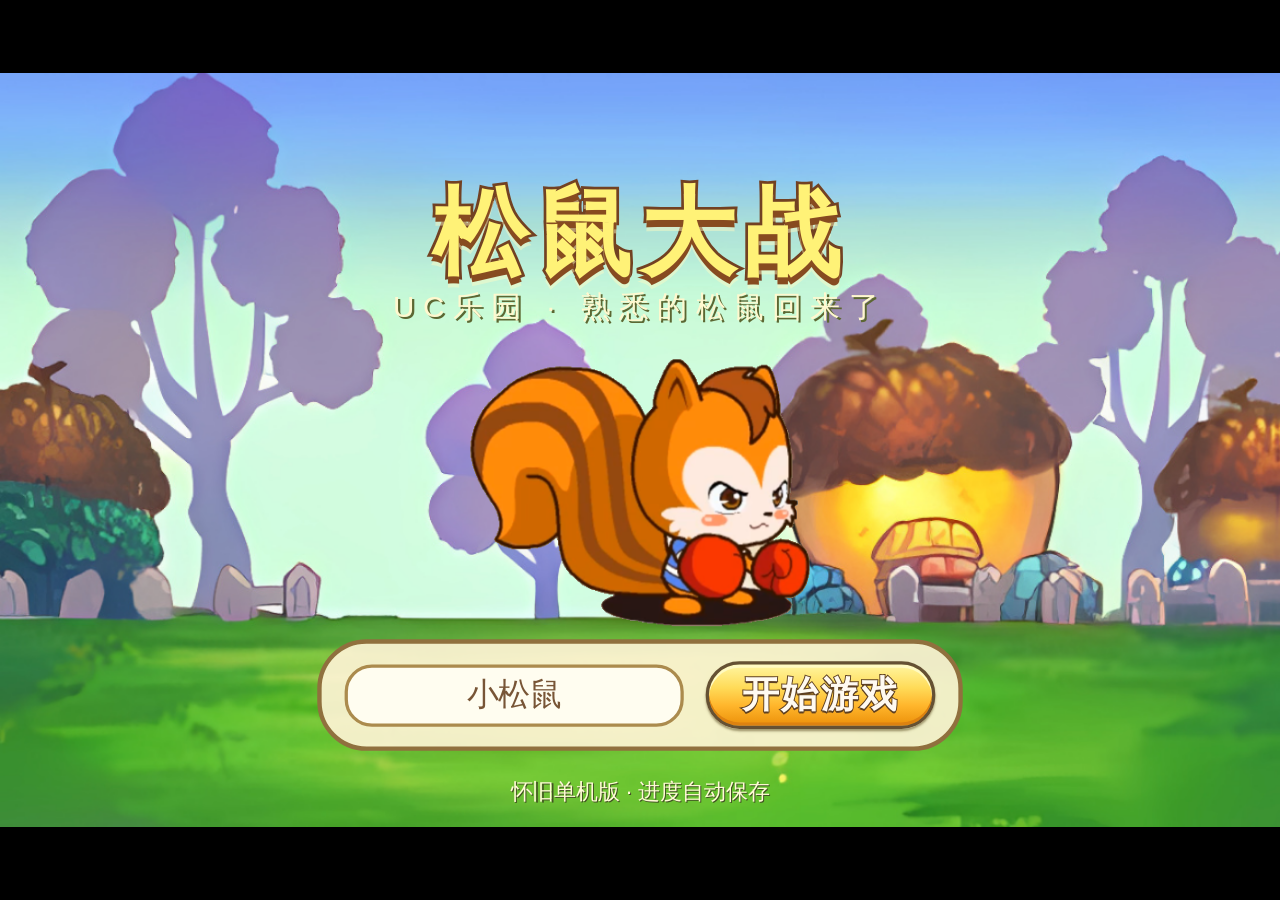
==== web/index.html @ 52090324 "Add web/PWA site under /web; link from install and rescue pages - static site built from game source" ====
<!DOCTYPE html>
<html lang="zh-CN">
<head>
<meta charset="UTF-8">
<meta name="viewport" content="width=device-width, initial-scale=1.0, maximum-scale=1.0, user-scalable=no, viewport-fit=cover">
<title>松鼠大战 · 怀旧单机复刻版</title>
<style>
/* iOS WKWebView（Tauri App / iPhone、iPad）：禁用双击缩放、长按菜单和点按灰块。
   只在支持 -webkit-touch-callout 的 WebKit 上生效，桌面浏览器/桌面壳不受影响。 */
@supports (-webkit-touch-callout: none) {
  html, body { -webkit-text-size-adjust: 100%; -webkit-tap-highlight-color: transparent; }
  body { -webkit-touch-callout: none; }
  /* 只给真正需要防双击缩放的控件加，不再压在 html/body 上：
     iOS 15 的 WKWebView 在 body 上声明 touch-action 时，部分版本会吞掉点击合成。 */
  button, input { touch-action: manipulation; }
}
</style>
<link rel="stylesheet" href="css/style.css">
<link rel="stylesheet" href="css/classic.css">
<link rel="stylesheet" href="css/classic-extras.css">
<link rel="stylesheet" href="css/classic-fusion.css">
<link rel="stylesheet" href="css/debug.css">
<link rel="stylesheet" href="css/battle-drops.css">
<link rel="stylesheet" href="css/classic-refine.css">
<link rel="stylesheet" href="css/tower.css">
<!-- 界面模式（现代/经典）：经典界面改为**用原版导出数据渲染**（images/ssfight/ui/），
     不再用 CSS 模仿，所以 css/ui-mode.css 已删除（见 docs/更新记录.md 第一百二十五批）。 -->
<script>
// 运行时错误收集（供自检模式 ?test=1 报告问题，不影响正常游戏）
window.__errs = [];
window.addEventListener('error', function (e) {
  window.__errs.push((e.message || '') + ' @ ' + (e.filename || '') + ':' + (e.lineno || 0));
});
window.addEventListener('unhandledrejection', function (e) {
  window.__errs.push('Promise: ' + (e.reason && (e.reason.stack || e.reason.message) || e.reason));
});
</script>
<link rel="manifest" href="manifest.webmanifest">
<link rel="apple-touch-icon" href="icons/apple-touch-icon.png">
<meta name="theme-color" content="#173b2a">
<meta name="apple-mobile-web-app-capable" content="yes">
<meta name="apple-mobile-web-app-status-bar-style" content="black-translucent">
<meta name="apple-mobile-web-app-title" content="松鼠大战">
<script>window.__SSDZ_WEB_MODE__=true;</script>
</head>
<body>
<div id="app">
  <canvas id="stage"></canvas>
  <div id="ui"></div>
  <div id="boot-note">初始化…</div>
</div>
<!-- 原版数据（武器/技能/道具字典 + 素材清单 + 动画帧表）：
     游戏数据的唯一来源，已直接提交进仓库，
     运行时只加载这一份，游戏中不引用 references/ 下的任何文件（那些只是参考资料） -->
<script src="js/gamedict.js"></script>
<!-- 复刻版代码 -->
<script src="js/engine.js"></script>
<script src="js/gamedata.js"></script>
<script src="js/tower-data.js"></script>
<script src="js/state.js"></script>
<!-- 桌面外壳（Tauri）里把存档通道换成 Rust 端文件读写；网页版这一句什么都不做 -->
<script src="js/tauri-bridge.js"></script>
<script src="js/sim.js"></script>
<script src="js/tower-hero.js"></script>
<script src="js/tower.js"></script>
<script src="js/battle.js"></script>
<script src="js/battle-drops.js"></script>
<!-- 经典界面 = **用原版 ssfight 导出数据渲染**（显示层移植版 + 素材库 images/ssfight/ui/）。
     素材库由 `node tools/gen-ssfight-ui.cjs` 从原版导出生成，运行时只读它、不碰 references/。 -->
<script src="js/ssfight/render.js"></script>
<!-- 村庄主界面（main 帧）的界面代码 = 原版 MainMovie.as showMain() 的等价 JS -->
<script src="js/ssfight/ui-main.js"></script>
<script src="js/ssfight/ui-feedback.js"></script>
<!-- 升级页（main 包 7795）= 原版 showLevelUp/showReward 的版式：1~29 帧大图，
     第 30 帧「升级奖励」四格。现代升级奖励由 State.gainExp 产生，这里只负责展示。 -->
<script src="js/ssfight/ui-levelup.js"></script>
<!-- 新手引导：原版「新手引导」=3625（25 帧，viewMission/guideMap 的 mcIndex）。
     本批先接前 7 帧：第一场战斗 / 自动战斗 / 升级奖励 / 新消息 / 升到 3 级 / 体力 / 体力药剂。 -->
<script src="js/ssfight/ui-guide.js"></script>
<!-- 村庄四个地点的场景页 = 原版 MainMovie.as showTemple/showMiracle/showSummons/showCampaign 的等价 JS
     （素材是运行时 attachMovie 的库元件，走 SfRender.mountSymbol），依赖 ui-main.js 的 toolkit。 -->
<script src="js/ssfight/ui-village.js"></script>
<!-- 状态页（zhuangtai 帧 / 根元件 7218）= 原版 MainMovie_frame50.as 的等价 JS
     （主角落绘 + Exp 条 + 今日胜率 + 战斗场次 + 力敏速命 + 更换装备/装备融合）。
     素材单独成包（tags-status.json），只有真进状态页才拉。 -->
<script src="js/ssfight/ui-status.js"></script>
<!-- 经典道具合成：原版 4886 f5 合成页 + 4402「合成中」过场/结果页（碎片/种子/宝石）。 -->
<script src="js/ssfight/ui-compose.js"></script>
<!-- 经典背包「道具使用」：原版 4886 f1「道具1」弹窗（使用 / 取消位置对调）。 -->
<script src="js/ssfight/ui-prop-use.js"></script>
<!-- 挑战页（tiaozhan 帧 / 根元件 7638）= 原版 MainMovie_frame60.as 的等价 JS
     （顶栏 4 个 tab：随机 / 我的好友 / 竞技场 / 关卡；关卡的门卡与"挑战1"(4756) 二三级页）。
     素材单独成包（tags-challenge.json），只有真进挑战页才拉。 -->
<script src="js/ssfight/ui-challenge.js"></script>
<!-- 消息页（message 帧 / 根元件 7819）= 原版 MainMovie_frame100.as 的等价 JS
     （顶栏 4 个 tab：消息 / 天梯赛 / 复仇 / 留言板；一页 2 条记录 + 左右翻页）。
     素材单独成包（tags-message.json），只有真进消息页才拉。 -->
<script src="js/ssfight/ui-message.js"></script>
<!-- 原版战果、竞技续战与天梯/关卡继续挑战容器。 -->
<script src="js/ssfight/ui-fight-result.js"></script>
<!-- 局内战斗 / 胜利失败 / 战果 / 开宝箱抽奖 = 原版 fight 帧（7772 + 7689 两个格斗者 + 松鼠 6532）。
     素材单独成包（tags-fight.json，8.4 MB），只有真的在经典模式里开打才拉。 -->
<script src="js/ssfight/ui-fight.js"></script>
<script src="js/ui.js"></script>
<script src="js/classic-ui.js"></script>
<script src="js/classic-extras.js"></script>
<script src="js/classic-fusion.js"></script>
<!-- 无尽塔剧情（文本 + 播片机 + 「什么时候该播」）：要在 tower-ui.js 之前 -->
<script src="js/tower-plot.js"></script>
<script src="js/tower-ui.js"></script>
<script src="js/debug.js"></script>
<script src="js/main.js"></script>
<!-- iOS 15 WKWebView 轻点不合成 click 时的兜底；正常设备不会重复触发。 -->
<script src="js/touch-fallback.js"></script>
<script src="js/pwa.js" defer></script>
</body>
</html>
---- web/css/style.css ----
/* 松鼠大战 · 怀旧版 UI 样式 —— 原版橙色系 */
* { margin: 0; padding: 0; box-sizing: border-box; user-select: none; }
html, body { width: 100%; height: 100%; height: 100dvh; background: #000; overflow: hidden; overscroll-behavior: none; font-family: "Microsoft YaHei", "PingFang SC", "Hiragino Sans GB", sans-serif; }
/* iOS 的 WKWebView / 安全区：页面铺满整块屏幕，未画到的区域一律黑底。
   旧版用 height:100% + 居中画布，底部安全区会露出原生窗口的白色，左右也会露白。 */
#app { position: fixed; inset: 0; width: 100%; height: 100%; height: 100dvh; background: #000; display: flex; align-items: center; justify-content: center; }
#stage { display: block; background: #000; }
#ui { position: absolute; pointer-events: none; }
#ui > * { pointer-events: auto; }
#boot-note { position: fixed; left: 8px; bottom: 6px; color: rgba(255,230,109,.65); font-size: 12px; z-index: 999; pointer-events: none; }
/* 浏览器拦下自动播放时提示点一下开音乐（点任意处都会补播，成功即收起） */
.audio-hint { display: none; position: fixed; left: 50%; bottom: 14px; transform: translateX(-50%); z-index: 1000;
  align-items: center; gap: 8px; padding: 7px 20px; border-radius: 22px; pointer-events: none;
  background: rgba(24,44,52,.82); border: 3px solid #ffe6a0; box-shadow: 0 3px 10px rgba(0,0,0,.45);
  color: #fff6cf; font-size: 15px; letter-spacing: 1px; animation: audio-hint-pulse 1.6s ease-in-out infinite; }
.audio-hint span { font-size: 19px; color: #ffd75c; }
body.audio-blocked .audio-hint { display: flex; }
@keyframes audio-hint-pulse { 50% { transform: translateX(-50%) scale(1.04); filter: brightness(1.12); } }
@media (prefers-reduced-motion: reduce) { .audio-hint { animation: none; } }

/* ---------- 标题画面 ---------- */
.title-screen { position: absolute; inset: 0; display: flex; flex-direction: column; align-items: center; justify-content: center; background: linear-gradient(180deg, rgba(12,32,10,.62), rgba(18,12,4,.78)); gap: 18px; }
.title-logo { font-size: 96px; font-weight: bold; color: #ffb32e; text-shadow: 0 5px 0 #8a4b1f, 0 8px 18px rgba(0,0,0,.6); letter-spacing: 12px; }
.title-sub { color: #ffe66d; font-size: 24px; letter-spacing: 6px; margin-bottom: 20px; }
#name-input { font-size: 24px; padding: 12px 20px; border-radius: 12px; border: 3px solid #8a4b1f; text-align: center; width: 340px; outline: none; }
.title-tip { position: absolute; bottom: 24px; color: rgba(255,255,255,.45); font-size: 14px; }

/* ---------- 通用按钮 ---------- */
.btn { font-size: 20px; padding: 10px 22px; border-radius: 12px; border: 3px solid #8a4b1f; background: linear-gradient(180deg, #f7d08a, #e8a33d); color: #5a3208; font-weight: bold; cursor: pointer; box-shadow: 0 3px 0 #6b3a12; }
.btn:hover { filter: brightness(1.08); }
.btn:active { transform: translateY(2px); box-shadow: none; }
.btn:disabled { filter: grayscale(.8); opacity: .55; cursor: not-allowed; }
.btn-primary { background: linear-gradient(180deg, #ffc85e, #f08c14); color: #4a2800; }
.btn-danger { background: linear-gradient(180deg, #ff8a75, #d63c2a); color: #fff; }
.btn-big { font-size: 32px; padding: 16px 60px; }
.btn-wide { display: block; width: 100%; margin-top: 12px; }
.btn-sel.on { outline: 3px solid #00c853; }
.btn-row { display: flex; gap: 16px; justify-content: center; margin-top: 16px; }

/* ---------- 顶部状态栏 ---------- */
.topbar { position: absolute; top: 0; left: 0; right: 0; height: 86px; display: flex; justify-content: space-between; align-items: center; padding: 8px 20px; background: linear-gradient(180deg, rgba(40,22,6,.92), rgba(40,22,6,.55)); }
.tb-left { display: flex; align-items: center; gap: 12px; }
.tb-avatar { width: 68px; height: 68px; border-radius: 50%; border: 3px solid #ffb32e; background: #fff8e7 url('../images/atlas/SQ_01.png') no-repeat; background-size: 340%; background-position: 62% 8%; }
.tb-name { font-size: 24px; color: #ffe66d; font-weight: bold; text-shadow: 0 2px 3px #000; }
.tb-level { color: #7cfc00; font-size: 20px; margin-left: 8px; }
.tb-reborn { color: #ff9ff3; font-size: 16px; margin-left: 8px; }
.tb-exp { position: relative; width: 260px; height: 20px; background: rgba(0,0,0,.6); border-radius: 10px; margin-top: 6px; overflow: hidden; }
.tb-exp-fill { height: 100%; background: linear-gradient(90deg, #7cb342, #aed581); }
.tb-exp span { position: absolute; inset: 0; text-align: center; font-size: 14px; color: #fff; line-height: 20px; text-shadow: 0 1px 2px #000; }
.tb-right { display: flex; gap: 22px; }
.tb-res { color: #fff; font-size: 20px; text-shadow: 0 2px 3px #000; }
.tb-res b { color: #ffe66d; }
.tb-cd { font-size: 14px; color: #aaa; }

/* ---------- 属性卡 ---------- */
.stat-card { position: absolute; left: 20px; top: 110px; background: rgba(40,22,6,.82); border: 3px solid #8a4b1f; border-radius: 14px; padding: 12px 18px; min-width: 200px; }
.sc-row { display: flex; justify-content: space-between; color: #ffe9c4; font-size: 20px; padding: 4px 0; }
.sc-row b { color: #ffb32e; }
.sc-sub { border-top: 1px dashed #8a4b1f; margin-top: 4px; padding-top: 8px; font-size: 16px; }

/* ---------- 底部菜单 ---------- */
.menu { position: absolute; bottom: 14px; left: 50%; transform: translateX(-50%); display: grid; grid-template-columns: repeat(6, 1fr); gap: 10px; }
.menu-btn { font-size: 21px; padding: 12px 8px; border-radius: 12px; border: 3px solid #8a4b1f; background: linear-gradient(180deg, rgba(247,208,138,.95), rgba(232,163,61,.95)); color: #5a3208; font-weight: bold; cursor: pointer; box-shadow: 0 3px 0 #6b3a12; white-space: nowrap; }
.menu-btn:hover { filter: brightness(1.1); transform: translateY(-2px); }

/* ---------- 面板 ---------- */
.panel-overlay { position: absolute; inset: 0; background: rgba(0,0,0,.55); display: flex; align-items: center; justify-content: center; z-index: 10; }
.panel { width: 880px; max-width: 92%; max-height: 88%; background: linear-gradient(180deg, #4a2f14, #33200c); border: 4px solid #8a4b1f; border-radius: 18px; display: flex; flex-direction: column; box-shadow: 0 10px 40px rgba(0,0,0,.7); }
.panel-head { display: flex; justify-content: space-between; align-items: center; padding: 12px 20px; border-bottom: 3px solid #8a4b1f; background: rgba(0,0,0,.25); border-radius: 14px 14px 0 0; }
.panel-title { font-size: 26px; font-weight: bold; color: #ffb32e; text-shadow: 0 2px 3px #000; }
.panel-close { font-size: 22px; width: 40px; height: 40px; border-radius: 50%; border: 2px solid #8a4b1f; background: #d63c2a; color: #fff; cursor: pointer; }
.panel-body { padding: 16px 20px; overflow-y: auto; color: #ffe9c4; }
.panel-desc { font-size: 17px; color: #d9c39a; margin-bottom: 12px; line-height: 1.6; }
.panel-desc b { color: #ffe66d; }
.confirm-text { font-size: 20px; text-align: center; padding: 12px; }

/* ---------- 列表行 ---------- */
.foe-list, .ws-list, .shop-list { display: flex; flex-direction: column; gap: 10px; }
.foe-row, .ws-row, .shop-row { display: flex; align-items: center; gap: 14px; background: rgba(0,0,0,.3); border: 2px solid #6b4519; border-radius: 12px; padding: 10px 14px; }
.foe-row.locked { opacity: .45; }
.foe-avatar { width: 60px; height: 60px; border-radius: 50%; background: #fff8e7; border: 3px solid #ffb32e; font-size: 34px; display: flex; align-items: center; justify-content: center; flex-shrink: 0; }
.sq-avatar { background-image: url('../images/atlas/SQ_01.png'); background-size: 340%; background-position: 62% 8%; }
.foe-info, .ws-info, .shop-info { flex: 1; font-size: 19px; }
.foe-info b, .ws-info b, .shop-info b { color: #ffe66d; font-size: 21px; }
.foe-stats { display: block; font-size: 15px; color: #bfa87f; margin-top: 3px; }
.ws-lv { color: #c9c58d; }
.ws-type { background: #8a4b1f; border-radius: 6px; padding: 1px 8px; font-size: 14px; margin-left: 6px; }
.ws-remark { font-size: 14px; color: #bfa87f; margin-top: 3px; }
/* 装备融合材料词条：每件装备一行标签，选中后在下方汇总可继承词条。 */
.gear-ext-line { display: flex; flex-wrap: wrap; align-items: center; gap: 6px; margin-top: 6px; }
.gear-ext-label { font-size: 13px; color: #d9a441; flex-shrink: 0; }
.gear-ext-tag { display: inline-block; padding: 1px 8px; border: 1px solid #a9792e; border-radius: 999px; background: rgba(255, 211, 105, .12); color: #ffe6a0; font-size: 13px; line-height: 20px; }
.gear-ext-none { font-size: 13px; color: #8f7a5c; }
.fusion-ext-summary { margin: 10px 0 8px; padding: 10px 14px; border: 2px dashed #8a5a24; border-radius: 14px; background: rgba(0, 0, 0, .22); }
.fusion-ext-head { font-size: 16px; color: #ffe6a0; margin-bottom: 6px; line-height: 1.6; }
.fusion-ext-head b { font-size: 17px; }
.fusion-ext-tags { display: flex; flex-wrap: wrap; gap: 6px; }
.fusion-ext-hint { margin-top: 6px; font-size: 13px; color: #bfa87f; line-height: 1.5; }
.shop-price { color: #ffe66d; font-size: 18px; min-width: 70px; text-align: right; }
.boss-tag { background: #d63c2a; color: #fff; font-size: 13px; border-radius: 5px; padding: 1px 7px; }
.icon { flex-shrink: 0; border-radius: 8px; background-color: rgba(255,255,255,.08); }
.q0 { color: #eee; } .q1 { color: #7cfc00; } .q2 { color: #40c4ff; } .q3 { color: #e040fb; }
.q4 { color: #ff9800; } .q5 { color: #c9c9d6; }
.gear-sec-title { font-size: 20px; color: #ffb32e; margin: 14px 0 8px; font-weight: bold; }

/* ---------- 关卡 ---------- */
.stage-grid { display: grid; grid-template-columns: repeat(3, 1fr); gap: 14px; }
.stage-col { background: rgba(0,0,0,.25); border-radius: 12px; padding: 10px; display: flex; flex-direction: column; gap: 8px; }
.stage-type { font-size: 20px; color: #ffe66d; font-weight: bold; text-align: center; }
.stage-rec { display: block; font-size: 13px; color: #bfa87f; font-weight: normal; }
.stage-btn { font-size: 19px; padding: 9px; border-radius: 10px; border: 2px solid #8a4b1f; background: linear-gradient(180deg, #f7d08a, #e8a33d); color: #6b3a12; font-weight: bold; cursor: pointer; letter-spacing: 2px; }
.stage-btn.passed { background: linear-gradient(180deg, #a5d66d, #689f38); color: #1b3a06; }

/* ---------- 结果 ---------- */
.result-box { text-align: center; }
.result-title { font-size: 52px; font-weight: bold; margin: 8px 0 14px; }
.result-title.win { color: #ffd700; text-shadow: 0 0 18px rgba(255,215,0,.6); }
.result-title.lose { color: #9e9e9e; }
.result-lines { font-size: 21px; line-height: 1.9; }
.levelup-line { font-size: 19px; color: #7cfc00; margin-top: 8px; }
.levelup-line b { font-size: 24px; }

/* ---------- 抽奖 ---------- */
.lottery-box { text-align: center; }
.lottery-result { font-size: 42px; color: #ffd700; min-height: 90px; display: flex; align-items: center; justify-content: center; font-weight: bold; }

/* ---------- 排行榜 ---------- */
.rank-board { margin-top: 14px; background: rgba(0,0,0,.3); border-radius: 12px; padding: 10px 16px; }
.rank-title { text-align: center; color: #ffb32e; font-size: 18px; margin-bottom: 6px; }
.rank-row { display: flex; justify-content: space-between; font-size: 18px; padding: 4px 8px; color: #d9c39a; }
.rank-row.me { color: #7cfc00; font-weight: bold; }

/* ---------- 帮助 ---------- */
.help-box p { font-size: 17px; line-height: 1.8; margin-bottom: 6px; }
.help-box b { color: #ffe66d; }

/* ---------- 提示 ---------- */
.toast { position: absolute; top: 100px; left: 50%; transform: translateX(-50%) translateY(-16px); background: rgba(20,10,4,.92); border: 2px solid #ffb32e; color: #ffe66d; font-size: 20px; padding: 12px 28px; border-radius: 12px; opacity: 0; transition: all .3s; z-index: 99; pointer-events: none; }
.toast.show { opacity: 1; transform: translateX(-50%) translateY(0); }
.battle-hint { position: absolute; bottom: 12px; right: 18px; color: rgba(255,255,255,.6); font-size: 15px; text-shadow: 0 1px 2px #000; }

/* 面板内滚动条 */
.panel-body::-webkit-scrollbar { width: 8px; }
.panel-body::-webkit-scrollbar-thumb { background: #8a4b1f; border-radius: 4px; }
---- web/css/classic.css ----
/* Classic UC layout: 1170 × 690 design space, scaled together with the stage.
   标题字体曾用本地下载的站酷快乐体（@font-face UCClassic），小字号下发虚，已弃用；
   现在统一回落到系统字体。 */
:root{--ink:#674624;--cream:#fff8de;--sand:#e9c38f;--edge:#926635;--green:#64b927}
html,body{background:#000;font-family:"Microsoft YaHei","PingFang SC","Hiragino Sans GB","SimHei",sans-serif}
#app{overflow:hidden;background:#000}
#ui{width:1170px;height:690px;flex-shrink:0;transform-origin:center center;font-size:26px!important}
#boot-note{display:none}
button,input,select{font:inherit}button{touch-action:manipulation}button:focus-visible{outline:4px solid #2d96e4;outline-offset:3px}
.classic-home,.classic-page{position:absolute;inset:0;color:var(--ink)}
.classic-home{pointer-events:none!important}.classic-home button{pointer-events:auto}
.cartoon{color:#fffdf0;font-weight:1000;letter-spacing:2px;-webkit-text-stroke:2px #684726;paint-order:stroke fill;text-shadow:0 3px #684726,2px 0 #684726,-2px 0 #684726}
.uc-button,.uc-tab{display:inline-flex;align-items:center;justify-content:center;position:relative;border:3px solid #655133;border-radius:44px;background:linear-gradient(#dbffa7 0%,#a6e35a 27%,#6fb632 58%,#4b9625 100%);box-shadow:inset 0 3px 0 #ffffcb,inset 0 -3px 0 #347618,0 2px 2px #40552680;color:#fffaf1;font-weight:1000;font-size:36px;line-height:1.1;letter-spacing:2px;-webkit-text-stroke:1.7px #5d3f21;paint-order:stroke fill;text-shadow:0 2px #5d3f21;cursor:pointer;padding:9px 30px;min-height:62px;white-space:nowrap;transition:filter .12s,transform .12s}
.uc-button:hover,.uc-tab:hover{filter:brightness(1.09)}.uc-button:active,.uc-tab:active{transform:translateY(2px)}
.uc-button.gold,.uc-tab{background:linear-gradient(#fff6a1,#ffdb58 38%,#ffb62c 67%,#ec9009);box-shadow:inset 0 3px 0 #fffac2,inset 0 -3px 0 #dd8210,0 2px 2px #62542890}
.uc-button.muted,.uc-button:disabled{background:linear-gradient(#fffef1,#ede9d4 45%,#c7c5b9);box-shadow:inset 0 3px white,inset 0 -2px #9c9b8a;cursor:default;filter:none;color:#fcfcf6}
.uc-button.small{font-size:28px;min-height:47px;padding:5px 22px;border-width:2px;-webkit-text-stroke:1.2px #5d3f21}
.uc-button.tiny{font-size:23px;min-height:37px;padding:3px 16px;border-width:2px;letter-spacing:0;-webkit-text-stroke:1px #5d3f21}
/* 翻页圆钮：箭头是 CSS 边框画的人字形（.chev），上下左右几何对称，天然居中——
   不再用 ‹ › 字体字形（其墨迹中心依字体/平台漂移，padding 补偿不可靠）。
   光学微调用相对定位 left（flex 居中的是未旋转的方盒，left 在屏幕坐标里平移）。 */
.uc-button.arrow{padding:0;width:52px;height:52px;min-height:0;box-sizing:border-box;border-radius:50%;display:inline-flex;align-items:center;justify-content:center}
.uc-button .chev{--chev-size:24px;--chev-w:7px;display:block;position:relative;
  width:var(--chev-size);height:var(--chev-size);box-sizing:border-box;border:0 solid currentColor}
/* left 按几何居中公式 (s−w)/(2√2) 取整：人字形墨迹范围是 [−s/√2, +w/√2]，
   平移这么多才能让包围盒真正居中（逐像素量过墨迹范围）。 */
.uc-button .chev-l{border-left-width:var(--chev-w);border-bottom-width:var(--chev-w);transform:rotate(45deg);left:var(--chev-l,6px)}
.uc-button .chev-r{border-top-width:var(--chev-w);border-right-width:var(--chev-w);transform:rotate(45deg);left:calc(0px - var(--chev-r,6px))}
/* 顶部状态栏：昵称与体力按参考图做成「深色内嵌槽」——外层金条 +
   内层深棕渐变 + 白色内描边，形成二重深色背景。 */
.home-status{position:absolute;top:12px;left:17px;right:17px;height:91px;border:4px solid #94713a;border-radius:49px;background:linear-gradient(#fff7b2,#ffdf75 47%,#f8b72d);box-shadow:inset 0 4px 0 #ffffcd,0 3px 1px #f8fff2;display:flex;align-items:center;padding:0 36px;gap:20px}
.home-name{width:300px;height:62px;display:flex;align-items:center;padding:0 26px;border-radius:33px;background:linear-gradient(#6f3f18,#5b2c0d 55%,#60290a);border:3px solid #9a6b34;box-shadow:inset 0 0 0 3px #fffdf3,inset 0 4px 7px #431d04;color:#fffdf0;font-size:37px;font-weight:700;white-space:nowrap;text-overflow:ellipsis;overflow:hidden;letter-spacing:2px;text-shadow:0 2px 3px #3a1c04}
/* 等级格子：数字与其它数字同高（32px），并保持居中于格子正中。 */
.home-level{border-radius:33px;background:#6d3d19;color:#fff0ca;min-width:84px;height:50px;padding:0 14px;display:flex;align-items:center;justify-content:center;box-shadow:inset 0 0 0 3px #fffdf3,inset 0 3px 5px #542c0c}
/* 体力槽：亮金色填充从左侧开始（0 在左），右边缘用整圆角 + 亮高光 + 暗投影做出半圆形的圆润收尾；未填充的剩余部分是深棕，数字用白字加描边以便两种底色都可读。 */
.energy-label{font-size:37px;margin-left:auto}.uc-meter{height:51px;border:4px solid #fffdf3;background:linear-gradient(#70441f,#5b2b0b);border-radius:40px;overflow:hidden;position:relative;box-shadow:inset 0 4px 8px #3a1a03,0 0 0 3px #9a6b34}.uc-meter>i{display:block;height:100%;border-radius:26px;background:linear-gradient(#fffdf0,#ffe293 38%,#f2c76a 70%,#d9a75e);box-shadow:inset 0 2px 0 #fffef4,inset 0 -3px 0 #bd8438,0 0 6px 2px #ffeaa8b0,2px 0 5px 1px #47210499}.uc-meter>span{position:absolute;inset:0;display:flex;align-items:center;justify-content:center;color:#fffdf2;text-shadow:0 0 3px #4a290d,0 0 3px #4a290d,2px 0 #4a290d,-2px 0 #4a290d,0 2px #4a290d,0 -2px #4a290d,0 4px 6px #2c1402}.home-energy{width:363px}
.home-subbar{position:absolute;top:109px;left:43px;right:49px;display:flex;align-items:center;gap:15px;height:55px}.home-exp-label{font-size:32px;color:white;font-weight:1000;letter-spacing:3px;-webkit-text-stroke:1px #37687b;paint-order:stroke fill;text-shadow:0 2px #346079}.exp-meter{height:40px;flex:1;max-width:400px;border:3px solid #457a99;border-radius:40px;background:#28618a;box-shadow:inset 0 2px 5px #255b6a;position:relative;overflow:hidden}.exp-meter>i{display:block;height:100%;background:linear-gradient(#c2ebf6,#75c5e6 50%,#66b1d4);border-radius:25px}.exp-meter>span{position:absolute;inset:0;display:flex;align-items:center;justify-content:center;color:#fff7c6}
/* 经验条右侧的金松果数量块（见下面的 .home-money） */

.home-money{margin-left:auto;display:flex;align-items:center;gap:14px;padding:0 16px 0 10px;height:58px;border:3px solid #8b6231;border-radius:31px;background:linear-gradient(#70441f,#5d2f0c 55%,#63300a);box-shadow:inset 0 0 0 3px #fffaf0,inset 0 4px 8px #3c1c03;color:#fff5cf;text-shadow:2px 2px #573626}.home-money img{width:56px;height:56px;object-fit:contain}
/* 主页限时药丸角标：经验条下方一排小图标，右下角数字是剩余战斗场次 */
.home-buffs{position:absolute;top:172px;left:43px;display:flex;gap:10px;z-index:3}
.home-buff{position:relative;width:58px;height:58px;border-radius:17px;background:#fff8e0d9;border:2px solid #b98d4f;box-shadow:0 1px 2px #4a2c0c55;display:flex;align-items:center;justify-content:center}
.home-buff img{width:48px;height:48px;object-fit:contain}
.home-buff i{position:absolute;right:-6px;bottom:-6px;min-width:26px;height:26px;border-radius:14px;background:#835230;color:#fff7d7;font:bold 19px/24px Georgia,serif;text-align:center;padding:0 5px;font-style:normal;border:2px solid #fff3c9}
/* 帮助页物品图鉴 */
.help-items-title{font-size:27px;color:#a67d25;margin:18px 8px 8px}
.help-items{display:grid;grid-template-columns:repeat(6,1fr);gap:10px;padding:0 8px}
.help-item{border:2px solid #d9bd88;border-radius:16px;background:#fffaf0;display:flex;flex-direction:column;align-items:center;gap:5px;padding:7px 3px;cursor:pointer;font-size:19px;color:#7d5d39}
.help-item:hover{border-color:#9bc75f;background:#f2fbdd}
.help-item .item-icon{width:64px;height:64px;border-radius:16px}
.guide-detail{display:flex;gap:20px;align-items:flex-start}
.guide-detail .item-icon{width:110px;height:110px;flex-shrink:0}
.guide-detail p{font-size:24px;margin:8px 0}
.guide-detail ul{font-size:22px;line-height:1.55;padding-left:26px;margin:4px 0;color:#7d5d39}
.q4{color:#e8842c}
.q5{color:#3b2f46;text-shadow:0 0 1px #d9c7a2}
.gem-pick{display:flex;gap:10px;flex-wrap:wrap;margin:8px 0}
.gem-pick .help-item{flex:1 1 30%}
/* 金松果数量：整个「图标 + 数字」共用同一个深棕胶囊背景（参考图样式） */
.home-money button{display:flex;align-items:center;border:0;background:transparent;color:inherit;font:inherit;cursor:pointer;padding:0}
/* `minmax(0,1fr)` 不能省：`1fr` 的最小值是 auto，按钮的 min-content（字号 + 内边距 + 皮肤边框）
 * 会把列撑过 fr 的分配值 → 整排溢出容器（经典模式的按钮皮肤左右各 56px，实测总宽 1230 > 容器 1126，
 * 最右那颗「系统」会顶出页面 82px）。比例 1.554 是按原版实测宽度定的：
 * 193.9 / 190.5 / 301.3 / 190.5 / 190.5（见 docs/经典模式-可行性.md §4.1 #3）。 */
/* 经典模式的村庄页：**整页由原版导出数据渲染**（SVG，见 js/ssfight/）。
   原版舞台是 320×196（比例 1.633）。`js/main.js` 的 fitCanvas 会在村庄页把 #ui 的
   高度也切成同一个比例（1170 × 196/320 = 716.625），所以 svg 的 height:100% 正好铺满容器，
   **容器内不再留边**；剩下装不下的部分只可能是窗口比例与原版舞台不同，那是没法靠缩放消掉的，
   由 #app 的底色承担。这里底色也跟着用经典绿，避免万一有 1px 取整差时漏出黑线。
   ⚠ `overflow` 必须是 `visible`：原版舞台只有 320 宽，而主界面右上角那三格药丸（c1/c2/c3）
   最右一格**贴着舞台右边界**（槽右沿 ≈ 302.4 舞台单位），药丸块 + 右下角那枚"剩余场次"小圆牌
   会再探出去一点 —— 原版靠 Flash"舞台外照样画"兜着，这里一 `hidden` 就把角标切掉半截。 */
.ssfight-home{position:absolute;inset:0;overflow:visible;background:#203a27;display:flex;align-items:center;justify-content:center}
.ssfight-home svg{display:block;height:100%;width:auto;max-width:100%}
/* 经典挑战页的**二级/三级页**（原版库元件「挑战1」= 4756）挂在**另一层** `<section>` 上：
   原版是 `loadMcs([["挑战1","tiaozhanSub",…]])` 往当前页里 attach 一颗库元件，
   复刻等价的写法是"再挂一棵同舞台坐标的 svg 叠在上面"。两层都用根舞台的 viewBox，
   缩放完全一致、坐标不用换算；上面这层盖住下面那层，正好就是弹窗的语义。 */
.ssfight-sub{z-index:3;background:transparent}
/* `minmax(0,1fr)` 不能省：`1fr` 的最小值是 auto，按钮的 min-content（字号 + 内边距 + 皮肤边框）
 * 会把列撑过 fr 的分配值 → 整排溢出容器（实测总宽 1230 > 容器 1126，最右那颗「系统」顶出页面 82px）。
 * 比例 1.554 是按原版实测宽度定的：193.9 / 190.5 / 301.3 / 190.5 / 190.5
 * （见 docs/经典模式-可行性.md §4.1 #3 结论）。 */
.home-menu{position:absolute;bottom:17px;left:22px;right:22px;display:grid;grid-template-columns:minmax(0,1fr) minmax(0,1fr) minmax(0,1.554fr) minmax(0,1fr) minmax(0,1fr);gap:16px}
.home-menu .uc-button{height:114px;font-size:40px;padding:8px 15px;border-width:4px}.home-side{position:absolute;left:24px;top:50%;transform:translateY(-50%);display:grid;gap:24px}.picture-button{border:0;background:transparent;cursor:pointer;display:flex;align-items:center;flex-direction:column;font-size:30px;padding:0;color:#fff;font-weight:bold;text-shadow:2px 2px #5a3b22,-1px -1px #5a3b22}.picture-button img{width:78px;height:76px;object-fit:contain}.village-door{position:absolute;right:42px;bottom:154px;background:linear-gradient(90deg,#452d24,#9b4930,#542823);border:7px solid #a29548;border-radius:55px 55px 8px 8px;width:84px;height:118px;box-shadow:inset 0 0 0 3px #402c20;cursor:pointer}.village-door:before{content:"";position:absolute;top:7px;bottom:9px;left:50%;border-left:3px solid #4a3024}.village-door span{position:absolute;bottom:-6px;left:-5px;white-space:nowrap;font-size:31px}.village-door:after{content:"";position:absolute;width:7px;height:7px;top:69px;left:28px;background:#eedc78;border-radius:50%}
.classic-page{background:linear-gradient(#bdb8ae 0 90px,transparent 90px);z-index:2;pointer-events:auto}
/* 经典模式的二级页（系统/背包/合成等）自己铺原版村庄底图：
 * 以前只靠 canvas 透出背景，而经典首页的 canvas 是冻结的，进系统/合成时会露出
 * 启动时的现代底图；首次启动 canvas 还没画过底图时甚至直接黑屏。
 * 只作用于 `data-ui-mode="classic"`，现代模式仍保持原来的透明二级页。 */
html[data-ui-mode="classic"] .classic-page,
.classic-page.classic-bg{
  background:linear-gradient(#bdb8ae 0 90px,transparent 90px),
    url("../images/ssfight/ui/bitmap/3182_0.hd.jpg") center/cover no-repeat,
    #203a27;
}.classic-tabs{position:absolute;top:10px;left:17px;right:17px;height:86px;display:flex;align-items:center;padding:5px 38px;gap:32px;border:4px solid #8d753c;border-radius:49px;background:linear-gradient(#fff9aa,#ffdf50 45%,#efa411);box-shadow:inset 0 3px #fffbd1,0 3px #f5ffff}
.uc-tab{flex:1;min-width:0;min-height:66px;font-size:44px;border-width:3px;padding:4px 26px;box-shadow:inset 0 3px #fffbc1}.uc-tab.active{background:linear-gradient(#cbed98,#82c948 40%,#4e9831);box-shadow:inset 0 3px #e4ffae,inset 0 -3px #327825}.classic-tabs.four{gap:16px;padding-left:21px;padding-right:21px}.classic-tabs.four .uc-tab{font-size:35px;padding:4px 15px}.tab-energy{white-space:nowrap;color:#fff5df;font-size:30px;font-weight:bold;text-shadow:2px 2px #674729;min-width:206px}
.classic-board{position:absolute;left:27px;right:27px;top:108px;bottom:103px;background:linear-gradient(#fffdf0,#f7edcf);border:5px solid #9b804c;border-radius:51px;box-shadow:inset 0 0 0 5px #fffceb,0 3px 0 #dbc997;padding:28px 36px;color:#765432;overflow:hidden}
.page-footer{position:absolute;bottom:12px;left:28px;right:28px;height:82px;display:flex;justify-content:center;align-items:center;gap:24px}.page-footer>.uc-button{min-width:340px;font-size:40px;height:81px}.page-counter{position:absolute;right:50px;bottom:24px;color:#fff7d7;font-size:27px;text-shadow:1px 2px #456c27}.footer-left{position:absolute;left:0}.footer-right{position:absolute;right:0}
.status-character{position:absolute;left:45px;top:15px;width:497px;height:341px}.status-right{position:absolute;left:555px;right:48px;top:17px}.status-exp{display:flex;align-items:center;gap:15px}.status-exp .exp-meter{flex:1;height:55px}.status-exp .exp-meter>span{font-size:34px;line-height:47px}.status-lines{padding:14px 0;display:grid;grid-template-columns:200px 1fr;gap:14px 8px;align-items:center;font-size:35px}.status-lines dt{font-weight:bold;color:#fff8dc;-webkit-text-stroke:1.5px #765333;paint-order:stroke fill;text-shadow:1px 2px #765333}.status-lines dd{margin:0;border-radius:30px;background:#7c4b2f;padding:0 20px;text-align:center;font-size:40px;color:#fff7e0;line-height:49px}.status-buttons{display:flex;gap:20px;margin-top:9px}.status-buttons .uc-button{flex:1;font-size:31px;padding:10px 18px}.stat-strip{position:absolute;left:33px;right:33px;bottom:20px;display:flex;gap:18px}.stat-pill{flex:1;background:#835230;border-radius:38px;color:#fff8d4;font:43px Georgia,serif;height:68px;display:flex;align-items:center;gap:14px;box-shadow:inset 0 2px #c08a4a;padding:3px 12px}.stat-pill b{border-radius:50%;font:bold 31px "Microsoft YaHei";display:flex;align-items:center;justify-content:center;background:#f6d994;color:#81562b;width:54px;height:54px;flex-shrink:0;border:2px solid #c49b64}.stat-pill:nth-child(2) b{background:#a9cae7;color:#486288}.stat-pill:nth-child(3) b{background:#b8d687;color:#486b34}.stat-pill:nth-child(4) b{background:#f1b6aa;color:#995342}
.catalog-grid{height:100%;display:grid;grid-template-columns:repeat(5,1fr);grid-template-rows:repeat(2,1fr);gap:12px 20px;padding:0 24px}.catalog-cell{border:0;background:transparent;display:flex;flex-direction:column;align-items:center;justify-content:flex-start;min-width:0;cursor:pointer;color:#735532;gap:5px}.item-icon{width:157px;height:157px;border-radius:28px;border:3px solid #7f7357;box-shadow:inset 0 0 0 5px white,0 1px 0 #c7b489;background:linear-gradient(135deg,#faf4cf,#e8c885);position:relative;display:flex;align-items:center;justify-content:center;overflow:hidden}.item-icon img{width:94%;height:94%;object-fit:contain}.catalog-cell.locked .item-icon{background:linear-gradient(135deg,#dad9ce,#92989b)}.catalog-cell.locked .item-icon img{opacity:.82}.catalog-cell.selected .item-icon{background:linear-gradient(#eefbbd,#92ca47);outline:3px solid #9bc75f}.item-caption{font-size:27px;line-height:34px;max-width:100%;overflow:hidden;white-space:nowrap;text-overflow:ellipsis}.catalog-cell.selected .item-caption{color:#598624;font-weight:bold}.item-count{position:absolute;bottom:2px;right:5px;color:#fff7d9;font-size:25px;font-weight:bold;text-shadow:1px 2px #563922,-1px -1px #563922}.page-arrow{position:absolute;right:7px;top:45%;z-index:2}.page-arrow.prev{left:6px;right:auto}.collection-note{font-size:23px;color:#998258;text-align:center}.small-label{font-size:24px;color:#9b7440}
.classic-modal-overlay{position:absolute;inset:0;z-index:30;background:#1b1b1b5b;display:flex;align-items:center;justify-content:center;pointer-events:auto}.classic-modal{position:relative;width:1020px;min-height:400px;max-height:625px;background:linear-gradient(#fffdf1,#f7ebc9);border:5px solid #9a7b47;border-radius:52px;box-shadow:inset 0 0 0 5px #fffce9,0 5px 3px #3c401b66;padding:55px 42px 30px;color:#775535}.classic-modal.small-modal{width:755px;min-height:360px}.modal-title{position:absolute;top:-7px;left:58px;border:5px solid #fdf4dd;background:#77502e;border-radius:43px;min-width:310px;padding:6px 35px;font-size:35px;color:white;text-align:center;line-height:40px}.modal-body{max-height:520px;overflow-y:auto;scrollbar-gutter:stable}.modal-body p{font-size:29px;line-height:1.55;margin:17px 8px}.modal-buttons{display:flex;justify-content:space-evenly;gap:28px;margin-top:24px}.modal-buttons .uc-button{min-width:200px}.modal-close{position:absolute;right:15px;top:14px;border:0;background:transparent;color:#9b7c53;font-size:30px;cursor:pointer;padding:4px 12px}
.item-detail{display:grid;grid-template-columns:1fr 380px;gap:30px}.detail-name{font-size:37px;color:#d28b27;padding-left:8px;margin-bottom:13px}.detail-summary{display:flex;gap:20px}.detail-summary .item-icon{flex-shrink:0;width:170px;height:170px}.detail-rows{flex:1;display:grid;align-content:start;gap:8px;font-size:29px}.detail-row{background:#ead1a3;border-radius:20px;padding:0 15px;line-height:45px}.detail-description{font-size:27px;line-height:1.5;margin-top:14px}.detail-upgrade{background:#ead0a0;border-radius:41px;padding:18px 22px;font-size:29px;line-height:1.55}.detail-upgrade h3{text-align:center;font-size:29px;margin-bottom:13px}.detail-upgrade div{display:flex;justify-content:space-between}.detail-upgrade b{color:#c89400;text-shadow:1px 1px #fff6ad}.detail-upgrade .upgrade-rate{display:block;margin-top:22px;font-size:35px;text-align:center}.locked-message{padding:45px 5px;color:#a19578;font-size:35px;text-align:center;font-weight:bold}.muted-text{color:#a38e69}
.challenge-list{width:58%;display:grid;gap:23px;padding-top:10px}.challenger{border:0;background:#eacc9d;border-radius:40px;padding:3px 14px;display:flex;align-items:center;gap:10px;font-size:36px;color:#7c5c3a;cursor:pointer;height:73px;text-align:left}.challenger.active{background:linear-gradient(#bedd79,#92bd3e);box-shadow:inset 0 0 0 3px #a0bf5c}.foe-level{background:#876346;color:#fff7db;border-radius:35px;min-width:63px;padding:1px 8px;text-align:center;font-size:38px}.foe-name{overflow:hidden;text-overflow:ellipsis;white-space:nowrap;flex:1}.challenger img{width:54px;height:54px;object-fit:contain}.challenge-preview{position:absolute;right:24px;top:8px;width:390px;height:403px}.challenge-preview canvas{width:390px;height:292px}.mini-stats{display:grid;grid-template-columns:1fr 1fr;gap:8px}.mini-stats .stat-pill{font-size:30px;height:47px}.mini-stats .stat-pill b{font-size:22px;width:37px;height:37px}.challenge-note{position:absolute;left:52px;bottom:32px;width:560px;display:flex;align-items:center;gap:30px;font-size:29px;line-height:1.4;color:#a37b45}.challenge-note .uc-button{flex-shrink:0}.preview-fight{position:absolute;right:70px;bottom:27px;display:flex;align-items:center;gap:14px}
/* ---------- 好友页（challenge/friends）：列表 + 推荐，内容可下滑 ---------- */
.friends-board{display:flex;flex-direction:column;padding:14px 22px 8px}
.friend-scroll{flex:1 1 auto;min-height:0;overflow-y:auto;overscroll-behavior:contain;padding:0 8px 4px 2px;
  scrollbar-width:thin;scrollbar-color:#c9af76 #f0e3bf}
.friend-scroll::-webkit-scrollbar{width:10px}
.friend-scroll::-webkit-scrollbar-thumb{background:#c9af76;border-radius:6px}
.friend-scroll::-webkit-scrollbar-track{background:#f0e3bf;border-radius:6px}
.friend-panel{background:#fdf6e2;border-radius:34px;box-shadow:inset 0 0 0 4px #fffdf3;padding:12px 20px;margin-bottom:14px}
.friend-head{display:flex;align-items:center;gap:14px;margin-bottom:8px}
.friend-head h3{margin:0;font-size:30px;font-weight:normal;color:#8c612e}
.friend-head .small-label{flex:1}
.friend-list{display:flex;flex-direction:column;gap:7px}
/* 名字列用 minmax(0,1fr) 才会被压缩，固定列收窄后名字有足够宽度，不会再被挡住 */
.friend-row{display:grid;grid-template-columns:88px minmax(0,1fr) 196px 118px 188px;align-items:center;gap:10px;
  padding:5px 14px;border-radius:22px;background:#f2e4c2;color:#7b5a2e;font-size:23px;min-height:56px}
.friend-row.recommend{background:#f7efd7}
.friend-level{background:#876346;color:#fff7db;border-radius:19px;padding:1px 10px;text-align:center;font-size:24px}
.friend-name{min-width:0;font-size:26px;overflow:hidden;text-overflow:ellipsis;white-space:nowrap}
/* 四维排成 2×2，窄一点也不会被截断 */
.friend-stats{display:grid;grid-template-columns:1fr 1fr;gap:0 10px;color:#9a7b4d;font-size:19px;font-variant-numeric:tabular-nums}
.friend-stats i{font-style:normal;white-space:nowrap;overflow:hidden;text-overflow:ellipsis}
.friend-since{color:#b09a72;font-size:19px;white-space:nowrap;overflow:hidden;text-overflow:ellipsis}
.friend-actions{display:flex;justify-content:flex-end;gap:8px}
.friend-actions .uc-button{font-size:22px;min-height:38px;padding:2px 14px}
.friend-note{margin:2px 0 0;text-align:center;font-size:21px;color:#a1855a}
.npc-select{display:flex;align-items:center;justify-content:center;gap:47px;padding-top:8px}.npc-card{width:224px;text-align:center}.npc-card img{width:200px;height:210px;object-fit:contain}.npc-card .uc-button{margin-top:4px}.npc-arrow{font-size:61px;color:#ed8d1d;text-shadow:2px 2px #ffdf53}.npc-description{margin-top:23px;background:#ead0a1;padding:15px 28px;border-radius:32px;font-size:29px;line-height:1.42}.difficulty-portrait{position:absolute;left:35px;top:45px;width:307px;height:300px;object-fit:contain}.difficulty-title{position:absolute;left:422px;top:23px;font-size:40px}.difficulty-grid{position:absolute;left:372px;right:37px;top:117px;display:grid;grid-template-columns:repeat(3,1fr);gap:21px 15px}.star-challenge{text-align:center}.star-challenge>div{font-size:31px;margin-bottom:10px;color:#e5a427;-webkit-text-stroke:1px #8f652d;paint-order:stroke fill;font-weight:bold}.star-challenge .uc-button{font-size:27px;min-width:167px;padding:6px 16px}.mission-guide{display:flex;align-items:center;gap:20px}.mission-guide img{width:210px;height:225px;object-fit:contain}.mission-guide>div{background:#edc88f;border-radius:32px;padding:18px;font-size:29px;line-height:1.55}.mission-description{font-size:27px!important}
/* 原版贴图按钮/标签：贴图自带中文，用占位宽高 + contain 避免变形。
   贴图多为白/浅色字，压在浅色面板上时靠描边阴影保证可读。 */
.spr-button{display:inline-flex;align-items:center;justify-content:center;border:0;background:transparent;padding:0;cursor:pointer;width:var(--sbw,170px);height:var(--sbh,62px)}
.spr-button>.spr-button-art{width:100%;height:100%;object-fit:contain;display:block;filter:drop-shadow(0 1px 1px #6b4a2499) drop-shadow(0 0 1px #6b4a24bb)}
.spr-button:hover{filter:brightness(1.08)}
.spr-button.active>.spr-button-art{filter:drop-shadow(0 0 7px #ffe98a) drop-shadow(0 1px 1px #6b4a24aa) brightness(1.05)}
.spr-label{display:inline-flex;align-items:center;justify-content:center;width:var(--sbw,170px);height:var(--sbh,62px)}
.spr-label>.spr-label-art{width:100%;height:100%;object-fit:contain;display:block}
/* 页面标识（原版贴图角标）：横向居中在棋盘上方，不压住格子 */
.board-corner-label{position:absolute;left:50%;top:92px;transform:translateX(-50%);z-index:4;pointer-events:none;opacity:.96}
.classic-page:has(.catalog-grid) .classic-board{top:146px}
.board-deco{position:absolute;inset:0;pointer-events:none;overflow:hidden;border-radius:44px;z-index:0}
/* 原版放射光效：铺在棋盘中偏上，作为花纹底衬 */
.board-deco>img{position:absolute;opacity:.09;mix-blend-mode:multiply;width:520px;height:520px;object-fit:contain}
.board-deco>img:nth-child(1){left:-90px;top:-110px}
.board-deco>img:nth-child(2){right:-110px;bottom:-130px;transform:rotate(24deg)}
.board-deco-spark{position:absolute;left:46%;top:8%;width:120px;height:120px;border-radius:50%;
  background:radial-gradient(circle,#fff8d08c,transparent 70%)}
.board-deco-spark.small{left:26%;top:58%;width:74px;height:74px}
.catalog-grid,.bag-layout,.gear-layout,.challenge-list,.message-list,.settings-grid{position:relative;z-index:1}
/* 道具页侧栏改用原版贴图后需要更大宽度 */
.bag-sidebar{border-right:3px solid #dfcca1;display:flex;flex-direction:column;gap:14px;padding-right:16px;justify-content:center;align-items:center}
.bag-layout{display:grid;grid-template-columns:196px 1fr;gap:20px;height:100%}.bag-grid{grid-template-columns:repeat(4,1fr);gap:8px;padding:0 6px}.bag-grid .item-icon{width:130px;height:130px}.bag-grid .item-caption{font-size:23px}.bag-grid .catalog-cell{justify-content:center}.bag-balance{position:absolute;top:25px;right:36px;font-size:28px}.shop-board{padding-top:66px}.gear-board{padding-top:58px}.gear-note{position:absolute;left:105px;top:13px;font-size:25px}.gear-layout{display:grid;grid-template-columns:39% 61%;height:100%}.gear-slots{display:grid;grid-template-columns:repeat(2,140px);grid-template-rows:repeat(2,148px);justify-content:center;align-content:center;gap:10px 20px}.gear-slots .item-icon{width:133px;height:133px}.gear-empty{font-size:26px;color:#ac926c}.gear-list{display:grid;grid-template-columns:repeat(3,1fr);grid-template-rows:repeat(2,1fr);gap:8px 12px}.gear-list .item-icon{width:125px;height:125px}.gear-list .item-caption{font-size:23px}.equipped-check{position:absolute;right:3px;top:-3px;color:#46b7d4;font-size:34px;font-weight:bold;text-shadow:1px 1px white}.empty-state{grid-column:1/-1;align-self:center;text-align:center;color:#9b835b;line-height:1.8;font-size:30px;padding:18px}.empty-state img{width:120px;height:120px;object-fit:contain}.gear-detail{display:flex;gap:30px}.gear-detail>div:last-child{background:#eacc9f;border-radius:35px;padding:15px 25px;flex:1;font-size:28px;line-height:1.7}.gear-detail .catalog-cell{width:228px}.q0{color:#8b704d}.q1{color:#719a33}.q2{color:#389ec0}.q3{color:#a966b9}
.message-list{display:flex;flex-direction:column;gap:20px}.message-card{position:relative;background:#e8c491;border-radius:34px;height:171px;padding:17px 26px 15px 121px;font-size:27px;line-height:1.45}.message-stamp{position:absolute;left:22px;top:22px;font-size:63px;font-weight:1000;color:#f78815;-webkit-text-stroke:2px #923520;paint-order:stroke fill;text-shadow:2px 3px #9c4028}.message-stamp.loss{color:#f34119}.message-card time{position:absolute;bottom:12px;left:22px;font-size:23px}.message-card button{position:absolute;bottom:13px;right:26px}
/* 复仇页一张卡上要放「再次挑战 + 查看录像」两个按钮：按钮组统一贴右下角，
   组内按钮改回静态定位，否则两个绝对定位的按钮会叠在一起。 */
.message-card .message-actions{position:absolute;bottom:13px;right:26px;display:flex;gap:10px}
.message-card .message-actions button{position:static;bottom:auto;right:auto}.social-note{font-size:24px;margin-top:14px;color:#9b835b}.settings-grid{display:grid;grid-template-columns:repeat(3,1fr);gap:27px 30px;padding:18px 30px}
/* 音量滑块：连续调节，拖到 0 等同静音。
   2026-10 用户口径两轮：① **滑条加粗**（原来只给了 input 16px 高、又没关掉原生外观，
   Chromium 会在渐变底上再画一条原生细轨道 —— 实际看到的就是那条细线）；
   ② 再修三处观感：滑块圆钮偏下、滑条下方阴影过大、左侧填充漏出轨道。 */
.setting-slider{display:flex;align-items:center;gap:16px;margin:6px 30px 0;padding:12px 22px;border-radius:26px;background:#ead0a1;border:3px solid #d9bd88}
.setting-slider .slider-label{font-size:26px;color:#7a5528;font-weight:bold;white-space:nowrap}
/* input 只负责尺寸与「关掉原生外观」，**不画任何东西**（否则填充会以未裁切的方角漏在圆角轨道外）。 */
.setting-slider input[type="range"]{flex:1;height:30px;padding:0;margin:0;border:0;
  appearance:none;-webkit-appearance:none;background:transparent;cursor:pointer}
/* 「金色已选 / 浅色未选」两段都画在**轨道**上：圆角一起裁切，左侧填充因此与轨道严格对齐、
   不会再从轨道上/下沿漏出来。
   【2026-10 用户口径·第二次修正】填充的 0 点不是轨道左端，而是**左端 + 半个圆钮**：
   滑条（圆钮）本身有体积，`--fillN`（0~1，由 js 写入）乘的是「轨道宽度 − 一个圆钮直径」，
   再把起点右移一个圆钮半径 —— 这样 0% 正好贴在圆钮左缘、100% 正好贴在圆钮右缘，与圆钮中心对齐。 */
.setting-slider{--thumb: 36px}
.setting-slider input[type="range"]::-webkit-slider-runnable-track{height:30px;border:0;border-radius:15px;
  background-color:#f3e3bd;
  background-image:linear-gradient(90deg,#8a5a22,#e0a12f),linear-gradient(90deg,#f3e3bd,#f8eed2);
  background-size:calc(var(--thumb) / 2 + (100% - var(--thumb)) * var(--fillN,1)) 100%,100% 100%;
  background-repeat:no-repeat;background-position:left center,left center;
  box-shadow:inset 0 0 0 3px #8a5a22,inset 0 2px 0 #fff3c4}
/* 圆钮：36px 直径、margin-top 手动居中到 30px 轨道（-3px），并且**不再带外阴影**。 */
.setting-slider input[type="range"]::-webkit-slider-thumb{-webkit-appearance:none;appearance:none;
  width:36px;height:36px;margin-top:-3px;border-radius:50%;border:3px solid #8a5a22;cursor:pointer;
  background:radial-gradient(circle at 36% 30%,#fffbe0,#ffd24a 52%,#e08c10);
  box-shadow:inset 0 2px 0 #fffef0}
.setting-slider input[type="range"]::-moz-range-track{height:30px;border:0;border-radius:15px;
  background-color:#f3e3bd;
  background-image:linear-gradient(90deg,#8a5a22,#e0a12f),linear-gradient(90deg,#f3e3bd,#f8eed2);
  background-size:calc(var(--thumb) / 2 + (100% - var(--thumb)) * var(--fillN,1)) 100%,100% 100%;
  background-repeat:no-repeat;background-position:left center,left center;
  box-shadow:inset 0 0 0 3px #8a5a22,inset 0 2px 0 #fff3c4}
.setting-slider input[type="range"]::-moz-range-progress{background:transparent}
.setting-slider input[type="range"]::-moz-range-thumb{width:30px;height:30px;border-radius:50%;border:3px solid #8a5a22;cursor:pointer;
  background:radial-gradient(circle at 36% 30%,#fffbe0,#ffd24a 52%,#e08c10)}
.setting-slider .slider-value{min-width:76px;text-align:right;font-size:25px;color:#8a6528;font-weight:bold}.settings-grid .uc-button{font-size:32px;min-height:87px}.system-caption{margin-top:23px;text-align:center;line-height:1.6;font-size:24px;color:#957343}
/* 道具详情里的「使用数量 / 合成次数」滑动条（第 7 项重做）：
   轨道做成又粗又短的卡通金条（固定 340px，不再拉满整行），滑块是大金圆钮，
   「卖出数量」四个字放大，整行垂直居中对齐。 */
/* 必须保留 flex-wrap：不然「可得 X 金松果…」那行会被硬挤在同一行，
   标签也被压成 0 宽（文字贴着滑条边缘）。标签与数值都设 0 0 auto，避免被压扁。 */
.setting-slider.use-slider{margin:10px 0 6px;padding:9px 16px;gap:14px;align-items:center;flex-wrap:wrap}
.setting-slider.use-slider .slider-label{font-size:27px;line-height:1;flex:0 0 auto;white-space:nowrap}
.setting-slider.use-slider .slider-value{flex:0 0 auto;min-width:70px;text-align:center;font-size:30px;line-height:1;
  color:#c87f0a;text-shadow:0 1px 0 #fff6ad}
/* 轨道细了（26px 含描边），滑块直径正好等于轨道内容高度，所以不会再凸出轨道、
   底边也和标签/数值齐平；--fill 由 js 写入，左侧已选是金色、右侧未选是浅色。 */
/* 滑条本身不画东西：金色/浅色两段轨道画在 runnable-track 上，
   描边用 inset box-shadow（不占布局），滑块直径比轨道大 6px 但正好放进 input 高度里。 */
.setting-slider.use-slider input[type="range"]{
  flex:0 0 320px;width:320px;height:30px;padding:0;margin:0;border:0;background:transparent;
  cursor:pointer;appearance:none;-webkit-appearance:none}
.setting-slider.use-slider input[type="range"]::-webkit-slider-runnable-track{
  height:24px;border:0;border-radius:12px;background-color:#f7e9c7;
  background-image:linear-gradient(180deg,#ffd76a,#e8a01c 58%,#c07d10),linear-gradient(180deg,#fdf3d8,#efdcb2);
  background-size:var(--fill,100%) 100%,100% 100%;background-repeat:no-repeat;
  box-shadow:inset 0 0 0 3px #8a5a22,inset 0 2px 0 #fff3c4,0 2px 0 #6b4a24}
.setting-slider.use-slider input[type="range"]::-webkit-slider-thumb{-webkit-appearance:none;appearance:none;
  width:30px;height:30px;margin-top:-3px;border-radius:50%;border:3px solid #8a5a22;cursor:pointer;
  background:radial-gradient(circle at 36% 30%,#fffbe0,#ffd24a 52%,#e08c10);
  box-shadow:0 2px 3px #6b4a2499,inset 0 2px 0 #fffef0}
.setting-slider.use-slider input[type="range"]::-moz-range-track{
  height:24px;border:0;border-radius:12px;background-color:#f7e9c7;
  background-image:linear-gradient(180deg,#ffd76a,#e8a01c 58%,#c07d10),linear-gradient(180deg,#fdf3d8,#efdcb2);
  background-size:var(--fill,100%) 100%,100% 100%;background-repeat:no-repeat;
  box-shadow:inset 0 0 0 3px #8a5a22}
.setting-slider.use-slider input[type="range"]::-moz-range-thumb{width:24px;height:24px;border-radius:50%;
  border:3px solid #8a5a22;background:radial-gradient(circle at 36% 30%,#fffbe0,#ffd24a 52%,#e08c10);cursor:pointer}
.setting-slider.use-slider .use-preview{flex:1 0 100%;font-size:22px;line-height:1.3;color:#957343;text-align:center}
.use-preview{margin:0 0 2px !important;text-align:center}
.use-preview.full{color:#c0392b}
.title-screen{background:transparent;justify-content:flex-end;padding-bottom:70px;gap:19px}.title-logo{position:absolute;top:88px;left:0;right:0;text-align:center;color:#fff277;font-size:88px;letter-spacing:7px;-webkit-text-stroke:5px #724122;paint-order:stroke fill;text-shadow:0 6px #874b20,0 10px #fffac477}.title-sub{position:absolute;top:196px;font-size:27px;letter-spacing:8px;color:#fff8cf;text-shadow:2px 2px #5c6732}.title-form{display:flex;gap:20px;align-items:center;background:#fff4d6e8;padding:16px 21px;border-radius:45px;border:4px solid #90703e}.title-screen #name-input{width:310px;background:#fffdf0;color:#785536;border:3px solid #ab8b4d;border-radius:25px;font-size:29px;padding:9px}.title-screen #start-btn{font-size:34px}.title-tip{bottom:19px;color:#fffbd6;font-size:20px;text-shadow:1px 1px #425223}.title-screen .classic-portrait{position:absolute;width:310px;height:290px;top:239px;left:430px;object-fit:contain;animation:idle-breathe 2s ease-in-out infinite}@keyframes idle-breathe{50%{transform:translateY(-5px) rotate(-1deg)}}
/* Existing secondary features retain their game logic in the classic visual shell. */
.panel-overlay{background:#1b1b1b5b;z-index:35}.panel{width:1020px;max-height:89%;border:5px solid #9b7b43;border-radius:43px;background:linear-gradient(#fffbed,#f4e6c1);box-shadow:inset 0 0 0 4px #fffde9,0 4px 8px #34402666}.panel-head{background:transparent;border-bottom:0;padding:20px 33px 5px}.panel-title{font-size:35px;color:#fff8e4;background:#7c522e;border-radius:28px;padding:4px 28px;text-shadow:1px 2px #553720}.panel-close{background:linear-gradient(#d5eaa4,#93bd4e);color:white;border-color:#7b7942;width:44px;height:44px}.panel-body{padding:16px 30px 27px;color:#735434;max-height:520px}.panel-desc{color:#8c6a41;font-size:23px}.panel-desc b,.help-box b{color:#a67d25}.btn{border:3px solid #7b6941;border-radius:33px;background:linear-gradient(#e4f9b3,#9bd350 50%,#5eaa2c);color:#fffbee;box-shadow:inset 0 2px #ffffd2,0 2px #597f35;font-size:25px;padding:8px 24px;text-shadow:1px 2px #695127;-webkit-text-stroke:1px #71532d;paint-order:stroke fill}.btn-primary{background:linear-gradient(#fff39c,#ffc744 50%,#eca01d)}.btn-danger{background:linear-gradient(#e1cdb0,#bba27e);color:#fff9e9}.foe-row,.ws-row,.shop-row{background:#ebd0a0;border-color:#dec08d;border-radius:25px;color:#7d5d39}.foe-info,.ws-info,.shop-info{font-size:23px}.foe-info b,.ws-info b,.shop-info b{font-size:25px;color:#9f7125}.foe-stats,.ws-remark{color:#8f734e;font-size:20px}.rank-board{background:#ead0a2;border-radius:24px}.rank-row{color:#7b5b3a;font-size:24px}.rank-row.me{color:#4f872b}.rank-title,.gear-sec-title{color:#98702f}.help-box p{font-size:23px}.toast{top:205px;border-radius:30px;border:3px solid #a38547;background:#fff5d8f5;color:#7b512a;font-size:29px;padding:15px 30px;box-shadow:0 4px 9px #38542633;z-index:100}.result-title.win{color:#e39c20;text-shadow:2px 3px #885923}.result-title.lose{color:#837a78}.result-lines{font-size:27px;color:#86623a}.levelup-line{color:#658927}.lottery-result{font-size:37px;color:#bd8b22}.confirm-text{font-size:28px}.panel-body::-webkit-scrollbar-thumb,.modal-body::-webkit-scrollbar-thumb{background:#c9af76}.panel-body::-webkit-scrollbar,.modal-body::-webkit-scrollbar{width:9px}.panel-body::-webkit-scrollbar-track{background:#f0e3bf}
@media(prefers-reduced-motion:reduce){*{animation:none!important;transition:none!important}}
.uc-button,.uc-tab,.cartoon,.title-logo,.home-exp-label,.energy-label,.picture-button span,.status-lines dt,.modal-title{font-family:"Microsoft YaHei","PingFang SC","Hiragino Sans GB",sans-serif}

/* ---------- 「活动」有未领取奖励时的提示动效 ---------- */
/* 关键是 position:relative：伪元素是 absolute 定位，原来按钮是 static，
   ::before 会认到 .home-side 上，光晕画到了整列按钮外面（那才是"没正确实现"的原因）。 */
.picture-button.attention{position:relative;transform-origin:50% 50%;will-change:transform;
  animation:attention-pulse 2.2s ease-in-out infinite}
.picture-button.attention::before{content:'';position:absolute;left:50%;top:44%;width:118%;height:118%;
  transform:translate(-50%,-50%);border-radius:50%;pointer-events:none;
  background:radial-gradient(circle,rgba(255,236,140,.85) 0%,rgba(255,226,110,.42) 45%,rgba(255,220,90,0) 72%);
  animation:attention-glow 2.2s ease-in-out infinite}
@keyframes attention-pulse{0%,100%{transform:scale(1)}50%{transform:scale(1.12)}}
@keyframes attention-glow{0%,100%{opacity:.30}50%{opacity:.85}}
@media (prefers-reduced-motion:reduce){
  .picture-button.attention,.picture-button.attention::before{animation:none}
  .picture-button.attention::before{opacity:.6}
}

/* ---------- 活动：两张领取卡（每日礼包 + 徒弟日供）+ 每日任务 ---------- */
/* 两张卡并排 + 每张只有「标题/按钮 + 一行说明」，整个弹窗不用滚动就能看全
 * （2026-10 用户口径：日供也在这里领，且这一屏不需要翻页）。 */
.daily-claim-row{display:grid;grid-template-columns:1fr 1fr;gap:12px;margin-bottom:12px}
.daily-card{display:flex;flex-direction:column;gap:5px;padding:9px 18px 11px;border-radius:24px;
  background:linear-gradient(#fff6cf,#ffe6a1);box-shadow:inset 0 0 0 4px #e8c46a}
.daily-card.tribute{background:linear-gradient(#eef8e0,#d8eeb9);box-shadow:inset 0 0 0 4px #a9cf7a}
.daily-card-head{display:flex;align-items:center;justify-content:space-between;gap:12px}
.daily-card h3{margin:0;font-size:27px;color:#a3701d}
.daily-card.tribute h3{color:#4f872b}
.daily-card p{margin:0;font-size:20px;color:#7b5a2e;line-height:1.3}
.daily-card.tribute p{color:#4a6b2c}
/* 日供结算面板：奖励卡走 reward-card，明细一条一行（这份是谁供的），整体压紧到小弹窗一屏内 */
.tribute-claim .reward-panel{min-width:0;width:100%;padding:22px 20px 10px}
.tribute-claim .reward-icon{width:78px;height:78px;border-radius:18px}
.tribute-claim .reward-text{font-size:21px}
.tribute-rows{margin-top:9px;display:grid;gap:4px}
.tribute-row{display:grid;grid-template-columns:minmax(120px,1fr) 64px auto;align-items:center;gap:8px;
  padding:3px 14px;border-radius:16px;background:#f3e6c4;color:#7b5a2e;font-size:19px}
.tribute-row .tribute-name{overflow:hidden;white-space:nowrap;text-overflow:ellipsis}
.tribute-row .tribute-level{color:#9b7b51}
.tribute-row .tribute-gain{text-align:right;color:#4f872b;font-weight:bold;font-variant-numeric:tabular-nums}
.tribute-foot{margin:4px 0 0;text-align:right;font-size:18px;color:#9b7b51}
.tribute-none{font-size:22px;color:#9b7b51}
.daily-quests h3{display:flex;align-items:baseline;gap:14px;margin:0 0 8px;font-size:26px;color:#a3701d}
.daily-quests .quest-date{font-size:18px;color:#9b7b51;font-weight:normal}
.quest-row{display:grid;grid-template-columns:minmax(130px,1fr) 148px 72px minmax(250px,1.6fr) 110px;align-items:center;gap:10px;
  padding:5px 14px;border-radius:18px;background:#f3e6c4;color:#7b5a2e;font-size:20px;margin-bottom:5px}
.quest-row.done{background:#fdf0c4;box-shadow:inset 0 0 0 3px #e6c46a}
.quest-row.claimed{background:#eee4cb;color:#a2906f}
.quest-row.claimed .quest-name{text-decoration:line-through}
.quest-name{overflow:hidden;white-space:nowrap;text-overflow:ellipsis}
.quest-bar{height:20px;border-radius:12px;background:#ddcba3;overflow:hidden;box-shadow:inset 0 1px 2px #b9a37780}
.quest-bar i{display:block;height:100%;border-radius:12px;background:linear-gradient(#b9e86a,#6fb632);transition:width .25s}
.quest-progress{text-align:right;font-variant-numeric:tabular-nums;color:#8b672f}
/* 奖励条：图标 + 名字 + ×数量，一眼能看出是什么 */
.quest-reward{display:flex;flex-wrap:wrap;align-items:center;gap:4px 7px}
.quest-chip{display:inline-flex;align-items:center;gap:3px;padding:0 7px 0 2px;border-radius:13px;
  background:#fffaf0;box-shadow:inset 0 0 0 2px #ffffffb0,0 1px 0 #dcc9a4;font-size:16px;color:#7b5a2e;white-space:nowrap}
.quest-chip.gold{background:#fff3cd;box-shadow:inset 0 0 0 2px #ffe6a1,0 1px 0 #e0c078}
.quest-chip.exp{background:#e8f2ff;box-shadow:inset 0 0 0 2px #cfe3ff,0 1px 0 #b9cbe0}
.quest-chip .chip-icon{display:inline-flex;align-items:center;justify-content:center;width:22px;height:22px}
.quest-chip .chip-icon img{width:100%;height:100%;object-fit:contain}
.quest-chip .chip-name{color:#7b5a2e}
.quest-chip b{color:#8a4b12;font-weight:normal}
.quest-row.claimed .quest-chip{opacity:.62}
.quest-state{text-align:center;color:#6f9c39}
.quest-state.muted{color:#a2906f}
/* 按钮描边沿用文件顶部的 1.7px / 1.2px / 1.0px 三档。
 * 这里以前又叠了一层 3px / 2px / 1.5px：桌面 Chrome 有 paint-order 还能保住字芯，
 * 安卓 WebView 对 HTML 文本的 paint-order 支持不一致，描边会直接盖住笔画，
 * 小字号按钮尤其明显（用户 2026-10 的安卓截图）。不要再把这几档加倍。
 *
 * 安卓 WebView 的计算值里 `paint-order: stroke fill` 会只剩 `stroke`，描边压住字芯；
 * 用八向 text-shadow 替代描边：阴影永远在字形外面，不会吃掉笔画。
 * `js/main.js` 在 UA 含 Android 时给 <html> 加 `is-android`。 */
html.is-android .uc-button,html.is-android .uc-tab{
  --uc-outline:1.5px;
  -webkit-text-stroke:0;
  text-shadow:
    var(--uc-outline) 0 0 #5d3f21,
    calc(var(--uc-outline) * -1) 0 0 #5d3f21,
    0 var(--uc-outline) 0 #5d3f21,
    0 calc(var(--uc-outline) * -1) 0 #5d3f21,
    var(--uc-outline) var(--uc-outline) 0 #5d3f21,
    calc(var(--uc-outline) * -1) var(--uc-outline) 0 #5d3f21,
    var(--uc-outline) calc(var(--uc-outline) * -1) 0 #5d3f21,
    calc(var(--uc-outline) * -1) calc(var(--uc-outline) * -1) 0 #5d3f21,
    0 2px 0 #5d3f21;
}
html.is-android .uc-button.small{--uc-outline:1.1px}
html.is-android .uc-button.tiny{--uc-outline:0.85px}
.classic-tabs .uc-tab{font-size:48px}.classic-tabs.four .uc-tab{font-size:39px}
.home-menu .uc-button{font-size:47px}.home-name{font-size:38px}
.mission-guide>img{object-fit:contain;flex-shrink:0}
/* 进二级页（道具/状态/挑战/…）时把**整屏的村庄主页**藏掉，把背景还给 canvas。
   ⚠ 认人靠"当前这一页**不是**库元件挂出来的整页"（`js/ssfight/render.js` 的
   `mountSymbol()` 会摘掉 `ssfight-home-page`、`ui-main.js` 的 `mount()` 会打上它），
   **不能**写成 `.classic-home`：挑战页 / 状态页 / 武器技能详情页也是 `SfRender` 挂在一个
   `.classic-home` 容器里的经典整页 —— 那样写会把它们一起藏掉，表现就是
   "竞技场打完一场回赛事页满屏墨绿、点哪都没反应"、
   "状态页点开详情再切回来整页闪一下空白"（用户 2026-10 报的两个 bug 都出自这条）。 */
#ui:has(.classic-page) .classic-home:not(.ssfight-view){display:none}
/* 好友 →「添加好友」页面：候选等级与师徒刷新一致，右下角由弹窗页脚提供「拜师」。 */
.sf-addfriend{width:100%;max-width:900px;margin:0 auto}
.sf-addfriend-dialog .modal-body .sf-addfriend-tip{color:#7a5528;font-size:21px;line-height:1.5;margin:2px 5px 16px}
.sf-addfriend-list{display:flex;flex-direction:column;gap:12px}
.sf-addfriend-row{display:grid;grid-template-columns:minmax(0,1fr) 145px;grid-template-areas:"identity add" "stats add";align-items:center;gap:8px 18px;
  padding:15px 20px;border:2px solid #dbc59c;border-radius:19px;background:#f7efd7;cursor:pointer}
.sf-addfriend-row.active{background:#fff5d4;border-color:#b59249;box-shadow:inset 4px 0 #ae8541}
.sf-addfriend-identity{grid-area:identity;display:flex;align-items:center;gap:14px;min-width:0}
.sf-addfriend-lv{flex-shrink:0;min-width:62px;font-weight:800;color:#8a5b1d;font-size:21px}
.sf-addfriend-name{font-size:25px;color:#442511;overflow:hidden;text-overflow:ellipsis;white-space:nowrap}
.sf-addfriend-row [data-add-friend]{grid-area:add;min-width:0;font-size:22px;padding:6px 12px}
.sf-addfriend-stats{grid-area:stats;display:grid;grid-template-columns:repeat(4,minmax(0,1fr));gap:10px;color:#7d5a2c;font-size:18px;font-style:normal}
.sf-addfriend-stats i{font-style:normal;white-space:nowrap}
.sf-addfriend-foot{display:flex;justify-content:flex-start;margin:14px 4px 0}
.sf-addfriend-dialog .modal-buttons{margin-top:18px}
/* 经典好友动作菜单右下角的「拜师」入口（原版只有收徒/加好友，没有主动拜师）。 */
.sf-master-btn{position:absolute;right:24px;bottom:16px;z-index:6;
  min-width:126px;font-size:23px;padding:3px 18px}
/* 经典战斗：护盾值（挑战塔「坚韧壁垒 / 石像鬼磐岩」）挂在血条下方。 */
.sf-shield-badge{position:absolute;z-index:8;display:none;
  padding:1px 7px;border:2px solid #7fc9ef;border-radius:11px;background:linear-gradient(#e9fbff,#85d3f4);
  color:#125a80;font:bold 15px/18px "Microsoft YaHei","PingFang SC",sans-serif;white-space:nowrap;
  box-shadow:0 2px 0 #3d8cb1,inset 0 1px #ffffffcc;pointer-events:none;text-shadow:0 1px #ffffff}
.item-icon:has(.reference-art){border:0;background:transparent;box-shadow:none;border-radius:0;overflow:visible}
.item-icon>.reference-art{width:100%;height:100%}
.village-door{background:none;border:0;box-shadow:none;width:110px;height:110px;right:40px;bottom:160px}
.village-door:before,.village-door:after{display:none}.village-door img{width:100%;height:100%;object-fit:contain}
.home-side [data-action="daily"] img{width:95px;height:100px}.home-side{gap:18px}
/* 两个图标并排在同一列里，盒子尺寸要一致才不显得一胖一瘦（chat 原来是 78×76 的基础值）。 */
.home-side [data-action="chat"] img{width:95px;height:100px}
/* 原版位图数字块（num_28：26×23/字）：canvas 按设计尺寸逐字绘制，再由 #ui 的
   --uiscale 统一缩放。宽度由 --w（renderNumbers 按字数与拉伸比算出）决定，
   canvas 绝对定位填满，避免 canvas 固有尺寸参与布局把格子撑宽。
   首页 HUD 的数字改用 num(v, true) 的 .plain 模式（系统字体），见本文件后面。
   结构：<span class="num" data-text="34" style="--n:2"><canvas></canvas></span> */
.num{position:relative;display:inline-block;height:23px;width:calc(var(--w,1.1304em));flex-shrink:0;--n:1}
.num canvas{position:absolute;left:0;top:0;width:100%;height:100%}
.num u{position:absolute;left:0;top:0;width:100%;height:100%;display:flex;align-items:center;justify-content:center;font-size:.8em;line-height:1;font-style:normal;text-decoration:none;color:inherit;white-space:nowrap}
.num:has(canvas[width]) u{display:none}
.home-level .num,.home-energy .num,.home-money .num{height:32px}
/* 药剂顶到自然上限之上时的提示描边 */
.uc-meter.home-energy.over{border-color:#ffe27a;box-shadow:inset 0 0 0 3px #fff3b0,0 0 0 3px #9a6b34,0 0 12px #ffd84a99}
.uc-meter.home-energy.over>i{background:linear-gradient(#fffbcf,#ffd54a 45%,#f0a71b)}
.home-exp-val .num{height:30px}
/* 首页 HUD 数字改用系统字体：位图数字原图只有 23px 高，在 30~32px 的胶囊里是放大显示，
   必然发虚。这里保留 .num 的排版占位，只是不再画 canvas。 */
.num.plain,
.home-level .num.plain,.home-energy .num.plain,.home-money .num.plain,.home-exp-val .num.plain{
  width:auto;height:auto;display:inline-flex;align-items:center;justify-content:center;flex-shrink:0}
.num.plain u{position:static;width:auto;height:auto;font-size:1em;font-weight:700;letter-spacing:1px;
  font-variant-numeric:tabular-nums;font-family:"Microsoft YaHei","PingFang SC","Hiragino Sans GB",sans-serif;color:inherit;text-shadow:inherit;white-space:nowrap}
.home-level .num.plain u{font-size:30px;color:#fff0ca}
.home-energy .num.plain u{font-size:30px;color:#fff7c6;text-shadow:1px 1px #2b5a70}
.home-money .num.plain u{font-size:31px;color:#fff5cf;text-shadow:2px 2px #57350f}
.home-exp-val .num.plain u{font-size:28px;color:#fff7c6;text-shadow:1px 1px #2b5a70}


/* 升级奖励面板（参考 references/new/13401b861367adab44aede056.webp）：
   顶部原版「升级奖励」贴图牌 + 一排属性卡片（图标 + 属性名增量）。 */
.reward-stack{margin-top:16px;display:grid;gap:14px;justify-items:center}
.reward-panel{position:relative;background:linear-gradient(#fffdf3,#f6e9c8);border:4px solid #b99a5f;
  border-radius:26px;padding:30px 24px 14px;box-shadow:inset 0 0 0 4px #fffdf0,0 3px 0 #d7c294;min-width:520px}
.reward-title{position:absolute;left:50%;top:-20px;transform:translateX(-50%)}
.reward-title img{width:196px;height:44px;object-fit:contain;display:block;filter:drop-shadow(0 2px 2px #00000055)}
.reward-row{display:flex;justify-content:center;align-items:flex-start;gap:16px;flex-wrap:wrap}
.reward-card{display:flex;flex-direction:column;align-items:center;gap:4px;width:112px}
.reward-icon{position:relative;width:96px;height:96px;border-radius:22px;background:linear-gradient(135deg,#fdf7dc,#e8c885);
  border:4px solid #8d6a3a;box-shadow:inset 0 0 0 4px #fffdf3;display:flex;align-items:center;justify-content:center;overflow:hidden}
.reward-icon-img{width:88%;height:88%;object-fit:contain}
/* 升级奖励卡片里的**所有**图都要收进 96px 的格子：图集切图（道具/药剂/药丸/属性书）是 330px
 * 的方图，只有属性卡带 .reward-icon-img，走 icon() 的礼物卡没有类 → 以前按原始像素铺开，
 * 被 .reward-icon 的 overflow:hidden 裁成「放大的碎片」（用户 2026-10 反馈「随机奖励贴图没有缩放」）。
 * 这里统一按 88% contain 缩放（.reward-icon 已是 flex 居中，参考卡 reference-art 也一起收进来）。 */
.reward-icon>img{width:88%;height:88%;object-fit:contain}
.reward-fallback{font-size:44px;font-weight:bold;color:#8d6a3a}
.reward-card.red .reward-icon{border-color:#c0392b;box-shadow:inset 0 0 0 4px #ffe6df,0 0 10px #c0392b66}
.reward-card.blue .reward-icon{border-color:#3b7ec0;box-shadow:inset 0 0 0 4px #e2eeff,0 0 10px #3b7ec066}
.reward-card.green .reward-icon{border-color:#5aa62e;box-shadow:inset 0 0 0 4px #e8f8d8,0 0 10px #5aa62e66}
.reward-card.pink .reward-icon{border-color:#d3739a;box-shadow:inset 0 0 0 4px #ffe8f0,0 0 10px #d3739a66}
.reward-card.skill .reward-icon{border-color:#5aa62e;box-shadow:inset 0 0 0 4px #e8f8d8,0 0 10px #5aa62e66}
.reward-card.gift .reward-icon{border-color:#c08a2a;box-shadow:inset 0 0 0 4px #fff4d6,0 0 10px #c08a2a55}
.reward-card.gift .reward-text{color:#8a5f22;font-size:19px}
.reward-text{font-size:23px;color:#7a5326;font-weight:bold;white-space:nowrap}
.reward-card.red .reward-text{color:#a33a2a}
.reward-card.blue .reward-text{color:#2f6ba6}
.reward-card.green .reward-text{color:#4a8a24}
.reward-card.pink .reward-text{color:#b05a7e}
.reward-level{margin-top:12px;text-align:center;font-size:22px;color:#957343}
/* 生命没有原版图标，用同风格的圆形字徽补位（颜色跟随卡片主题） */
.reward-badge{width:64px;height:64px;border-radius:50%;display:flex;align-items:center;justify-content:center;
  font-size:40px;font-weight:bold;color:#8a4a3a;background:radial-gradient(circle at 38% 32%,#ffe6df,#f0b3a4);
  border:3px solid #fffdf3;text-shadow:0 1px 0 #fff}
.reward-card.pink .reward-badge{color:#8a4a5a;background:radial-gradient(circle at 38% 32%,#ffe8f0,#eeb0c6)}

/* 天使种子：标出武器/技能是否已满 */
.small-label .ws-full{color:#c0392b}
.small-label .ws-ok{color:#4a8a24}

/* 「更换装备」里**刚融合出来的那一件**：金色呼吸描边。
   融合产物追加在背包末尾，而这一页每页 6 格、每次从第 1 页打开 —— 只回工作台不给去处，
   玩家就会以为「融合完装备没了」（见 docs/更新记录.md 本批）。焦点页与高亮由
   js/ssfight/ui-status.js 的 focusGear() / pendingGearFocus 负责，这里只管观感。 */
.sf-gear-new{animation:sf-gear-new-pulse 1.15s ease-in-out infinite}
@keyframes sf-gear-new-pulse{
  0%,100%{filter:drop-shadow(0 0 2px #ffe066)}
  50%{filter:drop-shadow(0 0 6px #ffc107) drop-shadow(0 0 11px #ff9800)}
}
@media (prefers-reduced-motion:reduce){.sf-gear-new{animation:none;filter:drop-shadow(0 0 5px #ffb300)}}
---- web/css/classic-extras.css ----
/* Four restored auxiliary screens, in the shared 1170 × 690 coordinate space. */
.extra-score{clear:both}
.extra-arena-cards .extra-arena-picture{width:180px;height:180px}
.arena-extra-board .extra-arena-cost{font-size:21px;line-height:1.4;padding:8px 20px;margin-top:12px}
.extra-board{padding:22px 30px}.extra-note{font-size:20px;line-height:1.45;color:#9b7b51;text-align:center;margin:10px 0 0}.extra-board h2,.extra-board h3{font-family:"Microsoft YaHei","PingFang SC","Hiragino Sans GB",sans-serif;font-weight:normal;color:#92632e;margin:0}.extra-board h2{font-size:36px}.extra-board h3{font-size:28px}
.extra-arena-cards{display:grid;grid-template-columns:repeat(3,1fr);gap:32px;text-align:center}.extra-arena-cards article{min-width:0}.extra-arena-picture{width:198px;height:206px;object-fit:contain}.extra-arena-cards h2{font-size:31px;margin-top:-4px}.extra-arena-cards p{font-size:20px;line-height:30px;margin:5px 0 10px;white-space:nowrap}.extra-arena-cards .uc-button{min-width:190px}.extra-arena-cost{font-size:23px;line-height:1.55;margin-top:17px;padding:11px 20px;border-radius:26px;text-align:center;background:#ead0a3;color:#896037}.extra-resume{position:absolute;left:160px;right:160px;bottom:9px;padding:8px;background:#fff5d4;border-radius:22px;font-size:21px;text-align:center}.extra-resume .uc-button{margin-left:20px}.extra-finalist{display:flex;align-items:center;justify-content:center;gap:35px}.extra-finalist>img{width:240px;height:235px;object-fit:contain}.extra-finalist h3{font-size:34px;color:#b98929}.extra-finalist p{line-height:1.6}.extra-result{text-align:center;font-size:28px}.extra-result>strong{display:block;font-size:64px;color:#ffc847;margin:8px}.extra-result p{margin:12px 0}.extra-result .extra-levelup{color:#6d983d;font-size:25px}
.extra-rank-layout{display:grid;grid-template-columns:335px 1fr;gap:34px;height:100%}.extra-rank-self{text-align:center;border-right:3px solid #dfc89a;padding-right:29px}.extra-rank-self .extra-arena-picture{width:122px;height:113px;float:left;margin-right:8px}.extra-rank-self h2{padding-top:29px;margin-bottom:35px;font-size:36px}.extra-score{font-size:25px;display:flex;align-items:center;justify-content:space-between;padding:3px 18px;margin:7px 0;border-radius:21px;background:#ebd0a0}.extra-score b{font:32px Georgia,serif;color:#af762b}.extra-rank-self>p{font-size:21px;margin:12px 0}.extra-rank-self>.uc-button{display:flex;width:100%;margin-top:11px}.extra-rank-list>h3{text-align:center;margin:1px 0 10px}.extra-rank-row{display:flex;align-items:center;gap:14px;height:40px;font-size:22px;border-bottom:1px solid #dfc9a1;padding:0 15px}.extra-rank-row>span{width:27px;font:25px Georgia,serif;color:#c69233}.extra-rank-row>b{font-weight:normal;flex:1;white-space:nowrap;overflow:hidden;text-overflow:ellipsis}.extra-rank-row>strong{font:25px Georgia,serif}.extra-rank-row.mine{background:#d2e6a3;border-radius:20px;color:#57752b;border-bottom:0}.extra-rank-list .extra-note{font-size:19px;margin-top:12px}
.extra-cup-shop{padding-top:62px;padding-bottom:54px}.extra-shop-balance{position:absolute;top:17px;left:0;right:0;text-align:center;font-size:25px;color:#a07328}.extra-shop-grid{display:grid;grid-template-columns:repeat(3,1fr);grid-template-rows:repeat(2,1fr);gap:14px 24px;height:100%}.extra-shop-item{display:grid;grid-template-columns:84px 1fr;align-content:center;column-gap:10px;row-gap:5px;border:2px solid #d6bb8c;background:#f2dcb5;border-radius:26px;padding:12px 10px;text-align:left;color:#88603c;cursor:pointer;min-width:0}.extra-shop-item img{grid-row:1/4;width:80px;height:92px;object-fit:contain}.extra-shop-item b{font-size:23px;white-space:nowrap;overflow:hidden;text-overflow:ellipsis}.extra-shop-item span{font-size:17px;white-space:nowrap}.extra-shop-item small{font-size:17px;color:#ad8a57;white-space:nowrap}.extra-pagination{position:absolute;left:0;right:0;bottom:10px;display:flex;gap:24px;align-items:center;justify-content:center;font-size:23px}
.lottery-extra-board{padding-top:63px;padding-bottom:102px}.extra-lottery-heading{position:absolute;top:11px;left:0;right:0;text-align:center;font-size:36px;color:#ffd854!important}.extra-lottery-prizes{display:grid;grid-template-columns:repeat(5,1fr);grid-template-rows:repeat(2,1fr);gap:14px 22px;height:100%;padding:0 15px}.extra-prize{position:relative;display:flex;flex-direction:column;align-items:center;justify-content:center;gap:3px;min-width:0;border:3px solid #c5a471;border-radius:28px;background:linear-gradient(#fff4cd,#efd5a4);box-shadow:inset 0 0 0 3px #fff9df;transition:background .06s,box-shadow .06s}.extra-prize img{width:94px;height:84px;object-fit:contain}.extra-prize>span{font-size:19px;white-space:nowrap;color:#8c663f}.extra-prize.lit{background:linear-gradient(#fff4a1,#ffd253);border-color:#de931f;box-shadow:0 0 0 4px #ffe978,0 0 22px #edbd39}.extra-lottery-footer{position:absolute;bottom:16px;left:57px;right:57px;display:flex;align-items:center;justify-content:space-between;gap:25px}.extra-lottery-footer>div{display:flex;align-items:center;gap:25px;font-size:22px}.extra-lottery-footer b{font-size:25px;color:#b4812b}.extra-lottery-footer span{font-size:19px;line-height:1.5;color:#a08459}.extra-lottery-footer strong{font-weight:normal;color:#9e6d2a}.extra-lottery-footer>.uc-button{font-size:32px;min-width:205px}/* 每日幸运抽奖（本轮）：右上角仓库抽奖卷角标 + 连抽 10 次按钮 + 十连汇总清单 */
.lottery-ticket-corner{position:absolute;top:14px;right:28px;display:flex;align-items:center;gap:6px;font-size:21px;color:#8c663f;
  background:linear-gradient(#fff9df,#f1d9a8);border:3px solid #c5a471;border-radius:24px;padding:2px 18px;box-shadow:inset 0 0 0 2px #fffdf2}
.lottery-ticket-corner b{font-size:26px;color:#b4812b}
.extra-lottery-footer>.lottery-buttons{display:flex;align-items:center;gap:18px}
.extra-lottery-footer>.lottery-buttons>.uc-button{font-size:32px;min-width:205px}
/* 十连结果：与抽奖页奖励格同款的 5×2 一屏铺开（不滚动） */
.extra-lottery-win.grid{text-align:center}
.lottery-result-grid{display:grid;grid-template-columns:repeat(5,1fr);gap:10px 12px}
.lottery-result-grid .extra-prize{min-height:112px;border-radius:20px;border-width:3px;padding:6px 4px;gap:2px}
.lottery-result-grid .extra-prize img{width:56px;height:52px}
.lottery-result-grid .extra-prize>span{font-size:16px;line-height:1.2;white-space:normal;text-align:center;color:#8c663f}
.extra-lottery-win{text-align:center}.extra-lottery-win img{width:165px;height:165px;object-fit:contain;display:block;margin:0 auto 8px}.extra-lottery-win>strong{font-size:34px;color:#c48e27}.extra-lottery-win p{color:#719238;font-size:25px}
.extra-master-layout{display:grid;grid-template-columns:270px 1fr;gap:27px;height:100%}.extra-master-portrait{width:260px;height:370px;object-fit:contain;align-self:center}.extra-master-main{padding-top:1px;padding-right:10px;min-width:0;overflow-y:auto}.extra-master-main h2{font-size:35px;margin-bottom:12px}.extra-master-candidates{display:grid;gap:9px}.extra-master-candidates>div,.extra-master-current{display:flex;gap:13px;align-items:center;background:#ebd0a4;padding:7px 14px;border-radius:23px;font-size:23px;height:52px}.extra-master-candidates>div>b,.extra-master-current>.master-head>b{flex:1;font-weight:normal;white-space:nowrap;overflow:hidden;text-overflow:ellipsis}.extra-master-candidates span,.extra-master-current span{font:24px Georgia,serif;color:#ac802e}.extra-master-current{height:61px}.extra-master-tip{font-size:21px;line-height:1.6;margin:15px 0;background:#f0dcba;border-radius:24px;padding:15px 20px;color:#a38359}.extra-apprentice-title{display:flex;align-items:center;justify-content:space-between;gap:15px;margin:16px 0 9px}.extra-apprentice-title h3{font-size:26px}.extra-apprentices{display:grid;gap:6px}.extra-apprentices>div{display:flex;align-items:center;gap:9px;background:#f0dfba;border-radius:21px;padding:4px 13px}.extra-apprentices img{width:51px;height:46px;object-fit:contain}.extra-apprentices span{flex:1;font-size:17px;line-height:1.2}.extra-apprentices b{font-weight:normal;font-size:20px}.extra-apprentices>p{font-size:22px;line-height:1.6;color:#aa8c62;margin:4px 0}.extra-master-main>.extra-note{font-size:18px;margin-top:11px}.extra-master-main .uc-button.tiny{font-size:21px;min-height:34px;padding:3px 15px}

/* ---------- 师徒系统 ---------- */
.extra-master-sep{border:0;border-top:3px dashed #dfcca1;margin:18px 0}
.candidate-row{display:flex;gap:14px;flex-wrap:wrap;margin:10px 0}
.candidate-card{flex:1 1 0;min-width:150px;background:#fffaf0;border:3px solid #d9bd88;border-radius:20px;
  padding:10px 12px;display:flex;flex-direction:column;gap:2px;cursor:pointer;transition:box-shadow .12s,transform .12s}
.candidate-card:hover{transform:translateY(-2px);box-shadow:0 3px 8px #00000022}
.candidate-card.active{border-color:#7fae3c;background:linear-gradient(#f2fbdd,#dcf0b6);box-shadow:inset 0 0 0 3px #fffdf2}
.candidate-card.small{padding:8px 10px}
.candidate-name{font-size:25px;color:#7a5326;white-space:nowrap;overflow:hidden;text-overflow:ellipsis}
.candidate-level{font-size:22px;color:#9b7440}
.candidate-hp{font-size:20px;color:#a88a5c}
.candidate-detail{margin:8px 0 4px;background:#fdf6e3;border:3px solid #e6d5ab;border-radius:20px;padding:10px 14px;min-height:64px;color:#8a6a41}
.profile-panel .mini-stats{margin:2px 0 6px}
.profile-meta{margin:0 0 6px;font-size:21px;color:#957343}
.profile-meta b{color:#4f872b}
.profile-meta b.done{color:#a08a63}
.profile-gear{display:grid;grid-template-columns:66px 1fr;gap:2px 10px;font-size:21px;color:#7d5d39}
.profile-gear-label{font-weight:bold;color:#fff8dc;-webkit-text-stroke:1.2px #765333;paint-order:stroke fill}
.profile-gear em{color:#a89778}
.master-head{display:flex;align-items:center;gap:14px;margin-bottom:8px}
.master-head b{font-size:31px;color:#7a5326}
.master-head span{font-size:24px;color:#fff8dc;background:#835230;border-radius:20px;padding:1px 14px}
.master-actions{display:flex;align-items:center;gap:14px;margin-top:10px;flex-wrap:wrap}
.apprentice-row{display:flex;gap:12px;flex-wrap:wrap;margin:8px 0}
.daily-done{font-size:22px;color:#a08a63;background:#f0e6cc;border-radius:18px;padding:3px 14px}
.empty-hint{margin:6px 0;font-size:23px;color:#9b835b}
.extra-apprentice-title{display:flex;align-items:center;gap:14px;flex-wrap:wrap}
.extra-apprentice-title h3{margin:0}

/* 师徒页：用页签把「我的师父」与「我的徒弟」分开，避免棋盘超高被裁切 */
.master-tabs{display:flex;gap:14px;margin:0 0 12px}
.master-tabs .uc-tab{flex:0 1 auto;min-width:200px;min-height:56px;font-size:32px;padding:4px 22px}
.master-panel{min-height:300px}
/* 「我的师父」卡片装的是属性网格+武器技能清单，不能沿用候选行的固定高度 flex 布局 */
.extra-master-main .extra-master-current{display:block;height:auto;padding:10px 14px}
.extra-master-main .extra-master-current .profile-panel{margin-top:6px}

/* 师徒页收紧一点，保证页签 + 候选列表 + 四维详情都能落在棋盘内 */
.master-extra-board{padding-top:14px!important;padding-bottom:10px!important}
.master-tabs{margin:0 0 8px}
.master-tabs .uc-tab{min-height:50px;font-size:29px;padding:3px 18px}
.extra-master-layout .extra-master-portrait{width:190px;height:300px;object-fit:contain}
.extra-master-main .candidate-row{margin:6px 0}
.extra-master-main .candidate-card{padding:8px 10px}
.extra-master-main .candidate-name{font-size:23px}
.extra-master-main .candidate-level{font-size:20px}
.extra-master-main .candidate-hp{font-size:18px}
.extra-master-main .candidate-detail{padding:8px 12px;min-height:56px}
.extra-master-main .mini-stats .stat-pill{height:52px;font-size:32px}
.extra-master-main .mini-stats .stat-pill b{width:44px;height:44px;font-size:26px}
.extra-master-main .profile-gear{font-size:19px}
.extra-master-main .extra-master-tip{font-size:20px;line-height:1.4;margin:4px 0}
.extra-master-main h2{font-size:30px;margin:0 0 4px}
.extra-master-main h2,.extra-master-main h3{font-size:27px}
.extra-master-main .extra-note{font-size:17px;margin-top:6px}

/* ---------- 排行榜（原版 STATE.TOPLIST） ---------- */
/* 头部与排序标签固定，只有名次列表滚动，页面支持下滑看完整榜单 */
.toplist-board{display:flex;flex-direction:column;padding:16px 34px 10px}
.toplist-head,.toplist-tabs,.toplist-locked-note,.toplist-board>.extra-note{flex:0 0 auto}
.toplist-board{padding:16px 34px 10px}
.toplist-head{display:flex;justify-content:space-between;align-items:center;font-size:23px;color:#8b672f;margin-bottom:6px}
.toplist-head b{color:#c0392b;font-size:29px}
.toplist-tabs{display:flex;gap:14px;margin:4px 0 8px}
.toplist-tabs .uc-tab{flex:1;min-height:52px;font-size:30px;padding:2px 0}
.toplist-rows{display:flex;flex-direction:column;gap:3px;flex:1 1 auto;min-height:0;overflow-y:auto;
  overscroll-behavior:contain;padding-right:8px;scrollbar-width:thin;scrollbar-color:#c9af76 #f0e3bf}
.toplist-rows::-webkit-scrollbar{width:10px}
.toplist-rows::-webkit-scrollbar-thumb{background:#c9af76;border-radius:6px}
.toplist-rows::-webkit-scrollbar-track{background:#f0e3bf;border-radius:6px}
.toplist-row{display:grid;grid-template-columns:64px 1fr 110px 150px 130px;align-items:center;font-size:24px;line-height:1.25;
  padding:3px 14px;border-radius:20px;background:#f3e6c4;color:#7b5a2e}
.toplist-row:nth-child(odd){background:#efe0ba}
.toplist-row.me{background:#ffe9a8;color:#8a4b12;font-weight:bold;box-shadow:inset 0 0 0 3px #e0b64a}
.toplist-rank{font-size:27px;text-align:center;color:#b8801d}
.toplist-name{overflow:hidden;white-space:nowrap;text-overflow:ellipsis}
.toplist-lv,.toplist-cup,.toplist-score{text-align:right;font-variant-numeric:tabular-nums}
.toplist-row.unranked{opacity:.72}
.toplist-me .toplist-locked{color:#b08a4e;font-size:22px}
.toplist-locked-note{margin:0 0 7px;padding:6px 16px;border-radius:18px;background:#fff2cc;
  box-shadow:inset 0 0 0 3px #ffd98a;font-size:20px;line-height:1.35;color:#8a4b12}

/* ---------- 超级松鼠（原版 VIP） ---------- */
.vip-board{padding:10px 34px 6px;font-size:19px;color:#7b5a2e;overflow-y:auto}
.vip-status{display:flex;align-items:center;gap:16px;padding:6px 18px;border-radius:24px;background:#f6e8c6}
.vip-status.on{background:linear-gradient(#fff6cf,#ffe6a1);box-shadow:inset 0 0 0 4px #e8c46a}
.vip-crown{font-size:46px;line-height:1;color:#e0a21b}
.vip-crown.muted{color:#c9b48a}
.vip-status h2{font-size:26px;margin:0 0 2px;color:#a3701d}
.vip-status p{margin:0;font-size:19px;line-height:1.3}
.vip-exp{color:#8b672f}
.vip-priv{margin-top:5px}
.vip-priv h3,.vip-table h3{font-size:21px;margin:4px 0 1px;color:#8b672f}
.vip-priv ol{margin:0;padding-left:30px;columns:2;column-gap:30px}
.vip-priv li{font-size:17px;line-height:1.3}
.vip-table table{width:100%;border-collapse:collapse;font-size:15px}
.vip-table th,.vip-table td{padding:0 8px;text-align:center}
.vip-table thead th{color:#997033}
.vip-table tbody tr:nth-child(odd){background:#f3e6c4}
.vip-table tbody tr.me{background:#ffe9a8;font-weight:bold}
.vip-table .small-label{font-size:15px;margin:1px 0 0}
.vip-plans{display:flex;gap:18px;justify-content:center;align-items:center;margin:6px 0 3px}
.vip-wallet{font-size:18px;color:#8b672f}
.vip-wallet b{color:#8a4b12}
.vip-plan{display:flex;flex-direction:column;align-items:center;gap:1px;min-width:168px;padding:5px 16px;cursor:pointer;
  border:4px solid #8a5f22;border-radius:24px;background:linear-gradient(#fff3ba,#ffd25f)}
.vip-plan b{font-size:25px;color:#8a4b12}
.vip-plan span{font-size:17px;color:#7b5a2e}
/* 首页昵称前的尊贵标识（原版特权 4） */
.home-name .vip-badge{color:#ffd84d;-webkit-text-stroke:2px #8a5f22;paint-order:stroke fill;margin-right:4px}
/* 四个竞技场卡片（经验/碎片/幻兽/天梯）：2×2，第 4 张不折到 3 列网格外 */
.extra-arena-cards.four{grid-template-columns:repeat(2,1fr);grid-template-rows:repeat(2,1fr)}

/* 经典金杯商店的兑换确认：原版页（7638 第 9 帧）点卡片后的小弹窗。
   商店版面本身完全用原版帧，这里只排一下"图标 + 名称/价格"这一块。 */
.classic-rank-buy{display:flex;gap:14px;align-items:flex-start}
.classic-rank-buy .item-icon{flex:0 0 84px;width:84px;height:84px;border-radius:14px}
.classic-rank-buy p{margin:4px 0}

/* 金杯商店（道具页同款版面）：售价 = 数字 + 金杯图 + 数字 + 金松果图。
   比普通商店的 `.item-caption` 再大一号，且不要「杯/果」或「/」文字。 */
.shop-board .bag-grid .catalog-cell .rank-caption{display:flex;align-items:center;justify-content:center;gap:10px;
  max-width:none;overflow:visible;font:32px/39px Georgia,"SimSun","Songti SC","STSong",serif;letter-spacing:0;white-space:nowrap}
.rank-price{display:inline-flex;align-items:center;justify-content:center;gap:10px;white-space:nowrap}
.rank-price-part{display:inline-flex;align-items:center;gap:3px;line-height:1}
.rank-price-part b{font-weight:normal;font-size:1em}
.rank-price-art,.rank-price-part img{width:1.15em;height:1.15em;object-fit:contain;flex:none;filter:drop-shadow(0 1px 0 rgba(90,59,34,.35))}
.rank-price-detail{display:inline-flex;vertical-align:-.18em;font-size:32px;color:#8a4b12}
.rank-wallet{margin-top:auto;font-size:20px;line-height:1.4;color:#9a6a2a}
/* 金杯商店返回键 = 原版 3911（随机挑战「查看」页同款），按舞台坐标覆盖在页面底部。 */
.rank-shop-back{position:absolute;z-index:3;pointer-events:none}
.rank-shop-back > svg{display:block;width:100%;height:100%;pointer-events:auto}
.rank-shop-page .rank-shop-board{padding-bottom:74px}
.rank-shop-fallback-footer{position:absolute;left:0;right:0;bottom:0}

/* 每日礼包：金松果 + 当天轮换道具，图标都用经典模式素材。 */
.daily-gift-preview{display:flex;align-items:center;flex-wrap:wrap;gap:4px 10px}
.daily-gift-preview .daily-reward{display:inline-flex;align-items:center;gap:3px;font-size:20px;color:#7b5a2e}
.daily-gift-preview .daily-reward img{width:24px;height:24px;object-fit:contain;vertical-align:middle}
.daily-gift-preview .daily-reward b{font-weight:normal}
---- web/css/classic-fusion.css ----
/* 装备融合：工作台（材料 → 预览 → 操作）+ 规则条 + 装备选择三段式。
   视觉上把原来扁平的方框换成「工作台」：暖色台面 + 内嵌白描边，材料槽带品质描边与
   悬停抬升，预览格金色高光，装备卡改成圆角小卡（品质缎带 + 状态带），
   顶栏用带编号的步骤条，底部状态条改成可读性更好的胶囊。 */
.classic-board.fusion-board{padding:12px 26px 8px;display:flex;flex-direction:column;gap:7px;
  background:radial-gradient(120% 90% at 50% -10%,#fffdf3,#f9edca 60%,#f3e2ba)}

/* ---------- 顶栏 ---------- */
.fusion-heading{display:flex;align-items:center;gap:16px;flex:0 0 auto;height:42px}
.fusion-heading h2{display:flex;align-items:center;height:38px;padding:0 22px;margin:0;border-radius:19px;
  font-family:"Microsoft YaHei","PingFang SC","Hiragino Sans GB",sans-serif;font-size:28px;font-weight:normal;color:#fff8e4;
  background:linear-gradient(#8a6134,#6f4522);box-shadow:inset 0 0 0 3px #fffdf3,0 2px 0 #d9c496;white-space:nowrap}
.fusion-steps{display:flex;align-items:center;gap:9px;margin:0;padding:0;list-style:none;font-size:19px;color:#a08a63;white-space:nowrap}
.fusion-steps li{display:flex;align-items:center;gap:6px;padding:3px 14px 3px 4px;border-radius:19px;background:#f2e6c8;
  box-shadow:inset 0 0 0 2px #e6d6ac}
.fusion-steps li b{display:flex;align-items:center;justify-content:center;width:22px;height:22px;border-radius:50%;
  background:#dccaa2;color:#fffaf0;font:normal 14px/1 "Microsoft YaHei","PingFang SC","Hiragino Sans GB",sans-serif}
.fusion-steps li.on{background:linear-gradient(#ffeeb0,#ffdc79);color:#7a4a11;box-shadow:inset 0 0 0 2px #e2b64a}
.fusion-steps li.on b{background:linear-gradient(#ffd867,#e79f16);color:#fffdf3}
.fusion-steps li+li{position:relative}
.fusion-steps li+li::before{content:'›';position:absolute;left:-8px;color:#cbb891;font-size:20px}
.fusion-wallet{margin-left:auto;display:flex;align-items:center;gap:8px;padding:3px 16px 3px 8px;border-radius:21px;
  background:#fffdf3;box-shadow:inset 0 0 0 3px #f0e2c0,0 2px 0 #e3d0a3;font-size:23px;color:#8c612e}
.fusion-wallet img{width:34px;height:34px;object-fit:contain}
.fusion-wallet b{color:#bb861d;font-weight:normal}

/* ---------- 工作台 ---------- */
.fusion-workbench{position:relative;display:flex;align-items:center;justify-content:center;gap:20px;flex:0 0 auto;
  padding:8px 20px;border-radius:32px;background:linear-gradient(#fdf6e0,#f2e1b8);
  box-shadow:inset 0 0 0 5px #fffdf3,inset 0 -14px 22px #e0c89440,0 3px 0 #ddc99b}
.fusion-materials{display:flex;align-items:center;gap:6px}
.fusion-material{width:118px;flex-shrink:0;border:0;padding:0;background:none;cursor:pointer;color:#795a38;
  display:flex;align-items:center;flex-direction:column;gap:4px;border-radius:24px}
.fusion-material:disabled{cursor:default;opacity:1}
.fusion-material.filled:hover .fusion-frame{transform:translateY(-3px)}

.fusion-frame{position:relative;display:flex;align-items:center;justify-content:center;width:96px;height:96px;flex-shrink:0;
  border:3px solid #a58a5f;border-radius:26px;box-shadow:inset 0 0 0 4px #fffaf0,0 3px 0 #d5c096;
  background:linear-gradient(150deg,#fdf6d8,#e9ca8b);overflow:hidden;transition:transform .16s,box-shadow .16s}
.fusion-frame>img{width:90%;height:90%;object-fit:contain;filter:drop-shadow(0 2px 2px #6b4a2440)}
.fusion-material.empty .fusion-frame{border-style:dashed;border-color:#c9ae7d;
  background:linear-gradient(#f0e3c2,#f8f0da);box-shadow:inset 0 0 0 4px #fffdf3,inset 0 5px 9px #b99a6a33}
.fusion-add{font:bold 52px/1 Georgia,serif;color:#d8bd8d;text-shadow:0 2px 0 #fffdf3}
.fusion-material.empty:hover .fusion-frame{border-color:#e0a12f;background:linear-gradient(#fff8dd,#f6e6bb)}
.fusion-material.empty:hover .fusion-add{color:#e0a12f}
.fusion-slot-number{position:absolute;left:5px;top:4px;min-width:20px;height:20px;border-radius:10px;display:flex;
  align-items:center;justify-content:center;background:#fff8e2c9;color:#a98a56;font-size:14px;
  box-shadow:inset 0 0 0 2px #ffffffb0}
.fusion-material.filled .fusion-slot-number{background:#6f4522c9;color:#fff6dc;box-shadow:none}
.fusion-material-name{font-size:19px;line-height:24px;white-space:nowrap;max-width:100%;overflow:hidden;text-overflow:ellipsis}
.fusion-plus{font:bold 32px Georgia,serif;color:#c1a373;transform:translateY(-10px)}
.fusion-remove{position:absolute;right:2px;top:2px;width:26px;height:26px;border-radius:50%;background:#8b5a2f;
  color:#fff6db;font:24px/24px Arial,sans-serif;box-shadow:inset 0 0 0 2px #fff4d8,0 1px 3px #00000047}

.fusion-arrow{font-size:44px;color:#eda92c;text-shadow:2px 2px 0 #8e6b32;transform:translateY(-8px)}

/* ---------- 词条（2026-10：融合界面直接看材料/卡片词条） ---------- */
.fusion-ext-line{display:flex;flex-wrap:wrap;justify-content:center;gap:2px;max-width:100%;margin-top:1px}
.fusion-ext-tag{display:inline-block;max-width:100%;padding:0 6px;border:1px solid #c7a15c;border-radius:999px;
  background:#fff8df;color:#8a6428;font-size:13px;line-height:18px;white-space:nowrap;overflow:hidden;text-overflow:ellipsis}
.fusion-ext-line.compact .fusion-ext-tag{font-size:12px;line-height:16px;padding:0 5px}
.fusion-ext-none{font-size:12px;line-height:16px;color:#ae966f}
.fusion-picked-exts{width:100%;margin-top:3px;padding-top:4px;border-top:1px dashed #dcc79d}
.fusion-picked-exts>b{display:block;font-size:15px;font-weight:normal;color:#8b672f;margin-bottom:3px;text-align:center}
.fusion-ext-tags{display:flex;flex-wrap:wrap;justify-content:center;gap:3px}

/* 预览：金色虚线格 + 旋转高光 + 「必得 1 件」 */
.fusion-preview{display:flex;flex-direction:column;align-items:center;gap:2px;flex-shrink:0;width:132px;font-size:22px;line-height:26px;color:#a9762f}
.fusion-preview .fusion-frame{width:76px;height:76px;border-style:dashed;border-color:#e0a12f;
  background:radial-gradient(ellipse at 40% 28%,#fffce6,#f4d888 70%,#e8bd55)}
.fusion-preview.missing{color:#b08341}
.fusion-preview.missing .fusion-frame{border-color:#c9ae7d;background:linear-gradient(#f0e3c2,#f8f0da)}
.fusion-question{position:relative;z-index:1;font:bold 50px/1 Georgia,serif;color:#fffbcc;-webkit-text-stroke:3px #c08f34;paint-order:stroke fill;text-shadow:0 3px 0 #b9853040}
.fusion-preview-label{font-size:21px}
.fusion-preview-hint{font-size:17px;color:#b39a6d}

.fusion-operation{display:flex;flex-direction:column;align-items:center;gap:5px;min-width:212px;
  padding:6px 14px;border-radius:24px;background:#fffdf399;box-shadow:inset 0 0 0 3px #f4e8ca}
.fusion-operation>.uc-button{font-size:29px;min-height:52px;padding:5px 26px;min-width:178px}
.fusion-cost{font-size:21px;color:#8b672f}
.fusion-cost b{color:#b5821e;font-weight:normal}
.fusion-guarantee{font-size:17px;color:#a18a61}

/* ---------- 规则条 ----------
 * 只放一句话：flex + nowrap + 省略号，永远撑不破、也永远不会把下面的装备列表挤掉。
 * 需要完整说明时点右边的「详细规则」弹窗（.fusion-help）。
 * 注意别在这里塞 <br>：flex 容器会把每段文字拆成独立的 flex item，直接变成一堆竖条。 */
.fusion-rules{flex:0 0 auto;display:flex;align-items:center;gap:9px;margin:0;padding:4px 12px 4px 5px;border-radius:22px;
  background:#f7edd6;box-shadow:inset 0 0 0 3px #fffdf3;font-size:18px;line-height:22px;color:#8f7247}
.fusion-rules b{flex-shrink:0;padding:1px 12px;border-radius:13px;
  background:linear-gradient(#ffeeb0,#ffdc79);color:#7a4a11;font-weight:normal}
.fusion-rules-text{flex:1 1 auto;min-width:0;overflow:hidden;text-overflow:ellipsis;white-space:nowrap}
.fusion-rules-text em{font-style:normal;color:#b5821e}
.fusion-rules>.uc-button{flex-shrink:0;font-size:17px;min-height:27px;padding:1px 13px}

/* 详细规则弹窗 */
.fusion-help{font-size:26px;line-height:1.6;color:#7b5a2e}
.fusion-help p{margin:0 0 12px}
.fusion-help p:last-child{margin-bottom:0}
.fusion-help b{display:inline-block;min-width:74px;color:#a9762f;font-weight:normal}
.fusion-help em{font-style:normal;color:#b8551f}

/* ---------- 装备选择 ----------
 * min-height 是硬底线：这块是 flex:1 1 auto，上方的规则条一旦变高它就
 * 会被压到 0、装备卡整片消失（2026-10 第二十九批修）。 */
.fusion-inventory-panel{flex:1 1 auto;min-height:150px;display:flex;flex-direction:column;
  border-radius:28px;background:#fdf8ea;box-shadow:inset 0 0 0 4px #fffdf3,inset 0 6px 12px #e0c89433;padding:7px 16px 6px}
.fusion-inventory-heading{display:flex;align-items:center;gap:14px;flex:0 0 auto;height:36px}
.fusion-inventory-heading h3{display:flex;align-items:center;gap:12px;font-size:24px;font-weight:normal;margin:0 auto 0 0;color:#8c612e}
.fusion-pips{display:inline-flex;gap:5px}
.fusion-pips i{width:14px;height:14px;border-radius:50%;background:#e2d2ae;box-shadow:inset 0 1px 2px #b09a6f80}
.fusion-pips i.on{background:linear-gradient(#b9e86a,#6fb632);box-shadow:0 0 0 2px #ffffffb0,0 0 7px #8dc94a99}
.fusion-count{font-size:19px;color:#a18151}
.fusion-inventory-heading>.uc-button{font-size:20px;min-height:32px;padding:2px 14px}
.fusion-pagination{display:flex;align-items:center;gap:10px;font-size:21px;justify-content:flex-end;min-width:150px}
.fusion-pagination .uc-button{min-height:31px;height:31px;width:34px;padding:0}
.fusion-pagination .uc-button .chev{--chev-size:11px;--chev-w:4px;--chev-l:2.5px;--chev-r:2.5px;filter:drop-shadow(0 1px 0 #6a4a2a)}
.fusion-pagination>span{min-width:56px;text-align:center;color:#8c612e}

.fusion-inventory{flex:1 1 auto;min-height:0;display:grid;grid-template-columns:repeat(6,1fr);gap:10px;align-content:start;
  padding:1px 2px;overflow-y:auto;overscroll-behavior:contain;scrollbar-width:thin}
.fusion-gear{position:relative;display:flex;flex-direction:column;align-items:center;gap:3px;min-width:0;padding:5px 4px 4px;
  border:0;border-radius:20px;background:linear-gradient(#fffdf5,#f7eed6);cursor:pointer;
  box-shadow:inset 0 0 0 3px #fffdf3,0 2px 0 #e2d2ac;transition:transform .14s,box-shadow .14s}
.fusion-gear .fusion-frame{width:74px;height:74px;border-radius:20px}
.fusion-gear:hover:not(:disabled){transform:translateY(-3px);box-shadow:inset 0 0 0 3px #fffdf3,0 5px 0 #dfcda2}
.fusion-gear-name{max-width:100%;font-size:19px;line-height:20px;white-space:nowrap;text-overflow:ellipsis;overflow:hidden;color:#7b5a2e}
.fusion-quality-tag{position:absolute;left:0;top:0;padding:1px 9px 1px 7px;border-radius:0 0 13px 0;font-size:15px;
  color:#fffdf3;background:#8b704d;text-shadow:0 1px 1px #00000033}
.fusion-quality-tag.q1{background:#7b9652}
.fusion-quality-tag.q2{background:#4f88a3}
.fusion-quality-tag.q3{background:#8d63a3}
.fusion-quality-tag.q4{background:#e8842c}
.fusion-quality-tag.q5{background:#3b2f46}
.fusion-card-state{position:absolute;bottom:0;left:0;right:0;padding:1px 0;background:#f2e7c9e6;font-size:16px;
  line-height:21px;color:#8d6b38;text-align:center}
.fusion-gear.selected{box-shadow:inset 0 0 0 3px #fffdf3,0 0 0 3px #8ec155,0 3px 0 #6fa034}
.fusion-gear.selected .fusion-frame{border-color:#6fa034;background:linear-gradient(#eaf6cd,#b6db7c)}
.fusion-gear.selected .fusion-card-state{background:#639334e8;color:#fffee4}
.fusion-gear:disabled{cursor:default;box-shadow:inset 0 0 0 3px #fffdf3,0 2px 0 #e6dcc6;opacity:.72}
.fusion-gear:disabled img{filter:grayscale(.7) opacity(.85)}
.fusion-gear:disabled .fusion-card-state{background:#e2dbcbeb;color:#7b6d55}
.fusion-empty{grid-column:1/-1;align-self:center;text-align:center;font-size:25px;line-height:1.6;color:#9b835b}
.fusion-empty span{font-size:21px}

/* ---------- 状态条 ---------- */
.fusion-status{flex:0 0 auto;display:flex;align-items:center;justify-content:center;gap:9px;margin:0 auto;
  padding:4px 22px;border-radius:20px;background:#f6ecd2;font-size:19px;line-height:24px;color:#9c7c4b;
  box-shadow:inset 0 0 0 3px #fffdf3}
.fusion-status i{display:flex;align-items:center;justify-content:center;width:22px;height:22px;border-radius:50%;
  background:#d8b877;color:#fffdf3;font:normal 15px/1 "Microsoft YaHei","PingFang SC","Hiragino Sans GB",sans-serif}
.fusion-status.ready{background:#eaf6d2;color:#5c8a2c}
.fusion-status.ready i{background:#7db23f}

/* ---------- 品质描边 ---------- */
.fusion-material.q1 .fusion-frame,.fusion-success-item.q1 .fusion-frame{border-color:#7b9652;box-shadow:inset 0 0 0 4px #fffaf0,0 3px 0 #b9c79a}
.fusion-material.q2 .fusion-frame,.fusion-success-item.q2 .fusion-frame{border-color:#5b91a8;box-shadow:inset 0 0 0 4px #fffaf0,0 3px 0 #9fbcc7}
.fusion-material.q3 .fusion-frame,.fusion-success-item.q3 .fusion-frame{border-color:#9771a8;box-shadow:inset 0 0 0 4px #fffaf0,0 3px 0 #bfa4c9}
.fusion-material.q4 .fusion-frame,.fusion-success-item.q4 .fusion-frame,.fusion-preview.q4 .fusion-frame{border-color:#e8842c;box-shadow:inset 0 0 0 4px #fffaf0,0 3px 0 #e8bd8a}
.fusion-material.q5 .fusion-frame,.fusion-success-item.q5 .fusion-frame,.fusion-preview.q5 .fusion-frame{border-color:#3b2f46;box-shadow:inset 0 0 0 4px #fffaf0,0 3px 0 #8d7f96}

/* ---------- 融合成功弹窗 ---------- */
.fusion-success{display:flex;align-items:center;gap:46px;padding:24px 42px 9px}
.fusion-success-item{display:flex;align-items:center;flex-direction:column;gap:16px;min-width:235px}
.fusion-success-item .fusion-frame{width:169px;height:169px;border-radius:30px;
  background:radial-gradient(ellipse at 40% 26%,#fffdf0,#f0d79a 75%,#e0bd72)}
.fusion-success-item strong{font-size:32px;font-weight:normal}
.fusion-success-details{flex:1;line-height:1.5}
.fusion-quality-change{font-size:35px}
.fusion-success-details p{font-size:27px;margin:13px 0}
.fusion-success-details .fusion-effects{font-size:25px;color:#947040}
.fusion-success-details .fusion-mutant{font-size:25px;color:#b8551f;font-weight:bold}
.modal-body .fusion-success-note{text-align:center;font-size:23px;color:#a08256;margin:8px 0 0}
---- web/css/debug.css ----
/* 调试面板（Ctrl+Shift+D）。面板本身不参与游戏逻辑，样式也单独放，
   不需要时删掉 js/debug.js、css/debug.css 和 index.html 里对应的两行即可。
   入口按钮**贴内屏**（1160×690 舞台，见 js/debug.js 的 layoutDebugUi）：left/top 由
   JS 按 `#ui` 的实际包围盒算出来写进 style，所以下面给的 right/top 只是没跑 JS 时的兜底。
   以前写死 `right:6px;top:6px` 是贴**外框**（浏览器窗口）的：窗口比例和舞台不一致时，
   按钮会掉在舞台外面的黑边里，甚至压到安卓的状态栏/挖孔上。 */
.debug-gear{position:fixed;right:6px;top:6px;z-index:9000;border:3px solid #654f2e;border-radius:22px;
  background:linear-gradient(#fff3a8,#ffc942 55%,#ec9a12);color:#5a3c1c;font:700 14px/1 "Microsoft YaHei","PingFang SC","Hiragino Sans GB",sans-serif;
  padding:7px 12px;cursor:pointer;box-shadow:inset 0 2px #fffbd0,0 2px 3px #0006}
.debug-gear:hover{filter:brightness(1.07)}
.debug-gear.open{background:linear-gradient(#cfe6ff,#7fb6e8 55%,#4a7fb5);color:#0f2438;border-color:#3c5f80}
.debug-panel{position:fixed;right:8px;top:48px;z-index:9001;width:396px;max-height:calc(100vh - 64px);
  display:none;flex-direction:column;border:4px solid #94713a;border-radius:24px;
  background:linear-gradient(#fffdf0,#f4e7c6);box-shadow:0 6px 18px #0007;color:#6b4b2a;
  font:14px/1.45 "Microsoft YaHei","PingFang SC","Hiragino Sans GB",sans-serif;overflow:hidden}
.debug-panel.open{display:flex}
.debug-panel.debug-off{filter:grayscale(.55);opacity:.85}
.debug-head{display:flex;align-items:center;gap:10px;padding:9px 12px;cursor:move;
  background:linear-gradient(#fff9aa,#ffd94f 55%,#efa411);border-bottom:3px solid #94713a;user-select:none}
.debug-head b{font-size:16px;color:#5c3d1b}
.debug-hint{margin-left:auto;font-size:11px;color:#7c5a2c;background:#fff6c9;border-radius:9px;padding:2px 7px}
.debug-x{border:0;background:transparent;color:#7b5228;font-size:22px;line-height:1;cursor:pointer;padding:0 4px}
.debug-body{padding:10px 12px 12px;overflow-y:auto}
/* 开关一行两个：开关多了也不会长到半屏高（用户要求「不占空间」）。
   二级描述文字已去掉，每个开关只占一行、一行一个名字；说明改挂 title 悬停提示。 */
.debug-list{list-style:none;margin:0 0 10px;padding:0;display:grid;grid-template-columns:1fr 1fr;gap:4px 6px}
.debug-row{display:grid;grid-template-columns:auto 1fr;gap:0 6px;align-items:center;min-width:0;
  background:#fdf6df;border:2px solid #e2d3ab;border-radius:12px;padding:4px 9px;cursor:pointer}
.debug-row:hover{background:#fffbe9}
.debug-row input[type="checkbox"]{width:16px;height:16px;margin:0;accent-color:#4e9831;cursor:pointer}
.debug-name{font-weight:700;color:#5c3d1b;font-size:13.5px;line-height:1.25;overflow:hidden;text-overflow:ellipsis;white-space:nowrap}
.debug-row:has(input:checked){background:#eaf7d2;border-color:#9dc466}
.debug-actions .uc-button{white-space:normal;line-height:1.2;height:auto;min-height:34px}
.debug-range{grid-template-columns:auto 1fr auto}
.debug-range input[type="range"]{width:100%;accent-color:#e0900f;grid-column:2}
.debug-range .debug-name{grid-column:1}
.debug-value{grid-column:3;font-size:12px;color:#8a6528;min-width:38px;text-align:right}
.debug-actions{display:grid;grid-template-columns:1fr 1fr;gap:6px}
.debug-actions .uc-button{font-size:14px;min-height:34px;padding:4px 8px;letter-spacing:0;border-width:2px}
/* 快速获取物品：一行「道具下拉 + 数量 + 获取」 */
.debug-grant{margin:0 0 10px;padding:9px 10px;border:2px solid #cbb98a;border-radius:14px;background:#fdf6e0}
.debug-grant-title{display:block;margin-bottom:6px;font-weight:700;color:#5c3d1b}
.debug-grant-row{display:grid;grid-template-columns:1fr 62px auto;gap:6px;align-items:center}
.debug-grant-row select,.debug-grant-row input[type="number"]{min-width:0;border:2px solid #cbb98a;border-radius:10px;
  background:#fffdf3;color:#6b4b2a;font:13px "Microsoft YaHei","PingFang SC","Hiragino Sans GB",sans-serif;padding:5px 6px}
.debug-grant-row input[type="number"]{text-align:center}
.debug-grant-row .uc-button{font-size:13px;min-height:30px;padding:3px 10px;letter-spacing:0;border-width:2px}
.debug-grant-note{margin:7px 0 0;font-size:11.5px;line-height:1.5;color:#987a4e}
/* 武技：获得 / 遗忘 */
.debug-ws .debug-grant-row{grid-template-columns:auto 1fr 54px auto}
/* 无尽塔快捷行（层数 ±1 / 手开商店）：标签 + 两个等宽按钮，按钮文字不换行 */
.debug-quick{grid-template-columns:auto 1fr 1fr}
.debug-quick .uc-button{white-space:nowrap}
.debug-ws-tag{font-size:12px;font-weight:700;color:#7a5528;white-space:nowrap}
.debug-ws-owned{display:flex;flex-wrap:wrap;gap:4px;margin-top:8px;max-height:132px;overflow-y:auto}
.debug-ws-chip{display:inline-flex;align-items:center;gap:3px;padding:2px 4px 2px 8px;border-radius:12px;
  background:#fffdf3;border:2px solid #dccba1;font-size:12px;color:#6b4b2a;white-space:nowrap}
.debug-ws-chip b{font-weight:700;color:#a2731f}
.debug-ws-chip button{border:0;background:transparent;color:#b3562c;font:700 14px/1 "Microsoft YaHei","PingFang SC","Hiragino Sans GB",sans-serif;
  cursor:pointer;padding:0 3px}
.debug-ws-chip button:hover{color:#e0431c}
.debug-danger{margin-top:10px;padding:9px 10px;border:2px solid #d8a08a;border-radius:14px;background:#fdf0e8}
.debug-weapon{display:flex;align-items:center;gap:8px;margin-bottom:8px;font-size:12.5px;color:#8a5a44}
.debug-weapon span{flex-shrink:0;font-weight:700}
.debug-weapon select{flex:1;min-width:0;border:2px solid #c08a72;border-radius:10px;background:#fffaf5;
  color:#6b4030;font:13px "Microsoft YaHei","PingFang SC","Hiragino Sans GB",sans-serif;padding:4px 6px;cursor:pointer}
.debug-reset-account{width:100%;border:3px solid #9a4a2c;border-radius:20px;
  background:linear-gradient(#ffb59a,#e2664a 55%,#c34025);color:#fff6ef;
  font:700 15px/1.2 "Microsoft YaHei","PingFang SC","Hiragino Sans GB",sans-serif;padding:8px 10px;cursor:pointer;
  box-shadow:inset 0 2px #ffd9cb,0 2px 3px #0004;text-shadow:0 1px #8c3418}
.debug-reset-account:hover{filter:brightness(1.06)}
.debug-reset-account[data-armed="1"]{background:linear-gradient(#ff8f6b,#d43c1c 55%,#a52c11);animation:debug-warn .7s steps(2,end) infinite}
@keyframes debug-warn{50%{filter:brightness(1.35)}}
.debug-danger span{display:block;margin-top:6px;font-size:11.5px;line-height:1.5;color:#a2604a}
.debug-foot{margin:10px 0 0;font-size:12px;color:#957343}
.debug-foot b{color:#a2731f}
.debug-link{border:0;background:transparent;color:#b3562c;font:inherit;text-decoration:underline;cursor:pointer;padding:0 2px}
.debug-msg{display:block;min-height:18px;margin-top:6px;font-size:12.5px;color:#3f7a24}
@media (max-width:560px){.debug-panel{width:calc(100vw - 20px);right:10px}}

/* 无尽塔增益：与武技区块同款布局 */
.debug-buff .debug-ws-tag { min-width: 40px; }
.debug-buff .debug-grant-row select { flex: 1; }
.debug-buff .debug-ws-owned { margin-top: 6px; }

/* ============================================================
 * 调试台 · 无尽塔增益总览
 * 三块：当前实际提升（聚合后的效果清单）/ 已获得过的全部增益（含一次生效、用尽、
 * 损毁、失去）/ 获取与消失流水。目的是把「看不见的增益」全部摊开在调试台上。
 * ============================================================ */
.debug-buff-report{margin:8px 0 0;padding:8px 9px;border:2px dashed #c3ad7c;border-radius:14px;background:#fffdf2}
.debug-report-head{display:flex;align-items:center;justify-content:space-between;gap:8px;
  font-weight:700;color:#5c3d1b;font-size:13px;margin-bottom:6px}
.debug-report-slots{font-weight:400;font-size:11.5px;color:#987a4e}
.debug-report-sec{margin:7px 0 0}
.debug-report-sec h5{margin:0 0 5px;font-size:11.5px;font-weight:700;color:#8a6a3a;letter-spacing:.5px}
.debug-report-row{display:flex;flex-wrap:wrap;align-items:center;gap:4px;margin:3px 0}
.debug-report-tag{flex:0 0 auto;font-size:11px;color:#77502e;background:#efe2c0;border-radius:9px;padding:1px 7px;margin-right:3px}
/* 效果清单：左边名字、右边数值 */
.debug-effect-list{display:grid;grid-template-columns:repeat(auto-fill,minmax(190px,1fr));gap:4px 8px}
.debug-effect{display:flex;align-items:baseline;justify-content:space-between;gap:6px;
  background:#f3f8e2;border:1px solid #cddc9d;border-radius:9px;padding:2px 8px;font-size:11.5px;color:#5e6b3a}
.debug-effect i{font-style:normal;color:#6d7a44}
.debug-effect b{font-weight:700;color:#4f872b}
/* 流水：一条一行，按事件类型配色 */
.debug-buff-log{list-style:none;margin:0;padding:0;max-height:168px;overflow-y:auto;font-size:11.5px}
.debug-buff-log li{display:flex;align-items:baseline;gap:6px;padding:2px 6px;border-radius:8px;color:#5f4a2c}
.debug-buff-log li:nth-child(odd){background:#f7f1de}
.debug-buff-log li i{font-style:normal;color:#a08a5f;flex:0 0 auto;min-width:52px}
.debug-buff-log li b{font-weight:700;flex:0 0 auto;min-width:48px}
.debug-buff-log li em{font-style:normal;color:#8d7752;margin-left:auto;text-align:right}
.debug-buff-log li.get b{color:#4f872b}
.debug-buff-log li.stack b{color:#3d7c9c}
.debug-buff-log li.instant b{color:#a2731f}
.debug-buff-log li.gone{opacity:.72}
.debug-buff-log li.gone b{color:#9a6a4a}
.debug-buff-log li.broken b{color:#b3562c}
/* 无尽塔：局内货币（试炼币 / 铸币）的「指定数量」行 —— 标签 + 数字框 + 获得 */
.debug-num-row{grid-template-columns:auto 1fr auto}
.debug-num-row .uc-button{white-space:nowrap}
---- web/css/battle-drops.css ----
/* Screenshot 214628: a cream reward square and outlined “请点击”, above combat. */
.battle-pickup{position:absolute;left:calc(50% - 85px);top:130px;width:170px;height:239px;padding:0;border:0;background:transparent;cursor:pointer;z-index:24;pointer-events:auto;display:flex;flex-direction:column;align-items:center}
.pickup-card{display:flex;align-items:center;justify-content:center;width:160px;height:165px;border:4px solid #6f4c2b;border-radius:30px;background:linear-gradient(135deg,#fffde4,#e6ce9d);box-shadow:inset 0 0 0 5px #fff6d4,0 3px 0 #fff3d5;overflow:hidden}
.pickup-card img{width:91%;height:91%;object-fit:contain}.pickup-prompt{font-family:"Microsoft YaHei","PingFang SC","Hiragino Sans GB",sans-serif;font-size:49px;line-height:65px;color:#fff;font-weight:bold;-webkit-text-stroke:4px #5b392b;paint-order:stroke fill;text-shadow:0 4px #5b392b;white-space:nowrap}
.battle-pickup.rank{left:calc(50% - 105px);top:118px;width:210px;height:270px}
.battle-pickup.rank .pickup-card{width:190px;height:190px;border-radius:28px}
.battle-pickup.rank .pickup-prompt{font-size:42px;line-height:58px}
.battle-pickup:hover .pickup-card{filter:brightness(1.1)}.battle-pickup-notice{position:absolute;left:20%;right:20%;top:185px;text-align:center;font-size:33px;line-height:54px;color:#fff6bf;text-shadow:0 2px 3px #40200c,-1px -1px #40200c;z-index:25;pointer-events:none}
.battle-loot-summary{padding:10px 18px;margin:12px 0 0;border-radius:20px;background:#efe1ba;font-size:22px;line-height:1.5;color:#8b672f;text-align:center}
/* 结算方发的那一包（经验/金松果）与战斗中拾取的那一包分开写：前者用更亮的金色底，
 * 让人一眼看出「弹窗里不只有飘出来的东西」。 */
.battle-loot-summary.reward{background:#f7d98d;color:#7b4c10;box-shadow:inset 0 0 0 2px #e5bd5c}
.battle-loot-summary.lost{background:#eee0d0;color:#8a6a55}
/* 战后弹窗最上面的胜负大字：沿用经典结果页的 `.result-title win/lose` 配色，
 * 只把字号与字距再放大一档；升级弹窗已经开着时也会被插到它的最上面。 */
.battle-outcome{font-size:64px;line-height:1.08;letter-spacing:7px;text-align:center;margin:2px 0 10px}
---- web/css/classic-refine.css ----
/* Classic pages keep the reference 920:560 ratio; combat keeps 1170:690. */
.classic-page{top:-11.087px;bottom:-11.087px}.classic-page~.classic-modal-overlay{top:-11.087px;bottom:-11.087px}
/* 弹窗不遮底下的界面：顶栏（top 5~104）与页脚（bottom 97）都完整留着，
 * 小弹窗（道具详情/商店/提示）改成在两者之间的空档里居中——正常内容高度 360~470，
 * 超过就只让 .modal-body 自己滚，所以不会出现「顶栏被切一半、页脚露出半个返回菜单」那种画面。 */
.classic-page~.classic-modal-overlay>.classic-modal.small-modal{max-height:466px}
.classic-page~.classic-modal-overlay>.classic-modal.small-modal>.modal-body{max-height:326px}
.classic-tabs{top:5px;left:11px;right:11px;height:99px;border:7px solid #192e32;border-radius:60px;padding:5px 90px;gap:67px;box-shadow:inset 0 5px #fffbc8,inset 0 -5px #e8a619;background:linear-gradient(#fff89b 4%,#ffea67 37%,#ffc321 72%,#f4af12)}
.classic-tabs .uc-tab{min-height:77px;border:5px solid #815b24;border-radius:48px;font-size:54px;padding:0 20px;line-height:1.1;background:linear-gradient(#fff9b9,#ffde55 45%,#f8ae10 67%,#fbd550);box-shadow:inset 0 3px #fff6aa,inset 0 -3px #ffde50}
.classic-tabs .uc-tab.active{background:linear-gradient(#d2f497,#9bdf50 54%,#82c13c);border-color:#416727;box-shadow:inset 0 3px #eaffb2,inset 0 -4px #6aa132}
.classic-board{top:108px;left:24px;right:24px;bottom:103px;border:6px solid #796538;border-radius:65px;background:linear-gradient(#fffef5,#f9edca);box-shadow:none}
.classic-page:has(.catalog-grid) .classic-board{top:108px}
.page-footer{height:97px;bottom:2px}.page-footer>.uc-button{height:96px;min-width:393px;border:5px solid #653e19;border-radius:49px;font-size:49px;box-shadow:inset 0 4px #fff7ae,inset 0 -5px #e69a13}
/* 页码：默认在页脚右侧的空白处。消息类页面页脚右侧有「好友」按钮，会把页码挤出去，
 * 所以那些页面用 counterPlace:'board' 放到底板右下的空白区（上移、避开按钮、不出屏）。 */
.page-counter{right:56px;bottom:70px;font-size:25px;color:#8b672f;padding:2px 16px;border-radius:16px;
  background:#f6ecd2d9;box-shadow:inset 0 0 0 2px #ffffff9c;text-shadow:none}
.page-counter.in-board{right:96px;bottom:158px;color:#8b672f;background:#f6ecd2e6}
/* 道具页的页码按原版渲染图对齐：原版是**纯白文字**（x 994、底 659），没有底框。
   实测原版白字范围 x 994..1044 / y 638..659，而 refin 默认那条是"棕色+浅灰胶囊"，
   所以这里只对带 .bag-grid 的页面（背包/商店/兑换）改回白字并挪到原版位置。 */
.classic-page:has(.bag-grid) .page-counter{left:994px;right:auto;bottom:57px;font-size:28px;
  color:#fff7d7;padding:0;background:none;box-shadow:none;text-shadow:1px 2px #456c27}
.collection-board{padding:16px 57px 14px 95px}
.collection-board .catalog-grid{padding:0;gap:10px 22px;grid-template-rows:1fr 1fr}
.collection-board .catalog-cell{gap:4px}
.collection-board .item-icon{width:173px;height:169px;flex-shrink:0;border:4px solid #74472e;box-shadow:inset 0 0 0 5px #fffdf6;border-radius:35px;background:repeating-conic-gradient(from 15deg at 50% 52%,#f7e9b6 0deg 18deg,#d9c087 18deg 38deg)}
.catalog-cell.locked .item-icon{background:repeating-conic-gradient(from 15deg,#d8d8d2 0deg 20deg,#a5a6a3 20deg 39deg);border-color:#767a78}
.catalog-cell.locked .item-icon img{opacity:1}
.collection-board .item-icon:has(.reference-art){border:0;box-shadow:none;background:none;border-radius:35px;overflow:hidden}
.item-icon>.reference-art{width:100%;height:100%;object-fit:fill}
.collection-board .item-caption{font-family:Georgia,"SimSun","Songti SC","STSong",serif;font-size:38px;line-height:46px;color:#860d08}
.collection-board .selected .item-caption{color:#648a28;font-family:"SimSun","Songti SC","STSong",serif;font-size:34px;font-weight:normal}
.catalog-cell.selected .item-icon{outline:4px solid #278000;outline-offset:0;box-shadow:inset 0 0 0 6px #ecffa7;background:repeating-conic-gradient(from 15deg,#d9f788 0deg 22deg,#a2ce3e 22deg 42deg)}
.empty-slot{cursor:default}.collection-board .empty-slot .item-icon,.classic-bag-board .empty-slot .item-icon{background:#e6d5a9;border:0;box-shadow:none;border-radius:30px;opacity:.7}
/* 翻页箭头保持居中偏侧的原有位置（原版字面坐标 (7,371)/(1094,371) 会把箭头压到
 * 底板边缘上，观感反而更差，故回退）。 */
.page-arrow{top:37%;right:9px}.page-arrow.prev{left:8px}.page-arrow .uc-button.arrow{width:68px;height:67px;min-height:0;min-width:0;padding:0;border:0;box-shadow:none;
  background:transparent url('../images/ui/icons/page-arrow-prev.png') center/contain no-repeat;color:transparent}
/* 翻页键换成 **ssflight 原版那颗绿圆箭头**（从原版道具页渲染图里按轮廓抠出来的透明 PNG，
   前/后各一张）。原来的圆是 CSS 画的、箭头是字符 ‹ › + `.chev` 拼的，这里整颗换掉。 */
.page-arrow:not(.prev) .uc-button.arrow,.page-arrow.bag-next .uc-button.arrow{
  background-image:url('../images/ui/icons/page-arrow-next.png')}
.page-arrow .uc-button.arrow > *{display:none}
.classic-tabs.bag-tabs{padding:5px 12px 5px 110px;gap:28px}
/* 三颗页签用**原版矢量精灵**（道具页 7180 的 tab/tab1/tab2 = 7150/7152/7156）：
   `classic-ui.js` 的 `installBagTabVectors()` 把 f1 金皮 / f2 绿皮的静态 SVG
   塞进按钮里的 `.bag-tab-art`（原版 f3 是另一档奶油，用户口径选中要绿，所以不用 f3）。
   矢量包到达前按钮走公共 `.uc-tab` 的金/绿药丸兜底（文字是 DOM 文本），
   不再使用 tab-*.png 位图。 */
.bag-tabs .uc-tab{flex:0 0 233px;font-size:51px;position:relative}
.bag-tabs .uc-tab.has-vector-tab{border:0;box-shadow:none;background:none;
  color:transparent;-webkit-text-stroke:0;text-shadow:none}
.bag-tab-art{position:absolute;inset:0;display:block;pointer-events:none}
.bag-tab-art>svg{display:block;width:100%;height:100%;overflow:visible}
/* 选中态已经是原版绿皮（f2），不再叠常驻提亮；悬停也用同一档绿皮 + 公共光晕。 */
.bag-tabs .uc-tab.has-vector-tab.sf-selected:not(.sf-hover){filter:none}
/* 经典（ssflight）主界面左上角的「礼包 / 活动」入口 —— 位置要**避开底栏五键**。
   历史口径变化（2026-10）：
     · 第一百四十三批：上下居中；
     · 第一百四十六批：与村庄门同一水平线（`top:72.2%`）—— 实测**礼包右下角会压到「道具」按钮**
       （礼包屏幕矩形 28,495 → 127×133，底边 628；「道具」顶边 615，重叠 13px）；
     · 本批：**往上挪到与底栏按钮留出空档**，底边 612（按钮顶边 615 − 3px 空隙）→
       `top: 66%`（页面高 717 × 0.66 = 473 是中心，礼包半高约 66，底边 ≈ 539+… 实测见下）。
   左沿 `left:26px` 与「道具」按钮的左沿（21px）对齐；尺寸 118×124 与村庄门（150×144）同一档。
   原版这块是运行时挂的库元件，复刻用 DOM 按钮盖在 SVG 上（见 ui-main.js 的 addGiftButton）。
   ⚠ 试过"以屏幕水平中线为轴镜像"（礼包中心落在 199），实测礼包会钻到 Exp 条上压住文字，不可行。 */
.ssfight-gift{position:absolute;left:26px;top:63.5%;transform:translateY(-50%);z-index:3;
  border:0;background:none;padding:0;cursor:pointer;line-height:0;pointer-events:auto;
  transition:transform .12s ease-out,filter .12s ease-out}
.ssfight-gift img{width:118px;height:124px;object-fit:contain;filter:drop-shadow(0 3px 0 rgba(90,59,34,.5))}
.ssfight-gift:hover{filter:brightness(1.06)}
.ssfight-gift:active{transform:translateY(-50%) scale(.96)}
/* 礼包/活动里有未处理奖励时的提示：与 classic-ui 的 `.picture-button.attention` 同节奏。
   图标本身在 `translateY(-50%)` 上，所以关键帧必须把这个位移一起写回去，否则会跳一下。 */
.ssfight-gift.attention{animation:gift-attention-pulse 2.2s ease-in-out infinite;will-change:transform}
.ssfight-gift.attention::before{content:'';position:absolute;left:50%;top:50%;width:126%;height:126%;
  transform:translate(-50%,-50%);border-radius:50%;pointer-events:none;z-index:0;
  background:radial-gradient(circle,rgba(255,236,140,.9) 0%,rgba(255,226,110,.45) 46%,rgba(255,220,90,0) 72%);
  animation:gift-attention-glow 2.2s ease-in-out infinite}
.ssfight-gift.attention img{position:relative;z-index:1}
@keyframes gift-attention-pulse{0%,100%{transform:translateY(-50%) scale(1)}50%{transform:translateY(-50%) scale(1.10)}}
@keyframes gift-attention-glow{0%,100%{opacity:.3}50%{opacity:.85}}
@media (prefers-reduced-motion:reduce){
  .ssfight-gift.attention{animation:none}
  .ssfight-gift.attention::before{animation:none;opacity:.6}
}

/* 村庄页 UI 的**鼠标悬停动效**（用户 2026-10 口径：悬停要有动效，不能只是"静默地换一帧"）。
   ⚠ 原版那几颗元件（地点胶囊 button6/8/9/10、回家 mainButton、四处立绘 mc1/mc3/mc4/mc5）
   的"常态/选中"两帧都是**静态图**，时间轴上没有可播的东西（导出数据实测），
   所以这一档动效是**复刻侧补的**：悬停微放大、按下回弹一下。
   动效挂在 ui-main.js `popWrap()` 包出来的 `<g class="uc-pop">` 壳上 ——
   不能直接给元件自己的 `<g>` 加 CSS transform：那会覆盖掉父级每帧重写的原版矩阵（会把按钮挪位）。
   `transform-box:fill-box` + `transform-origin:center` 让缩放以**元件自己的包围盒中心**为基准
   （不写的话 SVG 的 transform-origin 默认是用户坐标原点，缩放会把按钮甩到角落里）。 */
.uc-pop{transform-box:fill-box;transform-origin:center;transform:scale(1);
  transition:transform .13s cubic-bezier(.34,1.4,.64,1)}
/* 悬停：放大 + 提亮一圈。提亮是必须的 —— 用户 2026-10 报"祭坛图标没有选中反馈"：
 * 胶囊常态绿→选中金这一档在深色草地上不够"跳"，加一层暖色光晕就一眼能看见。
 * ⚠ `.sf-hover` 是**点击路由**（ui-main.js 的 routerOf）自己加上去的类：为了让"指针到底停在
 * 谁身上"由路由器判定（SVG 原生命中测试是"谁画得晚谁赢"，相邻按钮的热区互相抢），
 * 元件自己的指针事件被关掉了，`svg :hover` 于是永远不成立 —— 保留 `:hover` 是为了别处，
 * 这里的观感由 `.sf-hover` 承担，两条声明必须**逐字一致**。 */
.uc-pop:hover,.uc-pop.sf-hover{transform:scale(1.035);filter:drop-shadow(0 0 4px rgba(255,226,122,.9)) brightness(1.04)}
/* 选中时**播一遍**回弹（用户 2026-10 口径："选中后就展示一遍动画"）。
 * 原版那几颗元件（地点胶囊 / 回家 / 四处立绘）的"常态/选中"两帧都是静态图，
 * 时间轴上没有可播的帧，所以这一遍动效是复刻侧补的：先弹大一点再落回。 */
.uc-pop.picked{animation:uc-pop-pick .46s cubic-bezier(.34,1.5,.5,1)}
.uc-pop.pressed{animation:uc-pop-press .16s ease-out;transition:none}
@keyframes uc-pop-pick{0%{transform:scale(1)}35%{transform:scale(1.085)}64%{transform:scale(.985)}100%{transform:scale(1.035)}}
@keyframes uc-pop-press{0%{transform:scale(1.035)}45%{transform:scale(.962)}100%{transform:scale(1.035)}}
@media (prefers-reduced-motion: reduce){
  .uc-pop{transition:none}
  .uc-pop:hover,.uc-pop.sf-hover{transform:none}
  .uc-pop.picked{animation:none}
  .uc-pop.pressed{animation:none}
}

/* DOM 卡片与 SVG 壳共用同一套反馈，缩放不碰原版放置矩阵。 */
.uc-tab,.catalog-cell,.page-footer .uc-button,.page-arrow .uc-button{
  transition:transform .13s cubic-bezier(.34,1.4,.64,1),filter .13s}
.sf-feedback{--sf-hover-scale:1.035;--sf-current-scale:1;
  transform:scale(var(--sf-current-scale));transform-origin:center;
  transition:transform .14s cubic-bezier(.34,1.6,.5,1),filter .14s,opacity .14s}
.sf-cell .sf-feedback,.bag-grid .catalog-cell.sf-feedback{--sf-hover-scale:1.12}
.sf-feedback.sf-hover,.bag-tabs .uc-tab.sf-feedback.sf-hover{--sf-current-scale:var(--sf-hover-scale);
  transform:scale(var(--sf-current-scale));filter:drop-shadow(0 0 4px rgba(255,226,122,.9)) brightness(1.04)}
.bag-grid .catalog-cell.sf-feedback.sf-hover{filter:drop-shadow(0 0 6px rgba(255,226,122,.95)) brightness(1.08)}
.sf-feedback.sf-selected:not(.sf-hover){filter:brightness(1.04)}
/* 道具页三颗页签的选中态已经是原版绿皮，不再叠常驻提亮（否则绿色会偏白）。 */
.bag-tabs .uc-tab.sf-selected:not(.sf-hover){filter:none}
/* 道具选中只用原来的绿卡；与状态格一样，不额外常驻提亮。 */
.bag-grid .catalog-cell.sf-feedback.sf-selected:not(.sf-hover){filter:none}
/* 按下时给一圈暖色高光：与状态页那一档（`.uc-pop` 换上高亮帧 + 光晕）的分量看齐。
   ⚠ 只加 `filter`，不动 `transform` —— `pressed` 那一档的缩放由下面的**关键帧**驱动，
   在这里再写一条 `transform` 会跟 @keyframes 抢同一属性（动画期间关键帧赢、动画结束后这条赢，
   表现是"松手之后卡片保持在按下的小尺寸上不动"）。 */
.sf-feedback.pressed{animation:sf-feedback-press .16s ease-out;transition:none;
  filter:drop-shadow(0 0 7px rgba(255,226,122,.95)) brightness(1.1)}
.sf-feedback.picked{animation:sf-feedback-pick .46s cubic-bezier(.34,1.5,.5,1)}
.sf-feedback.sf-leaving{opacity:.88}
.sf-feedback:focus-visible{outline:3px solid #ffe27a;outline-offset:3px}
/* DOM 弹窗的确定键是程序化 focus：WebKit 会按全局 `button:focus-visible` 画一圈系统蓝框，
 * 在奶油色弹窗上很跳。统一换成与 `.sf-feedback` 同档的暖金焦点环，键盘仍能看见焦点。 */
.classic-modal .uc-button:focus-visible,
.classic-modal .modal-close:focus-visible{outline:3px solid #ffe27a;outline-offset:3px}
/* 按钮文案规范（docs/界面按钮文案规范.md）：动作标签最多 4 个汉字，状态值放到单独的
 * 小徽章里。弹窗按钮不再用 min-width:200px 硬撑：3 个长标签在 755px 弹窗里会互相压住，
 * 现在允许换行，并把最小宽度降下来，短标签优先保持一行。 */
.modal-buttons{flex-wrap:wrap}
.modal-buttons .uc-button{min-width:140px;max-width:100%;padding-left:24px;padding-right:24px}
.uc-button .btn-badge{display:inline-flex;align-items:center;justify-content:center;
  margin-left:8px;padding:0 8px;min-width:22px;height:26px;border-radius:13px;
  background:#5b3a1d;color:#fff6cf;font-size:17px;line-height:1;letter-spacing:0;
  -webkit-text-stroke:0;text-shadow:none;vertical-align:middle}
.settings-grid.system-grid .uc-button .btn-badge{height:24px;font-size:16px}
@media (max-width:900px){.modal-buttons .uc-button{min-width:120px;font-size:30px;padding-left:16px;padding-right:16px}}
.uc-tab:not(.sf-feedback):hover,.catalog-cell:not(.sf-feedback):hover{transform:scale(1.035);filter:drop-shadow(0 0 4px rgba(255,226,122,.9)) brightness(1.04)}
@keyframes sf-feedback-press{0%,100%{transform:scale(var(--sf-current-scale))}45%{transform:scale(.962)}}
@keyframes sf-feedback-pick{0%{transform:scale(1)}35%{transform:scale(1.13)}64%{transform:scale(.985)}100%{transform:scale(var(--sf-current-scale))}}
@media (prefers-reduced-motion: reduce){
  .uc-tab,.catalog-cell,.page-footer .uc-button,.page-arrow .uc-button,.sf-feedback{transition:none}
  .uc-tab:hover,.catalog-cell:hover,.sf-feedback.sf-hover,.bag-tabs .uc-tab.sf-feedback.sf-hover{transform:none}
  .sf-feedback.pressed,.sf-feedback.picked{animation:none}
}

/* 村庄「地点场景页」（祭坛 / 神迹 / 幻兽牧场 / 征战）底部那条**复刻侧说明**。
   不是原版内容，用 DOM 盖在 SVG 上（与上面的礼包按钮同一个理由：不动原版显示列表、
   也不跟 SVG 的坐标缩放打架）。
   ⚠ 两个要点（都是实测踩出来的）：
     · `pointer-events:none` —— 这条说明压在新页面的按钮上，挡住点击的话就成了"原版按钮坏了"；
     · 它**只停一会儿就自己收起**（JS 的 NOTE_MS，6.5 秒），所以常驻遮挡不存在。
       点那些"还没接功能"的按钮时会再把它叫出来并加 `.flash` 闪一下（配一句 toast）。
   ⚠ 这几页是**固定 1170 设计宽**再整体缩放的，所以字号写设计像素即可，跟 `#ui` 的 `--uiscale` 一起缩。
   ⚠ 居中**必须**用 `left:0;right:0;margin:0 auto;width:fit-content`，**不能**用老写法
     `left:50%;transform:translateX(-50%)` —— 绝对定位元素在 `left` 给定、`right:auto` 时，
     shrink-to-fit 的可用宽度只有"容器宽 − left"（也就是**半个容器**），文案稍长就被压成两行
     （实测 45 字那条被压在 533 设计像素里换行）。改成左右都锚 0 之后 max-width 才真正生效。 */

.ssfight-pet-art{position:absolute;z-index:2;pointer-events:none;overflow:hidden;display:flex;align-items:center;justify-content:center}
.ssfight-pet-art svg{width:100%!important;height:100%!important;max-width:100%;max-height:100%}
.ssfight-pet-art .loading{color:#8b5a1c;font:700 20px 'Microsoft YaHei',sans-serif}
.ssfight-pet-level{position:absolute;right:4px;bottom:3px;padding:1px 6px;border-radius:999px;background:#3a2208d9;color:#ffe9a8;font:700 12px/1.4 'Microsoft YaHei',sans-serif;text-shadow:0 1px 0 #000;z-index:3}
.ssfight-pet-detail-head{display:flex;gap:12px;align-items:center}
.ssfight-pet-portrait{flex:0 0 132px;width:132px;height:132px;border:3px solid #8b5a1c;border-radius:16px;background:linear-gradient(#fff8db,#f4d58b);overflow:hidden;display:flex;align-items:center;justify-content:center}
.ssfight-pet-portrait svg{width:100%!important;height:100%!important}
.ssfight-pet-portrait .loading{color:#8b5a1c;font:700 20px 'Microsoft YaHei',sans-serif}
.ssfight-pet-panel{position:absolute;z-index:7;left:50%;bottom:86px;transform:translateX(-50%);max-width:82%;max-height:34%;overflow:auto;padding:10px 16px;border:2px solid #8b5a1c;border-radius:14px;background:#fff7dcf2;color:#5b3510;font:14px/1.55 'Microsoft YaHei',sans-serif;box-shadow:0 3px 12px #0004;text-align:left}
.ssfight-pet-panel b{color:#9a4b12}
.ssfight-pet-panel button,.ssfight-pet-actions button{margin:3px 4px 0 0;padding:4px 12px;border:2px solid #8b5a1c;border-radius:999px;background:linear-gradient(#fff4c8,#f3c85f);color:#6b3e0d;font:700 13px 'Microsoft YaHei',sans-serif;cursor:pointer}
.ssfight-pet-panel button:hover,.ssfight-pet-actions button:hover{filter:brightness(1.06)}
.ssfight-pet-actions{margin-left:12px}
.ssfight-pet-list{display:grid;grid-template-columns:repeat(auto-fit,minmax(210px,1fr));gap:2px 12px;margin:4px 0 8px}
.ssfight-pet-list label{white-space:nowrap;overflow:hidden;text-overflow:ellipsis}
.rank-claim{display:flex;flex-direction:column;gap:10px}
.rank-claim-line{display:grid;grid-template-columns:auto 1fr auto 1fr;gap:6px 10px;align-items:baseline;background:#f7e7c2;border:2px solid #d9bd88;border-radius:16px;padding:10px 14px;color:#7a4a18;font-size:20px}
.rank-claim-line b{font-size:24px;color:#9a1a06}
.rank-claim-reward{display:flex;align-items:center;gap:12px;background:#fff8e3;border:3px solid #d9bd88;border-radius:18px;padding:12px 16px;color:#7a4a18;font-size:22px}
.rank-claim-reward .reward-icon img{width:42px;height:42px;display:block}
.rank-claim-reward b{font-size:28px;color:#9a1a06}
.rank-claim-reward span:last-child{margin-left:auto;font-size:18px;color:#8a6a3a}
.rank-claim-note{margin:0;font-size:20px;color:#9a1a06}
/* 经典村庄「征战」进的挑战塔 / 无尽塔：整页**纯色**底（用户口径）。
   ⚠ 必须带上 `html[data-ui-mode="classic"]` 前缀，否则会被 classic.css 里
   `html[data-ui-mode="classic"] .classic-page` 的村庄底图（classic-bg）盖掉 —— 之前那版
   渐变一直没生效就是这个原因。无尽塔的 `--tower-bg` 由 tower-ui 按层写入，挑战塔是固定绿。 */
html[data-ui-mode="classic"] .classic-page.classic-tower,
.classic-page.classic-tower{background:var(--tower-bg,#4c7c50);transition:background-color .8s ease}
.classic-page.classic-tower .classic-board{top:92px;bottom:18px;border-radius:38px;padding:18px 26px;box-shadow:inset 0 0 0 4px #fff8d8,0 4px 0 #142b1a;background:linear-gradient(#fff8e3,#eedcb4)}
.classic-page.classic-tower:has(.page-footer) .classic-board{bottom:103px}
/* 勇者准备页没有底栏（返回键已挪到右上角）：板面铺到底，避免现代模式下动作行压住四维。 */
.classic-page.hero-setup-page .classic-board{bottom:18px}
.classic-tower-bar{position:absolute;top:10px;left:20px;right:20px;height:66px;display:flex;align-items:center;gap:18px;z-index:5}
.classic-tower-bar .uc-button{height:58px;min-width:190px;font-size:27px;padding:4px 24px}
.classic-tower .tower-page{height:100%;gap:18px}
.classic-tower .foe-portrait img{width:100%;height:100%;max-height:100%;object-fit:contain}
.classic-tower .foe-portrait{height:92px;overflow:hidden;border-radius:14px}
/* 挑战塔的「本层对手预告」在经典外壳里是**横向一排**（用户口径 2026-10-19）：
   4~5 张卡片一字排开，每张 = 立绘在上、名字/类型/精英标在下 —— 卡片本体直接沿用
   tower.css 的默认 `.tower-plan`（那套本来就是横向卡），下面这组 !important 只描述
   **纵向列表**（无尽塔的对手列 `.vertical`），所以用 `:not(.horizontal)` 把挑战塔那一份排除出去
   （`.horizontal` 由 tower-ui 的 planHtml 挂上）。
   ⚠ 进塔页的「BOSS 一览」`.boss-grid` 是**六列网格**，不是纵向列表；这里必须一起排除，
   否则它的 `flex-direction:column !important` 会把每张 boss 卡压成一行一个（2026-10 用户截图）。 */
.classic-tower .tower-plan:not(.horizontal):not(.boss-grid){display:flex!important;flex-direction:column!important;gap:8px;width:100%;align-items:stretch}
.classic-tower .tower-plan:not(.horizontal):not(.boss-grid) li{display:grid!important;grid-template-columns:92px minmax(0,1fr)!important;grid-template-rows:auto auto auto!important;column-gap:8px;row-gap:2px;align-items:center;align-content:center;justify-content:flex-start;text-align:left;padding:4px 8px}
.classic-tower .tower-plan .foe-portrait{grid-column:1!important;grid-row:1 / span 3!important;width:92px!important;height:80px!important;align-self:center;margin:0}
.classic-tower .tower-plan .foe-portrait:has(.sf-classic-foe){background:rgba(255,248,230,.9)!important;border:2px solid #e2c68f!important;border-radius:12px!important;box-shadow:none!important;overflow:visible!important}
/* 征战动物 boss 的小立绘（6833）走同一张卡：奶油底 + 米色描边，和松鼠 boss 的 7232 卡一致。 */
.classic-tower .tower-plan .foe-portrait:has(.sf-classic-campaign){background:rgba(255,248,230,.9)!important;border:2px solid #e2c68f!important;border-radius:12px!important;box-shadow:none!important;overflow:visible!important}
.classic-tower .tower-plan:not(.horizontal):not(.boss-grid) li > b{grid-column:2!important;grid-row:1!important;justify-self:start!important;max-width:100%;min-width:0;white-space:normal!important;overflow-wrap:anywhere;text-align:left;line-height:1.15;font-size:19px}
.classic-tower .tower-plan:not(.horizontal):not(.boss-grid) li > .tower-plan-type{grid-column:2!important;grid-row:2!important;justify-self:start!important;max-width:100%;box-sizing:border-box;white-space:normal!important;overflow-wrap:anywhere;text-align:left;line-height:1.2;font-size:16px}
.classic-tower .tower-plan:not(.horizontal):not(.boss-grid) li > .elite-tag{grid-column:2!important;grid-row:3!important;justify-self:start!important;max-width:100%;box-sizing:border-box;white-space:normal!important;overflow-wrap:anywhere}

/* 60/70/80/90 层的最后一战是四雄，整列有 5 张对手卡；经典外壳的卡片比现代高一档，
 * 第 5 张会落到右下角「继续战斗」按钮底下（头像与按钮互相盖住）。5 张时单独收紧：
 * 立绘 92×80 → 80×68、内边距与行距收一档，其余层不受影响。 */
.classic-tower .endless-foes.foes-many .tower-plan:not(.horizontal):not(.boss-grid) li{grid-template-columns:80px minmax(0,1fr)!important;padding:2px 8px!important;row-gap:1px!important}
.classic-tower .endless-foes.foes-many .tower-plan .foe-portrait{width:80px!important;height:68px!important}
.classic-tower .endless-foes.foes-many .tower-plan:not(.horizontal):not(.boss-grid) li > b{font-size:18px}
.classic-tower .endless-foes.foes-many .tower-plan:not(.horizontal):not(.boss-grid) li > .tower-plan-type{font-size:14px}
.classic-tower .endless-foes.foes-many .tower-plan:not(.horizontal):not(.boss-grid) li > .elite-tag{font-size:12px}
.classic-tower .tower-plan li > .tower-plan-no{display:none!important}
.sf-classic-foe{display:block;width:100%;height:100%;overflow:hidden}
.sf-classic-foe svg{width:100%!important;height:100%!important;display:block}
.sf-classic-campaign{display:block;width:100%;height:100%;overflow:hidden}
.sf-classic-campaign svg{width:100%!important;height:100%!important;display:block}
.ssfight-building-level{position:absolute;z-index:6;pointer-events:none;padding:4px 12px;border:2px solid #8b5a1c;border-radius:999px;background:linear-gradient(#fff4c8,#f3c85f);color:#6b3e0d;font:700 16px/1.2 'Microsoft YaHei',sans-serif;text-shadow:0 1px 0 #fff8d8;box-shadow:0 2px 0 #8b5a1c;white-space:nowrap}
.ssfight-note{position:absolute;left:0;right:0;bottom:4px;margin:0 auto;width:fit-content;z-index:4;
  max-width:min(1120px,96%);box-sizing:border-box;padding:5px 16px;border-radius:20px;
  background:#2a1a0fbf;border:2px solid #c9a25a;color:#ffeec2;text-align:center;
  font:18px/1.3 "Microsoft YaHei","PingFang SC","Hiragino Sans GB",sans-serif;
  pointer-events:none;transition:background .18s,border-color .18s,color .18s}
.ssfight-note.flash{background:#7a4a12f2;border-color:#ffe27a;color:#fff8dc}
.sf-fight-result{position:absolute;inset:0;z-index:20;background:rgba(22,22,22,.2);pointer-events:auto}
.sf-fight-result>svg{display:block;width:100%;height:100%}
@media (prefers-reduced-motion: reduce){ .ssfight-note{transition:none} }

/* 局内战斗的三侠 / 木人模型（7689 第 2/3/4/5 帧里的原版矢量稿）：
   呼吸只动这层内壳；出招 / 受击 / 倒地由 JS 写在外层 `<g>` 的 transform 上，互不覆盖。 */
.sf-npc-bob{transform-box:fill-box;transform-origin:center bottom;
  animation:sf-npc-breathe 2.2s ease-in-out infinite}
@keyframes sf-npc-breathe{
  0%,100%{transform:translateY(0) scale(1)}
  50%{transform:translateY(-1.4px) scale(1.012)}
}
@media (prefers-reduced-motion: reduce){ .sf-npc-bob{animation:none} }

/* 生效中的药丸 → 主界面右上角三个状态格（原版 showStates）。
   位置**留在原版槽位上**（c1/c2/c3 的屏幕矩形，由 JS 按 ma 中点算出来，块中心对齐槽中心），
   长相则**整条照抄现代版主界面那颗药丸**（用户 2026-10 口径："全面参考现代版 ui 的药丸表现代码，
   仅需要调整药丸位置即可"）—— 即 `css/classic.css` 的 `.home-buff`：
     · 块     `.home-buff`  width/height 58px、border-radius 17px、背景 `#fff8e0d9`、
              `border:2px solid #b98d4f`、`box-shadow:0 1px 2px #4a2c0c55`、居中放图标；
     · 图标   `.home-buff img`  48px（= 块边长 × 0.83），object-fit:contain；
     · 角标   `.home-buff i`    `right:-6px / bottom:-6px`、`min-width:26px`、`height:26px`、
              `border-radius:14px`、背景 `#835230`、`#fff7d7` 字、`border:2px solid #fff3c9`。
   这里三样都按**比例**写（`--u` = 块边长/58）：块边长随窗口与槽位尺寸缩放，但配方与
   `.home-buff` 逐条一致 —— 换窗口尺寸时观感不变。
   ⚠ 原版那三个槽（3414 帧 1 的金渐变描边）已由 JS 藏掉：原版 `showStates` 把槽 `gotoAndStop(2)`
   之后槽本来就是空的，以前那层"金渐变底板"反而是露在图标外面的多余一层。 */
.ssfight-states{position:absolute;inset:0;z-index:2;pointer-events:none}
/* ---------- 状态页的武器 / 技能栏（`js/ssfight/ui-status.js`）----------
   原版页元件 7218 的第 2、3 帧就是这两个栏：底板 / 顶栏三个 tab / "返回菜单" / 页码 / 翻页箭头
   全部来自原版素材，格子里那 10 个图标**也是原版素材** ——
   原版是运行时 `attachMovie(武器/技能名, "mc", 100)` 挂的库元件（"库元件名 = 武器/技能名"），
   生成器按名字把它们从整片导出里抠进 `tags-wsicon.json`（34 颗），运行时挂进原版格位。
   格位（导出数据实测）：左上角 (34.1,38.65)、格 41.25 舞台单位、列距 53.3 / 行距 62.7。
   这里只加**悬停反馈**（用户 2026-10 口径："鼠标悬停在特定武器或技能上面时，
   进行一个打光与果冻缩放效果，同时显示该武器的名称"）：
   · 打完光是格子的暖色光圈 + `.uc-pop` 那套亮度提升；果冻缩放复用 `.uc-pop`
     （`popWrap()` 包出来的壳，见 ui-main.js），这里只把幅度调得比村庄按钮明显一点。 */
.sf-cell .uc-pop{transition:transform .14s cubic-bezier(.34,1.6,.5,1),filter .14s}
.sf-cell .uc-pop:hover,.sf-cell .uc-pop.sf-hover{transform:scale(1.12);
  filter:drop-shadow(0 0 6px rgba(255,226,122,.95)) brightness(1.08)}
.sf-cell.lit > g:not(.uc-pop),.sf-cell.lit > defs{filter:drop-shadow(0 0 3px rgba(255,214,96,.85))}
/* 没获得的那一档：**原版自己的另一颗库元件**（名字 + "1"），自带灰底卡片 + 灰名字，
   不再用灰阶滤镜压 —— 见 `js/ssfight/ui-status.js` 的 `paintCell` 与
   `tools/gen-ssfight-ui.cjs` 的 `iconRoots()`。素材里没有 `locked` 这一档的旧档
   （老的 `weapon-skill-icons.json`）会回落到同一颗图标，这时仍给一层灰阶兜底。 */
.sf-cell .uc-pop > g.locked,
.sf-cell > g.locked{filter:grayscale(1) brightness(.98) contrast(.86) opacity(.82)}
.sf-catalog{position:absolute;display:grid;grid-template-columns:repeat(5,1fr);
  grid-template-rows:repeat(2,1fr);align-items:start;justify-items:center;z-index:2}
/* ---------- 武器 / 技能详情页（整页 DOM 画，见 ui-status.js 的 DETAIL 注释）----------
   落点是照着原版截图（`references/screen`）逐块量的舞台坐标，换算见 `detailMapper`。
   底板 = 一块奶油面板 + 顶部一枚棕色「武器详情」标签，和原版那一页同款排布。 */
.sf-detail{position:absolute;inset:0;z-index:3;pointer-events:none;--u:3.6px;
  font-family:"SimHei","Microsoft YaHei",sans-serif}
.sf-detail>*{pointer-events:auto}
.sf-d-panel{position:absolute;box-sizing:border-box;pointer-events:none;
  border-radius:calc(var(--u) * 7);border:calc(var(--u) * .8) solid #a8763a;
  background:linear-gradient(#fffaea,#f6e6c4 62%,#f0dcb2);
  box-shadow:inset 0 0 0 calc(var(--u) * .8) #fffdf3,0 calc(var(--u) * .9) calc(var(--u) * 2) rgba(80,50,20,.28)}
.sf-d-tab{position:absolute;box-sizing:border-box;display:flex;align-items:center;justify-content:center;
  border-radius:calc(var(--u) * 4);border:calc(var(--u) * .8) solid #5c2f10;color:#ffe9b8;
  background:linear-gradient(#a8622a,#7c3f14);font-weight:bold;letter-spacing:calc(var(--u) * .5);
  font-size:calc(var(--u) * 8);text-shadow:0 calc(var(--u) * .3) 0 #3d1c05}
.sf-d-name{position:absolute;display:flex;align-items:center;justify-content:flex-start;overflow:hidden;
  font-size:calc(var(--u) * 8.5);font-weight:bold;color:#c2140a;letter-spacing:calc(var(--u) * .4);
  white-space:nowrap;text-shadow:0 calc(var(--u) * .3) 0 rgba(255,255,255,.6)}
.sf-d-name.locked{color:#8a7458}
.sf-d-icon{position:absolute;overflow:hidden}
.sf-d-icon svg{display:block;width:100%;height:100%}
.sf-d-icon.locked svg{filter:grayscale(1) brightness(1.12) contrast(.86) opacity(.82)}
.sf-d-stats{position:absolute;display:flex;flex-direction:column;justify-content:space-between}
.sf-d-stat{display:flex;align-items:center;gap:calc(var(--u) * 2);padding:calc(var(--u) * .7) calc(var(--u) * 2.4);
  border-radius:calc(var(--u) * 7);background:linear-gradient(#f3ddb4,#e6c894);
  box-shadow:inset 0 0 0 calc(var(--u) * .5) #fff6dd}
.sf-d-stat b{font-size:calc(var(--u) * 7);color:#8a5a18;font-weight:normal}
.sf-d-stat i{font-size:calc(var(--u) * 7.5);color:#5b3010;font-style:normal;font-weight:bold}
.sf-d-desc{position:absolute;overflow:hidden;
  font-size:calc(var(--u) * 7);line-height:1.35;color:#6b4526;white-space:pre-line}
.sf-d-req,.sf-d-locked{position:absolute;box-sizing:border-box;
  padding:calc(var(--u) * 2) calc(var(--u) * 2.6);border-radius:calc(var(--u) * 5);
  background:linear-gradient(#f6e3bd,#eed6a6);border:calc(var(--u) * .6) solid #d3a86a}
.sf-d-req{display:flex;flex-direction:column;justify-content:space-between}
.sf-d-locked{display:flex;align-items:center;justify-content:center;text-align:center;
  font-size:calc(var(--u) * 10);font-weight:bold;color:#b9a27a;letter-spacing:calc(var(--u) * .8);
  text-shadow:0 calc(var(--u) * .4) 0 #fff6dd,0 0 calc(var(--u) * 1.6) #fff}
.sf-d-req-head{display:flex;justify-content:flex-end;gap:calc(var(--u) * 4.5);
  font-size:calc(var(--u) * 7);font-weight:bold;color:#d9770c;
  text-shadow:0 1px 0 #fff4d6,-1px 0 0 #fff4d6,0 -1px 0 #fff4d6,1px 0 0 #fff4d6}
.sf-d-req-row{display:flex;align-items:center;gap:calc(var(--u) * 1.6);font-size:calc(var(--u) * 7)}
.sf-d-req-row b{flex:1;color:#6b3212;font-weight:normal}
.sf-d-req-row i{font-style:normal;min-width:calc(var(--u) * 11);text-align:center;color:#8a5a18}
.sf-d-req-row i.have{color:#c8860a;font-weight:bold;border-radius:calc(var(--u) * 4);background:#fff3cf;
  box-shadow:inset 0 0 0 calc(var(--u) * .5) #e8c47a}
.sf-d-req-rate{display:flex;align-items:center;gap:calc(var(--u) * 1.8);justify-content:center}
.sf-d-req-rate b{font-size:calc(var(--u) * 7.5);color:#e07a10;
  text-shadow:0 1px 0 #fff2c8,-1px 0 0 #fff2c8,0 -1px 0 #fff2c8,1px 0 0 #fff2c8}
.sf-d-req-rate i{font-size:calc(var(--u) * 8);color:#5a3210;font-style:normal;font-weight:bold}
.sf-d-ok,.sf-d-back{position:absolute;box-sizing:border-box;cursor:pointer;
  display:flex;align-items:center;justify-content:center;
  border-radius:calc(var(--u) * 8);border:calc(var(--u) * .8) solid #a8763a;color:#7a4318;
  font-size:calc(var(--u) * 7.5);font-weight:bold;
  background:linear-gradient(#fff7e0,#f0d59a);
  box-shadow:inset 0 calc(var(--u) * -.6) 0 #c9a468,0 1px 2px #6b452644;
  transition:transform .12s cubic-bezier(.34,1.6,.5,1),filter .12s}
.sf-d-ok{background:linear-gradient(#eafbc4,#a8d23e);border-color:#4e8a12;color:#2f5c06}
.sf-d-ok.off{filter:saturate(.35) brightness(.94);cursor:default}
.sf-d-ok:hover,.sf-d-back:hover{transform:scale(1.06);filter:brightness(1.06) drop-shadow(0 0 5px rgba(255,226,122,.9))}
/* ---------- 「查看装备」（对手那一页，`ui-status.js` 的 openFriendGearsOverlay）----------
   原版是库元件「状态1」第 7 帧（那一颗查不到 spriteId、没提取），这里用同一套 `.sf-detail`
   面板画一层：标题（名字 + Lv）、四维 + 战斗力、四行"身上穿的"、一颗返回键。
   ⚠ 四维与四件装备都要**自己排版**：`sf-d-stat` / `sf-fd-list li` 的宽度规则是给
   详情页那种"横排 + 换行"的布局写的，直接套在绝对定位的框里会互相叠字。 */
.sf-fg-head{display:flex;align-items:baseline;gap:calc(var(--u) * 5);justify-content:center;
  font-family:"SimHei","Microsoft YaHei",sans-serif}
.sf-fg-head b{font-size:calc(var(--u) * 9);color:#9a1a06}
.sf-fg-head span{font-size:calc(var(--u) * 7);color:#a8763a}
.sf-fg-stats{display:flex;align-items:center;gap:calc(var(--u) * 4);justify-content:center;flex-wrap:nowrap}
.sf-fg-stats .sf-d-stat{flex:0 1 auto}
.sf-fg-label{display:flex;align-items:center;font:calc(var(--u) * 7)/1 "SimHei","Microsoft YaHei",sans-serif;color:#8a5a18}
.sf-fg-list{display:flex;flex-direction:column;justify-content:space-between;margin:0;padding:0;list-style:none}
.sf-fg-list li{display:flex;align-items:center;gap:calc(var(--u) * 4);box-sizing:border-box;
  height:calc(var(--u) * 13);padding:0 calc(var(--u) * 5);border-radius:calc(var(--u) * 7);background:#f6e6c4;
  font-family:"SimHei","Microsoft YaHei",sans-serif}
.sf-fg-list li.none{color:#a99274;background:#f3e7cd}
.sf-fg-list li b{flex:1;font-size:calc(var(--u) * 7.5);font-weight:normal;color:#6b3f12;
  overflow:hidden;white-space:nowrap;text-overflow:ellipsis}
.sf-fg-list li i{font-size:calc(var(--u) * 6.5);font-style:normal;color:#c8860a;white-space:nowrap}
.sf-fg-list .sf-fd-icon{width:calc(var(--u) * 11);height:calc(var(--u) * 11)}

/* ---------- 挑战页：对手的二级界面（动作菜单 / 查看）----------
   外观照原版库元件「挑战1」第 1 帧那一页（首键绿色高亮、其余米色圆角条 + 棕描边），
   见 `js/ssfight/ui-challenge.js` 的 openFriendMenu 注释。整页 DOM，位置居中。 */
.sf-fmenu,.sf-fdetail{position:absolute;left:50%;top:52%;transform:translate(-50%,-50%);
  width:76%;max-width:640px;box-sizing:border-box;padding:14px 16px 16px;z-index:6;
  border:4px solid #a8763a;border-radius:24px;background:linear-gradient(#fffdf2,#f7e8c8);
  box-shadow:inset 0 0 0 4px #fffdf3,0 4px 12px rgba(60,36,10,.35);
  font-family:"SimHei","Microsoft YaHei",sans-serif;color:#7a4a18}
.sf-fmenu-head{display:flex;align-items:baseline;gap:10px;justify-content:center;margin-bottom:10px}
.sf-fmenu-head b{font-size:24px;color:#9a1a06}
.sf-fmenu-head span{font-size:19px;color:#a8763a}
.sf-fmenu-note{margin:0 0 6px;text-align:center;font-size:17px;color:#8a6a3a}
.sf-fmenu-btn{display:block;width:100%;box-sizing:border-box;margin:8px 0 0;padding:10px 12px;cursor:pointer;
  border:3px solid #b98d4f;border-radius:19px;font:700 21px/1.2 "SimHei","Microsoft YaHei",sans-serif;
  color:#7a4318;background:linear-gradient(#fff7e0,#f0d59a);
  box-shadow:inset 0 -3px 0 #c9a468;transition:transform .12s,filter .12s}
.sf-fmenu-btn.main{border-color:#4e8a12;color:#2f5c06;background:linear-gradient(#eafbc4,#a8d23e)}
.sf-fmenu-btn:hover{transform:scale(1.03);filter:brightness(1.06) drop-shadow(0 0 6px rgba(255,226,122,.9))}
.sf-fmenu-btn:active{transform:scale(.98)}
.sf-fdetail{top:50%;width:82%;max-width:700px;max-height:92%;overflow:auto}
.sf-fd-head{display:flex;align-items:baseline;gap:10px;justify-content:center;margin-bottom:8px}
.sf-fd-head b{font-size:24px;color:#9a1a06}
.sf-fd-head span{font-size:19px;color:#a8763a}
.sf-fd-stats{display:flex;gap:8px;justify-content:center;margin-bottom:8px}
.sf-fd-stat{display:flex;align-items:center;gap:6px;padding:2px 10px;border-radius:14px;background:#f0dcb4}
.sf-fd-stat b{font-size:16px;color:#8a5a18;font-weight:normal}
.sf-fd-stat i{font-size:18px;color:#5b3010;font-style:normal;font-weight:bold}
.sf-fd-stat.p i{color:#a4431a}.sf-fd-stat.a i{color:#1e6fa8}
.sf-fd-stat.s i{color:#2f7a2a}.sf-fd-stat.h i{color:#a01f1f}
.sf-fdetail h4{margin:8px 0 4px;font-size:17px;color:#8a5a18}
.sf-fd-list{display:flex;flex-wrap:wrap;gap:6px 10px;margin:0;padding:0;list-style:none}
.sf-fd-list li{display:flex;align-items:center;gap:6px;width:31%;box-sizing:border-box;
  padding:2px 6px;border-radius:14px;background:#f6e6c4}
.sf-fd-list li.none{width:100%;color:#a99274}
.sf-fd-icon{width:30px;height:30px;flex:0 0 auto;display:flex;align-items:center;justify-content:center;overflow:hidden}
.sf-fd-icon svg{display:block;width:100%;height:100%}
.sf-fd-icon img{width:100%;height:100%;object-fit:contain}
.sf-fd-list b{font-size:15px;font-weight:normal;color:#6b3f12;flex:1;overflow:hidden;white-space:nowrap;text-overflow:ellipsis}
.sf-fd-list i{font-size:14px;font-style:normal;color:#c8860a}

/* ---------- 原版动作菜单上的"行热区" ----------
   菜单长相 100% 来自原版素材（库元件「挑战1」第 1 帧里的 `subframe`，29 帧画稿，
   每帧一整张菜单 + 那行绿色高亮）。原版是键盘上下选，这里换成鼠标：
   每行铺一块**透明**按钮，悬停就把 `subframe` 拨到"那行被选中"的帧，
   于是绿高亮跟着鼠标走。按钮本身不画任何东西（`background:none;border:0`）。 */
.sf-mrow{position:absolute;z-index:5;margin:0;padding:0;background:none;border:0;
  cursor:pointer;appearance:none;outline:none}
/* 赛事页（竞技场报名后）的**贴底细提示条**：原版那一页（7638 f5）本身没有任何可点的按钮，
   四个席位与「决」字都是烤图，只有 `statu` 一个状态字段 —— 所以这里只补一条矮条，
   把"下一场打谁 / 什么时候开打"说清楚，**不再盖住席位**（用户 2026-10 口径：
   竞技场一切看齐 ssfight，别拿复刻自研的整块面板压在原版帧上）。
   ⚠ 它自己一个宿主（`.ssfight-arenahint`），**不进 `menuHost()`**：那一层是常驻的，
   赛事页一走没人收，战斗画面上会一直挂着（还压住战果弹窗与「跳过」键）。 */
.ssfight-arenahint{position:absolute;inset:0;z-index:6;pointer-events:none;background:transparent}
.sf-arena{position:absolute;left:50%;top:52%;transform:translate(-50%,-50%);
  width:66%;max-width:560px;box-sizing:border-box;padding:12px 14px 14px;z-index:6;
  border:4px solid #a8763a;border-radius:24px;background:linear-gradient(#fffdf2,#f7e8c8);
  box-shadow:inset 0 0 0 4px #fffdf3,0 4px 12px rgba(60,36,10,.35);
  font-family:"SimHei","Microsoft YaHei",sans-serif;color:#7a4a18}
.sf-arena-hint{left:50%;bottom:22.5%;transform:translateX(-50%);
  width:auto;max-width:92%;padding:5px 12px;display:flex;align-items:center;gap:12px;
  border-width:3px;border-radius:18px;pointer-events:auto}
.sf-arena-hint b{font-size:20px;color:#9a1a06}
.sf-arena-hint span{font-size:16px;color:#8a6a3a}
.sf-arena-hint .sf-mbtn{width:auto;margin:0;padding:5px 16px;font-size:18px}
.sf-arena-head{display:flex;align-items:baseline;gap:10px;justify-content:center;margin-bottom:8px}
.sf-arena-head b{font-size:22px;color:#9a1a06}
.sf-arena-head span{font-size:16px;color:#a8763a}
.sf-arena-list{display:flex;flex-wrap:wrap;gap:6px;margin:0 0 8px;padding:0;list-style:none}
.sf-arena-list li{display:flex;align-items:center;gap:6px;width:48%;box-sizing:border-box;
  padding:4px 8px;border-radius:14px;background:#f6e6c4}
.sf-arena-list li.me{background:#dff0c0;box-shadow:inset 0 0 0 2px #9cc45a}
.sf-arena-list li b{font-size:16px;font-weight:normal;color:#6b3f12;flex:1;overflow:hidden;
  white-space:nowrap;text-overflow:ellipsis}
.sf-arena-list li i{font-size:14px;font-style:normal;color:#c8860a}
.sf-mbtn{display:block;width:100%;box-sizing:border-box;margin:8px 0 0;padding:9px 12px;cursor:pointer;
  border:3px solid #b98d4f;border-radius:19px;font:700 20px/1.2 "SimHei","Microsoft YaHei",sans-serif;
  color:#7a4318;background:linear-gradient(#fff7e0,#f0d59a);
  box-shadow:inset 0 -3px 0 #c9a468;transition:transform .12s,filter .12s}
.sf-mbtn.main{border-color:#4e8a12;color:#2f5c06;background:linear-gradient(#eafbc4,#a8d23e)}
.sf-mbtn:hover{transform:scale(1.03);filter:brightness(1.06) drop-shadow(0 0 6px rgba(255,226,122,.9))}
.sf-mbtn:active{transform:scale(.98)}

.ssfight-state{position:absolute;display:block;box-sizing:border-box;
  background:#fff8e0d9;border:calc(var(--u,1px) * 2) solid #b98d4f;border-radius:calc(var(--u,1px) * 17);
  box-shadow:calc(var(--u,1px) * 0) calc(var(--u,1px) * 1) calc(var(--u,1px) * 2) #4a2c0c55}
.ssfight-state img{position:absolute;left:50%;top:50%;width:var(--icon,40px);height:var(--icon,40px);
  transform:translate(-50%,-50%);object-fit:contain;
  filter:drop-shadow(0 1px 0 rgba(90,59,34,.42))}
/* 剩余场次：现代版那枚"奶油底 + 金棕描边"的小圆牌（`.home-buff i` 的画法），压在块右下角。 */
.ssfight-state b{position:absolute;right:calc(var(--u,1px) * -6);bottom:calc(var(--u,1px) * -6);
  min-width:calc(var(--u,1px) * 26);height:calc(var(--u,1px) * 26);box-sizing:border-box;
  border-radius:calc(var(--u,1px) * 14);background:#835230;color:#fff7d7;font-weight:bold;
  font-family:Georgia,serif;font-size:calc(var(--u,1px) * 19);line-height:calc(var(--u,1px) * 22);
  text-align:center;padding:0 calc(var(--u,1px) * 5);font-style:normal;
  border:calc(var(--u,1px) * 2) solid #fff3c9}
/* ⚠ 这里**不要**给 `.ssfight-state` 加"出现时弹一下"的 animation：
 * 那种 keyframes 首帧带 `transform:scale(.72)`，而动画处在第一帧时**元素真的按 0.72 渲染** ——
 * 实测它卡在首帧（`getComputedStyle` 一直是 `matrix(.72,…)`），槽从 79.6px 缩成 61px、
 * 图标也跟着小一圈。去掉之后尺寸才与 `--icon` 对得上。 */

/* 金松果胶囊（道具页顶栏右端）：尺寸与位置按原版道具页渲染图**逐像素量过** ——
   原版胶囊 x 935..1135 / y 45..105，图标 58×72 跨在左边缘上（左沿 −8、上沿 −5），
   数字紧贴图标右侧起步（距胶囊左沿 50）而不是居中；数字是白字+深棕描边。
   ── 2026-10 用户口径：**棕色框整体缩小 15%，下边缘与右边缘不动**（于是整体偏下一点），
      金松果与数字跟着往右下挪一点。做法：
      · 尺寸 229×63 → 194.7×53.55（×0.85）。229 是原先 `flex:1` 分到的宽度
        （= 页签行内容宽 1134 − 110左内距 − 3×233页签 − 3×28间距 − 12右内距），
        经典页版式是**固定 1170 宽**再整体缩放，所以这里写死是稳的。
      · 右边缘不动 → `margin-left:auto` 把它顶到行右端（`flex:1` 换掉，否则宽度收不回来）。
      · 下边缘不动 → `align-self:flex-end` + `margin-bottom:6px`
        （行内容高 75、旧胶囊 63 居中时下沿距内容底正好 6）。
      · 图标仍按"贴着胶囊左沿 −8 / 在胶囊内垂直居中"放：`left:-8` 不变（跟着胶囊右移），
        `top` 由 −5 改成 −9.2 = (53.55−72)/2；数字靠 `padding-left:56` + 垂直居中自动跟随。
   ── 第一百四十八批（用户口径）：**右上那颗金松果图标放大一档、并整体左移**。
      尺寸 58×72 → 81.2×100.8（×1.4）；左沿 −8 → −15.2（左移 7.2px）。
      放大后图标右沿落到 66（原来 50）：数字是**左对齐**的，所以左边距也要一起加宽，
      否则那颗橡果的实心部分会压到数字上 —— `padding-left` 56 → 64 正好吃掉这段（数字只挪 8px）。
   ── 本批（第一百四十九批，用户口径）：**稍微缩小一点点、并上移一点点**。
      尺寸 ×0.94：81.2×100.8 → 76.3×94.75；右下角不再动，而是往上抬 ——
      若只按"保持垂直居中"缩，`top` 会从 −23.6 变成 −20.6（**看着反而往下走**），
      所以再往上多抬 6px → `top:-26.6`，净效果是整颗橡果上移 6px、同时小一圈。
      缩了之后右沿 = −15.2 + 76.3 = 61.1（原来 66），左边距跟着收 5px：
      `padding-left` 64 → 59（数字只挪 5px，与图标右沿仍留同样的缝）。 */
.bag-coins{position:relative;flex:0 0 auto;margin-left:auto;margin-bottom:6px;align-self:flex-end;
  width:194.7px;height:53.55px;border-radius:45px;background:#6c3b16;color:#fffdf0;font:38px Georgia,serif;
  display:flex;align-items:center;justify-content:flex-start;padding-left:59px}
.bag-coins img{position:absolute;width:76.3px;height:94.75px;object-fit:contain;left:-15.2px;top:-26.6px}
.bag-coins b{font-weight:normal;margin-left:0;-webkit-text-stroke:2.4px #57300f;paint-order:stroke fill;text-shadow:0 2px 0 #57300f}
/* 道具页仓库/商店格子：尺寸、间距、底色全部按**原版道具页渲染图逐像素量过** ——
   原版格子 154×146、列距 205（缝 ~50）、行距 230（缝 ~84）、第一列起于 x=117；
   底色是纵向渐变 #f2f2d1 → #fdba26（不是以前那个风车状 conic 渐变）。 */
.classic-bag-board{padding:15px 28px 19px 76px}
.bag-layout{display:grid;grid-template-columns:601px 1fr;gap:44px;height:100%;position:relative}
.bag-grid{padding:0;grid-template-columns:repeat(3,1fr);grid-template-rows:repeat(2,1fr);gap:8px 22px}
.bag-grid .catalog-cell{justify-content:flex-start;gap:5px}
.bag-grid .item-icon{width:174px;height:167px;border:4px solid #774b32;border-radius:34px;box-shadow:inset 0 0 0 5px #fffdf4;background:repeating-conic-gradient(from 15deg at 50% 52%,#f7e9b6 0deg 18deg,#d9c087 18deg 38deg)}
.bag-grid .selected .item-icon{background:repeating-conic-gradient(from 15deg,#d8f982 0deg 22deg,#a8d23e 22deg 42deg);border-color:#287d00}
/* 鼠标扫过即选中：悬停光也走绿色，不再用全局的黄色 sf-hover 光。 */
.bag-grid .catalog-cell.sf-feedback.sf-hover{filter:drop-shadow(0 0 6px rgba(82,150,35,.95)) brightness(1.04)}
.bag-grid .item-caption{font:36px/44px Georgia,"SimSun","Songti SC","STSong",serif;color:#8e1006}
.bag-grid .selected .item-caption{color:#4f7c1d;font-weight:bold}
.bag-grid .item-icon:has(.reference-art){border:0;box-shadow:none;background:none;overflow:hidden}
.bag-grid .selected .item-icon:has(.reference-art){outline:0}
/* ⚠ 商店格子**不再单独缩一档**：以前商店每格多一行「今日 x/y」的库存小字，
   于是 `.classic-page[data-screen="shop"]` 把图标缩到 157×147、价格缩到 28px 来塞下三行，
   结果商店与背包 / 兑换的格子大小、行距都对不齐（用户 2026-10 报的
   "去掉今日 x/y 的显示，且通过这个改动让商店界面的图标排布与背包、兑换界面看齐"）。
   库存信息本来就写在右侧详情的 `.bag-item-meta` 里（每日限购 N 件、今日剩余 M 件），
   格子上不再重复，三页于是共用同一套格子尺寸。 */
/* 「金松果贴图 + 数字」的价格（用户 2026-10 第一百五十批口径：商店里不要再用「30 金松果」这种文字）。
   用在两处：商店格子的 `.item-caption`（价格）与右侧详情的「售价 / 可回收」。
   橡果按 1em 高缩放、与数字**基线对齐**（`align-items:center` 在行高 44 的胶囊里会偏高）；
   数字用 Georgia 与背包其它数字同一套字形，颜色跟随所在容器（格子红 / 详情棕）。 */
.gold-price{display:inline-flex;align-items:center;gap:4px;vertical-align:-.12em;line-height:1}
.gold-price-art{height:1.05em;width:auto;object-fit:contain;flex-shrink:0;filter:drop-shadow(0 1px 0 rgba(90,59,34,.35))}
.gold-price b{font-weight:normal;font-family:Georgia,"SimSun","Songti SC","STSong",serif;font-size:1em;line-height:1}
.bag-detail{position:relative;border-radius:58px;background:linear-gradient(#eed4a5,#e2bf82);padding:11px 21px 16px;color:#6a3b15;display:flex;flex-direction:column;min-width:0;overflow:hidden}
.bag-detail h3{margin:0 -2px 0;padding:7px 5px 12px;border-radius:40px;background:#cfa469;font:38px/43px "SimSun","Songti SC","STSong",serif;color:#fff9e9;text-align:center;flex-shrink:0}
.bag-description{font-family:"SimSun","Songti SC","Microsoft YaHei",serif;font-size:39px;line-height:1.1;flex:1;margin:3px 0 7px;overflow:auto;white-space:pre-line}
.bag-item-meta{font-size:22px;line-height:1.4;margin-bottom:7px;color:#80541d}
.bag-actions{display:flex;gap:14px;justify-content:center;align-items:center;flex-shrink:0}
.bag-actions .uc-button{align-self:auto}
.bag-detail .uc-button{align-self:center;font-size:29px;min-height:46px;height:48px;padding:2px 25px;flex-shrink:0}
.classic-bag-board .page-arrow.bag-next{left:648px;right:auto}
.attribute-allocation{display:flex;justify-content:center;gap:32px;margin:24px 0}.attribute-allocation label{display:flex;flex-direction:column;gap:10px;color:#795329}.attribute-allocation input{width:130px;padding:10px;border:3px solid #c19b59;border-radius:14px;background:#fff8db;color:#73441a;text-align:center;font:32px Georgia,serif;user-select:text}.allocation-remaining{text-align:center;color:#836120}
.status-buttons{justify-content:flex-start}.status-buttons .uc-button{flex:none;width:279px;height:100px;font-size:38px}.status-buttons [data-action="merge"]{display:none}
/* 状态页下角的「装备出售 / 装备融合」入口（第 1、2 项）：同一套金色胶囊样式，
   整体从屏幕边缘抬起来（bottom 14 → 34），锤子图像再放大一档并往上顶一点。 */
.status-sell-link,.status-fusion-link{position:absolute;bottom:34px;display:flex;align-items:center;justify-content:center;gap:10px;height:58px;white-space:nowrap;
  width:214px;padding:0 12px;border:4px solid #7b5220;border-radius:32px;cursor:pointer;
  background:linear-gradient(#fff6c6,#ffd75c 46%,#f0a81b);
  box-shadow:inset 0 0 0 4px #fffdf3,0 3px 0 #b9832a,0 7px 14px #6b4a2433;
  font:700 26px/1 "Microsoft YaHei","PingFang SC","Hiragino Sans GB",sans-serif;color:#6b3f12;letter-spacing:2px;text-shadow:0 1px 0 #fff7d0;
  transition:transform .14s,filter .14s}
.status-fusion-link{right:24px}
.status-sell-link{left:24px}
.status-sell-link:hover,.status-fusion-link:hover{transform:translateY(-2px);filter:brightness(1.05)}
.status-sell-link:active,.status-fusion-link:active{transform:translateY(1px)}
/* 锤子标志继续放大，并整体往上顶一点（第 11 项 + 第 2 项） */
.status-fusion-icon,.status-sell-icon{position:relative;display:flex;align-items:center;justify-content:center;
  flex-shrink:0;border-radius:16px;background:linear-gradient(#8c5a2a,#6b3d16);color:#ffe27a;
  line-height:1;top:-3px;
  box-shadow:inset 0 0 0 3px #fff4cd,0 1px 2px #7a4a1480}
/* 两个图标底座统一 46px（融合原来 54px 明显比出售大一号）；
   字形保持放大后的 48px，所以锤子在缩小后的方框里依旧填得很满。 */
.status-fusion-icon{width:46px;height:46px;font-size:48px}
.status-sell-icon{width:46px;height:46px;font-size:30px}
.status-fusion-icon::before,.status-sell-icon::before{content:'';position:absolute;inset:0;border-radius:16px;
  background:radial-gradient(circle at 50% 42%,#ffffff38,transparent 62%);pointer-events:none}
.status-fusion-icon .status-fusion-glyph,.status-sell-icon .status-sell-glyph{font-style:normal;line-height:1;display:block}
/* 两个字形在各自方框里的垂直位置分开调：⚒ 交叠锤子偏下 4px，$ 偏下 1px */
.status-fusion-icon .status-fusion-glyph{transform:translateY(-4px)}
.status-sell-icon .status-sell-glyph{transform:translateY(-1px)}
.status-fusion-text,.status-sell-text{position:relative;z-index:1}

/* 商店页下角入口：默认 .uc-button 是 36px 字、91px 高，这里压到和上面胶囊同一档
   （第 2 项：向「装备融合」看齐） */
/* 第 3 项：商店页两颗入口与状态页的胶囊完全同一位置与宽度。
   页脚直接放按钮（没有 .footer-left 包一层），所以按「第一个 / 最后一个」定位：
   页脚里依次是 [每日抽奖, 返回菜单, 金杯商店]。 */
.classic-page[data-screen="shop"] .page-footer>.entry-pill:first-child{position:absolute;left:24px;bottom:34px}
.classic-page[data-screen="shop"] .page-footer>.entry-pill:last-child{position:absolute;right:24px;bottom:34px}
/* 注意要压掉 .page-footer>.uc-button 的 min-width:393px，否则 width 不起作用 */
.uc-button.entry-pill{height:58px;width:214px;min-width:0;min-height:0;padding:0 12px;white-space:nowrap;border:4px solid #7b5220;border-radius:32px;
  font:700 26px/1 "Microsoft YaHei","PingFang SC","Hiragino Sans GB",sans-serif;color:#6b3f12;
  letter-spacing:2px;-webkit-text-stroke:0;text-shadow:0 1px 0 #fff7d0;
  background:linear-gradient(#fff6c6,#ffd75c 46%,#f0a81b);
  box-shadow:inset 0 0 0 4px #fffdf3,0 3px 0 #b9832a,0 7px 14px #6b4a2433}
.uc-button.entry-pill:hover{filter:brightness(1.05)}
.classic-page[data-screen="status"] .status-character{left:-27px;top:15px}
.status-right{left:510px;right:29px;top:4px}
.status-exp{position:relative;height:87px;gap:36px;z-index:0}.status-exp:before{content:"";position:absolute;inset:-8px -27px -1px -105px;background:linear-gradient(90deg,transparent,#bada73 27%,#aad069);z-index:-1}
.status-exp .home-exp-label{font-family:"Microsoft YaHei","PingFang SC","Hiragino Sans GB",sans-serif;font-size:49px;font-style:normal;font-weight:bold;-webkit-text-stroke:7px #17445b;paint-order:stroke fill;text-shadow:none}
.status-exp .exp-meter{max-width:none;height:69px;border:0;box-shadow:none;background:#154865;border-radius:42px}.status-exp .exp-meter>i{background:#57a9c3}.status-exp .exp-meter>span{font:44px/68px "Microsoft YaHei","PingFang SC","Hiragino Sans GB",sans-serif;color:#fff}
.status-lines{padding:11px 66px 3px 61px;grid-template-columns:208px 1fr;gap:11px 6px;font-size:41px}.status-lines dt{-webkit-text-stroke:5px #603c1d;paint-order:stroke fill}.status-lines dd{font-size:58px;line-height:55px;letter-spacing:3px}
.status-buttons{margin:7px 0 0 47px}.status-buttons .uc-button{height:102px;font-size:44px}
.classic-page[data-screen="status"]>.classic-board>.stat-strip{left:14px;right:14px;bottom:12px;height:108px;background:#e2bb80;border-radius:60px;align-items:center;padding:17px 16px;gap:18px}
.classic-page[data-screen="status"]>.classic-board>.stat-strip .stat-pill{height:66px;gap:12px;padding:0 9px 0 0;font:70px/1 Georgia,serif;-webkit-text-stroke:3px #5a2e19;paint-order:stroke fill;box-shadow:none}
.classic-page[data-screen="status"]>.classic-board>.stat-strip .stat-pill:nth-child(2){background:#273e57}.classic-page[data-screen="status"]>.classic-board>.stat-strip .stat-pill:nth-child(3){background:#314921}.classic-page[data-screen="status"]>.classic-board>.stat-strip .stat-pill:nth-child(4){background:#682e1d}
.classic-page[data-screen="status"]>.classic-board>.stat-strip .stat-pill b{width:68px;height:68px;font-size:39px;border:4px solid #6b441f;-webkit-text-stroke:0}
.extra-arena-cards .extra-arena-picture{width:158px;height:158px}.extra-arena-cards p{white-space:normal;min-height:57px;line-height:26px;font-size:21px;margin:5px 0 8px}.arena-extra-board .extra-arena-cost{margin-top:10px}
.reference-button-label{position:absolute;width:1px;height:1px;overflow:hidden;clip-path:inset(50%);white-space:nowrap}
.classic-button-art{display:block;position:absolute;inset:0;width:100%;height:100%;object-fit:fill;pointer-events:none}
.uc-button:has(>.classic-button-art),.classic-tabs .uc-tab:has(>.classic-button-art){border:0;box-shadow:none;background:transparent;padding:0}
.classic-tabs .uc-tab:has(>.classic-button-art){height:83px;min-height:83px}
.page-footer>.uc-button:has(>.classic-button-art){height:103px;min-width:397px;width:397px}
.status-buttons .uc-button:has(>.classic-button-art){height:116px;width:280px}
.gear-overlay{background:#1b1b1ba6}
/* 装备详情那一行按钮：橙装带宝石时会有「卸下宝石（5金）/ 星标 / 出售 / 返回」4~5 个，
 * 200px 最小宽 + 28px 间距会超出弹窗宽度 → 允许换行（否则最右边的键会被挤出可视区）。 */
.gear-detail-overlay .modal-buttons{flex-wrap:wrap;gap:16px 22px}.gear-modal{width:1000px;height:598px;max-height:630px;padding:40px 25px 100px;border-radius:62px}.gear-modal .modal-body{height:100%;padding:0;overflow:hidden}.gear-modal .modal-title{font-size:48px}.gear-modal .modal-buttons{position:absolute;bottom:17px;left:0;right:0}.gear-modal .modal-close{display:none}
.gear-modal .gear-note{position:static;text-align:center;font-size:27px;margin-bottom:6px;color:#6d321d}.gear-modal .gear-layout{height:365px;grid-template-columns:38% 62%;gap:5px}/* 左侧四格按经典「状态1」第 3 帧的身体轮廓排：头在上、身体在左、手在中间、脚在下；
   不再是现代版 2×2 方阵（用户 2026-10 口径：排布要类似经典模式）。 */
.gear-modal .gear-slots{position:relative;display:block;height:365px;padding:0}.gear-modal .gear-slots .catalog-cell{position:absolute;width:122px;height:120px;min-height:0;justify-content:center;gap:2px}.gear-modal .gear-slots .catalog-cell:nth-child(1){left:calc(50% - 61px);top:0}.gear-modal .gear-slots .catalog-cell:nth-child(2){left:calc(72% - 61px);top:122px}.gear-modal .gear-slots .catalog-cell:nth-child(3){left:calc(28% - 61px);top:122px}.gear-modal .gear-slots .catalog-cell:nth-child(4){left:calc(50% - 61px);top:245px}.gear-modal .gear-slots .item-icon{width:133px;height:119px;background:#ede0bd;border-radius:29px;border:3px solid #a88256;box-shadow:inset 0 0 0 3px #fff7dc}
.gear-modal .gear-list{gap:3px 17px;grid-template-columns:repeat(3,1fr);grid-template-rows:repeat(2,1fr)}.gear-modal .gear-list .item-icon{width:147px;height:138px;border-radius:30px}.gear-modal .gear-list .item-caption{font:27px/32px "SimSun","Songti SC","STSong",serif}.gear-modal .gear-capacity{position:absolute;bottom:80px;right:37px;font-size:25px;color:#7b542d}.gear-modal .page-arrow{top:43%;right:2px}.gear-modal .page-arrow.prev{left:350px}
/* 「我的装备」左侧 = **落绘 + 四个部位格**（原版 `MainMovie_frame50.as:989 showWears()`：
 * `[mc_head, mc_hand, mc_body, mc_foot]` 四个部位精灵 + 穿在身上的装备；空格子里写部位名）。
 * 原来这里只有四个空灰格，玩家看不到自己穿成什么样，也看不出哪一格是哪个部位。 */
.gear-modal .gear-slots .item-icon{width:96px;height:90px;flex:0 0 auto}
/* 空格子不许把图标框挤扁：图标固定高度，文字占剩余高度；以前 `.gear-empty{height:100%}`
   会把同一 flex 列里的 `.item-icon` 从 90px 压到 60 多像素（用户 2026-10 报的“框缩起来”）。 */
.gear-modal .gear-slots .gear-empty{display:flex;align-items:center;justify-content:center;width:100%;flex:1;min-height:0;font:26px/1 "SimSun","Songti SC","STSong",serif;color:#a58a5f}
.gear-modal .gear-slots .gear-slot-name{font:25px/29px "SimSun","Songti SC","STSong",serif;max-width:100%;overflow:hidden;text-overflow:ellipsis;white-space:nowrap}

/* 装备详情弹窗的按钮排。
 * **2026-10 用户口径：按钮保持游戏里那套固定尺寸（不拉伸、不压字号），一行里放几颗
 * 只靠间距自适应** —— 基础规则本来就是 `.modal-buttons{display:flex;justify-content:space-evenly}`，
 * 所以这里既不写 flex:1（那会把按钮拉成等宽、满填充一行），也不改字号 / 内边距。
 * · 4 颗（普通装备、带星标的橙装：取消星标·返回·卸下·卸下宝石）自然宽 ≈ 828px + 间距，
 *   弹窗内宽 926px 放得下 → 明确 nowrap，永不换行（多出来的空当由 space-evenly 分配）。
 * · 5 颗（**不带星标**的橙装会多一颗「星标」）固定尺寸一排要 ≈ 1014px > 926px，物理上放不下
 *   → 退回换行；配下面的正文限高，换行后按钮依然完整落在画布（1170×690）里，
 *   不会再出现「第二行被顶出画布、宝石键看不见」。 */
.classic-modal:has(.gear-detail) .modal-buttons:not(:has(>.uc-button:nth-child(5))),
.gear-detail-overlay .modal-buttons:not(:has(>.uc-button:nth-child(5))){flex-wrap:nowrap}

/* 装备详情弹窗的正文限高（2026-10 用户反馈：橙装的「镶嵌 / 取下宝石」不见了）。
 * 原因：橙装的详情比普通装备多一颗宝石键，再加上「星标」，按钮排会从一行变两行；
 * 而 `.classic-modal` 有 max-height:625px，超出的内容会被顶到画布（1170×690）下沿之外
 * —— 宝石那颗正好在第二行，于是「功能消失」。
 * 用 headless Chrome 在 1170×690 下量过：修复前第一行 top=637、第二行 top=716 bottom=780（都在画布外）。
 * 所以：正文自己滚动，按钮排永远留在可视区；排两行时正文再压一档。 */
.classic-modal:has(.gear-detail)>.modal-body,
.gear-detail-overlay>.classic-modal>.modal-body{max-height:420px;overflow-y:auto}
.classic-modal:has(.gear-detail):has(.modal-buttons>.uc-button:nth-child(5))>.modal-body,
.gear-detail-overlay>.classic-modal:has(.modal-buttons>.uc-button:nth-child(5))>.modal-body{max-height:330px}

/* 「切换界面模式」确认框：取消 / 切换两颗键放大，并从卡片下沿抬起来。
 * 原来 small-modal 的 max-height(466) 比内容矮，按钮被顶到卡片下边框上（看着又小又靠下），
 * 用户 2026-10 口径："取消和切换键按钮太小了太靠下，调大往上移动一点"。
 * 这里给卡片留出内容高度（560 > 55+360+16+86+4+32），body 不再挤压按钮；
 * 用 overlay 自己的 class 限定，别的确认框不受影响。 */
.classic-modal-overlay.mode-switch-dialog>.classic-modal.small-modal{max-height:560px;padding-bottom:32px}
.classic-modal-overlay.mode-switch-dialog>.classic-modal.small-modal>.modal-body{max-height:360px}
.classic-modal-overlay.mode-switch-dialog>.classic-modal.small-modal>.modal-buttons{margin-top:16px;margin-bottom:4px}
.classic-modal-overlay.mode-switch-dialog>.classic-modal.small-modal>.modal-buttons .uc-button{
  min-width:210px;min-height:86px;padding:12px 44px;font-size:44px}

/* 村庄「征战」弹窗：挑战塔 / 无尽塔是这一屏唯一的两个去路，按钮比普通弹窗大一号
 *（用户口径 2026-10）。overlay 上的 `campaign-dialog` 由 classic-ui.js 的 villageWar() 加。 */
.classic-modal-overlay.campaign-dialog>.classic-modal.small-modal,
.classic-page~.classic-modal-overlay.campaign-dialog>.classic-modal.small-modal{width:820px;max-height:600px}
.classic-modal-overlay.campaign-dialog>.classic-modal.small-modal>.modal-body,
.classic-page~.classic-modal-overlay.campaign-dialog>.classic-modal.small-modal>.modal-body{max-height:400px}
.classic-modal-overlay.campaign-dialog .modal-buttons{gap:40px;margin-top:30px}
.classic-modal-overlay.campaign-dialog .modal-buttons .uc-button{min-width:300px;min-height:84px;padding:12px 38px;font-size:40px}

/* 自由属性点：升级时必选的分配弹窗（无关闭叉）；点数不在其它地方常驻显示 */
.classic-modal-overlay.point-dialog>.classic-modal.small-modal{max-height:600px;width:800px}
.classic-modal-overlay.point-dialog>.classic-modal.small-modal>.modal-body{max-height:470px;overflow-y:auto}
.free-point-box{display:flex;flex-direction:column;gap:8px}
.free-point-box .free-point-tip{margin:0;font-size:19px;line-height:1.4;color:#7a5326;text-align:left}
.free-point-rows{display:flex;flex-direction:column;gap:6px}
.free-point-row{display:grid;grid-template-columns:88px 70px 64px 1fr;align-items:center;gap:10px;
  padding:6px 12px;border:3px solid #d8bb85;border-radius:16px;background:#fffaea}
.free-point-row .uc-button{justify-self:end;min-width:210px}
.free-point-row .fp-name{font-size:23px;color:#7a5326;font-weight:bold}
.free-point-row .fp-value{font-size:26px;color:#5a3a18;text-align:right}
.free-point-row .fp-share{font-size:19px;color:#957343;text-align:right}
.free-point-row.forced{border-color:#c0392b;background:#fff2ee;box-shadow:0 0 0 2px #c0392b33}
.free-point-box .free-point-note{margin:0;font-size:18px;color:#836120;text-align:center;line-height:1.35}
.free-point-box .allocation-remaining{margin:0;font-size:22px}
.reward-card.point .reward-icon{border-color:#7a5bbf;box-shadow:inset 0 0 0 4px #efe8ff,0 0 10px #7a5bbf55}
.reward-card.point .reward-text{display:flex;flex-direction:column;align-items:center;font-size:18px;color:#5b3f96;line-height:1.2}
.reward-card.point .reward-badge{color:#4a3579;background:radial-gradient(circle at 38% 32%,#efe8ff,#c3b0ee)}
.point-tag{font-size:13px;color:#8a4a3a;background:#ffe6df;border-radius:8px;padding:0 5px;font-weight:normal}
.reward-card.skill .reward-badge.ws-badge{color:#2f5f26;background:radial-gradient(circle at 38% 32%,#eaf7dd,#b6dd97)}

/* 升级「三选一」：武器/技能候选（无关闭叉，必须选一个） */
.classic-modal-overlay.ws-choice-dialog>.classic-modal.small-modal{max-height:620px;width:980px}
.classic-modal-overlay.ws-choice-dialog>.classic-modal.small-modal>.modal-body{max-height:490px;overflow-y:auto}
.ws-choice-box{display:flex;flex-direction:column;gap:10px}
.ws-choice-row{display:flex;gap:16px;justify-content:center;align-items:stretch;flex-wrap:wrap}
.ws-choice{display:flex;flex-direction:column;align-items:center;gap:6px;width:284px;padding:14px 12px 12px;cursor:pointer;
  border:4px solid #b98a4c;border-radius:24px;background:linear-gradient(#fffdf1,#f5e6c2);color:#6a3b15;text-align:center;
  box-shadow:inset 0 0 0 4px #fffdf3,0 3px 0 #c8a870;transition:transform .12s,box-shadow .12s}
.ws-choice:hover{transform:translateY(-3px);box-shadow:inset 0 0 0 4px #fffdf3,0 6px 0 #c8a870,0 0 16px #d9a94f88}
.ws-choice .item-icon{width:104px;height:104px;display:flex;align-items:center;justify-content:center}
.ws-choice .item-icon img{width:96%;height:96%;object-fit:contain}
.ws-choice-name{font-size:27px;line-height:1.2;color:#7a4a18}
.ws-choice-kind{font-size:18px;color:#9b7b51}
.ws-choice-desc{font-size:17px;line-height:1.35;color:#836120;max-height:76px;overflow:hidden}
@media (prefers-reduced-motion: reduce){.ws-choice{transition:none}.ws-choice:hover{transform:none}}

/* 系统页内容比底板高：实测底板 489px、内容 672px，而 .classic-board 是 overflow:hidden，
   下半截（音乐音量 / 存档位置 / 说明）会被直接裁掉。这里让系统页可以向下滚动。
   scrollbar-gutter:stable 与之前修 Windows/macOS 滚动条差异的做法保持一致。 */
.classic-page[data-screen="system"]>.classic-board{overflow-y:auto;overscroll-behavior:contain;
  scrollbar-gutter:stable;scrollbar-width:thin;scrollbar-color:#c9af76 #f0e3bf}
.classic-page[data-screen="system"]>.classic-board::-webkit-scrollbar{width:12px}
.classic-page[data-screen="system"]>.classic-board::-webkit-scrollbar-track{background:#f0e3bf;border-radius:8px}
.classic-page[data-screen="system"]>.classic-board::-webkit-scrollbar-thumb{background:#c9af76;border-radius:8px;border:2px solid #f0e3bf}

/* 系统页的「云盘存档」一块（Windows / macOS 共用同一个存档文件） */
.sync-panel{margin:14px auto 0;max-width:1000px;padding:12px 18px;border-radius:26px;background:#f6e7c4;border:3px solid #cbae78;color:#6a3b15}
.sync-head{font-size:23px;line-height:1.5}
.sync-head .small-label{font-size:18px;color:#8a6a3c;margin-left:8px}
.sync-head code{background:#fff6dd;border-radius:8px;padding:0 6px;font-size:18px}
.sync-on{color:#3f7a24}.sync-off{color:#9a7a4a}.sync-warn{color:#c0392b}
.sync-actions{display:flex;gap:14px;margin-top:10px;flex-wrap:wrap}
/* 屏蔽标准那一行（`.gitignore` 读到了几条 / out/ 是否真被挡住）。
   见 `js/classic-ui.js` 的 `syncPanel()`：数据来自同步服务 `/local/status` 的 `ignore`。 */
.sync-ignore{margin-top:10px;font-size:17px;line-height:1.6;color:#7a5a2e;background:#fff6dd;
  border:2px solid #e2cfa4;border-radius:14px;padding:7px 12px}
.sync-ignore.warn{color:#9a3b1e;border-color:#e0b6a2;background:#fdeee6}
.sync-ignore code{background:#f6e7c4;border-radius:6px;padding:0 5px;font-size:16px}
/* 跨设备同步的实时进度：阶段 + 进度条 + 最近几行日志 */
.sync-progress{margin-top:10px;font-size:18px}
.sync-progress .sp-head{font-size:20px;line-height:1.5}
.sync-progress .sp-bar{height:12px;border-radius:8px;background:#e6d3ab;overflow:hidden;margin:8px 0 4px}
.sync-progress .sp-bar i{display:block;height:100%;background:#8bbf4a;transition:width .25s}
.sync-progress .sp-log{margin:8px 0 0;max-height:170px;overflow:auto;background:#fff6dd;border:2px solid #e2cfa4;border-radius:14px;padding:8px 12px;font-size:16px;line-height:1.5;white-space:pre-wrap;word-break:break-all;color:#6a4a24}
.sync-progress .sp-hint{margin-top:8px;font-size:17px;line-height:1.6;color:#8a6a3c}
.sync-progress .sp-actions{margin-top:10px;display:flex;gap:12px}

/* ---------- 同步二级确认弹窗（送/取存档、推/拉文件之前先看预览） ----------
   内容由 js/classic-ui.js 的 syncAsk() 生成；预览数据来自同步服务的
   /local/save/preview（两边等级 / 经验 / 金松果）与 /local/files/preview（文件清单 / 改动量）。 */
.sync-ask{font-size:19px;color:#775535}
.sync-ask .sync-ask-wait{font-size:24px;line-height:1.5;text-align:center;margin:26px 0 8px;color:#8a6a3c}
.sync-ask .small-label{display:block;text-align:center;font-size:18px;color:#9b7c53}
.sync-ask .ask-cards{display:flex;gap:16px;margin-top:4px}
.sync-ask .ask-card{flex:1 1 0;min-width:0;border:3px solid #d8c295;border-radius:22px;background:#fff8e2;padding:10px 16px}
.sync-ask .ask-card.keep{border-color:#a6c96a;box-shadow:inset 0 0 0 3px #fffdf1}
.sync-ask .ask-card.lose{border-color:#dfa07f;box-shadow:inset 0 0 0 3px #fffdf1}
.sync-ask .ask-card-head{font-size:18px;line-height:1.4;color:#8a6a3c}
.sync-ask .ask-card-name{font-size:23px;line-height:1.35;color:#6a3b15;word-break:break-all}
.sync-ask .ask-card-name b{font-size:26px;color:#b05f1d}
.sync-ask .ask-card-line{font-size:18px;line-height:1.6;color:#775535;word-break:break-all}
.sync-ask .ask-card-line.small{font-size:16px;color:#9b7c53}
.sync-ask .ask-gold{width:22px;height:22px;vertical-align:-4px;margin-right:2px}
.sync-ask .ask-lead{font-size:21px;line-height:1.5;margin:0 0 10px}
.sync-ask .ask-count{font-size:21px;line-height:1.5;margin:0 0 8px}
.sync-ask .ask-count b{font-size:24px;color:#b05f1d}
.sync-ask .ask-verdict{font-size:19px;line-height:1.55;margin:12px 0 0;padding:7px 12px;border-radius:14px;background:#fff6dd;border:2px solid #e2cfa4}
.sync-ask .ask-verdict.warn{color:#9a3b1e;background:#fdeee6;border-color:#e0b6a2}
.sync-ask .ask-verdict.ok{color:#3f7a24;background:#eef7e2;border-color:#bcd79b}
.sync-ask code{background:#f6e7c4;border-radius:6px;padding:0 5px;font-size:17px}
.sync-ask .ask-files{list-style:none;margin:0;padding:0;max-height:232px;overflow:auto;border:2px solid #e2cfa4;border-radius:14px;background:#fff8e2}
.sync-ask .ask-files li{display:flex;justify-content:space-between;align-items:baseline;gap:14px;padding:4px 12px;font-size:17px;line-height:1.5;border-bottom:1px dashed #eadfc2}
.sync-ask .ask-files li:last-child{border-bottom:0}
.sync-ask .ask-files .ask-fpath{color:#6a4a24;word-break:break-all}
.sync-ask .ask-files li b{flex:0 0 auto;color:#8a6a3c;font-size:16px;white-space:nowrap}
.sync-ask .ask-files li.ask-more{justify-content:flex-start;color:#9b7c53;font-size:16px}
.sync-ask .ask-foot{margin-top:10px;font-size:17px;line-height:1.6;color:#8a6a3c}

/* ---------- 系统页：分辨率 / 全面屏（画面设置） ----------
   存档 / 昵称 / 跳过 + 画面 / 状态栏 / 调试，共 8 颗，排成两排 4 个；
   原来的 setting-group / setting-choice 一并去掉。 */
.settings-grid.system-grid{grid-template-columns:repeat(4,1fr)}
.settings-grid.system-grid .uc-button{font-size:28px}
/* 界面模式单独成卡：两套界面是两套独立存档，属于会改变整个游戏观感与进度的大动作，
   不跟导出/分辨率这些工具键挤在 4×2 网格里。卡片用米金底板，右侧留一颗大号金键。 */
.settings-mode-card{position:relative;z-index:1;display:flex;align-items:center;gap:24px;
  margin:0 30px 20px;padding:16px 22px 16px 26px;border:4px solid #a97b35;border-radius:28px;
  background:linear-gradient(135deg,#fffbe6,#f2ddb0);box-shadow:inset 0 0 0 3px #fffdf1,0 4px 0 #b78a3e33}
.settings-mode-copy{display:flex;flex-direction:column;gap:3px;flex:1 1 auto;min-width:0}
.settings-mode-kicker{font-size:20px;letter-spacing:3px;color:#8b672f;font-weight:bold}
.settings-mode-name{font-size:34px;line-height:1.15;color:#6d431d}
.settings-mode-note{font-size:19px;line-height:1.35;color:#8f734e}
.settings-mode-btn{flex:0 0 auto;min-width:250px;min-height:70px;font-size:28px;gap:4px}
.settings-mode-arrow{font-size:36px;line-height:1;margin-left:8px}
/* 刷新玩家次数用完后：保持灰色、压暗并给出禁用光标；到 10 分钟窗口结束会自动重绘恢复。 */
.classic-page .uc-button.is-exhausted{opacity:.7;filter:grayscale(.45);cursor:not-allowed}
/* 刷新玩家（未达上限）：悬停变绿、按下有颜色/位移动反馈；鼠标点完不画系统黑焦点框。 */
.challenge-note .uc-button.refresh-btn{-webkit-tap-highlight-color:transparent;touch-action:manipulation}
.challenge-note .uc-button.refresh-btn:focus,
.challenge-note .uc-button.refresh-btn:focus-visible{outline:none}
.challenge-note .uc-button.refresh-btn:not(.is-exhausted):hover{
  background:linear-gradient(#d2f497,#9bdf50 54%,#82c13c);
  border-color:#416727;
  box-shadow:inset 0 3px #eaffb2,inset 0 -3px #6aa132,0 2px 2px #40552680;
  filter:brightness(1.04)}
.challenge-note .uc-button.refresh-btn:not(.is-exhausted):active{
  background:linear-gradient(#bde887,#8bcd45 54%,#6dab31)!important;
  filter:brightness(.98)}
/* 随机挑战底部操作区：刷新 / 加好友 / 查看 / 挑战他统一加大，底部一整条排开，
   手机上不再挤成右下角一颗小按钮。 */
.challenge-note.challenge-footer{left:36px;right:36px;bottom:16px;width:auto;justify-content:space-between;
  align-items:flex-end;gap:16px}
.challenge-refresh{flex:0 0 auto;display:flex;flex-direction:column;align-items:flex-start;gap:4px}
.challenge-hint{flex:0 0 auto;text-align:left;font-size:20px;line-height:1.35;color:#a37b45;white-space:nowrap}
.challenge-actions{display:flex;align-items:center;justify-content:flex-end;gap:12px;flex:0 1 auto;flex-wrap:wrap;margin-left:auto;align-self:flex-end}
.challenge-footer .uc-button{min-height:70px;padding:7px 22px;font-size:34px;flex:0 0 auto}
.challenge-refresh .uc-button{font-size:32px}
.challenge-preview .mini-stats{position:relative;top:-12px}
@media (max-width:900px){
  .challenge-list{width:54%;gap:8px;padding-top:4px}
  .challenger{height:66px;font-size:32px;padding:2px 10px}
  .foe-level{min-width:52px;font-size:34px}
  .challenge-preview{width:330px;height:340px;right:14px}
  .challenge-preview canvas{width:330px;height:246px}
  .challenge-preview .mini-stats{top:-10px}
  .challenge-preview .mini-stats .stat-pill{font-size:25px;height:42px}
  .challenge-preview .mini-stats .stat-pill b{font-size:19px;width:32px;height:32px}
  .challenge-note.challenge-footer{left:12px;right:12px;bottom:12px;gap:8px}
  .challenge-refresh{gap:2px}
  .challenge-hint{display:block;font-size:22px;line-height:1.25;white-space:normal}
  .challenge-actions{gap:7px;flex-wrap:nowrap}
  .challenge-footer .uc-button{min-height:90px;padding:8px 14px;font-size:38px}
  .challenge-refresh .uc-button{font-size:34px}
}

/* ---------- 现代随机挑战「查看」面板 ----------
   原来的 ws-row 是给武器/技能列表用的紧凑行，塞进详情弹窗后像一堆后台表格。
   这里单独做一层米色卡片：顶部对手信息 + 四维，下面武器/技能两列、装备两列，
   等级统一用低饱和的橄榄金，不再用 style.css 里那颗 #7cfc00 的荧光绿。 */
.classic-page~.classic-modal-overlay.foe-detail-overlay>.classic-modal.foe-detail-modal{width:960px;min-height:0;max-height:668px}
.classic-page~.classic-modal-overlay.foe-detail-overlay>.classic-modal.foe-detail-modal>.modal-body{max-height:512px;padding:2px 8px 0}
.foe-detail-overlay .classic-modal.foe-detail-modal{width:960px;min-height:0;max-height:668px}
.foe-detail-overlay .foe-detail-modal>.modal-body{max-height:512px;padding:2px 8px 0}
.foe-detail{font-family:"Microsoft YaHei","PingFang SC","Hiragino Sans GB",sans-serif;color:#6f512f}
.fd-hero{display:flex;align-items:center;justify-content:space-between;gap:20px;padding:14px 18px;
  border:2px solid #d6bc8a;border-radius:22px;background:linear-gradient(135deg,#f8efd8,#ecdcb8);
  box-shadow:inset 0 0 0 3px #fffaf0}
.fd-kicker{display:block;font-size:16px;letter-spacing:3px;color:#9a7c4c;font-weight:bold}
.fd-name{margin:3px 0 0;font-size:36px;line-height:1.1;color:#6f4b24}
.fd-level{flex:0 0 auto;padding:7px 16px;border-radius:18px;background:#7b6a4e;color:#fff8e8;
  font-size:24px;font-weight:bold;box-shadow:inset 0 0 0 2px #9b896a;text-shadow:0 1px #5f4e35}
.fd-stats{display:grid;grid-template-columns:repeat(4,1fr);gap:8px;margin:12px 0 16px}
.fd-stat{display:flex;align-items:baseline;gap:8px;padding:7px 12px;border:2px solid #e2d1ad;
  border-radius:16px;background:#fbf4e2}
.fd-stat span{font-size:17px;color:#9a7c4c}
.fd-stat b{margin-left:auto;font-size:24px;color:#6d4a26}
.fd-cols{display:grid;grid-template-columns:1fr 1fr;gap:16px}
.fd-section{padding:13px 14px 12px;border:2px solid #ddc79c;border-radius:18px;background:#fdf7e8}
.fd-section h4{display:flex;align-items:center;justify-content:space-between;gap:10px;margin:0 0 9px;
  font-size:22px;color:#805a2b}
.fd-section h4 span{display:inline-flex;align-items:center;gap:8px}
.fd-section h4 span:before{content:"";width:7px;height:22px;border-radius:5px;background:#b9975b}
.fd-section h4 i{min-width:30px;padding:1px 8px;border-radius:12px;background:#efe2c5;color:#90734d;
  font-size:16px;font-style:normal;font-weight:normal;text-align:center}
.fd-list{display:flex;flex-direction:column;gap:7px}
.fd-item{display:flex;align-items:center;justify-content:space-between;gap:12px;padding:9px 11px;
  border:1px solid #e4d3b0;border-radius:14px;background:#fffaf0}
.fd-item-main{display:flex;align-items:center;gap:8px;min-width:0}
.fd-item-main b{min-width:0;overflow:hidden;text-overflow:ellipsis;white-space:nowrap;font-size:22px;color:#704b26}
.fd-tag{flex:0 0 auto;padding:1px 8px;border:1px solid #e0cda9;border-radius:10px;background:#f3e7ce;
  color:#8c6e4e;font-size:14px;line-height:1.5}
.fd-lv{flex:0 0 auto;padding:2px 9px;border:1px solid #d8cba7;border-radius:11px;background:#f4efdd;
  color:#7f7a4b;font-size:17px;font-weight:bold;line-height:1.45}
.fd-empty{min-height:38px;display:flex;align-items:center;justify-content:center;border:1px dashed #ddcbaa;
  border-radius:14px;color:#a38e69;font-size:18px;background:#fffdf6}
.fd-gear-section{margin-top:16px}
.fd-gear-list{display:grid;grid-template-columns:1fr 1fr;gap:9px}
.fd-gear{padding:10px 12px;border:1px solid #e4d3b0;border-radius:14px;background:#fffaf0}
.fd-gear-head{display:flex;align-items:center;gap:8px;flex-wrap:wrap}
.fd-gear-head b{font-size:21px;color:#704b26}
.fd-attr{margin-left:auto;color:#8a6528;font-size:17px;font-weight:bold}
.fd-quality{flex:0 0 auto;padding:0 7px;border-radius:9px;background:#efe4cb;color:#8a7554;
  font-size:14px;line-height:1.6}
.fd-quality.q1{background:#e6eddc;color:#60744c}
.fd-quality.q2{background:#e1eaf0;color:#547184}
.fd-quality.q3{background:#ebe4f0;color:#71628a}
.fd-quality.q4{background:#f1e3cf;color:#9a6a3f}
.fd-quality.q5{background:#e8e4de;color:#615b52}
.fd-chips{display:flex;flex-wrap:wrap;gap:5px;margin-top:7px}
.fd-chip{padding:1px 8px;border:1px solid #e5d5b6;border-radius:10px;background:#f7efdc;
  color:#7d6544;font-size:15px;line-height:1.6}
.fd-gem{border-color:#d5ddc4;background:#eef2e6;color:#667351}
.fd-pets{display:flex;align-items:center;gap:10px;margin-top:12px;padding:9px 12px;
  border:1px solid #e0cda9;border-radius:14px;background:#fbf4e2}
.fd-pets-label{flex:0 0 auto;font-size:18px;color:#8b6b42;font-weight:bold}
.fd-pets .fd-chips{margin-top:0}

/* ---------- 系统分组（系统 / 帮助 / 超级松鼠）的选中与点击口径 ----------
   · 页签：未选中金皮、选中绿皮（沿用原版 status/weapons/skills 那三颗的配色）；
     系统这三个字比原版两字 tab 长，字号收小一档，帮助 / 超级松鼠页共用同一个 data-group，自动同步。
   · 系统页里的按钮：普通动作与未开启项一律金色，只有真正“选中/开启”的才转绿
     （如「全面屏：开」和正在响的音乐）。点击反馈由 SfUiFeedback 提供：
     悬停果冻缩放 + 暖光、按下回弹、点击 pick 回弹。 */
.classic-tabs[data-group="system"] .uc-tab{font-size:48px}
.sf-system-ui .uc-button:not(.gold):not(.muted):not(.on):not(:disabled){
  background:linear-gradient(#fff6a1,#ffdb58 38%,#ffb62c 67%,#ec9009);
  box-shadow:inset 0 3px 0 #fffac2,inset 0 -3px 0 #dd8210,0 2px 2px #62542890}
.sf-system-ui .uc-button.on{
  background:linear-gradient(#d2f497,#9bdf50 54%,#82c13c);border-color:#416727;
  box-shadow:inset 0 3px #eaffb2,inset 0 -4px #6aa132}
/* 帮助页的图鉴格也按“未选中黄色”走；悬停仍是原来的绿框绿底。 */
.sf-system-ui .help-item{background:linear-gradient(#fff9df,#ffecae);border-color:#d9bd88}
.sf-system-ui .help-item:hover{background:linear-gradient(#f2fbdd,#dcf0b6);border-color:#9bc75f}

/* 音乐音量：去掉独立的「音乐：开/关」后，把音量条和「游戏设置」标题放在同一行，
   样式做成和设置按钮同一颗金/绿胶囊；下面仍是 4 列 × 2 行的八颗设置键。
   点胶囊（滑条以外）开关音乐；拖滑条仍连续调节。正在响 = 选中态 = 绿色。 */
.settings-head{display:flex;align-items:center;gap:18px;margin:0 30px 10px;min-height:56px}
.settings-head>.classic-section-title{margin:0}
.setting-slider.music-setting{display:flex;align-items:center;gap:14px;flex:1 1 auto;
  min-height:56px;margin:0;padding:5px 16px 5px 8px;border:3px solid #655133;border-radius:44px;
  background:linear-gradient(#fff6a1,#ffdb58 38%,#ffb62c 67%,#ec9009);
  box-shadow:inset 0 3px 0 #fffac2,inset 0 -3px 0 #dd8210,0 2px 2px #62542890;
  color:#fffaf1;cursor:pointer;transition:background .16s,box-shadow .16s,filter .12s}
.setting-slider.music-setting:hover{filter:brightness(1.04)}
.setting-slider.music-setting.on{border-color:#416727;
  background:linear-gradient(#d2f497,#9bdf50 54%,#82c13c);
  box-shadow:inset 0 3px #eaffb2,inset 0 -4px #6aa132,0 2px 2px #40552680}
.music-setting .music-toggle{display:inline-flex;align-items:center;gap:12px;flex:0 0 auto;
  border:0;background:transparent;color:inherit;font:inherit;font-weight:1000;cursor:pointer;
  padding:4px 12px;border-radius:30px;white-space:nowrap;line-height:1.1;
  -webkit-text-stroke:1.4px #6a4a2a;paint-order:stroke fill;text-shadow:0 2px #6a4a2a}
.music-setting.on .music-toggle{-webkit-text-stroke-color:#31551e;text-shadow:0 2px #31551e}
.music-setting .slider-label{font-size:26px;line-height:1.1;color:inherit}
.music-setting .slider-value{font-size:27px;line-height:1.1;min-width:92px;text-align:center;color:inherit}
.music-setting .music-hint{flex:0 0 auto;font-size:18px;opacity:.92;white-space:nowrap;
  -webkit-text-stroke:1px #6a4a2a;paint-order:stroke fill;text-shadow:0 1px #6a4a2a}
.music-setting.on .music-hint{-webkit-text-stroke-color:#31551e;text-shadow:0 1px #31551e}


/* ---------- 帮助页（系统分组，原先是弹窗） ---------- */
.classic-page[data-screen="help"]>.classic-board{overflow-y:auto;overscroll-behavior:contain;
  scrollbar-gutter:stable;scrollbar-width:thin;scrollbar-color:#c9af76 #f0e3bf}
.classic-page[data-screen="help"]>.classic-board::-webkit-scrollbar{width:12px}
.classic-page[data-screen="help"]>.classic-board::-webkit-scrollbar-thumb{background:#c9af76;border-radius:8px;border:2px solid #f0e3bf}
.help-board .help-box{padding:6px 22px 18px;columns:2;column-gap:34px}
.help-board .help-box p{font-size:22px;line-height:1.62;margin:0 0 9px;break-inside:avoid}
.help-board .help-items-title{column-span:all}
.help-board .help-items{column-span:all;grid-template-columns:repeat(8,1fr)}
.help-board .small-label{column-span:all;display:block;margin-top:10px;font-size:19px;color:#8a6a3c}

/* 升级失败保护（第 5 项）：失败后成功率每次 +5%，在成功率旁边标出来 */
.detail-upgrade .upgrade-pity { font-size: 22px; font-style: normal; color: #8a6a3a; }

/* 翻页箭头：‹ › 字形已废弃（Arial/Georgia 的墨迹中心天生偏下，且随平台字体回退漂移），
   现用 .chev 边框人字形（见 classic.css），几何对称、天然居中。 */

/* 状态页的力/敏/速/命数字（第 3 项）：Georgia 数字的字面重心偏低，
   单独把数字上移 6px，圆形字徽不动。 */
.classic-page[data-screen="status"]>.classic-board>.stat-strip .stat-value{display:block;position:relative;top:-6px}

/* 查看别人的状态页是**盖在挑战页上**的一层：底页保持挂载（返回不刷新敌人），
   只在视觉上藏起来。`.ssfight-sub`（武器/装备详情层）不能藏，否则查看装备页会一起消失；
   它和本层同为 z-index:3、后挂载者在上面。 */
#ui:has(>section.sf-friend-view)>section.classic-home:not(.sf-friend-view):not(.ssfight-sub){visibility:hidden}
.sf-friend-view{z-index:3;background:url('../images/ssfight/ui/bitmap/3182_0.hd.jpg') center/cover no-repeat,#203a27}
.sf-friend-back-label{pointer-events:none}

/* ---------- 装备出售页（第 1 项） ---------- */
.gear-sell-board{overflow:hidden}
.gear-sell-head{display:flex;flex-wrap:wrap;align-items:center;gap:12px 26px;margin:2px 4px 12px;font-size:23px;color:#7a5528}
.gear-sell-head b{color:#c87f0a}
.gear-sell-legend{margin-left:auto;font-size:20px;color:#957343}
.gear-sell-grid{display:grid;grid-template-columns:repeat(2,1fr);grid-template-rows:repeat(3,1fr);gap:10px 16px;padding:0 4px}
.gear-sell-card{display:flex;align-items:center;gap:14px;text-align:left;cursor:pointer;border:3px solid #d9bd88;border-radius:24px;
  background:linear-gradient(#fffdf3,#f7ebc9);padding:6px 14px 6px 8px;font-family:inherit;box-shadow:0 3px 0 #d9bd88}
.gear-sell-card:hover{filter:brightness(1.04)}
.gear-sell-card:active{transform:translateY(2px)}
.gear-sell-card .item-icon{width:66px;height:66px;border-radius:16px;box-shadow:inset 0 0 0 3px #fff,0 1px 0 #c7b489}
.gear-sell-info{display:flex;flex-direction:column;gap:2px;min-width:0}
.gear-sell-info b{font-size:25px;line-height:1.15;white-space:nowrap;overflow:hidden;text-overflow:ellipsis}
.gear-sell-price{font-size:23px;color:#c87f0a;font-weight:bold}
.gear-sell-meta{font-size:19px;color:#957343}
.gear-sell-board .empty-state{margin-top:40px}

/* 第 1 项：装备出售页是 3 行卡片，翻页箭头按 37%（图鉴的 2 行口径）会显得太靠上，
   这里单独压到卡片区的垂直中心。 */
.gear-sell-board .page-arrow{top:52%}

/* 真·武器 / 真·技能（终局线）：真形态的图标加一圈金色描边，和普通形态区分开 */
.catalog-cell.true-form .item-icon{outline:4px solid #e8b13a;box-shadow:inset 0 0 0 5px #fff8dc,0 0 10px #e8b13a99}
.catalog-cell.true-form .item-caption{color:#c8860a;font-weight:bold}
.detail-upgrade .upgrade-true-tip{display:block;margin-top:8px;font-size:21px;color:#b8801a}

/* ============================================================
 * 存档列表弹窗（系统 → 从存档列表导入）
 *
 * 旧版把每份存档做成一个按钮横排 12 个，按钮上还印着「【32级 Charles】2026/10/2 15:20:09」，
 * 在 small-modal（宽 755px）里必然溢出屏幕。现在改成一列紧凑可滚动的行：
 * 等级徽章（定宽）+ 名字（超出省略）+ 时间/大小（次要信息）+ 载入按钮（定宽）。
 * ============================================================ */
.classic-modal-overlay.save-list-dialog>.classic-modal.small-modal{width:820px;max-height:600px;padding-bottom:18px}
.classic-modal-overlay.save-list-dialog>.classic-modal.small-modal>.modal-body{max-height:432px;padding:0 6px}
.classic-modal-overlay.save-list-dialog>.classic-modal.small-modal>.modal-buttons{margin-top:14px}
.save-list{display:flex;flex-direction:column;gap:7px;padding:2px 4px 6px}
.save-row{display:grid;grid-template-columns:74px minmax(0,1fr) minmax(120px,240px) 92px;align-items:center;gap:10px;
  background:#fffdf3;border:3px solid #d9c391;border-radius:20px;padding:7px 12px;min-height:52px}
.save-row.current{border-color:#c2a25e;box-shadow:inset 0 0 0 2px #fff3c4}
.save-level{display:inline-flex;align-items:baseline;justify-content:center;gap:2px;background:#8a6a3c;color:#fff8e4;
  border-radius:14px;padding:3px 6px;font-size:23px;font-weight:700;line-height:1.1;font-family:"Microsoft YaHei","PingFang SC",sans-serif}
.save-level i{font-size:14px;font-style:normal;opacity:.9}
.save-name{color:#77502e;font-size:24px;white-space:nowrap;overflow:hidden;text-overflow:ellipsis}
.save-name em{font-style:normal;font-size:15px;color:#7f9a3c;background:#eef6d4;border:2px solid #cddc9d;
  border-radius:10px;padding:0 6px;margin-left:8px;vertical-align:2px}
.save-sub{color:#9a8156;font-size:17px;white-space:nowrap;overflow:hidden;text-overflow:ellipsis;text-align:right}
.save-row .uc-button{min-width:0;width:92px;font-size:19px;padding:4px 0;justify-self:end}
.save-list-tip{color:#9a8156;font-size:18px;margin:10px 8px 0;line-height:1.45}
.save-list::-webkit-scrollbar{width:9px}
.save-list::-webkit-scrollbar-thumb{background:#c9af76;border-radius:6px}
/* ============================================================
 * 隐藏成就：飘提示 + 结算汇总
 *
 * 「未达成不显示，达成时飘一条提示并记分」—— 提示是非阻塞的，
 * 3 秒左右自己淡出，不打断战斗与选牌流程。
 * ============================================================ */
.achieve-toast{
  position:fixed;left:50%;top:14vh;transform:translateX(-50%);
  z-index:9000;pointer-events:none;
  display:flex;flex-direction:column;align-items:center;gap:2px;
  padding:10px 20px;border-radius:14px;
  background:linear-gradient(180deg,#4a3a17,#2e2410);
  border:2px solid #e0b64a;box-shadow:0 8px 24px rgba(0,0,0,.45),inset 0 1px 0 rgba(255,235,180,.35);
  color:#ffe9b0;text-align:center;
  animation:achieve-in .28s ease-out;
}
.achieve-toast b{font-size:17px;letter-spacing:1px;color:#ffd76a}
.achieve-toast i{font-style:normal;font-size:12px;color:#d9c188}
.achieve-toast.out{opacity:0;transition:opacity .8s ease}
@keyframes achieve-in{
  from{opacity:0;transform:translateX(-50%) translateY(-14px) scale(.92)}
  to{opacity:1;transform:translateX(-50%) translateY(0) scale(1)}
}
/* 结算/失败弹窗里的本局成就汇总 */
.achieve-summary{margin-top:10px;padding:8px 10px;border:2px dashed #c2a45c;border-radius:12px;
  background:#fdf6e0;text-align:left}
.achieve-summary b{display:block;margin-bottom:6px;color:#7a5a17;font-size:13px}
.achieve-summary span{display:inline-flex;align-items:baseline;gap:4px;margin:2px 6px 2px 0;
  padding:2px 8px;border-radius:10px;background:#fff3cd;border:1px solid #e0c98a;
  font-size:12px;color:#6d5426}
.achieve-summary span i{font-style:normal;font-weight:700;color:#a2731f}

/* ============================================================
 * 主页 EXP 标签改用原版贴图（images/ui/sprites/draw-15.png，即「Exp」字样）
 *
 * 原来是用 CSS 描边拼出来的文字「EXP」。原版贴图在本仓库里就有，
 * 换上之后字重/描边/配色与原版一致，也不会因系统字体差异跑版。
 * 比例 125:81 ≈ 1.543；这里按 34px 高缩放 → 宽约 52px。
 * ============================================================ */
.home-exp-label{ display:inline-flex; align-items:center; min-width:62px; }
.home-exp-label .home-exp-art{
  display:block;
  width:62px;               /* 由 CSS 统一控制尺寸，避免不同 DPR 下抖动（比例保持 125:81） */
  height:40px;
  object-fit:contain;
  flex:none;
}

.gear-sell-card .item-icon{position:relative}

/* 20 起每 10 层：放弃一个永久增益 */
.sac-board .sac-lead{font-size:22px;line-height:1.6;margin-bottom:10px}
.sac-grid{display:grid;grid-template-columns:repeat(2,1fr);gap:10px}
.sac-card{display:flex;flex-direction:column;gap:4px;text-align:left;padding:10px 12px;cursor:pointer;
  background:#f3dcb2;border:2px solid #b9945f;border-radius:14px}
.sac-card:hover{border-color:#c0392b;background:#f7e3c0}
.sac-card b{font-size:23px}
.sac-card .sac-desc{font-size:17px;line-height:1.5;color:#6b563a}
.sac-card .sac-stack{font-style:normal;color:#a966b9}

/* 过程提示（碎烙印失效等） */
.run-toast{position:fixed;left:50%;bottom:120px;transform:translateX(-50%);z-index:9000;
  background:rgba(40,26,14,.92);color:#ffd9a0;border:2px solid #b9945f;border-radius:12px;
  padding:10px 20px;font-size:22px;pointer-events:none;opacity:1;transition:opacity .6s}
.run-toast.out{opacity:0}
/* 【U18c】「停留得久一些」的那一条（第一次失去烙印）：字号与内边距放大一档，
 * 并从下方缓缓升起 —— 一看就知道这条比别的提示更重。JS 侧停留时间也更长（runToast 的 hold）。 */
.run-toast.hold{font-size:26px;padding:14px 28px;border-color:#e0b46a;
  box-shadow:0 0 0 3px rgba(224,180,106,.25),0 10px 26px rgba(0,0,0,.35);
  animation:runToastRise .5s ease-out both}
@keyframes runToastRise{from{opacity:0;transform:translateX(-50%) translateY(14px)}
  to{opacity:1;transform:translateX(-50%) translateY(0)}}

/* 永久增益面板：附魔（虚空铭文·不占位）段与未附魔段之间的分界 */
.buff-sep{display:inline-block;width:2px;height:26px;margin:0 6px;vertical-align:middle;
  background:linear-gradient(to bottom,transparent,#8a6a3c,transparent);border-radius:2px}

/* ============================================================
   自愿支持作者（系统页顶部入口 + 30 级一次性提示）
   完全免费、无内购：这里只做「打开浏览器」与文案展示。
   ============================================================ */
.support-panel{position:relative;z-index:1;display:flex;align-items:center;gap:14px;margin:0 30px 12px;
  padding:12px 16px;border:3px solid #d9a441;border-radius:16px;
  background:linear-gradient(#fff8dc,#ffeab0);box-shadow:0 3px 0 #c98f2a}
.support-panel-text{display:flex;flex-direction:column;gap:4px;min-width:0}
.support-head{display:flex;align-items:center;gap:12px;width:100%}
.support-head>.classic-section-title{margin:0}
.support-version{flex:0 0 auto;margin-left:auto;padding:1px 10px;border:2px solid #c9a34a;border-radius:12px;
  background:#fff4cd;color:#8a6528;font-size:17px;line-height:1.55;white-space:nowrap}
.support-panel-text b{color:#7a4a12;font-size:26px}
.support-panel-text span{color:#8a6428;font-size:18px;line-height:1.35}
.support-panel .support-btn{margin-left:auto;flex:0 0 auto}
.support-box{display:flex;flex-direction:column;gap:10px;font-size:22px;line-height:1.55;color:#5c4326}
.support-box p{margin:0}
.support-lead{font-size:26px;color:#8a5a12;font-weight:700}
.support-url{word-break:break-all;color:#3f6ea6}
.support-input{width:100%;box-sizing:border-box;font:20px/1.4 inherit;padding:8px 10px;
  border:2px solid #cbb98a;border-radius:10px;background:#fffdf5;color:#5c4326}

/* ---------- 套装收益（数值表见 js/gamedata.js【GD6】） ----------
 * 装备页上那条常驻摘要（`.gear-set-line`）已按用户口径**删掉**（2026-10），
 * 现在只在**装备详情**里说明：套装名 + 已穿件数 + 两档阈值（生效的标绿 ✓）。
 * 家族按装备名去掉部位后缀算，所以「忍者护额/拳套/服/鞋」都算同一套；同名跨品质也拼得起来。 */
.gear-detail .set-name{color:#a966b9}
.set-bonus{display:flex;flex-direction:column;gap:2px;margin-top:4px}
.set-bonus .set-tier{font-size:24px;color:#8f734e}
.set-bonus .set-tier.on{color:#4f872b}
/* ============================================================
   「更换装备」页的版式修正（2026-10）
   症状：最后一行格子的**装备名被裁掉下半截**。
   根因：顶部说明行一旦折成两行，就把下面的网格整体往下推 ~42px，
        而 .modal-body 是 overflow:hidden，超出部分直接被裁。
   修法：① 说明行只占一行（nowrap + 省略号，文字再长也不会折）；
        ② 去掉它上面那 17px 的段间距、下边距收到 8px。
   期望值：弹窗内容高 458px = 说明行 42+8 + 网格 365 = 415px，底部还剩 43px 富余。
   ============================================================ */
/* 2026-10 用户反馈：说明行被弹窗标题「我的装备」压住 13px（实测：标题 47~101、
 *   说明行 88~124）。这里给说明行加 24px 上边距，把它连同下面的网格一起往下挪 ——
 *   实测挪完标题 47~101、说明行 109~145（空隙 8px），网格仍装得下（内容 433px < 可用 458px）。
 *   底部那两行（容量 / 套装收益）与「返回」键是绝对定位在底边的，本来就在网格下方，
 *   不受这次下移影响、也不会被压住。 */
.gear-modal .gear-note{position:static;text-align:center;font-size:27px;
  margin:24px 8px 8px;color:#6d321d;white-space:nowrap;overflow:hidden;text-overflow:ellipsis}

/* 竞技场选择：只放英雄帖 / 勇气徽章两张道具图，点图标直接进场。
 * 原版素材没有独立的「经验竞技场 / 碎片竞技场」文字元件（只有祭坛说明里连写），
 * 所以按用户口径不加文字标签；弹窗壳仍走经典 `.classic-modal`。 */
.classic-modal-overlay.arena-pick-dialog > .classic-modal.small-modal{width:610px;min-height:300px;padding:48px 30px 20px}
.classic-modal-overlay.arena-pick-dialog > .classic-modal.small-modal > .modal-title{min-width:220px;font-size:30px;padding:5px 30px;line-height:36px}
.arena-pick{display:flex;justify-content:center;align-items:center;gap:64px;padding:10px 0 6px}
.arena-pick-btn{border:0;background:transparent;padding:0;cursor:pointer;line-height:0}
.arena-pick-btn .item-icon{width:122px;height:122px;border-radius:28px;transition:transform .12s ease,box-shadow .12s ease}
.arena-pick-btn:hover .item-icon{transform:translateY(-3px) scale(1.04);box-shadow:inset 0 0 0 5px white,0 4px 3px #3c401b55}
.arena-pick-btn:active .item-icon{transform:scale(.97)}
.arena-pick-btn .item-count{z-index:2;font-size:22px;bottom:0;right:4px;padding:0 5px;border-radius:10px;background:#4b2d1999;line-height:26px}
/* 取消键用背包道具详情的原版 4419（米色常态 / 第 2 帧绿色悬停），不再画灰色文字键。
   用户口径：悬停抬起变亮，按下有回弹触感。 */
.arena-pick-dialog .modal-buttons{justify-content:center;margin-top:14px;min-height:88px}
.arena-original-back{width:200px;height:72px;display:flex;align-items:center;justify-content:center;
  transform-origin:center;transition:transform .12s cubic-bezier(.34,1.4,.64,1),filter .12s;
  will-change:transform;touch-action:manipulation}
.arena-original-back:hover{transform:translateY(-2px) scale(1.025);filter:brightness(1.05) drop-shadow(0 2px 2px #6b4a2433)}
.arena-original-back.pressed{transform:translateY(1px) scale(.97);filter:brightness(.98)}
.arena-original-back>svg{display:block;width:100%;height:100%;overflow:visible}

/* 天梯「战斗准备中」：原版 3464（双方名字 / 排名 / 积分 + VS），按 320×196 舞台居中。 */
.sf-rank-prep{position:absolute;inset:0;z-index:19;display:flex;align-items:center;justify-content:center;background:rgba(22,22,22,.2);pointer-events:auto}
.sf-rank-prep>svg{display:block;width:100%;height:100%}

/* 系统页分区标题：保留原版「游戏帮助 / 体力」那种棕色圆牌 + 米色描边。
 * 顶部页签保持原来的经典渐变样式；本次只保留分区标题这一层美化。 */
.classic-section-title{display:inline-flex;align-self:flex-start;align-items:center;justify-content:center;width:max-content;
  min-height:44px;margin:2px 0 8px;padding:2px 28px 4px;border:4px solid #f4e3ba;border-radius:28px;
  background:linear-gradient(#7b4d2c,#5d351c);box-shadow:inset 0 0 0 3px #8f6239,0 2px 0 #3b2110;
  color:#fff8e3;font-size:27px;font-weight:bold;line-height:1.1;letter-spacing:1px;
  text-shadow:0 2px #3f2412;-webkit-text-stroke:1.2px #4a2a14;paint-order:stroke fill;white-space:nowrap}
.sync-panel>.classic-section-title{margin-left:0}
.support-panel-text>.classic-section-title{margin:0 0 3px;align-self:flex-start}
/* ===== 升级页（ssfight 7795 第 30 帧）=====
 * 原版升级是**整页**：先停 1~29 帧的「NN 级达成」大图，第 30 帧换成
 * 「升级奖励」面板 + 四格 +「确定」。这里直接挂原版页；下面只管把它盖到
 * 战果 / 弹窗之上，并给四格里的现代图集图标留出层叠。 */
.sf-levelup-view{position:absolute;inset:0;z-index:60;outline:none;pointer-events:auto;
  background:url('../images/ssfight/ui/bitmap/3182_0.hd.jpg') center/cover no-repeat,#203a27}
.sf-levelup-view>svg{display:block;width:100%;height:100%}
.sf-levelup-view .sf-levelup-page{font-family:"SimHei","Microsoft YaHei",sans-serif;fill:#7a5528;font-size:10px;font-weight:700;text-anchor:end;pointer-events:none}
.sf-levelup-view .sf-levelup-cardart{pointer-events:none}
/* ===== 新手引导（ssfight 3625）=====
 * 原版是整页提示层：暗色说明条 + 黄色手指 + 半透明目标示意。它只负责“讲”，
 * 不接管点击，所以整层 pointer-events:none；z-index 压在页面之上、战果/弹窗之下。 */
#ui>.sf-guide-view{position:absolute;inset:0;z-index:15;pointer-events:none;overflow:hidden}
/* ⚠ 只给父层写 pointer-events:none 在 iOS 15 的 WKWebView 上不够可靠：它不一定把
 *   none 继承进 SVG 子树。引导的黄色手指与金环正好压在「开始挑战」上，真机上就变成
 *   “体力条（DOM）有反应、开始挑战（SVG）点不动”。引导层与同类“只负责展示、必须
 *   让点击穿透”的层统一加 `.sf-clickthrough`，把**整棵子树**显式关掉 —— 不依赖继承，
 *   也不改布局。 */
#ui>.sf-guide-view,
#ui>.sf-guide-view *,
.sf-clickthrough,
.sf-clickthrough *{pointer-events:none!important}
.sf-guide-view>svg{display:block;width:100%;height:100%}
/* guide 层与首页 SVG 用**同一套尺寸规则**：首页是 height:100% + width:auto + 居中，
 * 引导如果强行 width:100%;height:100%，在窗口比例不是 320:196 时两棵树会各自
 * letterbox 到不同位置，整张说明框/手指就会偏。stage 让两者算出来的框一致。 */
#ui>.sf-guide-view.stage{display:flex;align-items:center;justify-content:center}
#ui>.sf-guide-view.stage>svg{width:auto;max-width:100%;height:100%}
/* 引导要指弹窗（f8/f9「使用」「确定」，弹窗 z-index 30）或升级页（f13「确定」，60）
 * 里的真按钮：这两步把整层抬到它们上面，不然金环与手指会被压暗层盖住。 */
#ui>.sf-guide-view.above{z-index:65}
/* ===== 经典道具合成（ssfight 4886 f5 + 4402）=====
 * 合成页/结果页都是原版库元件，盖在背包之上；只负责压暗底页并让按钮收点击，
 * 版式、文字、图标位全部来自 4886 / 4402，不在 CSS 里重画。 */
#ui>section.sf-compose-view{position:absolute;inset:0;z-index:40;pointer-events:auto!important;
  background:rgba(22,22,22,.55);overflow:hidden}
.sf-compose-view>svg{display:block;width:100%;height:100%}
.sf-compose-view .sf-compose-icon{pointer-events:none}
/* 背包 / 商店 / 兑换：选中格的绿色底已经在 .item-icon 上，但道具图会盖住大部分底色；
 * 这里再叠一层很轻的绿色，让整张卡一眼可辨（不改变图标本身的形状/颜色层次）。
 * ⚠ 图层顺序：道具图 img 必须在遮罩**上面**（z-index:1），否则绿色会盖住道具本身的颜色。
 *   遮罩留在 z-index:0，只在道具图的透明处透出，起"底光"作用。 */
.bag-grid .catalog-cell.selected .item-icon>img{position:relative;z-index:1}
.bag-grid .catalog-cell.selected .item-icon::after{content:'';position:absolute;inset:0;border-radius:inherit;
  z-index:0;background:rgba(125,190,45,.26);box-shadow:inset 0 0 0 7px rgba(205,255,131,.36);pointer-events:none}

/* ===== 经典背包「道具使用」：ssfight 4886 f1 =====
 * 原版「道具1」弹窗；版式/文字/按钮全部来自素材，CSS 只负责盖住背包并让整层收点击。
 * 使用/取消的左右位置由 ui-prop-use.js 在挂载后交换，不在 CSS 里重排。 */
#ui>section.sf-prop-use-view{position:absolute;inset:0;z-index:40;pointer-events:auto!important;overflow:hidden;
  /* 与 `.classic-page` 用同一条纵向延伸：背包页按 920:560 补到 712，
   * 弹窗层不能只铺 690，否则打开/关闭时底图会被拉伸、看起来在漂移。 */
  top:-11.087px;bottom:-11.087px}
#ui>section.sf-compose-view{top:-11.087px;bottom:-11.087px}
.sf-prop-use-view>svg{display:block;width:100%;height:100%}
.sf-prop-use-view .sf-prop-use-icon{pointer-events:none}

/* ===== 经典主界面体力条悬停提示 =====
 * 透明热区盖在体力条（energyMc + 当前/上限数字）上；提示用 DOM 气泡画在条下方。
 * 位置由 ui-main.js 按设计像素写死，外层 --uiscale 不会二次放大。 */
.ssfight-energy-hover{position:absolute;z-index:8;pointer-events:auto;cursor:help}
.ssfight-energy-tip{display:none;position:absolute;left:50%;top:calc(100% + 6px);transform:translateX(-50%);
  white-space:nowrap;padding:4px 12px;border:2px solid #8b5a1c;border-radius:999px;
  background:#fff7dcf2;color:#5b3510;font:700 13px/1.35 'Microsoft YaHei',sans-serif;
  box-shadow:0 2px 8px #0004;pointer-events:none;z-index:9}
.ssfight-energy-hover:hover .ssfight-energy-tip{display:block}
---- web/css/tower.css ----
/* ============================================================
 * tower.css — 无尽挑战塔界面样式（经典 UI 壳内）
 *
 * 视觉语言对齐游戏本体的经典界面：
 *   · 奶油底 #fffdf0 / #f7edcf，棕色粗描边 #9b804c，内高光 #fffceb（同 .classic-board）
 *   · 卡片沿用 .candidate-card / .ws-choice 的 #fffaf0 + #d9bd88 3px 描边 + 大圆角
 *   · 字号跟原版正文（27~29px）一个量级：正文 20~22px、卡片标题 28~30px、页标题 34px
 *   以前塔这里用的是 12~18px 的小字和另一套配色，所以放在经典界面里显得「不是一家人」。
 * ============================================================ */

/* ---------- 关卡页：下滑可见的塔入口 ---------- */
.stages-scroll-board { overflow-y: auto; max-height: 100%; }

.tower-entries { display: flex; gap: 26px; justify-content: center; flex-wrap: wrap; margin: 22px 0 8px; }
.tower-entry {
  position: relative; display: flex; flex-direction: column; align-items: center; gap: 6px;
  min-width: 392px; padding: 18px 30px 16px; cursor: pointer; font-family: inherit;
  border: 5px solid #9b804c; border-radius: 34px;
  background: linear-gradient(#fffdf0, #f6e9c6);
  box-shadow: inset 0 0 0 4px #fffceb, 0 4px 0 #cbb17e;
  color: #765432; transition: transform .1s ease, filter .1s ease;
}
.tower-entry:hover { transform: translateY(-3px); filter: brightness(1.03); }
.tower-entry:active { transform: translateY(1px); }
.tower-entry b { font-size: 32px; line-height: 1.15; color: #7a4a18; }
.tower-entry span { font-size: 22px; line-height: 1.35; color: #836120; }
.tower-entry .tower-entry-meta { font-size: 20px; color: #a06428; font-weight: bold; }
.tower-entry.endless {
  border-color: #5a6fa8; background: linear-gradient(#f2f6ff, #d9e3f8);
  box-shadow: inset 0 0 0 4px #fbfdff, 0 4px 0 #93a5cf;
}
.tower-entry.endless b { color: #2f3f73; }
.tower-entry.endless span { color: #46578c; }
.tower-entry.endless .tower-entry-meta { color: #3f5aa8; }
.tower-entry.locked { opacity: .72; cursor: default; filter: grayscale(.45); }
.tower-entry.locked:hover { transform: none; filter: grayscale(.45); }

/* ---------- 爬塔页骨架 ---------- */
.tower-board { overflow: hidden; }
.tower-page { display: flex; gap: 24px; height: 100%; min-height: 0; padding: 4px 2px; }
/* 第 1 项：进层页要一屏看完（x10 层 5 个对手 + 开始挑战），
   所以纵向留白和字号都收紧了一档，页眉三行压到两行。 */
.tower-main { flex: 1; min-width: 0; overflow-y: auto; padding-right: 8px; }
.tower-head { display: flex; align-items: baseline; justify-content: space-between; gap: 12px; flex-wrap: wrap; }
.tower-title { margin: 0; font-size: 28px; line-height: 1.15; color: #7a4a18; }
.tower-stats { font-size: 19px; line-height: 1.3; color: #6a4a24; margin: 0; }
.tower-stats.small { font-size: 18px; opacity: .9; }
.tower-rule {
  font-size: 18px; line-height: 1.3; color: #7a5a34; margin: 4px 0;
  background: rgba(255, 246, 224, .8); border: 2px solid #e0cb9c;
  border-radius: 16px; padding: 5px 14px;
}
.tower-actions { display: flex; align-items: center; flex-wrap: wrap; gap: 14px; margin: 8px 0 2px; }
/* 第 1 项：入口页的「开始挑战」固定到卡片右下角（绝对定位，不挤预告区） */
.tower-page { position: relative; }
/* 第 6 项：塔页右上角的货币条（主塔=挑战书+金松果，无尽=试炼币+抽奖卷+金松果） */
.tower-currency { display: flex; align-items: center; justify-content: flex-end; gap: 18px; margin: 0 0 2px; }
.tower-currency .currency-item { display: flex; align-items: center; gap: 5px; font-size: 19px; color: #7a4a18; }
.tower-currency img { width: 30px; height: 30px; object-fit: contain; }
/* 第 3 项：无尽塔的货币条只留文字 */
.tower-currency.text-only .currency-item { background: rgba(196, 158, 92, .16); border-radius: 12px; padding: 1px 12px; }
.tower-currency b { font-size: 22px; color: #a8641c; }
/* 上一场战斗赚到的试炼币：贴在「试炼币」数字右边的小增量（+8 这种）。 */
.tower-currency .currency-delta { font-size: 15px; font-weight: 700; color: #2f8f3d; letter-spacing: .2px; }
.endless-title-row .tower-currency .currency-delta { font-size: 13px; }
.tower-page.has-footer .tower-main { padding-bottom: 46px; }
/* 第 1 项：数量提示在按钮左边，按钮贴到卡片最右；
   不再画那层半透明底（用户要去掉），按钮也缩小一档、再往下压一点，
   保证第 10 层 5 个对手时按钮不会压到卡片。 */
.tower-footer {
  position: absolute; right: 8px; bottom: 4px; margin: 0; gap: 14px;
  padding: 0; background: none;
}
.tower-footer .uc-button { font-size: 30px; min-height: 52px; padding: 5px 26px; }
.tower-rule-hint { font-size: 17px; color: #8a3a30; background: rgba(255, 240, 236, .9); border-color: #e0a99c; }
.tower-book-count { font-size: 19px; color: #8a6a3a; }
.gold-text { color: #c87f0a; }

/* ---------- 左侧塔身（爬塔可视化） ---------- */
.tower-visual {
  /* 本轮第 6 项：塔身永远不超出它的容器（高度由父级决定），内容整体纵向居中。 */
  position: relative; flex: 0 0 168px; display: flex; flex-direction: column; align-items: center;
  justify-content: center; min-height: 0; overflow: hidden;
  padding: 14px 11px 13px; border-radius: 24px;
  background: linear-gradient(180deg, #3c5273 0%, #26364f 58%, #151f2e 100%);
  box-shadow: inset 0 0 26px rgba(0, 0, 0, .55), inset 0 3px 0 rgba(255, 255, 255, .10), 0 5px 0 #0e1725;
}
/* 塔顶金冠 */
.tower-visual::before {
  content: ''; width: 84px; height: 17px; margin-bottom: 9px; border-radius: 9px 9px 3px 3px;
  background: linear-gradient(180deg, #e6c46a, #a5822f);
  box-shadow: inset 0 2px 0 #f6e0a4, 0 2px 0 #6d5316;
}
.tower-floors { flex: 0 1 auto; min-height: 0; width: 100%; display: flex; flex-direction: column; justify-content: center; gap: 7px; overflow: hidden; }
.tower-floor {
  /* 楼层保持可读高度（不要为了塞进去压成几像素）；层数由 tower-ui 控制为 5 层。 */
  position: relative; flex: 0 0 34px; height: 34px; border-radius: 9px;
  display: flex; align-items: center; justify-content: center;
  background: linear-gradient(180deg, #4d6484, #394a63); border: 2px solid #5f7699;
  box-shadow: inset 0 2px 0 rgba(255, 255, 255, .10), inset 0 -2px 0 rgba(0, 0, 0, .28);
}
/* 砖缝质感 */
.tower-floor::after {
  content: ''; position: absolute; inset: 4px 5px; border-radius: 5px; pointer-events: none;
  background: repeating-linear-gradient(90deg, rgba(255, 255, 255, .07) 0 3px, transparent 3px 27px);
}
.tower-floor-no { position: relative; z-index: 1; font-size: 18px; font-weight: bold; color: #a9bcd6; letter-spacing: 1px; }
.tower-floor.todo { opacity: .82; }
/* 已通关 */
.tower-floor.done { background: linear-gradient(180deg, #3f7a52, #2c5a3c); border-color: #6aa97e; }
.tower-floor.done .tower-floor-no { color: #bdf0cd; }
/* 5 的倍数层：金色标记 */
.tower-floor.fifth-floor { border-color: #d8b95e; }
.tower-floor.fifth-floor .tower-floor-no { color: #ffe9a8; }
.tower-floor.fifth-floor::before {
  content: ''; position: absolute; right: 6px; top: 50%; width: 8px; height: 8px; margin-top: -4px;
  border-radius: 50%; background: #ffd966; box-shadow: 0 0 9px #ffd966;
}
/* 10 的倍数层：精英层（红） */
.tower-floor.elite-floor { background: linear-gradient(180deg, #6d3f42, #4a272c); border-color: #e08573; }
.tower-floor.elite-floor .tower-floor-no { color: #ffc9b8; }
.tower-floor.elite-floor::before {
  content: ''; position: absolute; right: 6px; top: 50%; width: 8px; height: 8px; margin-top: -4px;
  border-radius: 50%; background: #ff9b7a; box-shadow: 0 0 10px #ff7a55;
}
/* 当前层 */
.tower-floor.now {
  background: linear-gradient(180deg, #ffe89a, #efab2f); border-color: #fff3c4;
  box-shadow: 0 0 20px rgba(255, 206, 84, .85), inset 0 2px 0 #fff6cf;
}
.tower-floor.now .tower-floor-no { color: #5d3410; text-shadow: 0 1px 0 #fff2c8; padding: 0 12px 0 14px; }
.tower-floor.now::after { opacity: .35; }
/* 当前层指示：纯 CSS 金色箭头（原来用 🐿 emoji，各平台字体差异大、还会被楼层裁切，
 * 渲染出来是一团糊的橙块，和旁边的贴图美术对不上）。 */
.tower-marker {
  position: absolute; left: 7px; top: 50%; width: 0; height: 0; z-index: 2; margin-top: -6px;
  border-left: 11px solid #ffd966; border-top: 6px solid transparent; border-bottom: 6px solid transparent;
  filter: drop-shadow(0 0 6px rgba(255, 217, 102, .95));
  animation: tower-bob 1.7s ease-in-out infinite;
}
@keyframes tower-bob { 0%, 100% { transform: translateX(0); } 50% { transform: translateX(-3px); } }
@media (prefers-reduced-motion: reduce) { .tower-marker { animation: none; } }
.tower-visual-caption { margin-top: 12px; font-size: 19px; line-height: 1.5; color: #cfdcf0; text-align: center; }

/* ---------- 血量继承条 ---------- */
.tower-carry { display: flex; align-items: center; gap: 12px; margin: 12px 0; font-size: 21px; color: #6a4a24; }
.tower-carry-bar { flex: 0 0 260px; height: 20px; border-radius: 10px; background: #e8d3ae; overflow: hidden; border: 3px solid #b8935a; }
.tower-carry-bar i { display: block; height: 100%; background: linear-gradient(90deg, #8fd06a, #56a83a); }

/* ---------- 本层对手预告 ----------
   第 1 项：一行一个对手（名字 + 类型），机制文本进悬停气泡，
   这样 4~5 行预告 + 「开始挑战」一屏放得下，不用下翻。 */
.tower-plan-title { margin: 6px 0 4px; font-size: 21px; color: #7a4a18; }
/* 第 1 项：对手从左到右一字排开，每格 = 小人像 + 名字 + 类型（机制走悬停气泡） */
.tower-plan { margin: 0; padding: 0; list-style: none; display: flex; align-items: stretch; gap: 8px; }
.tower-plan li {
  display: flex; flex-direction: column; align-items: center; justify-content: flex-start; gap: 3px;
  position: relative; flex: 1 1 0; min-width: 0; text-align: center;
  background: rgba(255, 250, 240, .95); border: 3px solid #d9bd88; border-radius: 18px;
  padding: 6px 6px 8px; font-size: 19px; color: #765432;
  box-sizing: border-box; cursor: default;
}
.tower-plan li b { font-size: 21px; line-height: 1.15; color: #7a4a18; }
/* 第 1 项：头像框压矮一点，5 个对手时按钮才压不到卡片（高度省下来给 footer） */
.foe-portrait { display: flex; align-items: center; justify-content: center; width: 100%; height: 76px; }
.foe-portrait img, .foe-portrait canvas { max-width: 100%; max-height: 76px; object-fit: contain; }
.tower-plan li .tower-plan-no { position: absolute; left: 6px; top: 6px; flex: none; }
.tower-plan li.elite { border-color: #e08573; background: rgba(255, 236, 230, .95); }
/* 「巡逻」魔王（镜）那一场：用户口径 2026-10 第七十八批 ——
 * 去掉「替换第 N 场」黄标，改用**淡红色背景**标识它的特殊性（比上面精英台阶那层更实一档 + 红描边）。 */
.tower-plan li.patrol { border-color: #d9615c; background: #ffdcd6; }
.tower-plan li.patrol:hover { border-color: #c0392b; background: #ffd2cb; }
.tower-plan li:focus { outline: none; box-shadow: 0 0 0 3px rgba(139, 82, 184, .35); }
.tower-plan-no {
  flex: 0 0 26px; width: 26px; height: 26px; border-radius: 50%;
  background: linear-gradient(#c58a3c, #96601f); color: #fff8e4; font-size: 16px; font-weight: bold;
  display: inline-flex; align-items: center; justify-content: center;
  box-shadow: inset 0 2px 0 rgba(255, 255, 255, .35);
}
.tower-plan-type {
  font-size: 17px; color: #8a6a3a; background: rgba(196, 158, 92, .18);
  border: 2px solid rgba(196, 158, 92, .45); border-radius: 10px; padding: 0 8px;
}
/* 卡片整体可悬停：加一圈高亮提示「这里有机制可看」 */
.tower-plan li:hover { border-color: #c9a468; background: #fffdf4; }
.elite-tag { font-style: normal; font-size: 17px; color: #fff; background: #c05151; border-radius: 10px; padding: 2px 10px; }
/* 「替换第 N 场」黄标（第六十三批）已在第七十八批按用户口径删掉 —— 魔王那一场改用自己的淡红底
 *（见上面 `.tower-plan li.patrol`），不再用「它替换了谁」来说明自己。 */
/* 悬停气泡：挂在 body 上的 fixed 层（js/tower-ui.js 定位），不会被滚动容器裁掉 */
.tower-tip-float {
  position: fixed; z-index: 9999; display: none; max-width: 620px;
  max-height: calc(100vh - 96px); overflow: auto;
  background: rgba(38, 24, 12, .96); color: #ffeccd; border: 2px solid #c9a468;
  border-radius: 14px; padding: 12px 16px; font-size: 20px; line-height: 1.45;
  white-space: pre-line; box-shadow: 0 8px 24px rgba(0, 0, 0, .45); pointer-events: none;
}

/* ---------- 本层削弱（第 5 项） ---------- */
.tower-debuffs { margin: 10px 0 4px; }
.tower-debuffs h4 { margin: 0 0 6px; font-size: 22px; color: #8a2b22; }
.debuff-cards { display: flex; flex-wrap: wrap; gap: 8px; }
.debuff-card {
  display: flex; align-items: center; gap: 8px;
  background: rgba(255, 240, 236, .96); border: 3px solid var(--hero-color, #a8453a);
  border-radius: 16px; padding: 5px 12px; font-size: 19px; color: #6d332c;
}
.debuff-from {
  font-size: 17px; color: #fff; background: var(--hero-color, #a8453a);
  border-radius: 9px; padding: 2px 8px; font-style: normal;
}
.debuff-face { width: 40px; height: 40px; object-fit: contain; flex: none; margin: -4px 0; }
.debuff-name { font-size: 20px; color: #7e2a20; }
.debuff-text { color: #8a3a30; }

/* ---------- 本局构筑标签 ---------- */
.tower-buffs { margin: 14px 0; }
.tower-buffs h4 { margin: 0 0 8px; font-size: 24px; color: #7a4a18; }
.buff-tags { display: flex; flex-wrap: wrap; gap: 9px; }
.buff-tag {
  display: inline-flex; align-items: center; gap: 7px; font-size: 19px;
  border-radius: 16px; padding: 5px 13px; border: 3px solid; background: #fffaf0;
}
.buff-tag i { font-style: normal; font-size: 16px; opacity: .8; }
.buff-tag em { font-style: normal; font-weight: bold; }
.buff-tag.r0 { border-color: #9a8a6a; color: #6a5a3a; }
.buff-tag.r1 { border-color: #7fa6d8; color: #2f5a9e; background: #f4f9ff; }
.buff-tag.r2 { border-color: #e0b25a; color: #a05f0a; background: #fff8e6; }

/* ---------- 场间选 buff：海克斯式卡片（第 4 项） ----------
 * 卡片自己就是框，外面的 modal 做成完全透明（不套二级框），只留暗底。 */
.classic-modal-overlay.choice-dialog.hex{background:rgba(12,22,30,.72)}
.classic-modal-overlay.choice-dialog.hex > .classic-modal{
  width:auto; min-height:0; max-height:none; padding:0; border:0; border-radius:0;
  background:transparent; box-shadow:none}
.classic-modal-overlay.choice-dialog.hex > .classic-modal > .modal-title,
.classic-modal-overlay.choice-dialog.hex > .classic-modal > .modal-close,
.classic-modal-overlay.choice-dialog.hex > .classic-modal > .modal-buttons{display:none}
.classic-modal-overlay.choice-dialog.hex > .classic-modal > .modal-body{max-height:none; overflow:visible}

.hex-pick-head{text-align:center;margin-bottom:22px}
.hex-title{margin:0;font-size:44px;color:#ffe9a8;letter-spacing:6px;text-shadow:0 3px 0 #6b4a18,0 0 22px #ffca4a80}
.hex-sub{margin:8px 0 0;font-size:23px;color:#d9e6f2}
/* 第 6 项：选 buff 之前先把下一场的 boss 摊开 */
.hex-next{display:flex;flex-wrap:wrap;justify-content:center;align-items:center;gap:10px;margin:14px auto 0;
  max-width:1000px;padding:10px 18px;border-radius:18px;border:3px solid #b07ad0;
  background:rgba(58,32,84,.82);text-align:left}
.hex-next-label{font-size:19px;color:#fff;background:#8b52b8;border-radius:10px;padding:2px 12px}
.hex-next-name{font-size:27px;color:#f2e2ff}
.hex-next-type{font-size:19px;color:#d9c2f0;border:2px solid #b07ad0;border-radius:10px;padding:1px 10px}
.hex-next-mech{flex-basis:100%;font-size:22px;color:#f7ecff}
.hex-next-pattern{flex-basis:100%;font-size:20px;color:#c6aee0}
.hex-debuffs{display:flex;flex-wrap:wrap;justify-content:center;align-items:center;gap:10px;margin-top:14px}
.hex-debuff-label{font-size:21px;color:#ffb4a4}
.hex-debuff{display:inline-flex;align-items:center;gap:8px;padding:5px 15px;border-radius:16px;
  border:2px solid var(--hero-color,#ff9c86);background:rgba(40,20,16,.82);color:#ffe6df;font-size:21px}
.hex-debuff i{font-style:normal;font-size:18px;color:#fff;background:var(--hero-color,#a8453a);
  border-radius:8px;padding:1px 8px}

/* 需求（本轮）：4/5/6 选 1 时卡片会挤在一排。
 *   · 容器给一个不超过画布（1170）的宽度上限，卡片允许收缩 ——
 *     原来的 6×268 + 5×22 = 1718 会直接溢出屏幕；
 *   · n4 / n5 / n6 逐级减小卡片间距；
 *   · 同步缩窄卡片**左右内边距**：介绍文字到卡片边缘的距离变小，
 *     同样宽的卡片里能横向覆盖更多字。 */
.hex-cards{display:flex;justify-content:center;align-items:stretch;gap:22px;max-width:1120px;margin:0 auto}
.hex-cards .hex-card{flex:0 1 268px;min-width:0}
.hex-cards.n4{gap:16px}
.hex-cards.n5{gap:10px}
.hex-cards.n6{gap:6px}
.hex-cards.n4 .hex-card{padding-left:15px;padding-right:15px}
.hex-cards.n5 .hex-card{padding-left:10px;padding-right:10px}
.hex-cards.n6 .hex-card{padding-left:6px;padding-right:6px}
/* 5/6 选 1 时纵向也要收一点：卡片变窄之后介绍文字换行更多，
 * 最长的那几条描述会把标题顶出画布（实测 6 选 1 + 最长描述 = 694px > 画布 690px）。
 * 只动描述字号/行高与卡片上下内边距、以及标题区的下边距，不动配色与字号层级。 */
.hex-cards.n5 .hex-desc{font-size:21px;line-height:1.35}
.hex-cards.n6 .hex-desc{font-size:19px;line-height:1.32}
.hex-cards.n5 .hex-card,.hex-cards.n6 .hex-card{padding-top:28px;padding-bottom:18px}
.choice-dialog.hex-n5 .hex-pick-head,.choice-dialog.hex-n6 .hex-pick-head{margin-bottom:12px}
.choice-dialog.hex-n6 .hex-emblem{font-size:38px}
.choice-dialog.hex-n6 .hex-name{font-size:27px}
.hex-card{position:relative;display:flex;flex-direction:column;align-items:center;gap:8px;
  width:268px;padding:34px 20px 24px;border-radius:26px;cursor:pointer;font-family:inherit;
  border:4px solid #6f5a33;background:linear-gradient(180deg,#2d3a4c,#1b2430);
  box-shadow:0 10px 26px rgba(0,0,0,.5),inset 0 0 0 3px rgba(255,255,255,.10);
  transition:transform .14s,filter .14s,box-shadow .14s;color:#e8eef5}
.hex-card:hover{transform:translateY(-7px);filter:brightness(1.08);box-shadow:0 16px 34px rgba(0,0,0,.55),inset 0 0 0 3px rgba(255,255,255,.18)}
.hex-card:active{transform:translateY(-2px)}
.hex-card .hex-ribbon{position:absolute;top:-14px;left:50%;transform:translateX(-50%);
  padding:3px 18px;border-radius:14px;font-size:20px;font-weight:bold;letter-spacing:2px;
  border:3px solid #2b2113;color:#241a0a;background:#cbb88c}
.hex-card .hex-emblem{font-size:46px;line-height:1;color:#cbb88c;text-shadow:0 2px 0 #000a}
.hex-card .hex-name{font-size:31px;line-height:1.15;text-align:center}
.hex-card .hex-scope{font-size:20px;color:#a9bccc;letter-spacing:1px}
.hex-card .hex-desc{font-size:23px;line-height:1.4;text-align:center;color:#dbe6f0}
/* 稀有度配色：普通=灰蓝，稀有=蓝，史诗=金 */
.hex-card.r0{border-color:#8fa3b5;background:linear-gradient(180deg,#33414f,#1c242e)}
.hex-card.r0 .hex-ribbon,.hex-card.r0 .hex-emblem{background:#b8c6d4;color:#22303c}
.hex-card.r1{border-color:#5fb6ff;background:linear-gradient(180deg,#26456b,#16283f);
  box-shadow:0 10px 26px rgba(0,0,0,.5),inset 0 0 0 3px rgba(120,200,255,.22),0 0 22px #3f9bff44}
.hex-card.r1 .hex-ribbon,.hex-card.r1 .hex-emblem{background:#9fd8ff;color:#0d2b46;text-shadow:none}
.hex-card.r2{border-color:#ffcc4d;background:linear-gradient(180deg,#5b4318,#33240c);
  box-shadow:0 10px 26px rgba(0,0,0,.5),inset 0 0 0 3px rgba(255,220,120,.28),0 0 26px #ffbe2a66}
.hex-card.r2 .hex-ribbon,.hex-card.r2 .hex-emblem{background:#ffe08a;color:#4a3208;text-shadow:none}
/* 传奇档卡面（2026-10 用户口径：**传奇 buff 的配色就要是传奇**）。
 * 原来只写了 `.hex-card.r3 .hex-emblem`（徽记），卡面本身没有 r3 规则 → 掉回最普通的
 * `.hex-card` 底（暗蓝灰 + 棕框），跟普通档几乎一个样。现在与背包里的 `.buff-tag.r3`
 * （金描边 + 金渐变）同一套色彩，再加一圈金色辉光。 */
.hex-card.r3{border-color:#d9a12a;background:linear-gradient(180deg,#5a3d08,#201400);
  box-shadow:0 12px 30px rgba(0,0,0,.58),inset 0 0 0 3px rgba(255,215,106,.34),0 0 30px #d9a12a66}
.hex-card.r3 .hex-ribbon{background:linear-gradient(#fff6c8,#e8ae1c);color:#3a2606;text-shadow:none}
.hex-card.r3 .hex-name{color:#ffe9a8}
.hex-card.r3 .hex-desc{color:#f2e4c2}
.hex-card.r3 .hex-scope{color:#d8c39a}
.hex-card.heal{border-color:#7fd06a;background:linear-gradient(180deg,#2b4a2a,#172c17);
  box-shadow:0 10px 26px rgba(0,0,0,.5),inset 0 0 0 3px rgba(150,240,130,.22)}
.hex-card.heal .hex-ribbon,.hex-card.heal .hex-emblem{background:#bdf3a8;color:#1e3d16;text-shadow:none}
/* 传奇档徽记（用户口径 2026-10 第七十九批）：普通/稀有/史诗都是「色块 + 字形」（● / ◆ / ★），
 * 传奇档原来只能落到 ● —— 和普通档撞脸，而且是一个光秃秃的黄圆。现在给它一个专属标志：
 * **金色方框里嵌一颗钻石**。方框 = 这个 span 自己的边框；钻石 = ::before 里旋转 45° 的方块。
 * 尺寸写死 px（与上面的 46px、以及 n6 的 38px 对齐）：em 会跟着本元素的 font-size 跑，不能用。 */
.hex-card.r3 .hex-emblem{
  position:relative;display:flex;align-items:center;justify-content:center;box-sizing:border-box;
  width:46px;height:46px;border:3px solid #ffd76a;border-radius:7px;
  background:linear-gradient(180deg,#6a4708,#2b1a00);
  /* 藏掉 ● / ◆ 字形：**必须把 font-size 归零**，否则那个透明的字形在 flex 行里照样占宽度，
   * 会把下面的钻石挤成 0 宽（实测 ::before 的 computed width = 0px，框里空空如也）。 */
  font-size:0;color:transparent;text-shadow:none;
  box-shadow:0 0 9px #d9a12a88,inset 0 0 7px #ffd76a44;
}
.hex-card.r3 .hex-emblem::before{
  content:'';position:absolute;inset:0;margin:auto;width:19px;height:19px;transform:rotate(45deg);
  background:linear-gradient(135deg,#fff6cf,#e8ae1c 55%,#a9740a);
  box-shadow:0 0 6px #ffe9a8aa;
}
/* 6 选 1 时卡片整体收窄（上面 .hex-n6 把字号压到 38px），方框与钻石跟着收一档。 */
.choice-dialog.hex-n6 .hex-card.r3 .hex-emblem{width:38px;height:38px;border-width:2px;border-radius:6px}
.choice-dialog.hex-n6 .hex-card.r3 .hex-emblem::before{width:15px;height:15px}

/* ---------- 无尽：试炼商店 ---------- */
.tower-shop { padding: 2px; }
.shop-coins { float: right; font-size: 26px; color: #c87f0a; }
.shop-shelf { display: grid; grid-template-columns: repeat(5, 1fr); gap: 12px; margin: 12px 0; }
.shop-slot {
  display: flex; flex-direction: column; gap: 7px; min-height: 176px; padding: 12px 14px;
  background: #fffaf0; border: 3px solid #cdb88c; border-radius: 22px; font-size: 19px; color: #765432;
}
.shop-slot.r1 { border-color: #7fa6d8; background: #f6faff; }
.shop-slot.r2 { border-color: #e0b25a; background: #fffaea; }
/* 【2026-10 第七十七批】传奇档（r3）以前**没有自己的样式**，摆在货架上和普通档长得一样。
 * 现在与背包栏里的传奇增益（`.buff-tag.r3`）**同色**：金色描边 + 金色渐变填充 + 内圈高光，
 * 再给一点外发光，让它在五格里一眼就能认出来。 */
.shop-slot.r3 {
  border-color: #d9a12a; background: linear-gradient(#fff6c8, #ffe08a);
  box-shadow: 0 0 0 2px #f6d98a inset, 0 0 12px #e8b93a55;
}
.shop-slot.r3 b { color: #7a4a18; }
.shop-slot.r3 i { color: #8a6a1a; }
.shop-slot.r3 em { color: #9a7a2a; }
.shop-slot b { font-size: 23px; line-height: 1.2; color: #7a4a18; }
.shop-slot i { font-style: normal; font-size: 17px; color: #9b7b51; }
.shop-slot span { flex: 1; line-height: 1.45; }
.shop-slot em { font-style: normal; color: #999; text-align: center; font-size: 19px; }
.shop-slot.sold { opacity: .6; }
.shop-extra { display: grid; grid-template-columns: 1fr 1fr; gap: 12px; margin-bottom: 14px; }
.shop-slot.heal { border-color: #8abf6a; background: #f6fce9; }
.shop-slot.reroll { border-color: #a08ac0; background: #f8f5ff; }
.shop-sell { display: flex; flex-direction: column; gap: 8px; max-height: 170px; overflow-y: auto; }
.shop-sell-row { display: flex; align-items: center; gap: 12px; }
/* 虚空铭文附魔过（不占位）的那几条：排在最后，给个淡提示免得玩家以为排序坏了。 */
.shop-sell-row.slot-free { opacity: 0.86; }
.shop-sell-row .slot-free-hint {
  padding: 1px 8px; border-radius: 999px; font-size: 17px; font-style: normal;
  color: #5a4a8a; background: #efeaff; border: 1px solid #cfc2f0;
}
/* 水晶铭文附魔（C60，效果 ×1.5）的行内标记：与上面那条同构，用红系配色区分。 */
.shop-sell-row .crystal-hint {
  padding: 1px 8px; border-radius: 999px; font-size: 17px; font-style: normal;
  color: #8e2c22; background: #ffe9e4; border: 1px solid #f0c2b8;
}
.tower-shop h4 { margin: 12px 0 8px; font-size: 24px; color: #7a4a18; }

/* ---------- 无尽：铸币商店（战后 5% 随机小店） ---------- */
.tower-shop.mint { border-left: 6px solid #c9a227; padding-left: 10px; }
.tower-shop.mint .shop-coins { color: #9a6b00; }
/* 铸币商店标题上的试炼币余额（门庭若市 C59 现在进店也发试炼币，所以要能看见）。 */
.tower-shop.mint .mint-coins { float: right; margin-right: 18px; font-size: 22px; color: #8a6a3a; }
.mint-lead { margin: 6px 0 10px; font-size: 20px; line-height: 1.5; color: #765432; }
.mint-flash {
  margin: 0 0 10px; padding: 6px 12px; border-radius: 12px; font-size: 19px;
  color: #7a4a18; background: #fdf3d8; border: 2px dashed #d9bd88;
}
.shop-slot.ops { border-color: #c9a227; background: #fffdf2; }
.shop-slot.ops i { color: #9a6b00; }
.shop-slot.price { border-color: #c9a227; background: #fdf8e6; }
.mint-locked { color: #a98a5c; font-size: 18px; }

/* ---------- 讨价还价（E14）：对折的货架格与待兑现提示 ---------- */
.shop-slot.half { border-color: #4b9e6a; box-shadow: 0 0 0 3px #d6f2df inset; background: #f4fdf7; }
.shop-slot .half-hint { color: #1f6b42; font-weight: 700; font-size: 18px; text-align: center; }
.buff-pending { margin: 4px 0 2px; }
.pending-chip {
  display: inline-flex; align-items: center; gap: 8px; padding: 3px 12px; border-radius: 12px;
  font-size: 18px; color: #1f6b42; background: #eafaf0; border: 2px solid #8fd3a9; cursor: help;
}
.pending-chip i { font-style: normal; font-size: 16px; color: #4b8a66; }

/* ---------- 结算点 ---------- */
.checkpoint-box { display: flex; flex-direction: column; gap: 14px; }
.checkpoint-option {
  border: 3px solid #d9bd88; border-radius: 24px; padding: 14px 20px;
  background: rgba(255, 250, 240, .95);
}
.checkpoint-option b { display: block; font-size: 28px; color: #7a4a18; margin-bottom: 5px; }
.checkpoint-option span { font-size: 21px; line-height: 1.5; color: #765432; }

/* 塔身说明里的第二行小提示 */
.tower-caption-hint { display: block; margin-top: 3px; font-size: 17px; color: #9fb3d0; }

/* 第 1 项：无尽主界面的增益面板（永久 5 格 + 限次开关）与「页面上的休整点选择」 */
.endless-buffs h4 { display: flex; align-items: center; gap: 10px; }
.buff-slot-count { font-size: 17px; color: #8a6a3a; background: rgba(196, 158, 92, .18); border-radius: 10px; padding: 0 8px; }
.buff-empty { font-size: 18px; color: #a98a5c; }
.replace-hint { font-size: 16px; color: #a8453a; font-weight: normal; }
.buff-tag.replacing { outline: 3px solid #d9503f; outline-offset: 1px; }
.limit-tag { display: inline-flex; align-items: center; gap: 6px; font: inherit; cursor: pointer;
  border: 2px solid #c4a05c; border-radius: 14px; padding: 1px 10px; background: #fff6dd; color: #7a4a18; }
.limit-tag i { font-style: normal; font-size: 15px; color: #6f8a3a; }
.limit-tag em { font-style: normal; font-size: 15px; color: #8a6a3a; }
.limit-tag.off { filter: grayscale(.7); opacity: .65; }
.limit-tag.off i { color: #9a6a5a; }
.choice-onpage { background: rgba(255, 250, 235, .92); border: 3px solid #e2c68f; border-radius: 18px; padding: 6px 10px 10px; }
.choice-onpage .hex-row { display: flex; gap: 10px; }

/* 无尽主界面的紧凑对手条：主界面还要放增益面板与休整卡片，头像压低一档 */
.tower-plan.compact .foe-portrait { height: 48px; }
.tower-plan.compact .foe-portrait img, .tower-plan.compact .foe-portrait canvas { max-height: 48px; }
.tower-plan.compact li { padding: 4px 4px 6px; font-size: 17px; }
.tower-plan.compact li b { font-size: 18px; }
.tower-plan.compact .tower-plan-type { font-size: 15px; }

/* 第 1 项：无尽主界面右上角的三个属性药丸槽位 */
/* 第 3 项：当前遭遇的机制（名字 + 具体效果） */
.mech-bar { display: flex; align-items: center; flex-wrap: wrap; gap: 8px; }
.mech-bar b { font-size: 18px; color: #7a4a18; }
.mech-chip { display: inline-flex; align-items: baseline; gap: 6px; background: #ffe9e2; border: 2px solid #e0a99c;
  border-radius: 14px; padding: 1px 10px; font-size: 17px; color: #8a3a30; }
.mech-chip i { font-style: normal; font-size: 15px; color: #a4645a; }
.mech-none { font-size: 17px; color: #6f8a3a; }
.mech-note { font-size: 15px; color: #a98a5c; }

/* 第 2 项：无尽主界面 —— 左列信息 + 右侧竖排对手，尽量一屏看完 */
/* 用 grid 固定两列，避免任何一边内容过宽时把另一边挤过去/压在一起 */
.endless-run { display: grid; grid-template-columns: minmax(0, 1fr) 210px; gap: 10px; align-items: start; }
.endless-left { min-width: 0; }
.endless-foes { min-width: 0; }
.endless-title-row { display: flex; align-items: center; justify-content: space-between; gap: 12px; }
.endless-title-row .tower-currency { position: static; }
.endless-score { margin: 0 0 4px; font-size: 18px; color: #8a6a3a; }
.endless-left .tower-buffs { margin: 2px 0; }
.endless-left .tower-buffs h4 { font-size: 17px; margin: 2px 0; }
.endless-left .buff-tags { gap: 5px; }
.endless-left .buff-tag, .endless-left .limit-tag { font-size: 17px; padding: 0 8px; }
.endless-left .tower-carry { margin: 4px 0; }
.endless-left .tower-actions { margin: 4px 0 0; gap: 10px; }
.endless-left .choice-onpage .hex-row { gap: 8px; }
.endless-left .choice-onpage .hex-card { transform: scale(.92); transform-origin: left center; }
.tower-plan.vertical { flex-direction: column; gap: 5px; }
.tower-plan.vertical li { flex-direction: row; align-items: center; gap: 6px; padding: 3px 8px; font-size: 18px; }
.tower-plan.vertical li b { font-size: 19px; }
.tower-plan.vertical .foe-portrait { width: 46px; height: 46px; }
.tower-plan.vertical .foe-portrait img, .tower-plan.vertical .foe-portrait canvas { max-height: 46px; }
.tower-plan.vertical .tower-plan-no { position: static; flex: none; }
.tower-plan.vertical .tower-plan-type { font-size: 15px; padding: 0 6px; }

/* 一屏放下：再压一档（药丸槽、对手行、行距） */
.endless-left .endless-score { margin: 0; font-size: 17px; }
.tower-plan.vertical li { padding: 2px 6px; }
.tower-plan.vertical li b { white-space: nowrap; }
.tower-plan.vertical .tower-plan-type { white-space: nowrap; }
.endless-left .tower-carry { margin: 2px 0; }
.endless-left .buff-tag, .endless-left .limit-tag { font-size: 16px; padding: 0 6px; }
.endless-left .tower-buffs h4 { margin: 1px 0; }
.endless-foes .tower-plan-title { margin: 4px 0 2px; }

/* 标题与货币都不换行，省下一行高度给底部按钮 */
.endless-title-row .tower-title { font-size: 30px; white-space: nowrap; }
.endless-title-row .tower-currency { gap: 8px; }
.endless-title-row .tower-currency .currency-item { font-size: 16px; gap: 3px; }
.endless-title-row .tower-currency b { font-size: 19px; }
.endless-title-row .tower-currency .currency-item { white-space: nowrap; }

/* 按钮挪到右列（对手表下面）：左列不再被按钮挤高，一屏就能看完 */
.endless-foes { display: flex; flex-direction: column; }
.endless-foes .tower-actions { flex-direction: column; align-items: stretch; gap: 6px; margin-top: 8px; }
.endless-foes .tower-actions .uc-button { min-height: 40px; font-size: 21px; padding: 3px 10px; }

/* 第 2 项再调整：药丸槽横排放在「本层对手」上面；血量挪到左上、去掉「继承」两字；
   货币紧跟标题（不再被右列遮住）；继续战斗/放弃本局单独一行，不与其它 ui 对齐。 */
.endless-title-row { justify-content: flex-start; gap: 14px; }
.endless-title-row .tower-currency { position: static; }
.endless-hp { margin: 0 0 4px; }
.endless-hp span { font-size: 16px; }
.endless-hp b { font-size: 17px; }
.endless-hp .tower-carry-bar { width: 150px; height: 14px; }
.endless-actions { margin: 6px 0 0; justify-content: flex-start; }
.endless-actions .uc-button { min-height: 46px; font-size: 24px; padding: 4px 18px; }
.endless-left .endless-score { margin: 0 0 2px; }

/* 再压一档，保证一屏 */
.tower-plan.vertical li { padding: 1px 6px; }
.tower-plan.vertical .foe-portrait { width: 40px; height: 40px; }
.tower-plan.vertical .foe-portrait img, .tower-plan.vertical .foe-portrait canvas { max-height: 40px; }
.endless-actions { margin-top: 4px; }
.endless-actions .uc-button { min-height: 42px; font-size: 22px; padding: 3px 16px; }
.endless-left .mech-bar { margin: 2px 0; }

/* 第 3 轮 UI 微调：顶栏一行排完（标题→货币→分数框→右边缘三角药丸槽）；
   血量上提贴标题并放大；继续战斗右下、放弃本局更小且偏左下。 */
.endless-title-row { display: flex; align-items: center; gap: 12px; justify-content: flex-start; }
.endless-title-row .tower-currency { position: static; margin-left: 2px; }
.endless-score-box { display: inline-flex; align-items: baseline; gap: 6px; font-family: Georgia, 'Times New Roman', serif;
  border: 2px solid #c9a468; border-radius: 12px; background: #fff8e6; padding: 0 10px; color: #7a4a18; }
.endless-score-box i { font-style: normal; font-size: 15px; color: #a98a5c; font-family: inherit; }
.endless-score-box b { font-size: 24px; color: #a8641c; }
/* 【2026-10 用户口径】「敌人成长 ×N」那个倍率框（.endless-scale-box）已从界面上去掉
 * （局内主界面与无尽开局页都不放），样式一并删除，别再挂回去。 */
/* 商店「每页几件」的分档说明（1-20 层 5 件 / 21-40 层 4 件 / 41-100 层 3 件，每 100 层重来一轮） */
.shop-tier { margin: 2px 0 6px; font-size: 17px; color: #7a5a2e; cursor: help; }
.shop-tier b { font-size: 20px; color: #a8641c; }
/* 「放弃本局」弹窗里的结算清单：本层应得 + 铸币折现 = 到手（【T9b】previewSettleTickets） */
ul.settle-calc { list-style: none; margin: 6px 0 2px; padding: 0; font-size: 19px; }
ul.settle-calc li { display: flex; align-items: baseline; justify-content: space-between; gap: 16px;
  padding: 3px 2px; border-bottom: 1px dashed #d9c9a6; }
ul.settle-calc li span { color: #7a5a2e; }
ul.settle-calc li b { font-family: Georgia, 'Times New Roman', serif; color: #a8641c; white-space: nowrap; }
ul.settle-calc li.total { border-bottom: 0; border-top: 2px solid #c9a468; margin-top: 2px; padding-top: 5px; }
ul.settle-calc li.total span { color: #5c3a12; font-weight: bold; }
ul.settle-calc li.total b { font-size: 22px; }
/* 三个药丸槽：等腰三角（上 1 下 2），整体贴右上角 */
/* 血量：贴标题、放大 */
.endless-hp { margin: -2px 0 4px; }
.endless-hp span { font-size: 19px; color: #7a4a18; }
.endless-hp b { font-size: 22px; }
.endless-hp .tower-carry-bar { width: 210px; height: 20px; }
/* 动作：继续战斗固定右下角；放弃本局更小、在它左边偏下 */
.endless-actions { position: relative; display: flex; align-items: flex-end; justify-content: flex-end; gap: 12px; margin: 6px 6px 0 0; }
.endless-actions .uc-button[data-action="fight"] { min-height: 52px; font-size: 27px; padding: 4px 22px; }
.endless-actions .uc-button[data-action="abandon"] { position: relative; top: 8px; margin-right: 4px; }

/* 药丸槽：绝对定位贴右上角（不参与左列宽度计算，避免把标题行挤爆） */
.endless-foes { margin-right: 66px; }
.endless-title-row { overflow: hidden; }
.endless-title-row { white-space: nowrap; }

/* 药丸槽放回右列顶部（三角、贴右边缘），不与对手行重叠 */
.endless-foes { display: flex; flex-direction: column; align-items: flex-end; margin-right: 20px; }
.endless-foes .tower-plan, .endless-foes .tower-plan-title { align-self: stretch; }

/* 第四轮微调：按钮更靠下；药丸槽略缩小并更贴右上；对手行放大到能看清立绘；
   顶栏给分数字留位置；增益面板松一点、字大一点。 */
.endless-actions { margin: 16px 6px 0 0; }
.endless-foes { margin-right: 6px; }
.tower-plan.vertical .foe-portrait { width: 56px; height: 56px; }
.tower-plan.vertical .foe-portrait img, .tower-plan.vertical .foe-portrait canvas { max-height: 56px; }
.tower-plan.vertical li { padding: 3px 8px; }
.tower-plan.vertical li b { font-size: 20px; }
.endless-title-row { overflow: visible; gap: 10px; }
.endless-title-row .tower-title { font-size: 27px; overflow: hidden; text-overflow: ellipsis; }
.endless-title-row .endless-score-box { flex: none; }
.endless-run { grid-template-columns: minmax(0, 1fr) 200px; }
.endless-left .tower-buffs { margin: 6px 0; }
.endless-left .tower-buffs h4 { font-size: 19px; margin: 4px 0; }
.endless-left .buff-tags { gap: 8px; }
.endless-left .buff-tag, .endless-left .limit-tag { font-size: 19px; padding: 1px 10px; }
.endless-left .buff-empty { font-size: 18px; }
.endless-left .mech-bar b, .endless-left .mech-chip { font-size: 17px; }

/* 休整点的选卡在本页里整体缩一档，避免把按钮顶下去 */
.choice-onpage { zoom: .82; }

/* 第五轮：把内容区整体放大（左侧塔身收窄、页间距收紧），右上留更多空间 */
.tower-page { gap: 14px; padding: 2px 0; }
.tower-visual { flex: 0 0 128px; }
.tower-main { padding-right: 2px; }
.endless-run { grid-template-columns: minmax(0, 1fr) 236px; gap: 8px; }
/* 力/敏/速继续往右上；对手行放大（去掉「本层对手」标题后空间更足） */
.endless-foes { margin-right: 0; align-items: flex-end; }
.tower-plan.vertical .foe-portrait { width: 64px; height: 64px; }
.tower-plan.vertical .foe-portrait img, .tower-plan.vertical .foe-portrait canvas { max-height: 64px; }
.tower-plan.vertical li { padding: 2px 8px; }
/* 试炼币/抽奖卷往右放：标题靠左、货币与分数靠右 */
.endless-title-row { justify-content: space-between; }
.endless-title-row .endless-score-box { margin-left: 0; }

.endless-topright { display: inline-flex; align-items: center; gap: 10px; margin-left: auto; }
.endless-topright .tower-currency { position: static; }

/* 第五轮收口：立绘 56px（仍清楚）+ 药丸槽 40px，保证一屏 */
.tower-plan.vertical .foe-portrait { width: 56px; height: 56px; }
.tower-plan.vertical .foe-portrait img, .tower-plan.vertical .foe-portrait canvas { max-height: 56px; }
.tower-plan.vertical li { padding: 0 8px; }
.tower-plan.vertical { gap: 3px; }

/* 第六轮：纵向显示区域放大（塔页专用，不动其它页）+ 药丸槽移到左下角 */
.classic-board.tower-board { top: 100px; padding: 6px 32px 4px; }
.endless-actions { display: flex; align-items: flex-end; justify-content: space-between; gap: 12px; margin: 10px 6px 0 0; }
.endless-action-btns { display: flex; align-items: flex-end; gap: 12px; }

/* 第七轮：塔身去掉底部那层「底座」阴影、整体上提；对手列往中间并放大；
   货币贴右上边缘并下移；按钮固定在右下角不随滚动。 */
.tower-visual { box-shadow: inset 0 0 26px rgba(0, 0, 0, .55), inset 0 3px 0 rgba(255, 255, 255, .10); margin-top: -2px; }
.tower-page { align-items: flex-start; }
.endless-run { grid-template-columns: minmax(0, 1fr) 268px; }
.endless-foes { margin-right: 34px; }
.tower-plan.vertical li { padding: 3px 10px; gap: 8px; }
.tower-plan.vertical .foe-portrait { width: 72px; height: 72px; }
.tower-plan.vertical .foe-portrait img, .tower-plan.vertical .foe-portrait canvas { max-height: 72px; }
.tower-plan.vertical li b { font-size: 22px; }
.tower-plan.vertical .tower-plan-no { width: 28px; height: 28px; font-size: 17px; }
/* 货币+分数：贴页面右上边缘、下移一点 */
.endless-topright { position: absolute; top: 14px; right: 12px; display: inline-flex; align-items: center; gap: 12px; }
.endless-title-row .endless-topright { position: static; }

/* 底部按钮固定右下角，不随滚动 */
.endless-actions { position: absolute; right: 16px; bottom: 10px; margin: 0; display: flex; align-items: flex-end; justify-content: space-between; width: auto; gap: 18px; }
.tower-page.has-footer .tower-main { padding-bottom: 66px; }
.endless-actions .uc-button[data-action="fight"] { min-height: 58px; font-size: 30px; padding: 5px 26px; }
.endless-actions .uc-button[data-action="abandon"] { min-height: 40px; font-size: 21px; }

/* 收口：货币贴右上且不压对手（对手列整体下移）；左列底部药丸槽；对手立绘给足尺寸 */
.endless-foes { margin-top: 62px; margin-right: 30px; }
.tower-plan.vertical .foe-portrait { width: 88px; height: 66px; overflow: visible; }
.tower-plan.vertical .foe-portrait img, .tower-plan.vertical .foe-portrait canvas { width: 100%; height: 100%; max-height: 66px; object-fit: contain; }

/* 对手立绘：再放大一档，并加浅色底衬让立绘卡在奶油底上更清楚 */
.tower-plan.vertical .foe-portrait { width: 108px; height: 82px; background: rgba(255, 248, 230, .9);
  border: 2px solid #e2c68f; border-radius: 12px; }
.tower-plan.vertical .foe-portrait img, .tower-plan.vertical .foe-portrait canvas { max-height: 78px; height: 78px; width: auto; max-width: 104px; }
.tower-plan.vertical li { padding: 4px 10px; }

/* 第八轮微调 */
/* 1) 力敏速：缩小、水平并排，放在试炼币左边 */
/* 2) 塔身图像往下一点（原来看起来偏上没居中） */
.tower-visual { margin-top: 10px; }
/* 3) 血量：左端空两格（不与「无尽模式」对齐），纵向间距略放大 */
.endless-hp { margin: 6px 0 8px 44px; }
.endless-hp .tower-carry-bar { width: 190px; height: 18px; }
/* 4) 对手：立绘略缩，类型标签挪到名字下面（格子内竖排，不横向溢出） */
.tower-plan.vertical li { display: grid; grid-template-columns: auto auto 1fr; grid-template-rows: auto auto;
  gap: 0 8px; align-items: center; padding: 3px 10px; }
.tower-plan.vertical li > .tower-plan-no { grid-column: 1; grid-row: 1 / span 2; }
.tower-plan.vertical li > .foe-portrait { grid-column: 2; grid-row: 1 / span 2; width: 90px; height: 70px; }
.tower-plan.vertical li > .foe-portrait img, .tower-plan.vertical li > .foe-portrait canvas { max-height: 66px; height: 66px; max-width: 86px; }
.tower-plan.vertical li > b { grid-column: 3; grid-row: 1; justify-self: start; }
.tower-plan.vertical li > .tower-plan-type { grid-column: 3; grid-row: 2; justify-self: start; }
.tower-plan.vertical li > .elite-tag { grid-column: 3; grid-row: 3; justify-self: start; }

/* 第九轮：立绘框回方形、名字缩小、介绍框右移留白、去掉序号列 */
.tower-plan.vertical li { display: grid; grid-template-columns: auto 1fr; grid-template-rows: auto auto auto;
  gap: 0 10px; align-items: center; padding: 3px 10px; }
.tower-plan.vertical li > .tower-plan-no { display: none; }
.tower-plan.vertical li > .foe-portrait { grid-column: 1; grid-row: 1 / span 3; width: 74px; height: 74px; }
.tower-plan.vertical li > .foe-portrait img, .tower-plan.vertical li > .foe-portrait canvas { max-height: 66px; height: 66px; max-width: 66px; }
.tower-plan.vertical li > b { grid-column: 2; grid-row: 1; font-size: 19px; }
.tower-plan.vertical li > .tower-plan-type { grid-column: 2; grid-row: 2; }
.tower-plan.vertical li > .elite-tag { grid-column: 2; grid-row: 3; }
.endless-foes { margin-left: 16px; }

/* 第十轮：药丸槽无文字（图标居中）、塔身楼层间距拉大、对手名字/类型上下左右居中且间距加大 */
.tower-floors { gap: 12px; }
.tower-plan.vertical li { align-content: center; row-gap: 6px; justify-items: center; }
.tower-plan.vertical li > b { justify-self: center; text-align: center; }
.tower-plan.vertical li > .tower-plan-type { justify-self: center; }
.tower-plan.vertical li > .elite-tag { justify-self: center; }

/* 第十一轮：标题下移并与血量拉开间距；塔身整体纵向居中 */
.endless-title-row { margin-top: 12px; }
.endless-hp { margin-top: 12px; }
.tower-page { align-items: center; }
.tower-visual { margin-top: 0; }

/* 第十二轮：标题上移到「边界与血量」中间（血量位置不变），对手列上提贴着分数下面 */
.endless-title-row { margin-top: 0; }
.endless-hp { margin-top: 24px; }
.endless-foes { margin-top: 42px; }

/* 第十三轮：血量与标题之间真正拉开（之前被 `.endless-left .tower-carry{margin:2px 0}` 顶掉了），
   标题因此单独留在顶部、血量在其下方留出呼吸空间 */
.endless-left .tower-carry.endless-hp { margin: 22px 0 8px 44px; }

/* 第十四轮：整块内容再上移（塔页专用板子上边距与内边距收紧），对手列再上提 */
.classic-board.tower-board { top: 92px; padding-top: 2px; }
.endless-foes { margin-top: 32px; }

/* 主列拉满高度、内容从顶部开始（塔身仍然由 .tower-page 的 center 保持纵向居中） */
.tower-main { align-self: stretch; }

/* 顶栏再上提、对手列让出顶栏高度，二者不重叠 */
.endless-topright { top: 0; }
.endless-foes { margin-top: 46px; }

/* 第十五轮：这一排整体往下一点（标题、顶栏、对手列各下移约 10px） */
.endless-title-row { margin-top: 10px; }
.endless-topright { top: 10px; }
.endless-foes { margin-top: 58px; }

/* 第十六轮：按钮放大、血量左移、增益面板字与行距加大 */
.endless-actions .uc-button[data-action="fight"] { min-height: 64px; font-size: 33px; padding: 6px 30px; }
.endless-actions .uc-button[data-action="abandon"] { min-height: 46px; font-size: 23px; }
.endless-left .tower-carry.endless-hp { margin: 22px 0 8px 26px; }
.endless-left .tower-buffs { margin: 12px 0; }
.endless-left .tower-buffs h4 { font-size: 22px; margin: 8px 0 6px; }
.endless-left .buff-tags { gap: 12px; }
.endless-left .buff-tag, .endless-left .limit-tag { font-size: 21px; padding: 2px 12px; }
.endless-left .buff-empty { font-size: 20px; }
.endless-left .limit-tag em { font-size: 17px; }
.endless-left .limit-tag i { font-size: 17px; }

/* 四选一卡片：字体整体缩小一档（本页里空间紧） */
.choice-onpage .hex-name { font-size: 22px; }
.choice-onpage .hex-desc { font-size: 15px; }
.choice-onpage .hex-scope { font-size: 14px; }
.choice-onpage .hex-ribbon { font-size: 15px; }
.choice-onpage h4 { font-size: 19px; }

/* 第 2 项：试炼商店支持下滑（内容多时可滚动） */
.tower-shop { max-height: 100%; overflow-y: auto; padding-right: 6px; }
.tower-shop::-webkit-scrollbar { width: 10px; }
.tower-shop::-webkit-scrollbar-thumb { background: #c9a468; border-radius: 6px; }

/* 已战胜的对手：整体压暗、立绘去饱和，加一个绿色的「已战胜」标记 */
.tower-plan.vertical li.beaten { background: rgba(238, 240, 224, .72); border-color: #b9c9a0; }
.tower-plan.vertical li.beaten .foe-portrait { filter: grayscale(.85) brightness(.96); }
.tower-plan.vertical li.beaten > b { color: #7d8a63; }
.beaten-tag { grid-column: 2; grid-row: 3; justify-self: center; font-style: normal; font-size: 16px;
  color: #4f7a2a; background: #e6f3d6; border: 2px solid #a9c98a; border-radius: 10px; padding: 0 8px; }

/* 第 3 项：右侧标签再缩一号，5 个对手也放得下 */
.tower-plan.vertical .tower-plan-type { font-size: 14px; padding: 0 6px; }
.beaten-tag { font-size: 13px; padding: 0 6px; border-width: 1px; }
.tower-plan.vertical .elite-tag { font-size: 13px; }
.tower-plan.vertical li { row-gap: 3px; padding: 2px 8px; }
.tower-plan.vertical .foe-portrait { width: 66px; height: 66px; }
.tower-plan.vertical li > .foe-portrait img, .tower-plan.vertical li > .foe-portrait canvas { max-height: 60px; height: 60px; max-width: 60px; }
/* 商店离开键（继续挑战）放大 */
.page-footer > .uc-button[data-action="leave"] { min-height: 78px; font-size: 40px; min-width: 320px; }

/* 传奇（r3）配色 + 机制行里的削弱胶囊 */
.buff-tag.r3, .limit-tag.r3, .hex-card.r3 { border-color: #d9a12a; }
.buff-tag.r3 { background: linear-gradient(#fff6c8, #ffe08a); }
.hex-card.r3 .hex-ribbon { background: linear-gradient(#ffd76a, #e0a316); color: #5a3c00; }
.mech-chip.debuff-chip { background: #ffe9e2; border-color: #e0a99c; color: #8a3a30; }
/* 挑战塔开打前的「三侠大招会留下」胶囊：带一张小头像，和进行中的削弱卡对得上 */
.mech-chip .mech-chip-face { width: 26px; height: 26px; border-radius: 50%; object-fit: cover;
  box-shadow: 0 0 0 2px #fff8e4; align-self: center; }

/* 第 1 项：进塔页的增益集锦 + BOSS 一览 */
.catalog-row { display: flex; align-items: flex-start; gap: 8px; margin: 4px 0; }
.catalog-rarity { flex: none; width: 52px; text-align: center; font-size: 16px; border-radius: 10px; padding: 1px 0;
  color: #fff8e4; background: #a98a5c; }
.catalog-rarity.r1 { background: #3f7fb5; } .catalog-rarity.r2 { background: #8a5ac2; } .catalog-rarity.r3 { background: #d9a12a; }
.boss-catalog .boss-grid { display: grid; grid-template-columns: repeat(4, 1fr); gap: 6px; }
.boss-grid li { flex-direction: row; gap: 6px; padding: 3px 6px; }
.boss-grid .foe-portrait { width: 56px; height: 56px; }
.boss-grid .foe-portrait img, .boss-grid .foe-portrait canvas { max-height: 52px; height: 52px; max-width: 52px; }
.boss-grid li b { font-size: 18px; }
.boss-grid .boss-layers { font-size: 14px; color: #8a6a3a; }
.buff-catalog, .boss-catalog { margin: 6px 0; }

/* 体力药等提示浮在最上层（原来会被战斗/弹窗盖住） */
.uc-toast, .toast { z-index: 95; }
/* BOSS 一览：一排 3 个，名字不换行，立绘放大 */
.boss-catalog .boss-grid { grid-template-columns: repeat(3, 1fr); gap: 8px; }
.boss-grid li { padding: 4px 8px; gap: 8px; }
.boss-grid .foe-portrait { width: 68px; height: 68px; }
.boss-grid .foe-portrait img, .boss-grid .foe-portrait canvas { max-height: 64px; height: 64px; max-width: 64px; }
.boss-grid li b { font-size: 19px; white-space: nowrap; }

/* 进塔页底部给「开始冲塔」按钮留出空间（增益集锦最后一行不再被压住） */
.tower-page.has-footer .tower-main { padding-bottom: 92px; }

/* BOSS 一览：不占头像位，紧凑文字卡（一排 6 个；名字独占一行，第二行类型 + 装备稀有度） */
.boss-catalog .boss-grid { grid-template-columns: repeat(6, minmax(0, 1fr)); gap: 4px; }
.boss-grid li { display: grid; grid-template-columns: minmax(0, 1fr); grid-template-rows: auto auto;
  gap: 0; padding: 2px 6px; align-items: center; min-width: 0; }
.boss-grid li b { grid-column: 1; grid-row: 1; min-width: 0; font-size: 16px; white-space: nowrap;
  overflow: hidden; text-overflow: ellipsis; }
.boss-grid .tower-plan-type { grid-column: 1; grid-row: 2; justify-self: start; max-width: 56%; font-size: 12px;
  white-space: nowrap; overflow: hidden; text-overflow: ellipsis; }
.boss-grid .boss-rarity { grid-column: 1; grid-row: 2; justify-self: end; font-size: 12px; line-height: 1.35;
  padding: 0 6px; border-radius: 7px; color: #fff8e4; background: #8b704d; }
.boss-grid .boss-rarity.r1 { background: #719a33; }
.boss-grid .boss-rarity.r2 { background: #389ec0; }
.boss-grid .boss-rarity.r3 { background: #a966b9; }
.boss-grid .boss-rarity.r4 { background: #e8842c; }
.boss-grid .boss-rarity.hidden { background: #5f5142; letter-spacing: 1px; }
.boss-grid li.king { border-color: #c0392b; background: #fff0e8; }
.boss-grid li.king b { color: #8a2f2f; }
.boss-grid .foe-portrait { display: none; }

/* BOSS 一览里的分组简介（三侠 → 首领 → 四雄 → 魔王）。
 * 所有分组共用首领池的 6 列紧凑卡尺寸，不再给三侠/四雄/魔王单独加宽；
 * 三侠 / 四雄卡面不放机制文字，具体机制统一走悬停说明。 */
.boss-group { margin: 2px 0 8px; }
.boss-group-title { display: block; margin: 6px 0 4px; font-size: 17px; color: #7a4a18; }
.boss-group-title i { font-style: normal; font-size: 14px; color: #8a6a3a; margin-left: 8px; }
.boss-grid li.hero { border-color: #9dbb77; background: rgba(246, 251, 238, .95); }
.boss-grid li.campaign { border-color: #d79a63; background: rgba(255, 246, 236, .95); }
/* 竞技场报名页的自动喝药说明 */
.extra-arena-hint { margin-top: 6px; padding: 4px 10px; border-radius: 12px; background: #eef7e2; border: 2px solid #b7d096; color: #3f6a1f; font-size: 17px; }
.extra-arena-hint.warn { background: #fdeee8; border-color: #e0a99c; color: #8a3a30; }

/* 三选一强化按钮：名字一行、等级一行，按钮自适应宽度 */
.uc-button.pick-buff-btn { white-space: pre-line; line-height: 1.25; text-align: center; min-width: 200px; padding: 6px 16px; }
/* 「已经被虚空铭文附魔过」的那张：标出来（再选一次没有额外收益），配色与可选的区分开。 */
.uc-button.pick-buff-btn.pick-done { border-color: #7c6bb0; background: #f2eeff; color: #4a3d78; }

/* ---------- 本轮第 3 / 4 / 7 项新增的小件 ---------- */
/* 选牌弹窗里的「本段机制」一行（和 .hex-next 同一套紫色系） */
.hex-seg-mechs{display:flex;flex-wrap:wrap;align-items:center;justify-content:center;gap:10px;margin:10px auto 0;
  max-width:1000px;padding:8px 16px;border-radius:16px;border:3px dashed #b07ad0;background:rgba(58,32,84,.62)}
/* 「敌人生命上限 −N%」这种全局减益胶囊：比普通减益更醒目 */
.mech-chip.enemy-down{background:#ffdede;border-color:#d98a8a;color:#8a2f2f;font-weight:700}
/* 成长类增益的真实进度（面板上单独一行，避免看起来只有「×1」） */
.buff-progress-list{display:flex;flex-wrap:wrap;gap:8px;margin:8px 0 2px}
.buff-progress-item{display:inline-flex;align-items:baseline;gap:8px;background:#fff4d9;border:2px solid #e0be86;
  border-radius:12px;padding:2px 10px;font-size:16px;color:#6b4a1c}
.buff-progress-item b{color:#8a5a18}

/* 本轮第 1 项：被「虚空铭文」附魔的永久增益 —— 不占槽，用青色描边区分 */
.buff-tag.slot-free{border-color:#3f9d9d;box-shadow:0 0 0 2px #bdf0ee inset}
.buff-tag.slot-free i{color:#1c6f6f}
/* 【2026-10 第七十三批】铭文附魔的三种外框（用户口径）：
 *   虚空铭文（不占位）→ 青色；水晶铭文（效果 ×1.5）→ 红色；两条同时 → 一半红一半蓝。
 * ⚠ 【第七十四批修订】双色外框**不能**用「单个 ::before + z-index:-1 画在元素背后」那套写法：
 *   父级一旦 `position:relative;z-index:0`，它自己就建了层叠上下文，
 *   负 z-index 的伪元素是在**父级背景之上**绘制的（CSS 2.1 附录 E 的绘制顺序：
 *   ① 层叠上下文的背景 → ② 负 z-index 子层 → ③ 内容），
 *   于是整块标签被渐变**铺满**、文字浮在渐变上，根本不是一圈描边。
 *   改成两个伪元素各画半圈：::before 左半红、::after 右半青，用 clip-path 各裁一半。
 *   伪元素比标签大 3px（inset:-3px）正好盖住原来 3px 边框那一圈，圆角也照旧；
 *   内圈那圈水晶色的高光（inset box-shadow）留在标签自己身上，与「只有水晶」那条一致。 */
.buff-tag.ench-crystal{border-color:#c0392b;box-shadow:0 0 0 2px #ffdad3 inset}
.buff-tag.ench-crystal i{color:#8e2c22}
.buff-tag.ench-both{position:relative;border-color:transparent;box-shadow:0 0 0 2px #ffdad3 inset}
.buff-tag.ench-both::before,
.buff-tag.ench-both::after{content:'';position:absolute;inset:-3px;border-radius:16px;
  border:3px solid;pointer-events:none}
.buff-tag.ench-both::before{border-color:#c0392b;clip-path:inset(0 50% 0 0)}
.buff-tag.ench-both::after{border-color:#3f9d9d;clip-path:inset(0 0 0 50%)}
.buff-tag.ench-both i{color:#7a4a2a}

/* 本轮第 1 项：永久增益替换弹窗的按钮 —— 名字换行、限宽，避免 5 个选项顶出屏幕 */
/* 本轮第 2 项：商店里已经拥有的可叠加增益 —— 高光边框 + 提示 */
.shop-slot.owned-stack { border-color: #3f9d9d; box-shadow: 0 0 0 3px #bdf0ee inset, 0 0 10px #3f9d9d66; }
.shop-slot .stack-hint { color: #1c6f6f; font-weight: 700; }

/* 第 5 项：塔身显示更多层数 —— 行更矮、间距更小、塔身略加宽 */
.tower-floor { height: 26px; flex: 0 0 26px; border-radius: 7px; }
.tower-floor-no { font-size: 15px; }
.tower-floors { gap: 6px; }
.tower-visual { flex: 0 0 150px; }
.tower-visual-caption { margin-top: 8px; font-size: 17px; }

/* 环境词缀胶囊：负面偏红、正向偏绿，与段位机制胶囊区分 */
.mech-chip.env-chip { border-radius: 10px; padding: 1px 8px; font-size: 16px; }
.mech-chip.env-chip i { font-style: normal; opacity: .75; margin-left: 4px; font-size: 14px; }
.mech-chip.env-chip.env-bad { background: #fdeee8; border-color: #dfa595; color: #8a3a30; }
.mech-chip.env-chip.env-good { background: #eef7e2; border-color: #b7d096; color: #3f6a1f; }

/* ============================================================
 * 塔身楼层：显示更多层（挑战塔 / 无尽塔共用）
 *
 * 原来是固定「上下各 4 层、行高 34px、间距 9px」，实际一屏只露得出 6 层左右，
 * 无尽塔看起来层数太少。现在改成：
 *   · tower-ui.js 给上下各 8 / 6 层（15 层窗口）；
 *   · 行高与间距都改成自适应（flex 收缩 + clamp），层多就自动压扁一点，永远铺满塔身；
 *   · 上下边缘加淡出，表示塔还在往上/往下延伸，不会看着像被截断。
 * ============================================================ */
/* 塔身总高收到 470px（原 500px），层数收到 13 层、间距收到 3px，
 * 于是每层反而更高：实算 (470 − 金冠26 − 内边距27 − 间距 12×3) / 13 ≈ 29px/层。
 * 演进：15 层(约22px) → 14 层(约27px) → 13 层(约29px)。 */
.tower-floors { gap: 3px; justify-content: flex-end; }
.tower-floor {
  flex: 1 1 29px; min-height: 20px; max-height: 38px; height: auto;
  border-radius: 9px; border-width: 2px;
}
.tower-floor-no { font-size: clamp(14px, 1.6vh, 19px); letter-spacing: 0; padding: 0; }   /* 层高更高，层号也跟着放大一档 */
.tower-floor.now .tower-floor-no { padding: 0 10px 0 12px; }
.tower-floor::after { inset: 3px 4px; border-radius: 4px; }
.tower-floor.fifth-floor::before,
.tower-floor.elite-floor::before { right: 4px; width: 6px; height: 6px; margin-top: -3px; }
.tower-marker { left: 4px; border-left-width: 9px; border-top-width: 5px; border-bottom-width: 5px; margin-top: -5px; }
/* 塔身略加宽一点，两三位数的层号也不挤。
 * 关键是**给确定高度**：以前只写 flex: 0 0 150px，高度完全靠父级 flex 拉伸，
 * 而挑战塔与无尽塔的主列内容高度不同，量出来的塔身高度就不一样（无尽塔明显偏矮）。
 * 这里统一钉成同一个高度，两个塔页的塔身就完全一致了。 */
.tower-visual { flex: 0 0 150px; height: 470px; min-height: 0; }
/* 上下边缘淡出（需要时给不支持 mask 的老浏览器留个降级：不加也照样能看） */
@supports ((mask-image: linear-gradient(#000, transparent)) or (-webkit-mask-image: linear-gradient(#000, transparent))) {
  .tower-floors {
    -webkit-mask-image: linear-gradient(180deg, transparent 0, #000 16px, #000 calc(100% - 16px), transparent 100%);
    mask-image: linear-gradient(180deg, transparent 0, #000 16px, #000 calc(100% - 16px), transparent 100%);
  }
}

/* ============================================================
 * 环境词缀（无尽塔唯一的常驻负面机制）
 *
 * 段位机制（荆棘反伤/自愈回复/吸血/护盾/吞噬成长）已并入环境，所以这里只有一套胶囊：
 *   · .env-mech 是「原机制」那几条，加一圈描边和系统原来的机制胶囊区分开；
 *   · 每条都带 data-tip，悬停/聚焦显示完整效果 + 本局实际数值 + 数值区间 + 剩余场数。
 * ============================================================ */
.env-bar { display: flex; flex-wrap: wrap; align-items: center; gap: 5px 8px; }
.env-bar > b { flex: 0 0 auto; }
.env-chip { cursor: help; }
.env-chip.env-mech { border-style: dashed; border-width: 2px; }
.env-chip.env-mech::after {
  content: '机制'; margin-left: 5px; font-size: 12px; opacity: .8;
  border-left: 1px solid currentColor; padding-left: 5px;
}
.env-chip.env-bad.env-mech { border-color: #d08a6a; }
.env-chip.env-good.env-mech { border-color: #7fae62; }

/* ============================================================
 * 永久增益「满了要换掉一个」的列表（js/tower-ui.js → offerPermanentReplace）
 *
 * 旧做法：每个已有增益是一个 .modal-buttons 里的横排按钮 → 8 个就顶出屏幕。
 * 新做法：竖排、可滚动的整行按钮，点整行即选中；底部只留「取消」。
 * ============================================================ */
.replace-pick-list {
  display: flex;
  flex-direction: column;
  gap: 8px;
  margin: 10px 2px 6px;
  max-height: 260px;          /* 一屏内可读；超出的滚动，绝不溢出弹窗 */
  overflow-y: auto;
  scrollbar-gutter: stable;
  padding-right: 4px;
}
.replace-pick {
  display: grid;
  grid-template-columns: auto 1fr;      /* 左=名称/稀有度，右=效果说明 */
  grid-template-areas: "name meta" "desc desc";
  align-items: baseline;
  column-gap: 10px;
  row-gap: 2px;
  width: 100%;
  text-align: left;
  font: inherit;
  cursor: pointer;
  padding: 8px 14px;
  border-radius: 14px;
  border: 2px solid #d8bd85;
  background: linear-gradient(#fffdf3, #f7ecd0);
  box-shadow: inset 0 1px 0 #fff;
  transition: transform .08s ease, box-shadow .12s ease, border-color .12s ease;
}
.replace-pick:hover {
  border-color: #a8453a;                 /* 悬停就用「要拿掉」的红色警示 */
  box-shadow: 0 4px 12px rgba(120, 60, 30, .22), inset 0 1px 0 #fff;
  transform: translateY(-1px);
}
.replace-pick:active { transform: translateY(0); }
.replace-pick .rp-name { grid-area: name; font-size: 22px; font-weight: 700; color: #7a4a18; }
.replace-pick .rp-meta { grid-area: meta; font-size: 15px; color: #9a7b53; justify-self: end; }
.replace-pick .rp-free { color: #2f6f8f; font-weight: 700; }
/* 水晶铭文（C60）那一枚：与 rp-free 同款，红系 —— 替换/收缴列表上也要看得出这条被 ×1.5 过。 */
.replace-pick .rp-crys { color: #a8352a; font-weight: 700; }
.replace-pick .rp-desc { grid-area: desc; font-size: 16px; color: #8a6a3a; line-height: 1.35; }
/* 稀有度用左侧色条区分，不再靠按钮底色堆叠 */
.replace-pick.r0 { border-left: 7px solid #b9a06a; }
.replace-pick.r1 { border-left: 7px solid #6f9ec4; }
.replace-pick.r2 { border-left: 7px solid #a77bd0; }
.replace-pick.r3 { border-left: 7px solid #e0a72e; }

/* 里程碑奖励弹窗里的道具图：图集切图是 330px 的方图，这里没有容器尺寸约束，
 * 会以原始像素插在文字前面（用户 2026-10 反馈的「随机奖励贴图没缩放」同一类问题）。
 * 和 .reward-icon / .chip-icon 一个口径：给死尺寸 + contain。 */
.milestone-reward img{width:64px;height:64px;object-fit:contain;vertical-align:-18px;margin-right:8px}

/* ============================================================
 * 【U18】剧情展示模式（2026-10 用户口径）
 * 整屏只留**标题 + 文字 + 右下角「继续」**（塔身照旧在左侧）：
 *   · 文字**没有文本框**，直接浮在版面上，居中显示（区域＝塔身右侧到屏幕右侧）；
 *   · 楷体、逐行逐字打出来，字号比初版小一号，行距收紧，长剧情尽量一屏放下、不翻页；
 *   · 行内支持 **加粗** / *斜体* / {抖}抖动{/抖}（.tower-story-shake）；
 *   · 不做「第 m/n 行」进度（用户口径：要沉浸感）。
 * ============================================================ */
.tower-story { display: flex; flex-direction: column; height: 100%; min-height: 0; gap: 4px; }
.tower-story-text { flex: 1; min-height: 0; overflow-y: auto; display: flex; flex-direction: column;
  justify-content: flex-start; align-items: center; gap: 6px; padding: 4px 16px; text-align: center; }
/* 文字装得下时仍然**垂直居中**（上下 auto 外边距自己分配空当），
 * 装不下时 auto 外边距收成 0 —— 内容从第一行开始排，整页都能滚到
 *（`justify-content:center` + 溢出会让**开头**那几行滚不上去，这是 flex 的老坑）。
 * 配合 JS 的 storyScrollToCursor：长剧情页最后一行打出来时会自动往下带。 */
.tower-story-text > .tower-story-line:first-child { margin-top: auto; }
.tower-story-text > .tower-story-line:last-child { margin-bottom: auto; }
.tower-story-line { margin: 0; max-width: 100%; font-family: KaiTi, STKaiti, 'Kaiti SC', 'Kaiti TC', 楷体, 'BiauKai', 'Songti SC', serif;
  font-size: 27px; line-height: 1.6; color: #40352a; letter-spacing: .05em;
  text-shadow: 0 1px 0 #fffdf6, 0 0 12px #fffaf0; }
.tower-story-line.done { color: #6c5f4c; }
.tower-story-line b { font-weight: 700; color: #5c3a12; }
.tower-story-line i { font-style: italic; color: #4f4232; }
/* {红}…{/红}：染成朱红 —— 写在 .tower-story-line 之后、并且连里面的 b/i 一起点，
 * 否则 <b> 自己的褐色（.tower-story-line b）会把继承下来的红盖掉。 */
.tower-story-line .tower-story-red,
.tower-story-line .tower-story-red b,
.tower-story-line .tower-story-red i,
.tower-story-line.done .tower-story-red { color: #c0281c; }
/* {蓝}…{/蓝}（也认 {blue}）：染成暗青蓝 —— 与红色同一套写法（连里面的 b/i 一起点）。 */
.tower-story-line .tower-story-blue,
.tower-story-line .tower-story-blue b,
.tower-story-line .tower-story-blue i,
.tower-story-line.done .tower-story-blue { color: #1c5c90; }
.tower-story-shake { display: inline-block; animation: towerStoryShake .16s infinite steps(2, end); }
@keyframes towerStoryShake {
  0% { transform: translate(0, 0); } 25% { transform: translate(-1.6px, 1px); }
  50% { transform: translate(1.6px, -1px); } 75% { transform: translate(-1px, -1.6px); }
  100% { transform: translate(1px, 1.6px); }
}
.tower-story-caret { display: inline-block; width: 3px; height: 26px; margin-left: 4px;
  background: #8a6a3a; vertical-align: -4px; animation: towerStoryCaret .9s steps(1, end) infinite; }
@keyframes towerStoryCaret { 0%, 49% { opacity: 1; } 50%, 100% { opacity: 0; } }
/* 原来这里还有 `.tower-story-foot`（右下角那颗「继续」的容器）——
 * 2026-10 用户口径把「继续」按钮去掉了（点屏幕任意位置推进），样式一并删。 */

/* ============================================================
 * 【U18】剧情 → 主界面的过渡（2026-10 用户口径：不要硬切）
 * 剧情文字快速淡出（150ms，JS 里等这段时间再重画主界面），主界面淡入（190ms）。
 * ============================================================ */
.tower-story-leaving { animation: towerStoryOut .15s ease-in forwards; }
@keyframes towerStoryOut { to { opacity: 0; transform: translateY(-8px); } }
/* ⚠️ 动画只给**中间那一列**（文字 + 其它 UI）：塔身（.tower-visual）不参与，
 * 否则整页一起淡入时左侧塔 UI 会闪一下（2026-10 用户反馈）。 */
.tower-page.tower-fade-in .tower-main { animation: towerPageIn .19s ease-out both; }
@keyframes towerPageIn { from { opacity: 0; transform: translateY(8px); } to { opacity: 1; transform: none; } }

/* 【U18b】「剧情模式 / 挑战模式」开关：与「继续战斗」同一涂层，位置**固定挂在塔的正下方**
 * （.tower-page 是 relative，所以这里绝对定位到左下角 = 塔身那一列下方；局内也不再挤进按钮行）。 */
.tower-page > .endless-mode-toggle { position: absolute; left: 8px; bottom: 4px; }
.tower-page > .endless-mode-toggle .uc-button { min-height: 44px; font-size: 21px; padding: 3px 18px; }

/* ============================================================
 * 【U20】镜中世界 —— 整百层「照影之境」的拾取屏与黑 / 白过场（用户口径 2026-10）
 *
 *   · 卡片**尽量居中**（flex 居中 + 固定视口高度），不跟着局内 UI 走；
 *   · 点点看：① 卡片之外的整屏慢慢变**纯白**（`.mirror-veil` 在卡片**下面**，
 *     所以变白的过程中卡片一直看得见）；② 白色满了之后，`.mirror-black-veil`
 *     （挂在 body 上、z-index 最高）连卡片一起慢慢变**纯黑**；
 *     ③ 黑幕以**稍快**的速度淡出，露出已经重画好的主界面（时序在 tower-ui.js）。
 * ============================================================ */
/* 【2026-10 用户口径】卡片要落在**整个屏幕的正中央**。
 * `.tower-mirror` 原来只是 `.tower-main`（塔身右侧那一列）里的一个 `position:relative` 块，
 * 于是「居中」居的是右半边 → 看起来偏右。改成整屏铺开的居中层：
 *   · `position:fixed; inset:0` —— `#ui` 上有 `transform: scale(--uiscale)`，
 *     所以这里的 fixed 是相对**整个舞台**（1170×690）而不是某个右列；白幕原本就是这么做的；
 *   · `pointer-events:none` + 卡片 wrap `auto`：只有卡片吃点击，
 *     塔身 / 左下角模式开关的点击行为与以前完全一样。 */
.tower-mirror { position: fixed; inset: 0; display: flex; align-items: center; justify-content: center;
  padding: 12px; pointer-events: none; }
/* 白幕：盖住整个视口（含塔身与左下角的模式开关），但**在卡片下面**。 */
.tower-mirror .mirror-veil { position: fixed; inset: 0; background: #fff; opacity: 0;
  transition: opacity 1500ms linear; z-index: 60; pointer-events: none; }
.tower-mirror.mirror-white .mirror-veil { opacity: 1; }
.tower-mirror .mirror-card-wrap { position: relative; z-index: 70; pointer-events: auto; }
/* 黑幕：连卡片一起吃掉 —— 所以它挂在 body 上、z-index 比什么都高。 */
.mirror-black-veil { position: fixed; inset: 0; background: #000; opacity: 0;
  transition: opacity 1500ms linear; z-index: 9998; pointer-events: none; }
.mirror-black-veil.on { opacity: 1; }
.mirror-black-veil.out { opacity: 0; transition-duration: 850ms; }

/* 卡片：传奇配色（金框 + 深金渐变 + 金色辉光），与 `.buff-tag.r3` / `.hex-card.r3` 同一套色彩。 */
.mirror-card { position: relative; display: flex; flex-direction: column; align-items: center; gap: 12px;
  width: 380px; padding: 44px 30px 26px; border-radius: 28px; cursor: pointer; font-family: inherit;
  border: 5px solid #d9a12a; color: #ffeec2;
  background: radial-gradient(120% 90% at 50% 0%, #5a3d08 0%, #2a1a02 62%, #150d00 100%);
  box-shadow: 0 18px 44px rgba(0,0,0,.6), inset 0 0 0 3px rgba(255,215,106,.34), 0 0 42px rgba(217,161,42,.45);
  transition: transform .16s, filter .16s, box-shadow .16s; }
.mirror-card:hover { transform: translateY(-6px) scale(1.02); filter: brightness(1.08); }
.mirror-card:active { transform: translateY(-1px) scale(.99); }
.mirror-card .mirror-ribbon { position: absolute; top: -16px; left: 50%; transform: translateX(-50%);
  padding: 4px 22px; border-radius: 15px; font-size: 21px; font-weight: bold; letter-spacing: 3px;
  border: 3px solid #2b2113; color: #241a0a; }
.mirror-card .mirror-ribbon.r3, .mirror-card.r3 .mirror-ribbon { background: linear-gradient(#fff6c8, #e8ae1c); }
/* 传奇徽记：金色方框里嵌一颗钻石（与 .hex-card.r3 的徽记同一套画法）。 */
.mirror-card .mirror-emblem { position: relative; display: block; width: 58px; height: 58px; box-sizing: border-box;
  border: 4px solid #ffd76a; border-radius: 9px; background: linear-gradient(180deg, #6a4708, #2b1a00);
  box-shadow: 0 0 12px rgba(217,161,42,.6), inset 0 0 9px rgba(255,215,106,.28); }
.mirror-card .mirror-emblem::before { content: ''; position: absolute; inset: 0; margin: auto; width: 24px; height: 24px;
  transform: rotate(45deg); background: linear-gradient(135deg, #fff6cf, #e8ae1c 55%, #a9740a);
  box-shadow: 0 0 8px rgba(255,233,168,.7); }
.mirror-card .mirror-name { font-size: 38px; line-height: 1.15; letter-spacing: 4px; color: #ffe9a8;
  text-shadow: 0 3px 0 #000a; }
.mirror-card .mirror-flavor { font-family: KaiTi, STKaiti, 'Kaiti SC', 楷体, serif; font-size: 24px; color: #e9d9b0; }
.mirror-card .mirror-stacks { font-size: 20px; color: #ffd76a; }
.mirror-card .mirror-prompt { margin-top: 6px; font-size: 21px; color: #cbb88c; letter-spacing: 2px;
  animation: mirrorPromptBlink 1.5s ease-in-out infinite; }
@keyframes mirrorPromptBlink { 0%, 100% { opacity: .45; } 50% { opacity: 1; } }
.mirror-confirm p { margin: 0 0 6px; }

/* ============================================================
 * 无尽塔 · 本局战报
 * 只接管结算页右列；塔身与其它塔页继续使用原有样式。
 * 长战报整列滚动，底部操作保留在可见范围内。
 * ============================================================ */
.endless-summary-page > .tower-main {
  height: 100%; max-height: 100%; min-height: 0; box-sizing: border-box;
  padding: 2px 4px 2px 0; overflow-x: hidden; overflow-y: auto;
  overscroll-behavior: contain; scrollbar-gutter: stable; scroll-padding-bottom: 72px;
  scrollbar-width: thin; scrollbar-color: #c4aa76 #f2e7ca;
  container-type: inline-size; container-name: endless-summary;
}
.endless-summary-page > .tower-main::-webkit-scrollbar { width: 7px; }
.endless-summary-page > .tower-main::-webkit-scrollbar-track { background: #f2e7ca; border-radius: 8px; }
.endless-summary-page > .tower-main::-webkit-scrollbar-thumb { background: #c4aa76; border-radius: 8px; }
.endless-summary {
  --summary-accent: #a46b20;
  --summary-rule: #dfc99e;
  display: flex; flex-direction: column; min-height: 100%; box-sizing: border-box;
  padding: 14px 18px 0; border: 1px solid var(--summary-rule); border-radius: 22px;
  background: linear-gradient(155deg, #fffdf4, #faf1dc); color: #654b30;
  box-shadow: inset 0 1px 0 #fffef9;
}
.endless-summary[data-outcome="lose"] { --summary-accent: #94604e; }
.endless-summary .summary-heading {
  display: grid; grid-template-columns: minmax(0, 1fr) auto;
  column-gap: 12px; row-gap: 3px; padding-bottom: 12px;
}
.endless-summary .summary-kicker {
  grid-column: 1; color: #987a4c; font-size: 13px; line-height: 1.4;
  font-weight: 700; letter-spacing: 2px;
}
.endless-summary .summary-ending {
  grid-column: 1; margin: 0; color: var(--summary-accent);
  font-size: 34px; line-height: 1.15; font-weight: 800; letter-spacing: 3px;
}
.endless-summary .summary-subtitle {
  grid-column: 1; margin: 3px 0 0; color: #8c7352; font-size: 16px; line-height: 1.45;
}
.endless-summary .summary-mode {
  grid-column: 2; grid-row: 1 / span 2; align-self: start; margin-top: 2px;
  padding: 3px 10px; border: 1px solid #d7c4a0; border-radius: 20px;
  background: #f7efdd; color: #88704e; font-size: 13px; line-height: 1.5; white-space: nowrap;
}
.endless-summary .summary-score {
  display: grid; grid-template-columns: minmax(0, 1fr) auto;
  grid-template-areas: "label value" "note value"; align-items: center; gap: 3px 16px;
  padding: 9px 16px; border: 1px solid #dcb96b; border-radius: 15px;
  background: linear-gradient(100deg, #f8e9bc, #fff6dc 65%, #fbefca);
  box-shadow: inset 0 1px 0 #fffdf1;
}
.endless-summary .summary-score > span {
  grid-area: label; align-self: end; font-size: 16px; font-weight: 700; color: #815d28;
}
.endless-summary .summary-score > strong {
  grid-area: value; color: #9e6517; font-family: Georgia, 'Times New Roman', serif;
  font-size: 43px; font-weight: 700; line-height: 1.1; font-variant-numeric: tabular-nums;
  letter-spacing: -1px; overflow-wrap: anywhere;
}
.endless-summary .summary-score > small {
  grid-area: note; align-self: start; color: #9c8054; font-size: 12px; line-height: 1.4;
}
.endless-summary .summary-body { flex: 1 0 auto; min-width: 0; }
.endless-summary .summary-buff-totals,
.endless-summary .summary-notes { color: #9b8059; font-size: 12px; line-height: 1.5; }
.endless-summary .summary-buff-totals { margin: 6px 0 0; }
.endless-summary .summary-notes { margin-top: 12px; }
.endless-summary .summary-notes p { margin: 3px 0; }
.endless-summary .summary-section { min-width: 0; margin-top: 14px; }
.endless-summary .summary-section-heading {
  display: flex; align-items: baseline; justify-content: space-between; flex-wrap: wrap;
  gap: 3px 10px; margin: 0 0 7px; color: #77502a; font-size: 18px; line-height: 1.35;
  font-weight: 700;
}
.endless-summary .summary-section-heading > small,
.endless-summary .summary-section > small {
  color: #9b8059; font-size: 12px; font-weight: 400; letter-spacing: 0;
}
.endless-summary .summary-buffs {
  display: grid; grid-template-columns: repeat(auto-fit, minmax(166px, 1fr)); gap: 5px 7px;
  list-style: none; margin: 0; padding: 0;
}
.endless-summary .summary-buff {
  --summary-rarity: #b09b73;
  display: grid; grid-template-columns: minmax(0, 1fr) auto;
  grid-template-areas: "name count" "kind count"; align-items: center; gap: 1px 6px;
  min-width: 0; padding: 5px 9px 5px 10px; border: 1px solid #e5d5b6;
  border-left: 3px solid var(--summary-rarity); border-radius: 9px; background: #fffaf0;
}
.endless-summary .summary-buff.q0,
.endless-summary .summary-buff[data-rarity="0"] { --summary-rarity: #aa9b7c; }
.endless-summary .summary-buff.q1,
.endless-summary .summary-buff[data-rarity="1"] { --summary-rarity: #7f9fbd; }
.endless-summary .summary-buff.q2,
.endless-summary .summary-buff[data-rarity="2"] { --summary-rarity: #a780bd; }
.endless-summary .summary-buff.q3,
.endless-summary .summary-buff[data-rarity="3"] { --summary-rarity: #c49a3c; background: #fff7e2; }
.endless-summary .summary-buff-name {
  grid-area: name; min-width: 0; color: #6c5133; font-size: 16px; line-height: 1.25;
  font-weight: 700; overflow-wrap: anywhere;
}
.endless-summary .summary-buff-kind {
  grid-area: kind; color: #a18a68; font-size: 11px; line-height: 1.3;
}
.endless-summary .summary-buff-count {
  grid-area: count; color: #9a7542; font-size: 15px; font-weight: 700;
  font-variant-numeric: tabular-nums; white-space: nowrap;
}
.endless-summary .summary-stats {
  display: grid; grid-template-columns: repeat(3, minmax(0, 1fr)); gap: 0;
  border: 1px solid #e1cfac; border-radius: 12px; overflow: hidden; background: #fbf4e4;
}
.endless-summary .summary-stat {
  display: grid; grid-template-columns: minmax(0, 1fr) auto; align-items: baseline;
  gap: 2px 8px; min-width: 0; padding: 8px 12px;
}
.endless-summary .summary-stat:nth-child(n + 4) { border-top: 1px solid #e9dabe; }
.endless-summary .summary-stat:not(:nth-child(3n)) { border-right: 1px solid #e9dabe; }
.endless-summary .summary-stat > span { color: #8f7551; font-size: 13px; line-height: 1.4; }
.endless-summary .summary-stat > strong {
  color: #79542d; font-size: 22px; font-weight: 700; line-height: 1.15;
  font-variant-numeric: tabular-nums; overflow-wrap: anywhere;
}
.endless-summary .summary-stat > small {
  grid-column: 1 / -1; color: #a18b6a; font-size: 11px; line-height: 1.35;
}
.endless-summary .summary-achievements {
  display: grid; grid-template-columns: repeat(2, minmax(0, 1fr)); gap: 5px 18px;
  list-style: none; margin: 0; padding: 0;
}
.endless-summary .summary-achievement {
  position: relative; min-width: 0; padding: 5px 0 6px 17px;
  border-bottom: 1px solid #eadbc0; color: #84642e; font-size: 15px; line-height: 1.4;
  overflow-wrap: anywhere;
}
.endless-summary .summary-achievement::before {
  content: ''; position: absolute; top: 12px; left: 2px; width: 6px; height: 6px;
  border: 1px solid #b78b3b; background: #e9cd89; transform: rotate(45deg);
}
.endless-summary .summary-achievement > strong,
.endless-summary .summary-achievement > b { font-weight: 700; color: #84642e; }
.endless-summary .summary-achievement > small,
.endless-summary .summary-achievement > span {
  display: block; color: #a08a69; font-size: 12px; line-height: 1.4;
}
.endless-summary .summary-empty {
  margin: 0; padding: 9px 12px; border: 1px dashed #ddcbaa; border-radius: 10px;
  color: #a18b68; font-size: 14px; line-height: 1.5; background: #fcf6e8;
}
.endless-summary .summary-actions {
  position: sticky; bottom: -2px; z-index: 2; display: flex; align-items: center;
  justify-content: flex-end; flex-wrap: wrap; gap: 8px; margin: 14px -18px 0; padding: 10px 18px 9px;
  border-top: 1px solid #e1cfac; border-radius: 0 0 21px 21px;
  background: #faf1dc; box-shadow: 0 -5px 12px #faf1dc;
}
.endless-summary .summary-actions .uc-button {
  min-height: 58px; padding: 7px 28px; font-size: 30px; letter-spacing: 1.2px;
  border-width: 3px; -webkit-text-stroke-width: 1.4px;
}
.endless-summary .summary-actions .uc-button:focus-visible {
  outline: 3px solid #9e783d; outline-offset: 3px;
}
@container endless-summary (max-width: 600px) {
  .endless-summary { padding: 12px 12px 0; border-radius: 17px; }
  .endless-summary .summary-ending { font-size: 29px; letter-spacing: 2px; }
  .endless-summary .summary-subtitle { font-size: 14px; }
  .endless-summary .summary-buffs { grid-template-columns: repeat(2, minmax(0, 1fr)); }
  .endless-summary .summary-stat { padding: 7px 8px; grid-template-columns: 1fr; gap: 1px; }
  .endless-summary .summary-stat > strong { font-size: 21px; }
  .endless-summary .summary-actions { margin-inline: -12px; padding-inline: 12px; border-radius: 0 0 16px 16px; }
}
@container endless-summary (max-width: 360px) {
  .endless-summary .summary-heading { column-gap: 6px; }
  .endless-summary .summary-ending { font-size: 25px; }
  .endless-summary .summary-mode { font-size: 11px; padding-inline: 7px; }
  .endless-summary .summary-score { padding-inline: 10px; gap: 3px 8px; }
  .endless-summary .summary-score > strong { font-size: 35px; }
  .endless-summary .summary-buffs { grid-template-columns: minmax(0, 1fr); }
  .endless-summary .summary-achievements { grid-template-columns: minmax(0, 1fr); }
  .endless-summary .summary-actions .uc-button { font-size: 20px; padding-inline: 14px; }
}

/* 无尽塔主界面：货币/分数是固定顶栏，必须压在可滚动的对手预览之上。
 * 以前对手列在 DOM 后面，滚动时立绘会盖住试炼币 / 铸币 / 分数。 */
.tower-page .endless-topright {
  z-index: 40;
  /* 滚动时对手立绘会从下面经过；给货币/分数一块浅底，避免文字和立绘叠在一起看不清。 */
  background: rgba(255, 248, 230, .94);
  border: 1px solid #e2c68f;
  border-radius: 12px;
  padding: 2px 8px;
}
.tower-page .endless-topright .tower-currency,
.tower-page .endless-topright .endless-score-box { position: relative; z-index: 1; }
.tower-page .endless-foes { position: relative; z-index: 1; }
/* 给第 5 个对手留出滚到底的空间（底部固定按钮会占掉一截）。 */
.classic-tower .tower-main {
  min-height: 0;
  max-height: 100%;
  overscroll-behavior: contain;
  scroll-padding-bottom: 118px;
}
.classic-tower .endless-run { padding-bottom: 18px; }
.classic-tower .endless-foes { margin-bottom: 14px; }
/* 无尽塔底部继续按钮固定在视口上，给滚动内容额外留一段空白，最后一只 boss
 * 才能被拖到按钮上方看清；顺手把按钮抬到敌人介绍气泡之上。 */
.tower-page.endless-page .tower-main { padding-bottom: 190px; }
.endless-page .endless-actions { z-index: 60; }

/* 60/70/80/90 层的最后一战是「四雄」之一，整列有 **5 张**对手卡。
 * 右下角的「继续战斗 / 放弃本局」是固定定位的，按 4 张卡的尺寸排，第 5 张正好
 * 落在按钮底下：四雄头像被「继续战斗」盖住，按钮也点不到（用户 2026-10 报的
 * 「四雄完全没有对齐头像与战斗内ui」）。5 张时才切到这一档：
 *   · 第一张从右上角货币条下方起排（货币条是绝对定位，卡片不能顶到它里面）；
 *   · 立绘收一档、名字/类型行距收紧，5 行总高留出右下角按钮的位置；
 *   · 4 张及以下的层完全不受影响。
 * `endless-page` 同时把动作条的 z-index 抬到敌人列之上（见上一条），
 * 窄高窗口里需要滚动时，按钮也不会被最后一张卡挡住。 */
.endless-page .endless-foes.foes-many { margin-top: 50px; }
.endless-page .endless-foes.foes-many .tower-plan.vertical { gap: 3px; }
.endless-page .endless-foes.foes-many .tower-plan.vertical li {
  padding: 0 8px; gap: 0 8px; row-gap: 2px; border-width: 2px;
}
.endless-page .endless-foes.foes-many .tower-plan.vertical li > b { font-size: 19px; }
.endless-page .endless-foes.foes-many .tower-plan.vertical .tower-plan-type { font-size: 13px; padding: 0 5px; }
.endless-page .endless-foes.foes-many .tower-plan.vertical .elite-tag { font-size: 13px; }
.endless-page .endless-foes.foes-many .tower-plan.vertical .foe-portrait { width: 84px; height: 66px; }
.endless-page .endless-foes.foes-many .tower-plan.vertical .foe-portrait img,
.endless-page .endless-foes.foes-many .tower-plan.vertical .foe-portrait canvas {
  height: 62px; max-height: 62px; max-width: 80px;
}
.endless-page .endless-foes.foes-many .tower-plan.vertical .foe-portrait svg { width: 100%; height: 100%; }

/* 英雄剧本：塔身与奶油卡面保留，英雄选取和成长用青绿色区分。 */
.tower-footer .uc-button.hero-entry { color: #275b50; border-color: #6a9b84; background: linear-gradient(#f4fff4, #d6ead7); box-shadow: inset 0 0 0 2px #fbfff5, 0 3px 0 #8faa83; }

/* 无尽塔开局：剧本选择（默认剧本 / 英雄剧本）。
 * 收起时只占一颗按钮；展开后菜单向上弹，不挤动底部的「开始攀登」。 */
.endless-script-picker { position: relative; display: inline-flex; }
.tower-footer .uc-button.script-trigger { min-height: 52px; font-size: 25px; padding: 4px 20px; gap: 7px; }
.script-trigger .script-caret { font-size: 18px; line-height: 1; opacity: .78; }
.script-menu {
  position: absolute; right: 0; bottom: calc(100% + 9px); z-index: 70; width: 252px;
  display: flex; flex-direction: column; gap: 3px; padding: 6px;
  border: 3px solid #b08a4f; border-radius: 14px;
  background: #fffaf0; box-shadow: 0 6px 14px #3c401b55, inset 0 0 0 3px #fffce9;
}
.script-menu[hidden] { display: none; }
.script-option {
  display: flex; flex-direction: column; align-items: flex-start; gap: 2px; width: 100%;
  padding: 8px 12px; border: 0; border-radius: 10px; background: transparent;
  color: #6a4a24; font: inherit; text-align: left; cursor: pointer;
}
.script-option:hover { background: #f3e7c8; }
.script-option.is-active { background: #e4efda; box-shadow: inset 0 0 0 2px #9ab394; }
.script-option b { font-size: 21px; line-height: 1.2; }
.script-option small { font-size: 13px; line-height: 1.25; color: #8a6b3c; }

/* 准备页右上角的小关闭键：用户口径 2026-10 去掉底部大「返回」后的唯一出口。 */
.hero-setup-close {
  position: absolute; top: 8px; right: 10px; z-index: 50;
  width: 44px; height: 44px; padding: 0; border: 3px solid #b08a4f; border-radius: 50%;
  background: linear-gradient(#fffdf1, #f3e3bd); color: #8a5b24;
  font: 700 28px/1 "Microsoft YaHei", "PingFang SC", sans-serif; cursor: pointer;
  box-shadow: inset 0 0 0 3px #fffce9, 0 2px 0 #b08a4f;
}
.hero-setup-close:hover { filter: brightness(1.06); }
.hero-setup-page .hero-demo-heading { padding-right: 56px; }
.hero-setup-page > .tower-main { display: flex; flex-direction: column; padding: 6px 8px 0; min-height: 0; overflow-x: hidden; overflow-y: auto; container-type: inline-size; }
.hero-demo-heading { flex-shrink: 0; display: flex; flex-wrap: wrap; align-items: baseline; gap: 4px 12px; margin: 0 0 8px; }
.hero-demo-heading > .hero-demo-badge { order: 1; }
.hero-demo-heading h2 { order: 0; margin: 0; font-size: 26px; color: #325c49; }
.hero-demo-heading p { order: 2; flex-basis: 100%; }
.hero-demo-heading p, .hero-base-note { margin: 4px 0; color: #806443; font-size: 16px; line-height: 1.35; }
.hero-demo-heading .hero-pick-limit { order: 3; margin-left: auto; align-self: center; padding: 3px 12px; border-radius: 999px; background: #edf4e4; color: #3b7255; font-weight: 700; font-variant-numeric: tabular-nums; }
.hero-demo-badge { display: inline-flex; align-items: center; width: fit-content; padding: 4px 10px; border: 1px solid #9ab394; border-radius: 6px; background: #e4efda; color: #355e46; font-size: 14px; font-weight: 700; line-height: 1.2; }
.hero-demo-stats { flex-shrink: 0; display: grid; grid-template-columns: repeat(4, minmax(0, 1fr)); gap: 10px; }
.hero-demo-stats > div { display: flex; align-items: baseline; justify-content: space-between; gap: 8px; padding: 5px 12px; border: 2px solid #d7c69d; border-radius: 12px; background: #fffbeb; box-shadow: inset 0 1px 0 #fff; }
.hero-demo-stats span { font-size: 17px; color: #8c714b; }
.hero-demo-stats b { font-size: 25px; color: #3d654e; font-variant-numeric: tabular-nums; }
.hero-base-note { flex-shrink: 0; margin: 5px 0 8px; font-size: 14px; }
/* 准备页：左边全身照 + 四维，右边「武技 / 更换装备」工作台（随机挑战里看敌人的同一套视觉语言） */
.hero-setup-sheet { flex: 1; min-height: 0; display: grid; grid-template-columns: 276px minmax(0, 1fr); gap: 12px; align-items: stretch; }
.hero-setup-portrait-panel { display: flex; flex-direction: column; min-height: 0; padding: 10px 12px; border: 2px solid #d6bd8c; border-radius: 16px; background: #fffaf0; }
.hero-setup-portrait-frame { flex: 0 0 auto; height: 214px; display: flex; align-items: center; justify-content: center; overflow: hidden; border: 2px solid #cbb78e; border-radius: 14px; background: radial-gradient(circle at 50% 42%, #fffdf4 0 54%, #f4e9cf 100%); box-shadow: inset 0 2px 6px #d8c49a55; }
.hero-setup-portrait-art { display: block; width: 198px; height: 206px; }
.hero-setup-portrait-art svg { pointer-events: none; }
.hero-setup-portrait-name { margin: 4px 0 0; text-align: center; font-size: 20px; font-weight: 700; color: #6d502f; }
.hero-setup-portrait-panel .hero-demo-stats { grid-template-columns: repeat(2, minmax(0, 1fr)); gap: 5px; margin-top: 4px; }
.hero-setup-portrait-panel .hero-demo-stats > div { padding: 2px 8px; border-width: 1px; border-radius: 8px; }
.hero-setup-portrait-panel .hero-demo-stats span { font-size: 14px; }
.hero-setup-portrait-panel .hero-demo-stats b { font-size: 19px; }
.hero-setup-portrait-panel .hero-base-note { margin: 6px 0 0; font-size: 12px; line-height: 1.35; }
.hero-setup-workbench { display: flex; flex-direction: column; min-width: 0; min-height: 0; padding: 9px 11px; border: 2px solid #d6bd8c; border-radius: 16px; background: #fffaf0; }
.hero-setup-tabs { flex-shrink: 0; display: flex; gap: 7px; margin-bottom: 7px; border-bottom: 1px solid #e2d2ae; padding-bottom: 6px; }
.hero-setup-tabs button { padding: 5px 22px; border: 1px solid #d0bb91; border-radius: 9px; color: #866942; background: #fbf3df; font: inherit; font-size: 18px; cursor: pointer; }
.hero-setup-tabs button.is-active { color: #fffdf0; background: #507b5c; border-color: #507b5c; box-shadow: inset 0 1px 0 #ffffff55; }
.hero-setup-tabpane { flex: 1; min-height: 0; display: flex; flex-direction: column; }
.hero-setup-tabpane[hidden] { display: none; }
.hero-setup-hint { margin: 0 0 7px; color: #8a6b3c; font-size: 14px; line-height: 1.35; }
.hero-pick-filters { flex-shrink: 0; display: flex; flex-wrap: wrap; align-items: center; gap: 6px; margin-bottom: 8px; }
.hero-pick-filters button { padding: 4px 14px; border: 1px solid #d0bb91; border-radius: 7px; color: #866942; background: #fbf3df; font: inherit; font-size: 16px; cursor: pointer; }
.hero-pick-filters button.is-active { color: #fffdf0; background: #507b5c; border-color: #507b5c; }
.hero-pick-filters .hero-setup-hint { margin: 0 0 0 6px; }
.hero-skill-grid { flex: 1; min-height: 0; display: grid; grid-template-columns: repeat(auto-fill, minmax(214px, 1fr)); align-content: start; gap: 8px; overflow-y: auto; padding: 1px 5px 4px 1px; overscroll-behavior: contain; }
.hero-skill-card { position: relative; display: grid; grid-template-columns: 44px minmax(0, 1fr); grid-template-rows: auto auto; gap: 2px 8px; align-items: center; padding: 8px 10px; border: 2px solid #e4d6b7; border-radius: 12px; background: #fffdf6; font: inherit; text-align: left; cursor: pointer; transition: border-color .12s ease, background .12s ease; }
.hero-skill-card[hidden] { display: none; }
.hero-skill-card:hover { border-color: #a4b68a; }
.hero-skill-card.is-lit { border-color: #d2a43a; background: #fff6d8; box-shadow: inset 0 0 0 2px #f4df9f; }
.hero-skill-card.is-locked { opacity: .62; }
.hero-skill-icon { grid-row: 1 / span 2; width: 44px; height: 44px; display: flex; align-items: center; justify-content: center; }
.hero-skill-icon img { width: 44px; height: 44px; object-fit: contain; }
.hero-skill-info { min-width: 0; display: grid; gap: 2px; }
.hero-skill-info b { font-size: 17px; line-height: 1.2; color: #65482c; }
.hero-skill-info i { display: -webkit-box; -webkit-line-clamp: 2; -webkit-box-orient: vertical; overflow: hidden; color: #8f7658; font-size: 12.5px; line-height: 1.3; font-style: normal; }
.hero-skill-card > em { grid-column: 2; align-self: end; color: #688363; font-size: 12px; font-style: normal; }
.hero-skill-lit { position: absolute; right: 8px; top: 8px; width: 20px; height: 20px; display: flex; align-items: center; justify-content: center; border-radius: 50%; background: #d2a43a; color: #fffdf3; font-size: 14px; font-weight: 700; opacity: 0; transform: scale(.7); transition: opacity .12s ease, transform .12s ease; }
.hero-skill-card.is-lit .hero-skill-lit { opacity: 1; transform: scale(1); }
.hero-gear-scroll { flex: 1; min-height: 0; overflow-y: auto; padding: 0 5px 5px 1px; overscroll-behavior: contain; }
.hero-gear-rarity { margin: 0 0 12px; }
.hero-gear-rarity > h4 { display: flex; align-items: baseline; justify-content: space-between; gap: 8px; margin: 0 0 6px; padding: 3px 10px; border-radius: 8px; background: #f2e7ce; color: #6d502f; font-size: 18px; }
.hero-gear-rarity > h4 span { font-size: 13px; font-weight: 400; color: #947a54; }
.hero-gear-rarity.q3 > h4 { background: #eadcf6; color: #6b3d8a; }
.hero-gear-rarity.q4 > h4 { background: #ffedd2; color: #9a5a1f; }
.hero-gear-rarity.q5 > h4 { background: #e6e1d8; color: #3c3630; }
.hero-gear-rarity.q2 > h4 { background: #dfeafa; color: #385b82; }
.hero-gear-rarity.q1 > h4 { background: #e2f0d9; color: #426b35; }
.hero-gear-set { margin: 0 0 7px; padding: 5px 7px 7px; border: 1px solid #e3d3ae; border-radius: 10px; background: #fffdf7; }
.hero-gear-set > h5 { margin: 0 0 5px; color: #8a6b3c; font-size: 14px; font-weight: 700; }
.hero-gear-parts { display: grid; grid-template-columns: repeat(4, minmax(0, 1fr)); gap: 5px; }
.hero-gear-item { position: relative; display: grid; grid-template-columns: 42px minmax(0, 1fr); grid-template-rows: auto auto; gap: 1px 6px; align-items: center; min-width: 0; padding: 5px 6px 12px; border: 2px solid #e4d6b7; border-radius: 9px; background: #fffdf6; font: inherit; text-align: left; cursor: pointer; transition: border-color .12s ease, background .12s ease; }
.hero-gear-item:hover { border-color: #a4b68a; }
.hero-gear-item.is-equipped { border-color: #d2a43a; background: #fff6d8; box-shadow: inset 0 0 0 2px #f4df9f; }
.hero-gear-icon { grid-row: 1 / span 2; width: 42px; height: 42px; display: flex; align-items: center; justify-content: center; }
.hero-gear-icon img { width: 42px; height: 42px; object-fit: contain; }
/* 黑装/部分橙装没有导出 PNG：用部位字占位，保证每格都看得出是什么部位。 */
.hero-gear-icon.missing { border: 1px dashed #cdb586; border-radius: 8px; background: #f7eeda; }
.hero-gear-icon.missing::before { content: attr(data-part); color: #8a6b3c; font-size: 18px; font-weight: 700; }
.hero-gear-item b { min-width: 0; overflow: hidden; text-overflow: ellipsis; white-space: nowrap; color: #65482c; font-size: 12px; }
.hero-gear-item i { color: #8f7658; font-size: 11px; font-style: normal; }
.hero-gear-zero { position: absolute; right: 5px; bottom: 2px; color: #a58a5f; font-size: 10px; line-height: 1; }
.hero-setup-actions { flex-shrink: 0; display: flex; justify-content: space-between; align-items: center; gap: 14px; margin-top: 10px; padding: 7px 4px; border-top: 1px solid #d6c299; }
.hero-setup-actions > span { color: #73805a; font-size: 16px; }
.hero-setup-actions .uc-button { flex-shrink: 0; min-height: 48px; font-size: 25px; }
.hero-setup-actions .uc-button:disabled { opacity: .45; filter: grayscale(.4); cursor: default; }
.hero-pick-filters button:focus-visible, .hero-setup-tabs button:focus-visible, .hero-skill-card:focus-visible, .hero-gear-item:focus-visible, .hero-event-choice:focus-visible { outline: 3px solid #83a76a; outline-offset: 2px; }
/* 主界面左下：英雄模式的小全身照（剧情模式按钮右侧） */
.tower-page > .endless-hero-portrait { position: absolute; left: 170px; bottom: 4px; z-index: 6; width: 88px; height: 106px; display: flex; flex-direction: column; align-items: center; padding: 1px; border: 2px solid #c9a468; border-radius: 12px; background: linear-gradient(#fffdf3, #f4e6c1); box-shadow: inset 0 0 0 2px #fffce9, 0 3px 0 #b08a4f; cursor: pointer; font: inherit; }
.tower-page > .endless-hero-portrait:hover { border-color: #e0b64a; box-shadow: inset 0 0 0 2px #fffce9, 0 3px 0 #b08a4f, 0 0 9px #ffd76a; }
.endless-hero-portrait-art { display: block; width: 80px; height: 84px; pointer-events: none; }
.endless-hero-portrait-art svg { pointer-events: none; }
.endless-hero-portrait b { color: #7a4a18; font-size: 12px; line-height: 1; }
/* 勇者状态弹窗 */
.hero-status-modal .modal-body { max-height: 472px; }
.hero-status-card { display: grid; grid-template-columns: 208px minmax(0, 1fr); gap: 16px; align-items: start; }
.hero-status-side { display: flex; flex-direction: column; align-items: center; gap: 5px; min-width: 0; }
.hero-status-portrait { width: 198px; height: 246px; display: flex; align-items: center; justify-content: center; overflow: hidden; border: 2px solid #c9a468; border-radius: 14px; background: radial-gradient(circle at 50% 42%, #fffdf4 0 54%, #f4e9cf 100%); box-shadow: inset 0 2px 6px #d8c49a55; }
.hero-status-portrait > span { display: block; width: 188px; height: 236px; }
.hero-status-portrait svg { pointer-events: none; }
.hero-status-name { color: #6d502f; font-size: 24px; font-weight: 700; }
.hero-status-hp { color: #8a6b3c; font-size: 14px; }
.hero-status-main { min-width: 0; }
.hero-status-modal .hero-demo-stats { gap: 6px; }
.hero-status-modal .hero-demo-stats > div { padding: 3px 9px; border-width: 1px; }
.hero-status-modal .hero-demo-stats span { font-size: 14px; }
.hero-status-modal .hero-demo-stats b { font-size: 21px; }
.hero-status-modal .hero-base-note { margin: 6px 0; font-size: 13px; }
.hero-status-gears { display: grid; grid-template-columns: repeat(4, minmax(0, 1fr)); gap: 5px; margin: 7px 0 9px; }
.hero-status-gear-slot { display: grid; gap: 1px; min-width: 0; padding: 4px 6px; border: 1px solid #e0cb9c; border-radius: 8px; background: #fffdf6; }
.hero-status-gear-slot i { color: #947a54; font-size: 11px; font-style: normal; }
.hero-status-gear-slot b { overflow: hidden; text-overflow: ellipsis; white-space: nowrap; color: #65482c; font-size: 12px; }
.hero-status-gear-slot em { color: #a58a5f; font-size: 10px; font-style: normal; }
.hero-status-loadouts { display: grid; grid-template-columns: minmax(0, 1fr) minmax(0, 1fr); gap: 10px; }
.hero-status-loadout h4, .hero-status-log h4 { margin: 0 0 4px; color: #6d502f; font-size: 15px; }
.hero-status-loadout h4 span { color: #9a7a4a; font-size: 12px; font-weight: 400; }
.hero-status-loadout ul, .hero-status-log ol { margin: 0; padding: 0; list-style: none; }
.hero-status-loadout ul.is-many { max-height: 126px; overflow-y: auto; }
.hero-status-loadout li { display: grid; grid-template-columns: 36px minmax(0, 1fr) auto; align-items: center; gap: 5px; padding: 2px 0; border-bottom: 1px dashed #e2d3b4; }
.hero-status-ws-icon, .hero-status-ws-icon img { width: 32px; height: 32px; object-fit: contain; }
.hero-status-loadout li b { overflow: hidden; text-overflow: ellipsis; white-space: nowrap; color: #65482c; font-size: 13px; }
.hero-status-loadout li em { color: #3b7255; font-size: 12px; font-style: normal; font-variant-numeric: tabular-nums; }
.hero-status-empty { margin: 3px 0; color: #9a7a4a; font-size: 13px; line-height: 1.4; }
.hero-status-log { margin-top: 8px; padding-top: 6px; border-top: 1px solid #e2d3b4; }
.hero-status-log li { padding: 2px 0; color: #7c6444; font-size: 12.5px; line-height: 1.35; }
.hero-event-page > .tower-main { padding: 14px 12px; }
.hero-event-card { padding: 24px; border: 3px solid #a8b985; border-radius: 20px; background: #fffaf0; box-shadow: inset 0 0 0 3px #fffef7; }
.hero-event-card > h2 { margin: 14px 0; font-size: 30px; color: #355a41; }
.hero-event-card > p { margin: 12px 0 22px; color: #826542; font-size: 20px; line-height: 1.65; white-space: pre-line; }
.hero-event-choices { display: grid; gap: 12px; }
.hero-event-choice { display: grid; gap: 7px; width: 100%; padding: 16px 18px; border: 2px solid #d6bd8c; border-radius: 12px; background: #fffdf5; font: inherit; text-align: left; cursor: pointer; }
.hero-event-choice:hover { border-color: #6b9470; background: #edf4e4; }
.hero-event-choice b { color: #527146; font-size: 21px; }
.hero-event-choice span { color: #947a54; font-size: 17px; line-height: 1.45; }
@container (max-width: 760px) {
  .hero-setup-sheet { flex: 0 0 auto; grid-template-columns: minmax(0, 1fr); }
  .hero-setup-portrait-panel { display: grid; grid-template-columns: 160px minmax(0, 1fr); column-gap: 10px; align-items: center; }
  .hero-setup-portrait-frame { grid-row: 1 / span 3; height: 180px; }
  .hero-setup-portrait-art { width: 154px; height: 172px; }
  .hero-setup-portrait-name { text-align: left; }
  .hero-setup-portrait-panel .hero-demo-stats { grid-template-columns: repeat(2, minmax(0, 1fr)); }
  .hero-setup-workbench { min-height: 300px; }
  .hero-skill-grid { grid-template-columns: repeat(auto-fill, minmax(190px, 1fr)); max-height: 300px; }
  .hero-gear-parts { grid-template-columns: repeat(2, minmax(0, 1fr)); }
  .hero-setup-actions { flex-wrap: wrap; justify-content: flex-end; }
  .hero-setup-actions > span { flex: 1 1 180px; }
}
@media (max-width: 760px) {
  .hero-status-card { grid-template-columns: minmax(0, 1fr); }
  .hero-status-portrait { width: 160px; height: 196px; }
  .hero-status-portrait > span { width: 152px; height: 188px; }
  .hero-status-gears, .hero-status-loadouts { grid-template-columns: repeat(2, minmax(0, 1fr)); }
}

/* ============================================================
 * 勇者模式准备页 / 爬塔回看：随机挑战「查看敌人」那张原版状态页（7218）
 * ------------------------------------------------------------
 * 状态页自带的「装备融合」位置被换成「开始挑战」：复用 3911 金胶囊，
 * 只把它烤死的「返回」字形藏掉，文字由 `heroStartLabelEnsure()` 另挂一层 SVG 文本。
 * 这样悬停/按下的金色→绿色两帧仍然由原版素材提供，不必另画按钮。
 * ============================================================ */
.sf-hero-view .sf-hero-start g[type="shape"][depth="4"] { display: none !important; }
.sf-hero-view .sf-hero-start { cursor: pointer; }
.hero-gear-picker { position: fixed; inset: 0; z-index: 9000; display: flex; align-items: center; justify-content: center; padding: 3vh 2vw; background: rgba(18, 28, 17, .6); font-family: "Microsoft YaHei", "PingFang SC", "Hiragino Sans GB", sans-serif; color: #6f512f; }
.hero-gear-picker-panel { width: min(1040px, 96vw); max-height: 94vh; display: flex; flex-direction: column; overflow: hidden; border: 2px solid #d6bd8c; border-radius: 18px; background: #fffaf0; box-shadow: 0 14px 44px #0008, inset 0 0 0 3px #fffdf4; }
.hero-gear-picker-head { flex: 0 0 auto; display: flex; align-items: flex-start; justify-content: space-between; gap: 14px; padding: 12px 18px 10px; border-bottom: 1px solid #e2d2ae; background: linear-gradient(#fffdf4, #fbf3df); }
.hero-gear-picker-head h3 { margin: 0; color: #5d4227; font-size: 24px; line-height: 1.2; }
.hero-gear-picker-head p { margin: 4px 0 0; color: #8a6b3c; font-size: 14px; line-height: 1.4; }
.hero-gear-picker-head p b { color: #3b7255; }
.hero-gear-picker-total { flex: 0 0 auto; padding: 3px 10px; border-radius: 999px; background: #edf4e4; color: #3b7255; font-size: 13px; font-weight: 700; white-space: nowrap; }
.hero-gear-picker-slots { flex: 0 0 auto; display: grid; grid-template-columns: repeat(4, minmax(0, 1fr)); gap: 8px; padding: 10px 18px 8px; }
.hero-gear-slot { display: grid; gap: 2px; min-width: 0; padding: 6px 10px; border: 1px solid #e0cb9c; border-radius: 10px; background: #fffdf6; }
.hero-gear-slot i { color: #947a54; font-size: 12px; font-style: normal; }
.hero-gear-slot b { overflow: hidden; text-overflow: ellipsis; white-space: nowrap; color: #5d4227; font-size: 14px; }
.hero-gear-slot em { color: #a58a5f; font-size: 11px; font-style: normal; }
.hero-gear-picker-scroll { flex: 1; min-height: 0; overflow-y: auto; padding: 0 18px 12px; overscroll-behavior: contain; }
.hero-gear-picker .hero-gear-rarity { margin-bottom: 14px; }
.hero-gear-picker .hero-gear-rarity > h4 { position: sticky; top: 0; z-index: 2; }
.hero-gear-picker .hero-gear-parts { grid-template-columns: repeat(auto-fill, minmax(118px, 1fr)); gap: 6px; }
.hero-gear-picker .hero-gear-item { grid-template-columns: 48px minmax(0, 1fr); padding: 6px 8px 14px; }
.hero-gear-picker .hero-gear-icon, .hero-gear-picker .hero-gear-icon img { width: 48px; height: 48px; }
.hero-gear-picker .hero-gear-item b { font-size: 13px; }
.hero-gear-picker-foot { flex: 0 0 auto; display: flex; align-items: center; justify-content: space-between; gap: 12px; padding: 10px 18px; border-top: 1px solid #e2d2ae; background: #fff6e2; }
.hero-gear-picker-foot > span { color: #8a6b3c; font-size: 13px; line-height: 1.4; }
.hero-gear-picker-back { flex: 0 0 auto; min-width: 110px; padding: 8px 20px; border: 2px solid #b08a4f; border-radius: 12px; background: linear-gradient(#fff6a1, #ffdb58 38%, #ffb62c 67%, #ec9009); color: #5a3200; font: inherit; font-size: 18px; font-weight: 700; cursor: pointer; box-shadow: inset 0 2px 0 #fffac2, 0 2px 0 #b08a4f; }
.hero-gear-picker-back:hover { filter: brightness(1.06); }
.hero-gear-picker-back:active { transform: translateY(2px); box-shadow: inset 0 2px 0 #fffac2; }
.hero-gear-picker-back:focus-visible, .hero-gear-picker .hero-gear-item:focus-visible { outline: 3px solid #83a76a; outline-offset: 2px; }
@media (max-width: 720px) {
  .hero-gear-picker { padding: 0; }
  .hero-gear-picker-panel { width: 100vw; height: 100vh; max-height: none; border-radius: 0; border: 0; }
  .hero-gear-picker-head { padding: 10px 12px 8px; }
  .hero-gear-picker-head h3 { font-size: 20px; }
  .hero-gear-picker-head p { font-size: 12px; }
  .hero-gear-picker-slots { grid-template-columns: repeat(2, minmax(0, 1fr)); padding: 8px 12px; }
  .hero-gear-picker-scroll { padding: 0 12px 10px; }
  .hero-gear-picker .hero-gear-parts { grid-template-columns: repeat(auto-fill, minmax(150px, 1fr)); }
  .hero-gear-picker .hero-gear-item b { white-space: normal; line-height: 1.25; }
  .hero-gear-picker-foot { padding: 8px 12px; }
  .hero-gear-picker-foot > span { display: none; }
}
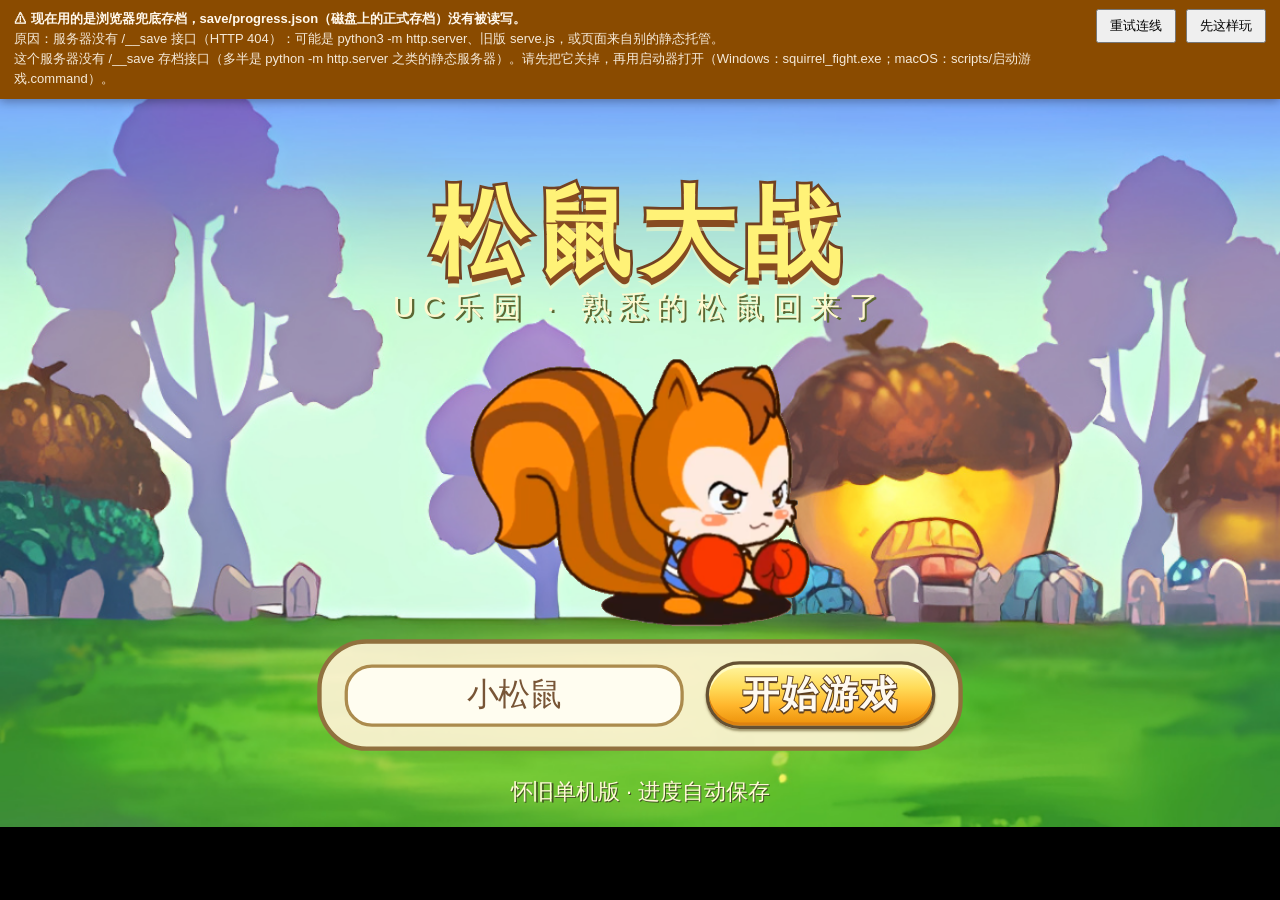
==== commit f3effb2b: "Release iOS 1.1.8 unsigned IPA and PWA - add modern/legacy 1.1.8 unsigned IPA (build 1108, com.ssdz." ====
--- a/web/index.html
+++ b/web/index.html
@@ -13,6 +13,15 @@
   /* 只给真正需要防双击缩放的控件加，不再压在 html/body 上：
      iOS 15 的 WKWebView 在 body 上声明 touch-action 时，部分版本会吞掉点击合成。 */
   button, input { touch-action: manipulation; }
+}
+/* 安卓 / Chromium：SVG 热区和整页也要去掉「双击缩放」判定。
+   实测（Android 15 WebView / Chrome 124，真触摸）：只给 button/input 声明时，
+   经典界面的 SVG 按钮原生 click 会比 touchend 晚 ~190ms；在这段窗口里再点一下，
+   浏览器会把两下并成一次双击手势 —— 第一下的 click 直接被吞掉。整页声明
+   `touch-action: manipulation` 后 click 降到 ~4ms（见 docs/更新记录.md 第三百六十八批）。
+   ⚠ iOS 走上面那一支：WKWebView 上 body 级 touch-action 会吞掉 click 合成，这里不声明。 */
+@supports not (-webkit-touch-callout: none) {
+  #app, #app * { touch-action: manipulation; }
 }
 </style>
 <link rel="stylesheet" href="css/style.css">
@@ -49,6 +58,8 @@
   <div id="ui"></div>
   <div id="boot-note">初始化…</div>
 </div>
+<!-- 昵称长度规则：标题页 / 修改昵称 / 存档兜底共用同一份 7 个汉字口径 -->
+<script src="js/nickname.js"></script>
 <!-- 原版数据（武器/技能/道具字典 + 素材清单 + 动画帧表）：
      游戏数据的唯一来源，已直接提交进仓库，
      运行时只加载这一份，游戏中不引用 references/ 下的任何文件（那些只是参考资料） -->
--- a/web/css/style.css
+++ b/web/css/style.css
@@ -3,7 +3,7 @@
 html, body { width: 100%; height: 100%; height: 100dvh; background: #000; overflow: hidden; overscroll-behavior: none; font-family: "Microsoft YaHei", "PingFang SC", "Hiragino Sans GB", sans-serif; }
 /* iOS 的 WKWebView / 安全区：页面铺满整块屏幕，未画到的区域一律黑底。
    旧版用 height:100% + 居中画布，底部安全区会露出原生窗口的白色，左右也会露白。 */
-#app { position: fixed; inset: 0; width: 100%; height: 100%; height: 100dvh; background: #000; display: flex; align-items: center; justify-content: center; }
+#app { position: fixed; top:0;right:0;bottom:0;left:0;inset: 0; width: 100%; height: 100%; height: 100dvh; background: #000; display: flex; align-items: center; justify-content: center; }
 #stage { display: block; background: #000; }
 #ui { position: absolute; pointer-events: none; }
 #ui > * { pointer-events: auto; }
@@ -19,7 +19,7 @@
 @media (prefers-reduced-motion: reduce) { .audio-hint { animation: none; } }
 
 /* ---------- 标题画面 ---------- */
-.title-screen { position: absolute; inset: 0; display: flex; flex-direction: column; align-items: center; justify-content: center; background: linear-gradient(180deg, rgba(12,32,10,.62), rgba(18,12,4,.78)); gap: 18px; }
+.title-screen { position: absolute; top:0;right:0;bottom:0;left:0;inset: 0; display: flex; flex-direction: column; align-items: center; justify-content: center; background: linear-gradient(180deg, rgba(12,32,10,.62), rgba(18,12,4,.78)); gap: 18px; }
 .title-logo { font-size: 96px; font-weight: bold; color: #ffb32e; text-shadow: 0 5px 0 #8a4b1f, 0 8px 18px rgba(0,0,0,.6); letter-spacing: 12px; }
 .title-sub { color: #ffe66d; font-size: 24px; letter-spacing: 6px; margin-bottom: 20px; }
 #name-input { font-size: 24px; padding: 12px 20px; border-radius: 12px; border: 3px solid #8a4b1f; text-align: center; width: 340px; outline: none; }
@@ -46,7 +46,7 @@
 .tb-reborn { color: #ff9ff3; font-size: 16px; margin-left: 8px; }
 .tb-exp { position: relative; width: 260px; height: 20px; background: rgba(0,0,0,.6); border-radius: 10px; margin-top: 6px; overflow: hidden; }
 .tb-exp-fill { height: 100%; background: linear-gradient(90deg, #7cb342, #aed581); }
-.tb-exp span { position: absolute; inset: 0; text-align: center; font-size: 14px; color: #fff; line-height: 20px; text-shadow: 0 1px 2px #000; }
+.tb-exp span { position: absolute; top:0;right:0;bottom:0;left:0;inset: 0; text-align: center; font-size: 14px; color: #fff; line-height: 20px; text-shadow: 0 1px 2px #000; }
 .tb-right { display: flex; gap: 22px; }
 .tb-res { color: #fff; font-size: 20px; text-shadow: 0 2px 3px #000; }
 .tb-res b { color: #ffe66d; }
@@ -64,7 +64,7 @@
 .menu-btn:hover { filter: brightness(1.1); transform: translateY(-2px); }
 
 /* ---------- 面板 ---------- */
-.panel-overlay { position: absolute; inset: 0; background: rgba(0,0,0,.55); display: flex; align-items: center; justify-content: center; z-index: 10; }
+.panel-overlay { position: absolute; top:0;right:0;bottom:0;left:0;inset: 0; background: rgba(0,0,0,.55); display: flex; align-items: center; justify-content: center; z-index: 10; }
 .panel { width: 880px; max-width: 92%; max-height: 88%; background: linear-gradient(180deg, #4a2f14, #33200c); border: 4px solid #8a4b1f; border-radius: 18px; display: flex; flex-direction: column; box-shadow: 0 10px 40px rgba(0,0,0,.7); }
 .panel-head { display: flex; justify-content: space-between; align-items: center; padding: 12px 20px; border-bottom: 3px solid #8a4b1f; background: rgba(0,0,0,.25); border-radius: 14px 14px 0 0; }
 .panel-title { font-size: 26px; font-weight: bold; color: #ffb32e; text-shadow: 0 2px 3px #000; }
--- a/web/css/classic.css
+++ b/web/css/classic.css
@@ -1,443 +1,447 @@
-/* Classic UC layout: 1170 × 690 design space, scaled together with the stage.
-   标题字体曾用本地下载的站酷快乐体（@font-face UCClassic），小字号下发虚，已弃用；
-   现在统一回落到系统字体。 */
-:root{--ink:#674624;--cream:#fff8de;--sand:#e9c38f;--edge:#926635;--green:#64b927}
-html,body{background:#000;font-family:"Microsoft YaHei","PingFang SC","Hiragino Sans GB","SimHei",sans-serif}
-#app{overflow:hidden;background:#000}
-#ui{width:1170px;height:690px;flex-shrink:0;transform-origin:center center;font-size:26px!important}
-#boot-note{display:none}
-button,input,select{font:inherit}button{touch-action:manipulation}button:focus-visible{outline:4px solid #2d96e4;outline-offset:3px}
-.classic-home,.classic-page{position:absolute;inset:0;color:var(--ink)}
-.classic-home{pointer-events:none!important}.classic-home button{pointer-events:auto}
-.cartoon{color:#fffdf0;font-weight:1000;letter-spacing:2px;-webkit-text-stroke:2px #684726;paint-order:stroke fill;text-shadow:0 3px #684726,2px 0 #684726,-2px 0 #684726}
-.uc-button,.uc-tab{display:inline-flex;align-items:center;justify-content:center;position:relative;border:3px solid #655133;border-radius:44px;background:linear-gradient(#dbffa7 0%,#a6e35a 27%,#6fb632 58%,#4b9625 100%);box-shadow:inset 0 3px 0 #ffffcb,inset 0 -3px 0 #347618,0 2px 2px #40552680;color:#fffaf1;font-weight:1000;font-size:36px;line-height:1.1;letter-spacing:2px;-webkit-text-stroke:1.7px #5d3f21;paint-order:stroke fill;text-shadow:0 2px #5d3f21;cursor:pointer;padding:9px 30px;min-height:62px;white-space:nowrap;transition:filter .12s,transform .12s}
-.uc-button:hover,.uc-tab:hover{filter:brightness(1.09)}.uc-button:active,.uc-tab:active{transform:translateY(2px)}
-.uc-button.gold,.uc-tab{background:linear-gradient(#fff6a1,#ffdb58 38%,#ffb62c 67%,#ec9009);box-shadow:inset 0 3px 0 #fffac2,inset 0 -3px 0 #dd8210,0 2px 2px #62542890}
-.uc-button.muted,.uc-button:disabled{background:linear-gradient(#fffef1,#ede9d4 45%,#c7c5b9);box-shadow:inset 0 3px white,inset 0 -2px #9c9b8a;cursor:default;filter:none;color:#fcfcf6}
-.uc-button.small{font-size:28px;min-height:47px;padding:5px 22px;border-width:2px;-webkit-text-stroke:1.2px #5d3f21}
-.uc-button.tiny{font-size:23px;min-height:37px;padding:3px 16px;border-width:2px;letter-spacing:0;-webkit-text-stroke:1px #5d3f21}
-/* 翻页圆钮：箭头是 CSS 边框画的人字形（.chev），上下左右几何对称，天然居中——
-   不再用 ‹ › 字体字形（其墨迹中心依字体/平台漂移，padding 补偿不可靠）。
-   光学微调用相对定位 left（flex 居中的是未旋转的方盒，left 在屏幕坐标里平移）。 */
-.uc-button.arrow{padding:0;width:52px;height:52px;min-height:0;box-sizing:border-box;border-radius:50%;display:inline-flex;align-items:center;justify-content:center}
-.uc-button .chev{--chev-size:24px;--chev-w:7px;display:block;position:relative;
-  width:var(--chev-size);height:var(--chev-size);box-sizing:border-box;border:0 solid currentColor}
-/* left 按几何居中公式 (s−w)/(2√2) 取整：人字形墨迹范围是 [−s/√2, +w/√2]，
-   平移这么多才能让包围盒真正居中（逐像素量过墨迹范围）。 */
-.uc-button .chev-l{border-left-width:var(--chev-w);border-bottom-width:var(--chev-w);transform:rotate(45deg);left:var(--chev-l,6px)}
-.uc-button .chev-r{border-top-width:var(--chev-w);border-right-width:var(--chev-w);transform:rotate(45deg);left:calc(0px - var(--chev-r,6px))}
-/* 顶部状态栏：昵称与体力按参考图做成「深色内嵌槽」——外层金条 +
-   内层深棕渐变 + 白色内描边，形成二重深色背景。 */
-.home-status{position:absolute;top:12px;left:17px;right:17px;height:91px;border:4px solid #94713a;border-radius:49px;background:linear-gradient(#fff7b2,#ffdf75 47%,#f8b72d);box-shadow:inset 0 4px 0 #ffffcd,0 3px 1px #f8fff2;display:flex;align-items:center;padding:0 36px;gap:20px}
-.home-name{width:300px;height:62px;display:flex;align-items:center;padding:0 26px;border-radius:33px;background:linear-gradient(#6f3f18,#5b2c0d 55%,#60290a);border:3px solid #9a6b34;box-shadow:inset 0 0 0 3px #fffdf3,inset 0 4px 7px #431d04;color:#fffdf0;font-size:37px;font-weight:700;white-space:nowrap;text-overflow:ellipsis;overflow:hidden;letter-spacing:2px;text-shadow:0 2px 3px #3a1c04}
-/* 等级格子：数字与其它数字同高（32px），并保持居中于格子正中。 */
-.home-level{border-radius:33px;background:#6d3d19;color:#fff0ca;min-width:84px;height:50px;padding:0 14px;display:flex;align-items:center;justify-content:center;box-shadow:inset 0 0 0 3px #fffdf3,inset 0 3px 5px #542c0c}
-/* 体力槽：亮金色填充从左侧开始（0 在左），右边缘用整圆角 + 亮高光 + 暗投影做出半圆形的圆润收尾；未填充的剩余部分是深棕，数字用白字加描边以便两种底色都可读。 */
-.energy-label{font-size:37px;margin-left:auto}.uc-meter{height:51px;border:4px solid #fffdf3;background:linear-gradient(#70441f,#5b2b0b);border-radius:40px;overflow:hidden;position:relative;box-shadow:inset 0 4px 8px #3a1a03,0 0 0 3px #9a6b34}.uc-meter>i{display:block;height:100%;border-radius:26px;background:linear-gradient(#fffdf0,#ffe293 38%,#f2c76a 70%,#d9a75e);box-shadow:inset 0 2px 0 #fffef4,inset 0 -3px 0 #bd8438,0 0 6px 2px #ffeaa8b0,2px 0 5px 1px #47210499}.uc-meter>span{position:absolute;inset:0;display:flex;align-items:center;justify-content:center;color:#fffdf2;text-shadow:0 0 3px #4a290d,0 0 3px #4a290d,2px 0 #4a290d,-2px 0 #4a290d,0 2px #4a290d,0 -2px #4a290d,0 4px 6px #2c1402}.home-energy{width:363px}
-.home-subbar{position:absolute;top:109px;left:43px;right:49px;display:flex;align-items:center;gap:15px;height:55px}.home-exp-label{font-size:32px;color:white;font-weight:1000;letter-spacing:3px;-webkit-text-stroke:1px #37687b;paint-order:stroke fill;text-shadow:0 2px #346079}.exp-meter{height:40px;flex:1;max-width:400px;border:3px solid #457a99;border-radius:40px;background:#28618a;box-shadow:inset 0 2px 5px #255b6a;position:relative;overflow:hidden}.exp-meter>i{display:block;height:100%;background:linear-gradient(#c2ebf6,#75c5e6 50%,#66b1d4);border-radius:25px}.exp-meter>span{position:absolute;inset:0;display:flex;align-items:center;justify-content:center;color:#fff7c6}
-/* 经验条右侧的金松果数量块（见下面的 .home-money） */
-
-.home-money{margin-left:auto;display:flex;align-items:center;gap:14px;padding:0 16px 0 10px;height:58px;border:3px solid #8b6231;border-radius:31px;background:linear-gradient(#70441f,#5d2f0c 55%,#63300a);box-shadow:inset 0 0 0 3px #fffaf0,inset 0 4px 8px #3c1c03;color:#fff5cf;text-shadow:2px 2px #573626}.home-money img{width:56px;height:56px;object-fit:contain}
-/* 主页限时药丸角标：经验条下方一排小图标，右下角数字是剩余战斗场次 */
-.home-buffs{position:absolute;top:172px;left:43px;display:flex;gap:10px;z-index:3}
-.home-buff{position:relative;width:58px;height:58px;border-radius:17px;background:#fff8e0d9;border:2px solid #b98d4f;box-shadow:0 1px 2px #4a2c0c55;display:flex;align-items:center;justify-content:center}
-.home-buff img{width:48px;height:48px;object-fit:contain}
-.home-buff i{position:absolute;right:-6px;bottom:-6px;min-width:26px;height:26px;border-radius:14px;background:#835230;color:#fff7d7;font:bold 19px/24px Georgia,serif;text-align:center;padding:0 5px;font-style:normal;border:2px solid #fff3c9}
-/* 帮助页物品图鉴 */
-.help-items-title{font-size:27px;color:#a67d25;margin:18px 8px 8px}
-.help-items{display:grid;grid-template-columns:repeat(6,1fr);gap:10px;padding:0 8px}
-.help-item{border:2px solid #d9bd88;border-radius:16px;background:#fffaf0;display:flex;flex-direction:column;align-items:center;gap:5px;padding:7px 3px;cursor:pointer;font-size:19px;color:#7d5d39}
-.help-item:hover{border-color:#9bc75f;background:#f2fbdd}
-.help-item .item-icon{width:64px;height:64px;border-radius:16px}
-.guide-detail{display:flex;gap:20px;align-items:flex-start}
-.guide-detail .item-icon{width:110px;height:110px;flex-shrink:0}
-.guide-detail p{font-size:24px;margin:8px 0}
-.guide-detail ul{font-size:22px;line-height:1.55;padding-left:26px;margin:4px 0;color:#7d5d39}
-.q4{color:#e8842c}
-.q5{color:#3b2f46;text-shadow:0 0 1px #d9c7a2}
-.gem-pick{display:flex;gap:10px;flex-wrap:wrap;margin:8px 0}
-.gem-pick .help-item{flex:1 1 30%}
-/* 金松果数量：整个「图标 + 数字」共用同一个深棕胶囊背景（参考图样式） */
-.home-money button{display:flex;align-items:center;border:0;background:transparent;color:inherit;font:inherit;cursor:pointer;padding:0}
-/* `minmax(0,1fr)` 不能省：`1fr` 的最小值是 auto，按钮的 min-content（字号 + 内边距 + 皮肤边框）
- * 会把列撑过 fr 的分配值 → 整排溢出容器（经典模式的按钮皮肤左右各 56px，实测总宽 1230 > 容器 1126，
- * 最右那颗「系统」会顶出页面 82px）。比例 1.554 是按原版实测宽度定的：
- * 193.9 / 190.5 / 301.3 / 190.5 / 190.5（见 docs/经典模式-可行性.md §4.1 #3）。 */
-/* 经典模式的村庄页：**整页由原版导出数据渲染**（SVG，见 js/ssfight/）。
-   原版舞台是 320×196（比例 1.633）。`js/main.js` 的 fitCanvas 会在村庄页把 #ui 的
-   高度也切成同一个比例（1170 × 196/320 = 716.625），所以 svg 的 height:100% 正好铺满容器，
-   **容器内不再留边**；剩下装不下的部分只可能是窗口比例与原版舞台不同，那是没法靠缩放消掉的，
-   由 #app 的底色承担。这里底色也跟着用经典绿，避免万一有 1px 取整差时漏出黑线。
-   ⚠ `overflow` 必须是 `visible`：原版舞台只有 320 宽，而主界面右上角那三格药丸（c1/c2/c3）
-   最右一格**贴着舞台右边界**（槽右沿 ≈ 302.4 舞台单位），药丸块 + 右下角那枚"剩余场次"小圆牌
-   会再探出去一点 —— 原版靠 Flash"舞台外照样画"兜着，这里一 `hidden` 就把角标切掉半截。 */
-.ssfight-home{position:absolute;inset:0;overflow:visible;background:#203a27;display:flex;align-items:center;justify-content:center}
-.ssfight-home svg{display:block;height:100%;width:auto;max-width:100%}
-/* 经典挑战页的**二级/三级页**（原版库元件「挑战1」= 4756）挂在**另一层** `<section>` 上：
-   原版是 `loadMcs([["挑战1","tiaozhanSub",…]])` 往当前页里 attach 一颗库元件，
-   复刻等价的写法是"再挂一棵同舞台坐标的 svg 叠在上面"。两层都用根舞台的 viewBox，
-   缩放完全一致、坐标不用换算；上面这层盖住下面那层，正好就是弹窗的语义。 */
-.ssfight-sub{z-index:3;background:transparent}
-/* `minmax(0,1fr)` 不能省：`1fr` 的最小值是 auto，按钮的 min-content（字号 + 内边距 + 皮肤边框）
- * 会把列撑过 fr 的分配值 → 整排溢出容器（实测总宽 1230 > 容器 1126，最右那颗「系统」顶出页面 82px）。
- * 比例 1.554 是按原版实测宽度定的：193.9 / 190.5 / 301.3 / 190.5 / 190.5
- * （见 docs/经典模式-可行性.md §4.1 #3 结论）。 */
-.home-menu{position:absolute;bottom:17px;left:22px;right:22px;display:grid;grid-template-columns:minmax(0,1fr) minmax(0,1fr) minmax(0,1.554fr) minmax(0,1fr) minmax(0,1fr);gap:16px}
-.home-menu .uc-button{height:114px;font-size:40px;padding:8px 15px;border-width:4px}.home-side{position:absolute;left:24px;top:50%;transform:translateY(-50%);display:grid;gap:24px}.picture-button{border:0;background:transparent;cursor:pointer;display:flex;align-items:center;flex-direction:column;font-size:30px;padding:0;color:#fff;font-weight:bold;text-shadow:2px 2px #5a3b22,-1px -1px #5a3b22}.picture-button img{width:78px;height:76px;object-fit:contain}.village-door{position:absolute;right:42px;bottom:154px;background:linear-gradient(90deg,#452d24,#9b4930,#542823);border:7px solid #a29548;border-radius:55px 55px 8px 8px;width:84px;height:118px;box-shadow:inset 0 0 0 3px #402c20;cursor:pointer}.village-door:before{content:"";position:absolute;top:7px;bottom:9px;left:50%;border-left:3px solid #4a3024}.village-door span{position:absolute;bottom:-6px;left:-5px;white-space:nowrap;font-size:31px}.village-door:after{content:"";position:absolute;width:7px;height:7px;top:69px;left:28px;background:#eedc78;border-radius:50%}
-.classic-page{background:linear-gradient(#bdb8ae 0 90px,transparent 90px);z-index:2;pointer-events:auto}
-/* 经典模式的二级页（系统/背包/合成等）自己铺原版村庄底图：
- * 以前只靠 canvas 透出背景，而经典首页的 canvas 是冻结的，进系统/合成时会露出
- * 启动时的现代底图；首次启动 canvas 还没画过底图时甚至直接黑屏。
- * 只作用于 `data-ui-mode="classic"`，现代模式仍保持原来的透明二级页。 */
-html[data-ui-mode="classic"] .classic-page,
-.classic-page.classic-bg{
-  background:linear-gradient(#bdb8ae 0 90px,transparent 90px),
-    url("../images/ssfight/ui/bitmap/3182_0.hd.jpg") center/cover no-repeat,
-    #203a27;
-}.classic-tabs{position:absolute;top:10px;left:17px;right:17px;height:86px;display:flex;align-items:center;padding:5px 38px;gap:32px;border:4px solid #8d753c;border-radius:49px;background:linear-gradient(#fff9aa,#ffdf50 45%,#efa411);box-shadow:inset 0 3px #fffbd1,0 3px #f5ffff}
-.uc-tab{flex:1;min-width:0;min-height:66px;font-size:44px;border-width:3px;padding:4px 26px;box-shadow:inset 0 3px #fffbc1}.uc-tab.active{background:linear-gradient(#cbed98,#82c948 40%,#4e9831);box-shadow:inset 0 3px #e4ffae,inset 0 -3px #327825}.classic-tabs.four{gap:16px;padding-left:21px;padding-right:21px}.classic-tabs.four .uc-tab{font-size:35px;padding:4px 15px}.tab-energy{white-space:nowrap;color:#fff5df;font-size:30px;font-weight:bold;text-shadow:2px 2px #674729;min-width:206px}
-.classic-board{position:absolute;left:27px;right:27px;top:108px;bottom:103px;background:linear-gradient(#fffdf0,#f7edcf);border:5px solid #9b804c;border-radius:51px;box-shadow:inset 0 0 0 5px #fffceb,0 3px 0 #dbc997;padding:28px 36px;color:#765432;overflow:hidden}
-.page-footer{position:absolute;bottom:12px;left:28px;right:28px;height:82px;display:flex;justify-content:center;align-items:center;gap:24px}.page-footer>.uc-button{min-width:340px;font-size:40px;height:81px}.page-counter{position:absolute;right:50px;bottom:24px;color:#fff7d7;font-size:27px;text-shadow:1px 2px #456c27}.footer-left{position:absolute;left:0}.footer-right{position:absolute;right:0}
-.status-character{position:absolute;left:45px;top:15px;width:497px;height:341px}.status-right{position:absolute;left:555px;right:48px;top:17px}.status-exp{display:flex;align-items:center;gap:15px}.status-exp .exp-meter{flex:1;height:55px}.status-exp .exp-meter>span{font-size:34px;line-height:47px}.status-lines{padding:14px 0;display:grid;grid-template-columns:200px 1fr;gap:14px 8px;align-items:center;font-size:35px}.status-lines dt{font-weight:bold;color:#fff8dc;-webkit-text-stroke:1.5px #765333;paint-order:stroke fill;text-shadow:1px 2px #765333}.status-lines dd{margin:0;border-radius:30px;background:#7c4b2f;padding:0 20px;text-align:center;font-size:40px;color:#fff7e0;line-height:49px}.status-buttons{display:flex;gap:20px;margin-top:9px}.status-buttons .uc-button{flex:1;font-size:31px;padding:10px 18px}.stat-strip{position:absolute;left:33px;right:33px;bottom:20px;display:flex;gap:18px}.stat-pill{flex:1;background:#835230;border-radius:38px;color:#fff8d4;font:43px Georgia,serif;height:68px;display:flex;align-items:center;gap:14px;box-shadow:inset 0 2px #c08a4a;padding:3px 12px}.stat-pill b{border-radius:50%;font:bold 31px "Microsoft YaHei";display:flex;align-items:center;justify-content:center;background:#f6d994;color:#81562b;width:54px;height:54px;flex-shrink:0;border:2px solid #c49b64}.stat-pill:nth-child(2) b{background:#a9cae7;color:#486288}.stat-pill:nth-child(3) b{background:#b8d687;color:#486b34}.stat-pill:nth-child(4) b{background:#f1b6aa;color:#995342}
-.catalog-grid{height:100%;display:grid;grid-template-columns:repeat(5,1fr);grid-template-rows:repeat(2,1fr);gap:12px 20px;padding:0 24px}.catalog-cell{border:0;background:transparent;display:flex;flex-direction:column;align-items:center;justify-content:flex-start;min-width:0;cursor:pointer;color:#735532;gap:5px}.item-icon{width:157px;height:157px;border-radius:28px;border:3px solid #7f7357;box-shadow:inset 0 0 0 5px white,0 1px 0 #c7b489;background:linear-gradient(135deg,#faf4cf,#e8c885);position:relative;display:flex;align-items:center;justify-content:center;overflow:hidden}.item-icon img{width:94%;height:94%;object-fit:contain}.catalog-cell.locked .item-icon{background:linear-gradient(135deg,#dad9ce,#92989b)}.catalog-cell.locked .item-icon img{opacity:.82}.catalog-cell.selected .item-icon{background:linear-gradient(#eefbbd,#92ca47);outline:3px solid #9bc75f}.item-caption{font-size:27px;line-height:34px;max-width:100%;overflow:hidden;white-space:nowrap;text-overflow:ellipsis}.catalog-cell.selected .item-caption{color:#598624;font-weight:bold}.item-count{position:absolute;bottom:2px;right:5px;color:#fff7d9;font-size:25px;font-weight:bold;text-shadow:1px 2px #563922,-1px -1px #563922}.page-arrow{position:absolute;right:7px;top:45%;z-index:2}.page-arrow.prev{left:6px;right:auto}.collection-note{font-size:23px;color:#998258;text-align:center}.small-label{font-size:24px;color:#9b7440}
-.classic-modal-overlay{position:absolute;inset:0;z-index:30;background:#1b1b1b5b;display:flex;align-items:center;justify-content:center;pointer-events:auto}.classic-modal{position:relative;width:1020px;min-height:400px;max-height:625px;background:linear-gradient(#fffdf1,#f7ebc9);border:5px solid #9a7b47;border-radius:52px;box-shadow:inset 0 0 0 5px #fffce9,0 5px 3px #3c401b66;padding:55px 42px 30px;color:#775535}.classic-modal.small-modal{width:755px;min-height:360px}.modal-title{position:absolute;top:-7px;left:58px;border:5px solid #fdf4dd;background:#77502e;border-radius:43px;min-width:310px;padding:6px 35px;font-size:35px;color:white;text-align:center;line-height:40px}.modal-body{max-height:520px;overflow-y:auto;scrollbar-gutter:stable}.modal-body p{font-size:29px;line-height:1.55;margin:17px 8px}.modal-buttons{display:flex;justify-content:space-evenly;gap:28px;margin-top:24px}.modal-buttons .uc-button{min-width:200px}.modal-close{position:absolute;right:15px;top:14px;border:0;background:transparent;color:#9b7c53;font-size:30px;cursor:pointer;padding:4px 12px}
-.item-detail{display:grid;grid-template-columns:1fr 380px;gap:30px}.detail-name{font-size:37px;color:#d28b27;padding-left:8px;margin-bottom:13px}.detail-summary{display:flex;gap:20px}.detail-summary .item-icon{flex-shrink:0;width:170px;height:170px}.detail-rows{flex:1;display:grid;align-content:start;gap:8px;font-size:29px}.detail-row{background:#ead1a3;border-radius:20px;padding:0 15px;line-height:45px}.detail-description{font-size:27px;line-height:1.5;margin-top:14px}.detail-upgrade{background:#ead0a0;border-radius:41px;padding:18px 22px;font-size:29px;line-height:1.55}.detail-upgrade h3{text-align:center;font-size:29px;margin-bottom:13px}.detail-upgrade div{display:flex;justify-content:space-between}.detail-upgrade b{color:#c89400;text-shadow:1px 1px #fff6ad}.detail-upgrade .upgrade-rate{display:block;margin-top:22px;font-size:35px;text-align:center}.locked-message{padding:45px 5px;color:#a19578;font-size:35px;text-align:center;font-weight:bold}.muted-text{color:#a38e69}
-.challenge-list{width:58%;display:grid;gap:23px;padding-top:10px}.challenger{border:0;background:#eacc9d;border-radius:40px;padding:3px 14px;display:flex;align-items:center;gap:10px;font-size:36px;color:#7c5c3a;cursor:pointer;height:73px;text-align:left}.challenger.active{background:linear-gradient(#bedd79,#92bd3e);box-shadow:inset 0 0 0 3px #a0bf5c}.foe-level{background:#876346;color:#fff7db;border-radius:35px;min-width:63px;padding:1px 8px;text-align:center;font-size:38px}.foe-name{overflow:hidden;text-overflow:ellipsis;white-space:nowrap;flex:1}.challenger img{width:54px;height:54px;object-fit:contain}.challenge-preview{position:absolute;right:24px;top:8px;width:390px;height:403px}.challenge-preview canvas{width:390px;height:292px}.mini-stats{display:grid;grid-template-columns:1fr 1fr;gap:8px}.mini-stats .stat-pill{font-size:30px;height:47px}.mini-stats .stat-pill b{font-size:22px;width:37px;height:37px}.challenge-note{position:absolute;left:52px;bottom:32px;width:560px;display:flex;align-items:center;gap:30px;font-size:29px;line-height:1.4;color:#a37b45}.challenge-note .uc-button{flex-shrink:0}.preview-fight{position:absolute;right:70px;bottom:27px;display:flex;align-items:center;gap:14px}
-/* ---------- 好友页（challenge/friends）：列表 + 推荐，内容可下滑 ---------- */
-.friends-board{display:flex;flex-direction:column;padding:14px 22px 8px}
-.friend-scroll{flex:1 1 auto;min-height:0;overflow-y:auto;overscroll-behavior:contain;padding:0 8px 4px 2px;
-  scrollbar-width:thin;scrollbar-color:#c9af76 #f0e3bf}
-.friend-scroll::-webkit-scrollbar{width:10px}
-.friend-scroll::-webkit-scrollbar-thumb{background:#c9af76;border-radius:6px}
-.friend-scroll::-webkit-scrollbar-track{background:#f0e3bf;border-radius:6px}
-.friend-panel{background:#fdf6e2;border-radius:34px;box-shadow:inset 0 0 0 4px #fffdf3;padding:12px 20px;margin-bottom:14px}
-.friend-head{display:flex;align-items:center;gap:14px;margin-bottom:8px}
-.friend-head h3{margin:0;font-size:30px;font-weight:normal;color:#8c612e}
-.friend-head .small-label{flex:1}
-.friend-list{display:flex;flex-direction:column;gap:7px}
-/* 名字列用 minmax(0,1fr) 才会被压缩，固定列收窄后名字有足够宽度，不会再被挡住 */
-.friend-row{display:grid;grid-template-columns:88px minmax(0,1fr) 196px 118px 188px;align-items:center;gap:10px;
-  padding:5px 14px;border-radius:22px;background:#f2e4c2;color:#7b5a2e;font-size:23px;min-height:56px}
-.friend-row.recommend{background:#f7efd7}
-.friend-level{background:#876346;color:#fff7db;border-radius:19px;padding:1px 10px;text-align:center;font-size:24px}
-.friend-name{min-width:0;font-size:26px;overflow:hidden;text-overflow:ellipsis;white-space:nowrap}
-/* 四维排成 2×2，窄一点也不会被截断 */
-.friend-stats{display:grid;grid-template-columns:1fr 1fr;gap:0 10px;color:#9a7b4d;font-size:19px;font-variant-numeric:tabular-nums}
-.friend-stats i{font-style:normal;white-space:nowrap;overflow:hidden;text-overflow:ellipsis}
-.friend-since{color:#b09a72;font-size:19px;white-space:nowrap;overflow:hidden;text-overflow:ellipsis}
-.friend-actions{display:flex;justify-content:flex-end;gap:8px}
-.friend-actions .uc-button{font-size:22px;min-height:38px;padding:2px 14px}
-.friend-note{margin:2px 0 0;text-align:center;font-size:21px;color:#a1855a}
-.npc-select{display:flex;align-items:center;justify-content:center;gap:47px;padding-top:8px}.npc-card{width:224px;text-align:center}.npc-card img{width:200px;height:210px;object-fit:contain}.npc-card .uc-button{margin-top:4px}.npc-arrow{font-size:61px;color:#ed8d1d;text-shadow:2px 2px #ffdf53}.npc-description{margin-top:23px;background:#ead0a1;padding:15px 28px;border-radius:32px;font-size:29px;line-height:1.42}.difficulty-portrait{position:absolute;left:35px;top:45px;width:307px;height:300px;object-fit:contain}.difficulty-title{position:absolute;left:422px;top:23px;font-size:40px}.difficulty-grid{position:absolute;left:372px;right:37px;top:117px;display:grid;grid-template-columns:repeat(3,1fr);gap:21px 15px}.star-challenge{text-align:center}.star-challenge>div{font-size:31px;margin-bottom:10px;color:#e5a427;-webkit-text-stroke:1px #8f652d;paint-order:stroke fill;font-weight:bold}.star-challenge .uc-button{font-size:27px;min-width:167px;padding:6px 16px}.mission-guide{display:flex;align-items:center;gap:20px}.mission-guide img{width:210px;height:225px;object-fit:contain}.mission-guide>div{background:#edc88f;border-radius:32px;padding:18px;font-size:29px;line-height:1.55}.mission-description{font-size:27px!important}
-/* 原版贴图按钮/标签：贴图自带中文，用占位宽高 + contain 避免变形。
-   贴图多为白/浅色字，压在浅色面板上时靠描边阴影保证可读。 */
-.spr-button{display:inline-flex;align-items:center;justify-content:center;border:0;background:transparent;padding:0;cursor:pointer;width:var(--sbw,170px);height:var(--sbh,62px)}
-.spr-button>.spr-button-art{width:100%;height:100%;object-fit:contain;display:block;filter:drop-shadow(0 1px 1px #6b4a2499) drop-shadow(0 0 1px #6b4a24bb)}
-.spr-button:hover{filter:brightness(1.08)}
-.spr-button.active>.spr-button-art{filter:drop-shadow(0 0 7px #ffe98a) drop-shadow(0 1px 1px #6b4a24aa) brightness(1.05)}
-.spr-label{display:inline-flex;align-items:center;justify-content:center;width:var(--sbw,170px);height:var(--sbh,62px)}
-.spr-label>.spr-label-art{width:100%;height:100%;object-fit:contain;display:block}
-/* 页面标识（原版贴图角标）：横向居中在棋盘上方，不压住格子 */
-.board-corner-label{position:absolute;left:50%;top:92px;transform:translateX(-50%);z-index:4;pointer-events:none;opacity:.96}
-.classic-page:has(.catalog-grid) .classic-board{top:146px}
-.board-deco{position:absolute;inset:0;pointer-events:none;overflow:hidden;border-radius:44px;z-index:0}
-/* 原版放射光效：铺在棋盘中偏上，作为花纹底衬 */
-.board-deco>img{position:absolute;opacity:.09;mix-blend-mode:multiply;width:520px;height:520px;object-fit:contain}
-.board-deco>img:nth-child(1){left:-90px;top:-110px}
-.board-deco>img:nth-child(2){right:-110px;bottom:-130px;transform:rotate(24deg)}
-.board-deco-spark{position:absolute;left:46%;top:8%;width:120px;height:120px;border-radius:50%;
-  background:radial-gradient(circle,#fff8d08c,transparent 70%)}
-.board-deco-spark.small{left:26%;top:58%;width:74px;height:74px}
-.catalog-grid,.bag-layout,.gear-layout,.challenge-list,.message-list,.settings-grid{position:relative;z-index:1}
-/* 道具页侧栏改用原版贴图后需要更大宽度 */
-.bag-sidebar{border-right:3px solid #dfcca1;display:flex;flex-direction:column;gap:14px;padding-right:16px;justify-content:center;align-items:center}
-.bag-layout{display:grid;grid-template-columns:196px 1fr;gap:20px;height:100%}.bag-grid{grid-template-columns:repeat(4,1fr);gap:8px;padding:0 6px}.bag-grid .item-icon{width:130px;height:130px}.bag-grid .item-caption{font-size:23px}.bag-grid .catalog-cell{justify-content:center}.bag-balance{position:absolute;top:25px;right:36px;font-size:28px}.shop-board{padding-top:66px}.gear-board{padding-top:58px}.gear-note{position:absolute;left:105px;top:13px;font-size:25px}.gear-layout{display:grid;grid-template-columns:39% 61%;height:100%}.gear-slots{display:grid;grid-template-columns:repeat(2,140px);grid-template-rows:repeat(2,148px);justify-content:center;align-content:center;gap:10px 20px}.gear-slots .item-icon{width:133px;height:133px}.gear-empty{font-size:26px;color:#ac926c}.gear-list{display:grid;grid-template-columns:repeat(3,1fr);grid-template-rows:repeat(2,1fr);gap:8px 12px}.gear-list .item-icon{width:125px;height:125px}.gear-list .item-caption{font-size:23px}.equipped-check{position:absolute;right:3px;top:-3px;color:#46b7d4;font-size:34px;font-weight:bold;text-shadow:1px 1px white}.empty-state{grid-column:1/-1;align-self:center;text-align:center;color:#9b835b;line-height:1.8;font-size:30px;padding:18px}.empty-state img{width:120px;height:120px;object-fit:contain}.gear-detail{display:flex;gap:30px}.gear-detail>div:last-child{background:#eacc9f;border-radius:35px;padding:15px 25px;flex:1;font-size:28px;line-height:1.7}.gear-detail .catalog-cell{width:228px}.q0{color:#8b704d}.q1{color:#719a33}.q2{color:#389ec0}.q3{color:#a966b9}
-.message-list{display:flex;flex-direction:column;gap:20px}.message-card{position:relative;background:#e8c491;border-radius:34px;height:171px;padding:17px 26px 15px 121px;font-size:27px;line-height:1.45}.message-stamp{position:absolute;left:22px;top:22px;font-size:63px;font-weight:1000;color:#f78815;-webkit-text-stroke:2px #923520;paint-order:stroke fill;text-shadow:2px 3px #9c4028}.message-stamp.loss{color:#f34119}.message-card time{position:absolute;bottom:12px;left:22px;font-size:23px}.message-card button{position:absolute;bottom:13px;right:26px}
-/* 复仇页一张卡上要放「再次挑战 + 查看录像」两个按钮：按钮组统一贴右下角，
-   组内按钮改回静态定位，否则两个绝对定位的按钮会叠在一起。 */
-.message-card .message-actions{position:absolute;bottom:13px;right:26px;display:flex;gap:10px}
-.message-card .message-actions button{position:static;bottom:auto;right:auto}.social-note{font-size:24px;margin-top:14px;color:#9b835b}.settings-grid{display:grid;grid-template-columns:repeat(3,1fr);gap:27px 30px;padding:18px 30px}
-/* 音量滑块：连续调节，拖到 0 等同静音。
-   2026-10 用户口径两轮：① **滑条加粗**（原来只给了 input 16px 高、又没关掉原生外观，
-   Chromium 会在渐变底上再画一条原生细轨道 —— 实际看到的就是那条细线）；
-   ② 再修三处观感：滑块圆钮偏下、滑条下方阴影过大、左侧填充漏出轨道。 */
-.setting-slider{display:flex;align-items:center;gap:16px;margin:6px 30px 0;padding:12px 22px;border-radius:26px;background:#ead0a1;border:3px solid #d9bd88}
-.setting-slider .slider-label{font-size:26px;color:#7a5528;font-weight:bold;white-space:nowrap}
-/* input 只负责尺寸与「关掉原生外观」，**不画任何东西**（否则填充会以未裁切的方角漏在圆角轨道外）。 */
-.setting-slider input[type="range"]{flex:1;height:30px;padding:0;margin:0;border:0;
-  appearance:none;-webkit-appearance:none;background:transparent;cursor:pointer}
-/* 「金色已选 / 浅色未选」两段都画在**轨道**上：圆角一起裁切，左侧填充因此与轨道严格对齐、
-   不会再从轨道上/下沿漏出来。
-   【2026-10 用户口径·第二次修正】填充的 0 点不是轨道左端，而是**左端 + 半个圆钮**：
-   滑条（圆钮）本身有体积，`--fillN`（0~1，由 js 写入）乘的是「轨道宽度 − 一个圆钮直径」，
-   再把起点右移一个圆钮半径 —— 这样 0% 正好贴在圆钮左缘、100% 正好贴在圆钮右缘，与圆钮中心对齐。 */
-.setting-slider{--thumb: 36px}
-.setting-slider input[type="range"]::-webkit-slider-runnable-track{height:30px;border:0;border-radius:15px;
-  background-color:#f3e3bd;
-  background-image:linear-gradient(90deg,#8a5a22,#e0a12f),linear-gradient(90deg,#f3e3bd,#f8eed2);
-  background-size:calc(var(--thumb) / 2 + (100% - var(--thumb)) * var(--fillN,1)) 100%,100% 100%;
-  background-repeat:no-repeat;background-position:left center,left center;
-  box-shadow:inset 0 0 0 3px #8a5a22,inset 0 2px 0 #fff3c4}
-/* 圆钮：36px 直径、margin-top 手动居中到 30px 轨道（-3px），并且**不再带外阴影**。 */
-.setting-slider input[type="range"]::-webkit-slider-thumb{-webkit-appearance:none;appearance:none;
-  width:36px;height:36px;margin-top:-3px;border-radius:50%;border:3px solid #8a5a22;cursor:pointer;
-  background:radial-gradient(circle at 36% 30%,#fffbe0,#ffd24a 52%,#e08c10);
-  box-shadow:inset 0 2px 0 #fffef0}
-.setting-slider input[type="range"]::-moz-range-track{height:30px;border:0;border-radius:15px;
-  background-color:#f3e3bd;
-  background-image:linear-gradient(90deg,#8a5a22,#e0a12f),linear-gradient(90deg,#f3e3bd,#f8eed2);
-  background-size:calc(var(--thumb) / 2 + (100% - var(--thumb)) * var(--fillN,1)) 100%,100% 100%;
-  background-repeat:no-repeat;background-position:left center,left center;
-  box-shadow:inset 0 0 0 3px #8a5a22,inset 0 2px 0 #fff3c4}
-.setting-slider input[type="range"]::-moz-range-progress{background:transparent}
-.setting-slider input[type="range"]::-moz-range-thumb{width:30px;height:30px;border-radius:50%;border:3px solid #8a5a22;cursor:pointer;
-  background:radial-gradient(circle at 36% 30%,#fffbe0,#ffd24a 52%,#e08c10)}
-.setting-slider .slider-value{min-width:76px;text-align:right;font-size:25px;color:#8a6528;font-weight:bold}.settings-grid .uc-button{font-size:32px;min-height:87px}.system-caption{margin-top:23px;text-align:center;line-height:1.6;font-size:24px;color:#957343}
-/* 道具详情里的「使用数量 / 合成次数」滑动条（第 7 项重做）：
-   轨道做成又粗又短的卡通金条（固定 340px，不再拉满整行），滑块是大金圆钮，
-   「卖出数量」四个字放大，整行垂直居中对齐。 */
-/* 必须保留 flex-wrap：不然「可得 X 金松果…」那行会被硬挤在同一行，
-   标签也被压成 0 宽（文字贴着滑条边缘）。标签与数值都设 0 0 auto，避免被压扁。 */
-.setting-slider.use-slider{margin:10px 0 6px;padding:9px 16px;gap:14px;align-items:center;flex-wrap:wrap}
-.setting-slider.use-slider .slider-label{font-size:27px;line-height:1;flex:0 0 auto;white-space:nowrap}
-.setting-slider.use-slider .slider-value{flex:0 0 auto;min-width:70px;text-align:center;font-size:30px;line-height:1;
-  color:#c87f0a;text-shadow:0 1px 0 #fff6ad}
-/* 轨道细了（26px 含描边），滑块直径正好等于轨道内容高度，所以不会再凸出轨道、
-   底边也和标签/数值齐平；--fill 由 js 写入，左侧已选是金色、右侧未选是浅色。 */
-/* 滑条本身不画东西：金色/浅色两段轨道画在 runnable-track 上，
-   描边用 inset box-shadow（不占布局），滑块直径比轨道大 6px 但正好放进 input 高度里。 */
-.setting-slider.use-slider input[type="range"]{
-  flex:0 0 320px;width:320px;height:30px;padding:0;margin:0;border:0;background:transparent;
-  cursor:pointer;appearance:none;-webkit-appearance:none}
-.setting-slider.use-slider input[type="range"]::-webkit-slider-runnable-track{
-  height:24px;border:0;border-radius:12px;background-color:#f7e9c7;
-  background-image:linear-gradient(180deg,#ffd76a,#e8a01c 58%,#c07d10),linear-gradient(180deg,#fdf3d8,#efdcb2);
-  background-size:var(--fill,100%) 100%,100% 100%;background-repeat:no-repeat;
-  box-shadow:inset 0 0 0 3px #8a5a22,inset 0 2px 0 #fff3c4,0 2px 0 #6b4a24}
-.setting-slider.use-slider input[type="range"]::-webkit-slider-thumb{-webkit-appearance:none;appearance:none;
-  width:30px;height:30px;margin-top:-3px;border-radius:50%;border:3px solid #8a5a22;cursor:pointer;
-  background:radial-gradient(circle at 36% 30%,#fffbe0,#ffd24a 52%,#e08c10);
-  box-shadow:0 2px 3px #6b4a2499,inset 0 2px 0 #fffef0}
-.setting-slider.use-slider input[type="range"]::-moz-range-track{
-  height:24px;border:0;border-radius:12px;background-color:#f7e9c7;
-  background-image:linear-gradient(180deg,#ffd76a,#e8a01c 58%,#c07d10),linear-gradient(180deg,#fdf3d8,#efdcb2);
-  background-size:var(--fill,100%) 100%,100% 100%;background-repeat:no-repeat;
-  box-shadow:inset 0 0 0 3px #8a5a22}
-.setting-slider.use-slider input[type="range"]::-moz-range-thumb{width:24px;height:24px;border-radius:50%;
-  border:3px solid #8a5a22;background:radial-gradient(circle at 36% 30%,#fffbe0,#ffd24a 52%,#e08c10);cursor:pointer}
-.setting-slider.use-slider .use-preview{flex:1 0 100%;font-size:22px;line-height:1.3;color:#957343;text-align:center}
-.use-preview{margin:0 0 2px !important;text-align:center}
-.use-preview.full{color:#c0392b}
-.title-screen{background:transparent;justify-content:flex-end;padding-bottom:70px;gap:19px}.title-logo{position:absolute;top:88px;left:0;right:0;text-align:center;color:#fff277;font-size:88px;letter-spacing:7px;-webkit-text-stroke:5px #724122;paint-order:stroke fill;text-shadow:0 6px #874b20,0 10px #fffac477}.title-sub{position:absolute;top:196px;font-size:27px;letter-spacing:8px;color:#fff8cf;text-shadow:2px 2px #5c6732}.title-form{display:flex;gap:20px;align-items:center;background:#fff4d6e8;padding:16px 21px;border-radius:45px;border:4px solid #90703e}.title-screen #name-input{width:310px;background:#fffdf0;color:#785536;border:3px solid #ab8b4d;border-radius:25px;font-size:29px;padding:9px}.title-screen #start-btn{font-size:34px}.title-tip{bottom:19px;color:#fffbd6;font-size:20px;text-shadow:1px 1px #425223}.title-screen .classic-portrait{position:absolute;width:310px;height:290px;top:239px;left:430px;object-fit:contain;animation:idle-breathe 2s ease-in-out infinite}@keyframes idle-breathe{50%{transform:translateY(-5px) rotate(-1deg)}}
-/* Existing secondary features retain their game logic in the classic visual shell. */
-.panel-overlay{background:#1b1b1b5b;z-index:35}.panel{width:1020px;max-height:89%;border:5px solid #9b7b43;border-radius:43px;background:linear-gradient(#fffbed,#f4e6c1);box-shadow:inset 0 0 0 4px #fffde9,0 4px 8px #34402666}.panel-head{background:transparent;border-bottom:0;padding:20px 33px 5px}.panel-title{font-size:35px;color:#fff8e4;background:#7c522e;border-radius:28px;padding:4px 28px;text-shadow:1px 2px #553720}.panel-close{background:linear-gradient(#d5eaa4,#93bd4e);color:white;border-color:#7b7942;width:44px;height:44px}.panel-body{padding:16px 30px 27px;color:#735434;max-height:520px}.panel-desc{color:#8c6a41;font-size:23px}.panel-desc b,.help-box b{color:#a67d25}.btn{border:3px solid #7b6941;border-radius:33px;background:linear-gradient(#e4f9b3,#9bd350 50%,#5eaa2c);color:#fffbee;box-shadow:inset 0 2px #ffffd2,0 2px #597f35;font-size:25px;padding:8px 24px;text-shadow:1px 2px #695127;-webkit-text-stroke:1px #71532d;paint-order:stroke fill}.btn-primary{background:linear-gradient(#fff39c,#ffc744 50%,#eca01d)}.btn-danger{background:linear-gradient(#e1cdb0,#bba27e);color:#fff9e9}.foe-row,.ws-row,.shop-row{background:#ebd0a0;border-color:#dec08d;border-radius:25px;color:#7d5d39}.foe-info,.ws-info,.shop-info{font-size:23px}.foe-info b,.ws-info b,.shop-info b{font-size:25px;color:#9f7125}.foe-stats,.ws-remark{color:#8f734e;font-size:20px}.rank-board{background:#ead0a2;border-radius:24px}.rank-row{color:#7b5b3a;font-size:24px}.rank-row.me{color:#4f872b}.rank-title,.gear-sec-title{color:#98702f}.help-box p{font-size:23px}.toast{top:205px;border-radius:30px;border:3px solid #a38547;background:#fff5d8f5;color:#7b512a;font-size:29px;padding:15px 30px;box-shadow:0 4px 9px #38542633;z-index:100}.result-title.win{color:#e39c20;text-shadow:2px 3px #885923}.result-title.lose{color:#837a78}.result-lines{font-size:27px;color:#86623a}.levelup-line{color:#658927}.lottery-result{font-size:37px;color:#bd8b22}.confirm-text{font-size:28px}.panel-body::-webkit-scrollbar-thumb,.modal-body::-webkit-scrollbar-thumb{background:#c9af76}.panel-body::-webkit-scrollbar,.modal-body::-webkit-scrollbar{width:9px}.panel-body::-webkit-scrollbar-track{background:#f0e3bf}
-@media(prefers-reduced-motion:reduce){*{animation:none!important;transition:none!important}}
-.uc-button,.uc-tab,.cartoon,.title-logo,.home-exp-label,.energy-label,.picture-button span,.status-lines dt,.modal-title{font-family:"Microsoft YaHei","PingFang SC","Hiragino Sans GB",sans-serif}
-
-/* ---------- 「活动」有未领取奖励时的提示动效 ---------- */
-/* 关键是 position:relative：伪元素是 absolute 定位，原来按钮是 static，
-   ::before 会认到 .home-side 上，光晕画到了整列按钮外面（那才是"没正确实现"的原因）。 */
-.picture-button.attention{position:relative;transform-origin:50% 50%;will-change:transform;
-  animation:attention-pulse 2.2s ease-in-out infinite}
-.picture-button.attention::before{content:'';position:absolute;left:50%;top:44%;width:118%;height:118%;
-  transform:translate(-50%,-50%);border-radius:50%;pointer-events:none;
-  background:radial-gradient(circle,rgba(255,236,140,.85) 0%,rgba(255,226,110,.42) 45%,rgba(255,220,90,0) 72%);
-  animation:attention-glow 2.2s ease-in-out infinite}
-@keyframes attention-pulse{0%,100%{transform:scale(1)}50%{transform:scale(1.12)}}
-@keyframes attention-glow{0%,100%{opacity:.30}50%{opacity:.85}}
-@media (prefers-reduced-motion:reduce){
-  .picture-button.attention,.picture-button.attention::before{animation:none}
-  .picture-button.attention::before{opacity:.6}
-}
-
-/* ---------- 活动：两张领取卡（每日礼包 + 徒弟日供）+ 每日任务 ---------- */
-/* 两张卡并排 + 每张只有「标题/按钮 + 一行说明」，整个弹窗不用滚动就能看全
- * （2026-10 用户口径：日供也在这里领，且这一屏不需要翻页）。 */
-.daily-claim-row{display:grid;grid-template-columns:1fr 1fr;gap:12px;margin-bottom:12px}
-.daily-card{display:flex;flex-direction:column;gap:5px;padding:9px 18px 11px;border-radius:24px;
-  background:linear-gradient(#fff6cf,#ffe6a1);box-shadow:inset 0 0 0 4px #e8c46a}
-.daily-card.tribute{background:linear-gradient(#eef8e0,#d8eeb9);box-shadow:inset 0 0 0 4px #a9cf7a}
-.daily-card-head{display:flex;align-items:center;justify-content:space-between;gap:12px}
-.daily-card h3{margin:0;font-size:27px;color:#a3701d}
-.daily-card.tribute h3{color:#4f872b}
-.daily-card p{margin:0;font-size:20px;color:#7b5a2e;line-height:1.3}
-.daily-card.tribute p{color:#4a6b2c}
-/* 日供结算面板：奖励卡走 reward-card，明细一条一行（这份是谁供的），整体压紧到小弹窗一屏内 */
-.tribute-claim .reward-panel{min-width:0;width:100%;padding:22px 20px 10px}
-.tribute-claim .reward-icon{width:78px;height:78px;border-radius:18px}
-.tribute-claim .reward-text{font-size:21px}
-.tribute-rows{margin-top:9px;display:grid;gap:4px}
-.tribute-row{display:grid;grid-template-columns:minmax(120px,1fr) 64px auto;align-items:center;gap:8px;
-  padding:3px 14px;border-radius:16px;background:#f3e6c4;color:#7b5a2e;font-size:19px}
-.tribute-row .tribute-name{overflow:hidden;white-space:nowrap;text-overflow:ellipsis}
-.tribute-row .tribute-level{color:#9b7b51}
-.tribute-row .tribute-gain{text-align:right;color:#4f872b;font-weight:bold;font-variant-numeric:tabular-nums}
-.tribute-foot{margin:4px 0 0;text-align:right;font-size:18px;color:#9b7b51}
-.tribute-none{font-size:22px;color:#9b7b51}
-.daily-quests h3{display:flex;align-items:baseline;gap:14px;margin:0 0 8px;font-size:26px;color:#a3701d}
-.daily-quests .quest-date{font-size:18px;color:#9b7b51;font-weight:normal}
-.quest-row{display:grid;grid-template-columns:minmax(130px,1fr) 148px 72px minmax(250px,1.6fr) 110px;align-items:center;gap:10px;
-  padding:5px 14px;border-radius:18px;background:#f3e6c4;color:#7b5a2e;font-size:20px;margin-bottom:5px}
-.quest-row.done{background:#fdf0c4;box-shadow:inset 0 0 0 3px #e6c46a}
-.quest-row.claimed{background:#eee4cb;color:#a2906f}
-.quest-row.claimed .quest-name{text-decoration:line-through}
-.quest-name{overflow:hidden;white-space:nowrap;text-overflow:ellipsis}
-.quest-bar{height:20px;border-radius:12px;background:#ddcba3;overflow:hidden;box-shadow:inset 0 1px 2px #b9a37780}
-.quest-bar i{display:block;height:100%;border-radius:12px;background:linear-gradient(#b9e86a,#6fb632);transition:width .25s}
-.quest-progress{text-align:right;font-variant-numeric:tabular-nums;color:#8b672f}
-/* 奖励条：图标 + 名字 + ×数量，一眼能看出是什么 */
-.quest-reward{display:flex;flex-wrap:wrap;align-items:center;gap:4px 7px}
-.quest-chip{display:inline-flex;align-items:center;gap:3px;padding:0 7px 0 2px;border-radius:13px;
-  background:#fffaf0;box-shadow:inset 0 0 0 2px #ffffffb0,0 1px 0 #dcc9a4;font-size:16px;color:#7b5a2e;white-space:nowrap}
-.quest-chip.gold{background:#fff3cd;box-shadow:inset 0 0 0 2px #ffe6a1,0 1px 0 #e0c078}
-.quest-chip.exp{background:#e8f2ff;box-shadow:inset 0 0 0 2px #cfe3ff,0 1px 0 #b9cbe0}
-.quest-chip .chip-icon{display:inline-flex;align-items:center;justify-content:center;width:22px;height:22px}
-.quest-chip .chip-icon img{width:100%;height:100%;object-fit:contain}
-.quest-chip .chip-name{color:#7b5a2e}
-.quest-chip b{color:#8a4b12;font-weight:normal}
-.quest-row.claimed .quest-chip{opacity:.62}
-.quest-state{text-align:center;color:#6f9c39}
-.quest-state.muted{color:#a2906f}
-/* 按钮描边沿用文件顶部的 1.7px / 1.2px / 1.0px 三档。
- * 这里以前又叠了一层 3px / 2px / 1.5px：桌面 Chrome 有 paint-order 还能保住字芯，
- * 安卓 WebView 对 HTML 文本的 paint-order 支持不一致，描边会直接盖住笔画，
- * 小字号按钮尤其明显（用户 2026-10 的安卓截图）。不要再把这几档加倍。
- *
- * 安卓 WebView 的计算值里 `paint-order: stroke fill` 会只剩 `stroke`，描边压住字芯；
- * 用八向 text-shadow 替代描边：阴影永远在字形外面，不会吃掉笔画。
- * `js/main.js` 在 UA 含 Android 时给 <html> 加 `is-android`。 */
-html.is-android .uc-button,html.is-android .uc-tab{
-  --uc-outline:1.5px;
-  -webkit-text-stroke:0;
-  text-shadow:
-    var(--uc-outline) 0 0 #5d3f21,
-    calc(var(--uc-outline) * -1) 0 0 #5d3f21,
-    0 var(--uc-outline) 0 #5d3f21,
-    0 calc(var(--uc-outline) * -1) 0 #5d3f21,
-    var(--uc-outline) var(--uc-outline) 0 #5d3f21,
-    calc(var(--uc-outline) * -1) var(--uc-outline) 0 #5d3f21,
-    var(--uc-outline) calc(var(--uc-outline) * -1) 0 #5d3f21,
-    calc(var(--uc-outline) * -1) calc(var(--uc-outline) * -1) 0 #5d3f21,
-    0 2px 0 #5d3f21;
-}
-html.is-android .uc-button.small{--uc-outline:1.1px}
-html.is-android .uc-button.tiny{--uc-outline:0.85px}
-.classic-tabs .uc-tab{font-size:48px}.classic-tabs.four .uc-tab{font-size:39px}
-.home-menu .uc-button{font-size:47px}.home-name{font-size:38px}
-.mission-guide>img{object-fit:contain;flex-shrink:0}
-/* 进二级页（道具/状态/挑战/…）时把**整屏的村庄主页**藏掉，把背景还给 canvas。
-   ⚠ 认人靠"当前这一页**不是**库元件挂出来的整页"（`js/ssfight/render.js` 的
-   `mountSymbol()` 会摘掉 `ssfight-home-page`、`ui-main.js` 的 `mount()` 会打上它），
-   **不能**写成 `.classic-home`：挑战页 / 状态页 / 武器技能详情页也是 `SfRender` 挂在一个
-   `.classic-home` 容器里的经典整页 —— 那样写会把它们一起藏掉，表现就是
-   "竞技场打完一场回赛事页满屏墨绿、点哪都没反应"、
-   "状态页点开详情再切回来整页闪一下空白"（用户 2026-10 报的两个 bug 都出自这条）。 */
-#ui:has(.classic-page) .classic-home:not(.ssfight-view){display:none}
-/* 好友 →「添加好友」页面：候选等级与师徒刷新一致，右下角由弹窗页脚提供「拜师」。 */
-.sf-addfriend{width:100%;max-width:900px;margin:0 auto}
-.sf-addfriend-dialog .modal-body .sf-addfriend-tip{color:#7a5528;font-size:21px;line-height:1.5;margin:2px 5px 16px}
-.sf-addfriend-list{display:flex;flex-direction:column;gap:12px}
-.sf-addfriend-row{display:grid;grid-template-columns:minmax(0,1fr) 145px;grid-template-areas:"identity add" "stats add";align-items:center;gap:8px 18px;
-  padding:15px 20px;border:2px solid #dbc59c;border-radius:19px;background:#f7efd7;cursor:pointer}
-.sf-addfriend-row.active{background:#fff5d4;border-color:#b59249;box-shadow:inset 4px 0 #ae8541}
-.sf-addfriend-identity{grid-area:identity;display:flex;align-items:center;gap:14px;min-width:0}
-.sf-addfriend-lv{flex-shrink:0;min-width:62px;font-weight:800;color:#8a5b1d;font-size:21px}
-.sf-addfriend-name{font-size:25px;color:#442511;overflow:hidden;text-overflow:ellipsis;white-space:nowrap}
-.sf-addfriend-row [data-add-friend]{grid-area:add;min-width:0;font-size:22px;padding:6px 12px}
-.sf-addfriend-stats{grid-area:stats;display:grid;grid-template-columns:repeat(4,minmax(0,1fr));gap:10px;color:#7d5a2c;font-size:18px;font-style:normal}
-.sf-addfriend-stats i{font-style:normal;white-space:nowrap}
-.sf-addfriend-foot{display:flex;justify-content:flex-start;margin:14px 4px 0}
-.sf-addfriend-dialog .modal-buttons{margin-top:18px}
-/* 经典好友动作菜单右下角的「拜师」入口（原版只有收徒/加好友，没有主动拜师）。 */
-.sf-master-btn{position:absolute;right:24px;bottom:16px;z-index:6;
-  min-width:126px;font-size:23px;padding:3px 18px}
-/* 经典战斗：护盾值（挑战塔「坚韧壁垒 / 石像鬼磐岩」）挂在血条下方。 */
-.sf-shield-badge{position:absolute;z-index:8;display:none;
-  padding:1px 7px;border:2px solid #7fc9ef;border-radius:11px;background:linear-gradient(#e9fbff,#85d3f4);
-  color:#125a80;font:bold 15px/18px "Microsoft YaHei","PingFang SC",sans-serif;white-space:nowrap;
-  box-shadow:0 2px 0 #3d8cb1,inset 0 1px #ffffffcc;pointer-events:none;text-shadow:0 1px #ffffff}
-.item-icon:has(.reference-art){border:0;background:transparent;box-shadow:none;border-radius:0;overflow:visible}
-.item-icon>.reference-art{width:100%;height:100%}
-.village-door{background:none;border:0;box-shadow:none;width:110px;height:110px;right:40px;bottom:160px}
-.village-door:before,.village-door:after{display:none}.village-door img{width:100%;height:100%;object-fit:contain}
-.home-side [data-action="daily"] img{width:95px;height:100px}.home-side{gap:18px}
-/* 两个图标并排在同一列里，盒子尺寸要一致才不显得一胖一瘦（chat 原来是 78×76 的基础值）。 */
-.home-side [data-action="chat"] img{width:95px;height:100px}
-/* 原版位图数字块（num_28：26×23/字）：canvas 按设计尺寸逐字绘制，再由 #ui 的
-   --uiscale 统一缩放。宽度由 --w（renderNumbers 按字数与拉伸比算出）决定，
-   canvas 绝对定位填满，避免 canvas 固有尺寸参与布局把格子撑宽。
-   首页 HUD 的数字改用 num(v, true) 的 .plain 模式（系统字体），见本文件后面。
-   结构：<span class="num" data-text="34" style="--n:2"><canvas></canvas></span> */
-.num{position:relative;display:inline-block;height:23px;width:calc(var(--w,1.1304em));flex-shrink:0;--n:1}
-.num canvas{position:absolute;left:0;top:0;width:100%;height:100%}
-.num u{position:absolute;left:0;top:0;width:100%;height:100%;display:flex;align-items:center;justify-content:center;font-size:.8em;line-height:1;font-style:normal;text-decoration:none;color:inherit;white-space:nowrap}
-.num:has(canvas[width]) u{display:none}
-.home-level .num,.home-energy .num,.home-money .num{height:32px}
-/* 药剂顶到自然上限之上时的提示描边 */
-.uc-meter.home-energy.over{border-color:#ffe27a;box-shadow:inset 0 0 0 3px #fff3b0,0 0 0 3px #9a6b34,0 0 12px #ffd84a99}
-.uc-meter.home-energy.over>i{background:linear-gradient(#fffbcf,#ffd54a 45%,#f0a71b)}
-.home-exp-val .num{height:30px}
-/* 首页 HUD 数字改用系统字体：位图数字原图只有 23px 高，在 30~32px 的胶囊里是放大显示，
-   必然发虚。这里保留 .num 的排版占位，只是不再画 canvas。 */
-.num.plain,
-.home-level .num.plain,.home-energy .num.plain,.home-money .num.plain,.home-exp-val .num.plain{
-  width:auto;height:auto;display:inline-flex;align-items:center;justify-content:center;flex-shrink:0}
-.num.plain u{position:static;width:auto;height:auto;font-size:1em;font-weight:700;letter-spacing:1px;
-  font-variant-numeric:tabular-nums;font-family:"Microsoft YaHei","PingFang SC","Hiragino Sans GB",sans-serif;color:inherit;text-shadow:inherit;white-space:nowrap}
-.home-level .num.plain u{font-size:30px;color:#fff0ca}
-.home-energy .num.plain u{font-size:30px;color:#fff7c6;text-shadow:1px 1px #2b5a70}
-.home-money .num.plain u{font-size:31px;color:#fff5cf;text-shadow:2px 2px #57350f}
-.home-exp-val .num.plain u{font-size:28px;color:#fff7c6;text-shadow:1px 1px #2b5a70}
-
-
-/* 升级奖励面板（参考 references/new/13401b861367adab44aede056.webp）：
-   顶部原版「升级奖励」贴图牌 + 一排属性卡片（图标 + 属性名增量）。 */
-.reward-stack{margin-top:16px;display:grid;gap:14px;justify-items:center}
-.reward-panel{position:relative;background:linear-gradient(#fffdf3,#f6e9c8);border:4px solid #b99a5f;
-  border-radius:26px;padding:30px 24px 14px;box-shadow:inset 0 0 0 4px #fffdf0,0 3px 0 #d7c294;min-width:520px}
-.reward-title{position:absolute;left:50%;top:-20px;transform:translateX(-50%)}
-.reward-title img{width:196px;height:44px;object-fit:contain;display:block;filter:drop-shadow(0 2px 2px #00000055)}
-.reward-row{display:flex;justify-content:center;align-items:flex-start;gap:16px;flex-wrap:wrap}
-.reward-card{display:flex;flex-direction:column;align-items:center;gap:4px;width:112px}
-.reward-icon{position:relative;width:96px;height:96px;border-radius:22px;background:linear-gradient(135deg,#fdf7dc,#e8c885);
-  border:4px solid #8d6a3a;box-shadow:inset 0 0 0 4px #fffdf3;display:flex;align-items:center;justify-content:center;overflow:hidden}
-.reward-icon-img{width:88%;height:88%;object-fit:contain}
-/* 升级奖励卡片里的**所有**图都要收进 96px 的格子：图集切图（道具/药剂/药丸/属性书）是 330px
- * 的方图，只有属性卡带 .reward-icon-img，走 icon() 的礼物卡没有类 → 以前按原始像素铺开，
- * 被 .reward-icon 的 overflow:hidden 裁成「放大的碎片」（用户 2026-10 反馈「随机奖励贴图没有缩放」）。
- * 这里统一按 88% contain 缩放（.reward-icon 已是 flex 居中，参考卡 reference-art 也一起收进来）。 */
-.reward-icon>img{width:88%;height:88%;object-fit:contain}
-.reward-fallback{font-size:44px;font-weight:bold;color:#8d6a3a}
-.reward-card.red .reward-icon{border-color:#c0392b;box-shadow:inset 0 0 0 4px #ffe6df,0 0 10px #c0392b66}
-.reward-card.blue .reward-icon{border-color:#3b7ec0;box-shadow:inset 0 0 0 4px #e2eeff,0 0 10px #3b7ec066}
-.reward-card.green .reward-icon{border-color:#5aa62e;box-shadow:inset 0 0 0 4px #e8f8d8,0 0 10px #5aa62e66}
-.reward-card.pink .reward-icon{border-color:#d3739a;box-shadow:inset 0 0 0 4px #ffe8f0,0 0 10px #d3739a66}
-.reward-card.skill .reward-icon{border-color:#5aa62e;box-shadow:inset 0 0 0 4px #e8f8d8,0 0 10px #5aa62e66}
-.reward-card.gift .reward-icon{border-color:#c08a2a;box-shadow:inset 0 0 0 4px #fff4d6,0 0 10px #c08a2a55}
-.reward-card.gift .reward-text{color:#8a5f22;font-size:19px}
-.reward-text{font-size:23px;color:#7a5326;font-weight:bold;white-space:nowrap}
-.reward-card.red .reward-text{color:#a33a2a}
-.reward-card.blue .reward-text{color:#2f6ba6}
-.reward-card.green .reward-text{color:#4a8a24}
-.reward-card.pink .reward-text{color:#b05a7e}
-.reward-level{margin-top:12px;text-align:center;font-size:22px;color:#957343}
-/* 生命没有原版图标，用同风格的圆形字徽补位（颜色跟随卡片主题） */
-.reward-badge{width:64px;height:64px;border-radius:50%;display:flex;align-items:center;justify-content:center;
-  font-size:40px;font-weight:bold;color:#8a4a3a;background:radial-gradient(circle at 38% 32%,#ffe6df,#f0b3a4);
-  border:3px solid #fffdf3;text-shadow:0 1px 0 #fff}
-.reward-card.pink .reward-badge{color:#8a4a5a;background:radial-gradient(circle at 38% 32%,#ffe8f0,#eeb0c6)}
-
-/* 天使种子：标出武器/技能是否已满 */
-.small-label .ws-full{color:#c0392b}
-.small-label .ws-ok{color:#4a8a24}
-
-/* 「更换装备」里**刚融合出来的那一件**：金色呼吸描边。
-   融合产物追加在背包末尾，而这一页每页 6 格、每次从第 1 页打开 —— 只回工作台不给去处，
-   玩家就会以为「融合完装备没了」（见 docs/更新记录.md 本批）。焦点页与高亮由
-   js/ssfight/ui-status.js 的 focusGear() / pendingGearFocus 负责，这里只管观感。 */
-.sf-gear-new{animation:sf-gear-new-pulse 1.15s ease-in-out infinite}
-@keyframes sf-gear-new-pulse{
-  0%,100%{filter:drop-shadow(0 0 2px #ffe066)}
-  50%{filter:drop-shadow(0 0 6px #ffc107) drop-shadow(0 0 11px #ff9800)}
-}
-@media (prefers-reduced-motion:reduce){.sf-gear-new{animation:none;filter:drop-shadow(0 0 5px #ffb300)}}
+/* Classic UC layout: 1170 × 690 design space, scaled together with the stage.
+   标题字体曾用本地下载的站酷快乐体（@font-face UCClassic），小字号下发虚，已弃用；
+   现在统一回落到系统字体。 */
+:root{--ink:#674624;--cream:#fff8de;--sand:#e9c38f;--edge:#926635;--green:#64b927}
+html,body{background:#000;font-family:"Microsoft YaHei","PingFang SC","Hiragino Sans GB","SimHei",sans-serif}
+#app{overflow:hidden;background:#000}
+#ui{width:1170px;height:690px;flex-shrink:0;transform-origin:center center;font-size:26px!important}
+#boot-note{display:none}
+button,input,select{font:inherit}button{touch-action:manipulation}button:focus-visible{outline:4px solid #2d96e4;outline-offset:3px}
+.classic-home,.classic-page{position:absolute;top:0;right:0;bottom:0;left:0;inset:0;color:var(--ink)}
+.classic-home{pointer-events:none!important}.classic-home button{pointer-events:auto}
+.cartoon{color:#fffdf0;font-weight:1000;letter-spacing:2px;-webkit-text-stroke:2px #684726;paint-order:stroke fill;text-shadow:0 3px #684726,2px 0 #684726,-2px 0 #684726}
+.uc-button,.uc-tab{display:inline-flex;align-items:center;justify-content:center;position:relative;border:3px solid #655133;border-radius:44px;background:linear-gradient(#dbffa7 0%,#a6e35a 27%,#6fb632 58%,#4b9625 100%);box-shadow:inset 0 3px 0 #ffffcb,inset 0 -3px 0 #347618,0 2px 2px #40552680;color:#fffaf1;font-weight:1000;font-size:36px;line-height:1.1;letter-spacing:2px;-webkit-text-stroke:1.7px #5d3f21;paint-order:stroke fill;text-shadow:0 2px #5d3f21;cursor:pointer;padding:9px 30px;min-height:62px;white-space:nowrap;transition:filter .12s,transform .12s}
+.uc-button:hover,.uc-tab:hover{filter:brightness(1.09)}.uc-button:active,.uc-tab:active{transform:translateY(2px)}
+.uc-button.gold,.uc-tab{background:linear-gradient(#fff6a1,#ffdb58 38%,#ffb62c 67%,#ec9009);box-shadow:inset 0 3px 0 #fffac2,inset 0 -3px 0 #dd8210,0 2px 2px #62542890}
+.uc-button.muted,.uc-button:disabled{background:linear-gradient(#fffef1,#ede9d4 45%,#c7c5b9);box-shadow:inset 0 3px white,inset 0 -2px #9c9b8a;cursor:default;filter:none;color:#fcfcf6}
+.uc-button.small{font-size:28px;min-height:47px;padding:5px 22px;border-width:2px;-webkit-text-stroke:1.2px #5d3f21}
+.uc-button.tiny{font-size:23px;min-height:37px;padding:3px 16px;border-width:2px;letter-spacing:0;-webkit-text-stroke:1px #5d3f21}
+/* 翻页圆钮：箭头是 CSS 边框画的人字形（.chev），上下左右几何对称，天然居中——
+   不再用 ‹ › 字体字形（其墨迹中心依字体/平台漂移，padding 补偿不可靠）。
+   光学微调用相对定位 left（flex 居中的是未旋转的方盒，left 在屏幕坐标里平移）。 */
+.uc-button.arrow{padding:0;width:52px;height:52px;min-height:0;box-sizing:border-box;border-radius:50%;display:inline-flex;align-items:center;justify-content:center}
+.uc-button .chev{--chev-size:24px;--chev-w:7px;display:block;position:relative;
+  width:var(--chev-size);height:var(--chev-size);box-sizing:border-box;border:0 solid currentColor}
+/* left 按几何居中公式 (s−w)/(2√2) 取整：人字形墨迹范围是 [−s/√2, +w/√2]，
+   平移这么多才能让包围盒真正居中（逐像素量过墨迹范围）。 */
+.uc-button .chev-l{border-left-width:var(--chev-w);border-bottom-width:var(--chev-w);transform:rotate(45deg);left:var(--chev-l,6px)}
+.uc-button .chev-r{border-top-width:var(--chev-w);border-right-width:var(--chev-w);transform:rotate(45deg);left:calc(0px - var(--chev-r,6px))}
+/* 顶部状态栏：昵称与体力按参考图做成「深色内嵌槽」——外层金条 +
+   内层深棕渐变 + 白色内描边，形成二重深色背景。 */
+.home-status{position:absolute;top:12px;left:17px;right:17px;height:91px;border:4px solid #94713a;border-radius:49px;background:linear-gradient(#fff7b2,#ffdf75 47%,#f8b72d);box-shadow:inset 0 4px 0 #ffffcd,0 3px 1px #f8fff2;display:flex;align-items:center;padding:0 36px;gap:20px}
+.home-name{width:300px;height:62px;display:flex;align-items:center;padding:0 26px;border-radius:33px;background:linear-gradient(#6f3f18,#5b2c0d 55%,#60290a);border:3px solid #9a6b34;box-shadow:inset 0 0 0 3px #fffdf3,inset 0 4px 7px #431d04;color:#fffdf0;font-size:37px;font-weight:700;white-space:nowrap;text-overflow:ellipsis;overflow:hidden;letter-spacing:2px;text-shadow:0 2px 3px #3a1c04}
+/* 等级格子：数字与其它数字同高（32px），并保持居中于格子正中。 */
+.home-level{border-radius:33px;background:#6d3d19;color:#fff0ca;min-width:84px;height:50px;padding:0 14px;display:flex;align-items:center;justify-content:center;box-shadow:inset 0 0 0 3px #fffdf3,inset 0 3px 5px #542c0c}
+/* 体力槽：亮金色填充从左侧开始（0 在左），右边缘用整圆角 + 亮高光 + 暗投影做出半圆形的圆润收尾；未填充的剩余部分是深棕，数字用白字加描边以便两种底色都可读。 */
+.energy-label{font-size:37px;margin-left:auto}.uc-meter{height:51px;border:4px solid #fffdf3;background:linear-gradient(#70441f,#5b2b0b);border-radius:40px;overflow:hidden;position:relative;box-shadow:inset 0 4px 8px #3a1a03,0 0 0 3px #9a6b34}.uc-meter>i{display:block;height:100%;border-radius:26px;background:linear-gradient(#fffdf0,#ffe293 38%,#f2c76a 70%,#d9a75e);box-shadow:inset 0 2px 0 #fffef4,inset 0 -3px 0 #bd8438,0 0 6px 2px #ffeaa8b0,2px 0 5px 1px #47210499}.uc-meter>span{position:absolute;top:0;right:0;bottom:0;left:0;inset:0;display:flex;align-items:center;justify-content:center;color:#fffdf2;text-shadow:0 0 3px #4a290d,0 0 3px #4a290d,2px 0 #4a290d,-2px 0 #4a290d,0 2px #4a290d,0 -2px #4a290d,0 4px 6px #2c1402}.home-energy{width:363px}
+.home-subbar{position:absolute;top:109px;left:43px;right:49px;display:flex;align-items:center;gap:15px;height:55px}.home-exp-label{font-size:32px;color:white;font-weight:1000;letter-spacing:3px;-webkit-text-stroke:1px #37687b;paint-order:stroke fill;text-shadow:0 2px #346079}.exp-meter{height:40px;flex:1;max-width:400px;border:3px solid #457a99;border-radius:40px;background:#28618a;box-shadow:inset 0 2px 5px #255b6a;position:relative;overflow:hidden}.exp-meter>i{display:block;height:100%;background:linear-gradient(#c2ebf6,#75c5e6 50%,#66b1d4);border-radius:25px}.exp-meter>span{position:absolute;top:0;right:0;bottom:0;left:0;inset:0;display:flex;align-items:center;justify-content:center;color:#fff7c6}
+/* 经验条右侧的金松果数量块（见下面的 .home-money） */
+
+.home-money{margin-left:auto;display:flex;align-items:center;gap:14px;padding:0 16px 0 10px;height:58px;border:3px solid #8b6231;border-radius:31px;background:linear-gradient(#70441f,#5d2f0c 55%,#63300a);box-shadow:inset 0 0 0 3px #fffaf0,inset 0 4px 8px #3c1c03;color:#fff5cf;text-shadow:2px 2px #573626}.home-money img{width:56px;height:56px;object-fit:contain}
+/* 主页限时药丸角标：经验条下方一排小图标，右下角数字是剩余战斗场次 */
+.home-buffs{position:absolute;top:172px;left:43px;display:flex;gap:10px;z-index:3}
+.home-buff{position:relative;width:58px;height:58px;border-radius:17px;background:#fff8e0d9;border:2px solid #b98d4f;box-shadow:0 1px 2px #4a2c0c55;display:flex;align-items:center;justify-content:center}
+.home-buff img{width:48px;height:48px;object-fit:contain}
+.home-buff i{position:absolute;right:-6px;bottom:-6px;min-width:26px;height:26px;border-radius:14px;background:#835230;color:#fff7d7;font:bold 19px/24px Georgia,serif;text-align:center;padding:0 5px;font-style:normal;border:2px solid #fff3c9}
+/* 帮助页物品图鉴 */
+.help-items-title{font-size:27px;color:#a67d25;margin:18px 8px 8px}
+.help-items{display:grid;grid-template-columns:repeat(6,1fr);gap:10px;padding:0 8px}
+.help-item{border:2px solid #d9bd88;border-radius:16px;background:#fffaf0;display:flex;flex-direction:column;align-items:center;gap:5px;padding:7px 3px;cursor:pointer;font-size:19px;color:#7d5d39}
+.help-item:hover{border-color:#9bc75f;background:#f2fbdd}
+.help-item .item-icon{width:64px;height:64px;border-radius:16px}
+.guide-detail{display:flex;gap:20px;align-items:flex-start}
+.guide-detail .item-icon{width:110px;height:110px;flex-shrink:0}
+.guide-detail p{font-size:24px;margin:8px 0}
+.guide-detail ul{font-size:22px;line-height:1.55;padding-left:26px;margin:4px 0;color:#7d5d39}
+.q4{color:#e8842c}
+.q5{color:#3b2f46;text-shadow:0 0 1px #d9c7a2}
+.gem-pick{display:flex;gap:10px;flex-wrap:wrap;margin:8px 0}
+.gem-pick .help-item{flex:1 1 30%}
+/* 金松果数量：整个「图标 + 数字」共用同一个深棕胶囊背景（参考图样式） */
+.home-money button{display:flex;align-items:center;border:0;background:transparent;color:inherit;font:inherit;cursor:pointer;padding:0}
+/* `minmax(0,1fr)` 不能省：`1fr` 的最小值是 auto，按钮的 min-content（字号 + 内边距 + 皮肤边框）
+ * 会把列撑过 fr 的分配值 → 整排溢出容器（经典模式的按钮皮肤左右各 56px，实测总宽 1230 > 容器 1126，
+ * 最右那颗「系统」会顶出页面 82px）。比例 1.554 是按原版实测宽度定的：
+ * 193.9 / 190.5 / 301.3 / 190.5 / 190.5（见 docs/经典模式-可行性.md §4.1 #3）。 */
+/* 经典模式的村庄页：**整页由原版导出数据渲染**（SVG，见 js/ssfight/）。
+   原版舞台是 320×196（比例 1.633）。`js/main.js` 的 fitCanvas 会在村庄页把 #ui 的
+   高度也切成同一个比例（1170 × 196/320 = 716.625），所以 svg 的 height:100% 正好铺满容器，
+   **容器内不再留边**；剩下装不下的部分只可能是窗口比例与原版舞台不同，那是没法靠缩放消掉的，
+   由 #app 的底色承担。这里底色也跟着用经典绿，避免万一有 1px 取整差时漏出黑线。
+   ⚠ `overflow` 必须是 `visible`：原版舞台只有 320 宽，而主界面右上角那三格药丸（c1/c2/c3）
+   最右一格**贴着舞台右边界**（槽右沿 ≈ 302.4 舞台单位），药丸块 + 右下角那枚"剩余场次"小圆牌
+   会再探出去一点 —— 原版靠 Flash"舞台外照样画"兜着，这里一 `hidden` 就把角标切掉半截。 */
+.ssfight-home{position:absolute;top:0;right:0;bottom:0;left:0;inset:0;overflow:visible;background:#203a27;display:flex;align-items:center;justify-content:center}
+/* Keep the classic village bitmap on screen while the original home SVG mounts.
+   The modern canvas home sits underneath and is intentionally hidden here: on
+   slow WebViews it used to flash the modern squirrel before the classic page. */
+.ssfight-home.ssfight-home-loading{visibility:visible;background:url("../images/ssfight/ui/bitmap/3182_0.hd.jpg") center/cover no-repeat,#cfe6f5}
+/* Same backdrop for the playable DOM fallback (used when the classic SVG never mounts). */
+/* 村庄底图只给**经典模式**的兜底主页（`renderHome` 在 classic 时补 `ssfight-classic-fallback`）；
+ * 现代主页是 canvas 场景，DOM 页必须透明，否则会把 canvas 上的松鼠整只盖住。 */
+.classic-home.ssfight-classic-fallback{background:url("../images/ssfight/ui/bitmap/3182_0.hd.jpg") center/cover no-repeat,#cfe6f5}
+.ssfight-home svg{display:block;height:100%;width:auto;max-width:100%}
+/* 经典挑战页的**二级/三级页**（原版库元件「挑战1」= 4756）挂在**另一层** `<section>` 上：
+   原版是 `loadMcs([["挑战1","tiaozhanSub",…]])` 往当前页里 attach 一颗库元件，
+   复刻等价的写法是"再挂一棵同舞台坐标的 svg 叠在上面"。两层都用根舞台的 viewBox，
+   缩放完全一致、坐标不用换算；上面这层盖住下面那层，正好就是弹窗的语义。 */
+.ssfight-sub{z-index:3;background:transparent}
+/* `minmax(0,1fr)` 不能省：`1fr` 的最小值是 auto，按钮的 min-content（字号 + 内边距 + 皮肤边框）
+ * 会把列撑过 fr 的分配值 → 整排溢出容器（实测总宽 1230 > 容器 1126，最右那颗「系统」顶出页面 82px）。
+ * 比例 1.554 是按原版实测宽度定的：193.9 / 190.5 / 301.3 / 190.5 / 190.5
+ * （见 docs/经典模式-可行性.md §4.1 #3 结论）。 */
+.home-menu{position:absolute;bottom:17px;left:22px;right:22px;display:grid;grid-template-columns:minmax(0,1fr) minmax(0,1fr) minmax(0,1.554fr) minmax(0,1fr) minmax(0,1fr);gap:16px}
+.home-menu .uc-button{height:114px;font-size:40px;padding:8px 15px;border-width:4px}.home-side{position:absolute;left:24px;top:50%;transform:translateY(-50%);display:grid;gap:24px}.picture-button{border:0;background:transparent;cursor:pointer;display:flex;align-items:center;flex-direction:column;font-size:30px;padding:0;color:#fff;font-weight:bold;text-shadow:2px 2px #5a3b22,-1px -1px #5a3b22}.picture-button img{width:78px;height:76px;object-fit:contain}.village-door{position:absolute;right:42px;bottom:154px;background:linear-gradient(90deg,#452d24,#9b4930,#542823);border:7px solid #a29548;border-radius:55px 55px 8px 8px;width:84px;height:118px;box-shadow:inset 0 0 0 3px #402c20;cursor:pointer}.village-door:before{content:"";position:absolute;top:7px;bottom:9px;left:50%;border-left:3px solid #4a3024}.village-door span{position:absolute;bottom:-6px;left:-5px;white-space:nowrap;font-size:31px}.village-door:after{content:"";position:absolute;width:7px;height:7px;top:69px;left:28px;background:#eedc78;border-radius:50%}
+.classic-page{background:linear-gradient(#bdb8ae 0 90px,transparent 90px);z-index:2;pointer-events:auto}
+/* 经典模式的二级页（系统/背包/合成等）自己铺原版村庄底图：
+ * 以前只靠 canvas 透出背景，而经典首页的 canvas 是冻结的，进系统/合成时会露出
+ * 启动时的现代底图；首次启动 canvas 还没画过底图时甚至直接黑屏。
+ * 只作用于 `data-ui-mode="classic"`，现代模式仍保持原来的透明二级页。 */
+html[data-ui-mode="classic"] .classic-page,
+.classic-page.classic-bg{
+  background:linear-gradient(#bdb8ae 0 90px,transparent 90px),
+    url("../images/ssfight/ui/bitmap/3182_0.hd.jpg") center/cover no-repeat,
+    #203a27;
+}.classic-tabs{position:absolute;top:10px;left:17px;right:17px;height:86px;display:flex;align-items:center;padding:5px 38px;gap:32px;border:4px solid #8d753c;border-radius:49px;background:linear-gradient(#fff9aa,#ffdf50 45%,#efa411);box-shadow:inset 0 3px #fffbd1,0 3px #f5ffff}
+.uc-tab{flex:1;min-width:0;min-height:66px;font-size:44px;border-width:3px;padding:4px 26px;box-shadow:inset 0 3px #fffbc1}.uc-tab.active{background:linear-gradient(#cbed98,#82c948 40%,#4e9831);box-shadow:inset 0 3px #e4ffae,inset 0 -3px #327825}.classic-tabs.four{gap:16px;padding-left:21px;padding-right:21px}.classic-tabs.four .uc-tab{font-size:35px;padding:4px 15px}.tab-energy{white-space:nowrap;color:#fff5df;font-size:30px;font-weight:bold;text-shadow:2px 2px #674729;min-width:206px}
+.classic-board{position:absolute;left:27px;right:27px;top:108px;bottom:103px;background:linear-gradient(#fffdf0,#f7edcf);border:5px solid #9b804c;border-radius:51px;box-shadow:inset 0 0 0 5px #fffceb,0 3px 0 #dbc997;padding:28px 36px;color:#765432;overflow:hidden}
+.page-footer{position:absolute;bottom:12px;left:28px;right:28px;height:82px;display:flex;justify-content:center;align-items:center;gap:24px}.page-footer>.uc-button{min-width:340px;font-size:40px;height:81px}.page-counter{position:absolute;right:50px;bottom:24px;color:#fff7d7;font-size:27px;text-shadow:1px 2px #456c27}.footer-left{position:absolute;left:0}.footer-right{position:absolute;right:0}
+.status-character{position:absolute;left:45px;top:15px;width:497px;height:341px}.status-right{position:absolute;left:555px;right:48px;top:17px}.status-exp{display:flex;align-items:center;gap:15px}.status-exp .exp-meter{flex:1;height:55px}.status-exp .exp-meter>span{font-size:34px;line-height:47px}.status-lines{padding:14px 0;display:grid;grid-template-columns:200px 1fr;gap:14px 8px;align-items:center;font-size:35px}.status-lines dt{font-weight:bold;color:#fff8dc;-webkit-text-stroke:1.5px #765333;paint-order:stroke fill;text-shadow:1px 2px #765333}.status-lines dd{margin:0;border-radius:30px;background:#7c4b2f;padding:0 20px;text-align:center;font-size:40px;color:#fff7e0;line-height:49px}.status-buttons{display:flex;gap:20px;margin-top:9px}.status-buttons .uc-button{flex:1;font-size:31px;padding:10px 18px}.stat-strip{position:absolute;left:33px;right:33px;bottom:20px;display:flex;gap:18px}.stat-pill{flex:1;background:#835230;border-radius:38px;color:#fff8d4;font:43px Georgia,serif;height:68px;display:flex;align-items:center;gap:14px;box-shadow:inset 0 2px #c08a4a;padding:3px 12px}.stat-pill b{border-radius:50%;font:bold 31px "Microsoft YaHei";display:flex;align-items:center;justify-content:center;background:#f6d994;color:#81562b;width:54px;height:54px;flex-shrink:0;border:2px solid #c49b64}.stat-pill:nth-child(2) b{background:#a9cae7;color:#486288}.stat-pill:nth-child(3) b{background:#b8d687;color:#486b34}.stat-pill:nth-child(4) b{background:#f1b6aa;color:#995342}
+.catalog-grid{height:100%;display:grid;grid-template-columns:repeat(5,1fr);grid-template-rows:repeat(2,1fr);gap:12px 20px;padding:0 24px}.catalog-cell{border:0;background:transparent;display:flex;flex-direction:column;align-items:center;justify-content:flex-start;min-width:0;cursor:pointer;color:#735532;gap:5px}.item-icon{width:157px;height:157px;border-radius:28px;border:3px solid #7f7357;box-shadow:inset 0 0 0 5px white,0 1px 0 #c7b489;background:linear-gradient(135deg,#faf4cf,#e8c885);position:relative;display:flex;align-items:center;justify-content:center;overflow:hidden}.item-icon img{width:94%;height:94%;object-fit:contain}.catalog-cell.locked .item-icon{background:linear-gradient(135deg,#dad9ce,#92989b)}.catalog-cell.locked .item-icon img{opacity:.82}.catalog-cell.selected .item-icon{background:linear-gradient(#eefbbd,#92ca47);outline:3px solid #9bc75f}.item-caption{font-size:27px;line-height:34px;max-width:100%;overflow:hidden;white-space:nowrap;text-overflow:ellipsis}.catalog-cell.selected .item-caption{color:#598624;font-weight:bold}.item-count{position:absolute;bottom:2px;right:5px;color:#fff7d9;font-size:25px;font-weight:bold;text-shadow:1px 2px #563922,-1px -1px #563922}.page-arrow{position:absolute;right:7px;top:45%;z-index:2}.page-arrow.prev{left:6px;right:auto}.collection-note{font-size:23px;color:#998258;text-align:center}.small-label{font-size:24px;color:#9b7440}
+.classic-modal-overlay{position:absolute;top:0;right:0;bottom:0;left:0;inset:0;z-index:30;background:#1b1b1b5b;display:flex;align-items:center;justify-content:center;pointer-events:auto}.classic-modal{position:relative;width:1020px;min-height:400px;max-height:625px;background:linear-gradient(#fffdf1,#f7ebc9);border:5px solid #9a7b47;border-radius:52px;box-shadow:inset 0 0 0 5px #fffce9,0 5px 3px #3c401b66;padding:55px 42px 30px;color:#775535}.classic-modal.small-modal{width:755px;min-height:360px}.modal-title{position:absolute;top:-7px;left:58px;border:5px solid #fdf4dd;background:#77502e;border-radius:43px;min-width:310px;padding:6px 35px;font-size:35px;color:white;text-align:center;line-height:40px}.modal-body{max-height:520px;overflow-y:auto;scrollbar-gutter:stable}.modal-body p{font-size:29px;line-height:1.55;margin:17px 8px}.modal-buttons{display:flex;justify-content:space-evenly;gap:28px;margin-top:24px}.modal-buttons .uc-button{min-width:200px}.modal-close{position:absolute;right:15px;top:14px;border:0;background:transparent;color:#9b7c53;font-size:30px;cursor:pointer;padding:4px 12px}
+.item-detail{display:grid;grid-template-columns:1fr 380px;gap:30px}.detail-name{font-size:37px;color:#d28b27;padding-left:8px;margin-bottom:13px}.detail-summary{display:flex;gap:20px}.detail-summary .item-icon{flex-shrink:0;width:170px;height:170px}.detail-rows{flex:1;display:grid;align-content:start;gap:8px;font-size:29px}.detail-row{background:#ead1a3;border-radius:20px;padding:0 15px;line-height:45px}.detail-description{font-size:25px;line-height:1.45;margin-top:14px}.detail-upgrade{background:#ead0a0;border-radius:41px;padding:18px 22px;font-size:29px;line-height:1.55}.detail-upgrade h3{text-align:center;font-size:29px;margin-bottom:13px}.detail-upgrade div{display:flex;justify-content:space-between}.detail-upgrade b{color:#c89400;text-shadow:1px 1px #fff6ad}.detail-upgrade .upgrade-rate{display:block;margin-top:22px;font-size:35px;text-align:center}.locked-message{padding:45px 5px;color:#a19578;font-size:35px;text-align:center;font-weight:bold}.muted-text{color:#a38e69}
+.challenge-list{width:58%;display:grid;gap:23px;padding-top:10px}.challenger{border:0;background:#eacc9d;border-radius:40px;padding:3px 14px;display:flex;align-items:center;gap:10px;font-size:36px;color:#7c5c3a;cursor:pointer;height:73px;text-align:left}.challenger.active{background:linear-gradient(#bedd79,#92bd3e);box-shadow:inset 0 0 0 3px #a0bf5c}.foe-level{background:#876346;color:#fff7db;border-radius:35px;min-width:63px;padding:1px 8px;text-align:center;font-size:38px}.foe-name{overflow:hidden;text-overflow:ellipsis;white-space:nowrap;flex:1}.challenger img{width:54px;height:54px;object-fit:contain}.challenge-preview{position:absolute;right:24px;top:8px;width:390px;height:403px}.challenge-preview canvas{width:390px;height:292px}.mini-stats{display:grid;grid-template-columns:1fr 1fr;gap:8px}.mini-stats .stat-pill{font-size:30px;height:47px}.mini-stats .stat-pill b{font-size:22px;width:37px;height:37px}.challenge-note{position:absolute;left:52px;bottom:32px;width:560px;display:flex;align-items:center;gap:30px;font-size:29px;line-height:1.4;color:#a37b45}.challenge-note .uc-button{flex-shrink:0}.preview-fight{position:absolute;right:70px;bottom:27px;display:flex;align-items:center;gap:14px}
+/* ---------- 好友页（challenge/friends）：列表 + 推荐，内容可下滑 ---------- */
+.friends-board{display:flex;flex-direction:column;padding:14px 22px 8px}
+.friend-scroll{flex:1 1 auto;min-height:0;overflow-y:auto;overscroll-behavior:contain;padding:0 8px 4px 2px;
+  scrollbar-width:thin;scrollbar-color:#c9af76 #f0e3bf}
+.friend-scroll::-webkit-scrollbar{width:10px}
+.friend-scroll::-webkit-scrollbar-thumb{background:#c9af76;border-radius:6px}
+.friend-scroll::-webkit-scrollbar-track{background:#f0e3bf;border-radius:6px}
+.friend-panel{background:#fdf6e2;border-radius:34px;box-shadow:inset 0 0 0 4px #fffdf3;padding:12px 20px;margin-bottom:14px}
+.friend-head{display:flex;align-items:center;gap:14px;margin-bottom:8px}
+.friend-head h3{margin:0;font-size:30px;font-weight:normal;color:#8c612e}
+.friend-head .small-label{flex:1}
+.friend-list{display:flex;flex-direction:column;gap:7px}
+/* 名字列用 minmax(0,1fr) 才会被压缩，固定列收窄后名字有足够宽度，不会再被挡住 */
+.friend-row{display:grid;grid-template-columns:88px minmax(0,1fr) 196px 118px 188px;align-items:center;gap:10px;
+  padding:5px 14px;border-radius:22px;background:#f2e4c2;color:#7b5a2e;font-size:23px;min-height:56px}
+.friend-row.recommend{background:#f7efd7}
+.friend-level{background:#876346;color:#fff7db;border-radius:19px;padding:1px 10px;text-align:center;font-size:24px}
+.friend-name{min-width:0;font-size:26px;overflow:hidden;text-overflow:ellipsis;white-space:nowrap}
+/* 四维排成 2×2，窄一点也不会被截断 */
+.friend-stats{display:grid;grid-template-columns:1fr 1fr;gap:0 10px;color:#9a7b4d;font-size:19px;font-variant-numeric:tabular-nums}
+.friend-stats i{font-style:normal;white-space:nowrap;overflow:hidden;text-overflow:ellipsis}
+.friend-since{color:#b09a72;font-size:19px;white-space:nowrap;overflow:hidden;text-overflow:ellipsis}
+.friend-actions{display:flex;justify-content:flex-end;gap:8px}
+.friend-actions .uc-button{font-size:22px;min-height:38px;padding:2px 14px}
+.friend-note{margin:2px 0 0;text-align:center;font-size:21px;color:#a1855a}
+.npc-select{display:flex;align-items:center;justify-content:center;gap:47px;padding-top:8px}.npc-card{width:224px;text-align:center}.npc-card img{width:200px;height:210px;object-fit:contain}.npc-card .uc-button{margin-top:4px}.npc-arrow{font-size:61px;color:#ed8d1d;text-shadow:2px 2px #ffdf53}.npc-description{margin-top:23px;background:#ead0a1;padding:15px 28px;border-radius:32px;font-size:29px;line-height:1.42}.difficulty-portrait{position:absolute;left:35px;top:45px;width:307px;height:300px;object-fit:contain}.difficulty-title{position:absolute;left:422px;top:23px;font-size:40px}.difficulty-grid{position:absolute;left:372px;right:37px;top:117px;display:grid;grid-template-columns:repeat(3,1fr);gap:21px 15px}.star-challenge{text-align:center}.star-challenge>div{font-size:31px;margin-bottom:10px;color:#e5a427;-webkit-text-stroke:1px #8f652d;paint-order:stroke fill;font-weight:bold}.star-challenge .uc-button{font-size:27px;min-width:167px;padding:6px 16px}.mission-guide{display:flex;align-items:center;gap:20px}.mission-guide img{width:210px;height:225px;object-fit:contain}.mission-guide>div{background:#edc88f;border-radius:32px;padding:18px;font-size:29px;line-height:1.55}.mission-description{font-size:27px!important}
+/* 原版贴图按钮/标签：贴图自带中文，用占位宽高 + contain 避免变形。
+   贴图多为白/浅色字，压在浅色面板上时靠描边阴影保证可读。 */
+.spr-button{display:inline-flex;align-items:center;justify-content:center;border:0;background:transparent;padding:0;cursor:pointer;width:var(--sbw,170px);height:var(--sbh,62px)}
+.spr-button>.spr-button-art{width:100%;height:100%;object-fit:contain;display:block;filter:drop-shadow(0 1px 1px #6b4a2499) drop-shadow(0 0 1px #6b4a24bb)}
+.spr-button:hover{filter:brightness(1.08)}
+.spr-button.active>.spr-button-art{filter:drop-shadow(0 0 7px #ffe98a) drop-shadow(0 1px 1px #6b4a24aa) brightness(1.05)}
+.spr-label{display:inline-flex;align-items:center;justify-content:center;width:var(--sbw,170px);height:var(--sbh,62px)}
+.spr-label>.spr-label-art{width:100%;height:100%;object-fit:contain;display:block}
+/* 页面标识（原版贴图角标）：横向居中在棋盘上方，不压住格子 */
+.board-corner-label{position:absolute;left:50%;top:92px;transform:translateX(-50%);z-index:4;pointer-events:none;opacity:.96}
+.classic-page:has(.catalog-grid) .classic-board{top:146px}
+.board-deco{position:absolute;top:0;right:0;bottom:0;left:0;inset:0;pointer-events:none;overflow:hidden;border-radius:44px;z-index:0}
+/* 原版放射光效：铺在棋盘中偏上，作为花纹底衬 */
+.board-deco>img{position:absolute;opacity:.09;mix-blend-mode:multiply;width:520px;height:520px;object-fit:contain}
+.board-deco>img:nth-child(1){left:-90px;top:-110px}
+.board-deco>img:nth-child(2){right:-110px;bottom:-130px;transform:rotate(24deg)}
+.board-deco-spark{position:absolute;left:46%;top:8%;width:120px;height:120px;border-radius:50%;
+  background:radial-gradient(circle,#fff8d08c,transparent 70%)}
+.board-deco-spark.small{left:26%;top:58%;width:74px;height:74px}
+.catalog-grid,.bag-layout,.gear-layout,.challenge-list,.message-list,.settings-grid{position:relative;z-index:1}
+/* 道具页侧栏改用原版贴图后需要更大宽度 */
+.bag-sidebar{border-right:3px solid #dfcca1;display:flex;flex-direction:column;gap:14px;padding-right:16px;justify-content:center;align-items:center}
+.bag-layout{display:grid;grid-template-columns:196px 1fr;gap:20px;height:100%}.bag-grid{grid-template-columns:repeat(4,1fr);gap:8px;padding:0 6px}.bag-grid .item-icon{width:130px;height:130px}.bag-grid .item-caption{font-size:23px}.bag-grid .catalog-cell{justify-content:center}.bag-balance{position:absolute;top:25px;right:36px;font-size:28px}.shop-board{padding-top:66px}.gear-board{padding-top:58px}.gear-note{position:absolute;left:105px;top:13px;font-size:25px}.gear-layout{display:grid;grid-template-columns:39% 61%;height:100%}.gear-slots{display:grid;grid-template-columns:repeat(2,140px);grid-template-rows:repeat(2,148px);justify-content:center;align-content:center;gap:10px 20px}.gear-slots .item-icon{width:133px;height:133px}.gear-empty{font-size:26px;color:#ac926c}.gear-list{display:grid;grid-template-columns:repeat(3,1fr);grid-template-rows:repeat(2,1fr);gap:8px 12px}.gear-list .item-icon{width:125px;height:125px}.gear-list .item-caption{font-size:23px}.equipped-check{position:absolute;right:3px;top:-3px;color:#46b7d4;font-size:34px;font-weight:bold;text-shadow:1px 1px white}.empty-state{grid-column:1/-1;align-self:center;text-align:center;color:#9b835b;line-height:1.8;font-size:30px;padding:18px}.empty-state img{width:120px;height:120px;object-fit:contain}.gear-detail{display:flex;gap:30px}.gear-detail>div:last-child{background:#eacc9f;border-radius:35px;padding:15px 25px;flex:1;font-size:28px;line-height:1.7}.gear-detail .catalog-cell{width:228px}.q0{color:#8b704d}.q1{color:#719a33}.q2{color:#389ec0}.q3{color:#a966b9}
+.message-list{display:flex;flex-direction:column;gap:20px}.message-card{position:relative;background:#e8c491;border-radius:34px;height:171px;padding:17px 26px 15px 121px;font-size:27px;line-height:1.45}.message-stamp{position:absolute;left:22px;top:22px;font-size:63px;font-weight:1000;color:#f78815;-webkit-text-stroke:2px #923520;paint-order:stroke fill;text-shadow:2px 3px #9c4028}.message-stamp.loss{color:#f34119}.message-card time{position:absolute;bottom:12px;left:22px;font-size:23px}.message-card button{position:absolute;bottom:13px;right:26px}
+/* 复仇页一张卡上要放「再次挑战 + 查看录像」两个按钮：按钮组统一贴右下角，
+   组内按钮改回静态定位，否则两个绝对定位的按钮会叠在一起。 */
+.message-card .message-actions{position:absolute;bottom:13px;right:26px;display:flex;gap:10px}
+.message-card .message-actions button{position:static;bottom:auto;right:auto}.social-note{font-size:24px;margin-top:14px;color:#9b835b}.settings-grid{display:grid;grid-template-columns:repeat(3,1fr);gap:27px 30px;padding:18px 30px}
+/* 音量滑块：连续调节，拖到 0 等同静音。
+   2026-10 用户口径两轮：① **滑条加粗**（原来只给了 input 16px 高、又没关掉原生外观，
+   Chromium 会在渐变底上再画一条原生细轨道 —— 实际看到的就是那条细线）；
+   ② 再修三处观感：滑块圆钮偏下、滑条下方阴影过大、左侧填充漏出轨道。 */
+.setting-slider{display:flex;align-items:center;gap:16px;margin:6px 30px 0;padding:12px 22px;border-radius:26px;background:#ead0a1;border:3px solid #d9bd88}
+.setting-slider .slider-label{font-size:26px;color:#7a5528;font-weight:bold;white-space:nowrap}
+/* input 只负责尺寸与「关掉原生外观」，**不画任何东西**（否则填充会以未裁切的方角漏在圆角轨道外）。 */
+.setting-slider input[type="range"]{flex:1;height:30px;padding:0;margin:0;border:0;
+  appearance:none;-webkit-appearance:none;background:transparent;cursor:pointer}
+/* 「金色已选 / 浅色未选」两段都画在**轨道**上：圆角一起裁切，左侧填充因此与轨道严格对齐、
+   不会再从轨道上/下沿漏出来。
+   【2026-10 用户口径·第二次修正】填充的 0 点不是轨道左端，而是**左端 + 半个圆钮**：
+   滑条（圆钮）本身有体积，`--fillN`（0~1，由 js 写入）乘的是「轨道宽度 − 一个圆钮直径」，
+   再把起点右移一个圆钮半径 —— 这样 0% 正好贴在圆钮左缘、100% 正好贴在圆钮右缘，与圆钮中心对齐。 */
+.setting-slider{--thumb: 36px}
+.setting-slider input[type="range"]::-webkit-slider-runnable-track{height:30px;border:0;border-radius:15px;
+  background-color:#f3e3bd;
+  background-image:linear-gradient(90deg,#8a5a22,#e0a12f),linear-gradient(90deg,#f3e3bd,#f8eed2);
+  background-size:calc(var(--thumb) / 2 + (100% - var(--thumb)) * var(--fillN,1)) 100%,100% 100%;
+  background-repeat:no-repeat;background-position:left center,left center;
+  box-shadow:inset 0 0 0 3px #8a5a22,inset 0 2px 0 #fff3c4}
+/* 圆钮：36px 直径、margin-top 手动居中到 30px 轨道（-3px），并且**不再带外阴影**。 */
+.setting-slider input[type="range"]::-webkit-slider-thumb{-webkit-appearance:none;appearance:none;
+  width:36px;height:36px;margin-top:-3px;border-radius:50%;border:3px solid #8a5a22;cursor:pointer;
+  background:radial-gradient(circle at 36% 30%,#fffbe0,#ffd24a 52%,#e08c10);
+  box-shadow:inset 0 2px 0 #fffef0}
+.setting-slider input[type="range"]::-moz-range-track{height:30px;border:0;border-radius:15px;
+  background-color:#f3e3bd;
+  background-image:linear-gradient(90deg,#8a5a22,#e0a12f),linear-gradient(90deg,#f3e3bd,#f8eed2);
+  background-size:calc(var(--thumb) / 2 + (100% - var(--thumb)) * var(--fillN,1)) 100%,100% 100%;
+  background-repeat:no-repeat;background-position:left center,left center;
+  box-shadow:inset 0 0 0 3px #8a5a22,inset 0 2px 0 #fff3c4}
+.setting-slider input[type="range"]::-moz-range-progress{background:transparent}
+.setting-slider input[type="range"]::-moz-range-thumb{width:30px;height:30px;border-radius:50%;border:3px solid #8a5a22;cursor:pointer;
+  background:radial-gradient(circle at 36% 30%,#fffbe0,#ffd24a 52%,#e08c10)}
+.setting-slider .slider-value{min-width:76px;text-align:right;font-size:25px;color:#8a6528;font-weight:bold}.settings-grid .uc-button{font-size:32px;min-height:87px}.system-caption{margin-top:23px;text-align:center;line-height:1.6;font-size:24px;color:#957343}
+/* 道具详情里的「使用数量 / 合成次数」滑动条（第 7 项重做）：
+   轨道做成又粗又短的卡通金条（固定 340px，不再拉满整行），滑块是大金圆钮，
+   「卖出数量」四个字放大，整行垂直居中对齐。 */
+/* 必须保留 flex-wrap：不然「可得 X 金松果…」那行会被硬挤在同一行，
+   标签也被压成 0 宽（文字贴着滑条边缘）。标签与数值都设 0 0 auto，避免被压扁。 */
+.setting-slider.use-slider{margin:10px 0 6px;padding:9px 16px;gap:14px;align-items:center;flex-wrap:wrap}
+.setting-slider.use-slider .slider-label{font-size:27px;line-height:1;flex:0 0 auto;white-space:nowrap}
+.setting-slider.use-slider .slider-value{flex:0 0 auto;min-width:70px;text-align:center;font-size:30px;line-height:1;
+  color:#c87f0a;text-shadow:0 1px 0 #fff6ad}
+/* 轨道细了（26px 含描边），滑块直径正好等于轨道内容高度，所以不会再凸出轨道、
+   底边也和标签/数值齐平；--fill 由 js 写入，左侧已选是金色、右侧未选是浅色。 */
+/* 滑条本身不画东西：金色/浅色两段轨道画在 runnable-track 上，
+   描边用 inset box-shadow（不占布局），滑块直径比轨道大 6px 但正好放进 input 高度里。 */
+.setting-slider.use-slider input[type="range"]{
+  flex:0 0 320px;width:320px;height:30px;padding:0;margin:0;border:0;background:transparent;
+  cursor:pointer;appearance:none;-webkit-appearance:none}
+.setting-slider.use-slider input[type="range"]::-webkit-slider-runnable-track{
+  height:24px;border:0;border-radius:12px;background-color:#f7e9c7;
+  background-image:linear-gradient(180deg,#ffd76a,#e8a01c 58%,#c07d10),linear-gradient(180deg,#fdf3d8,#efdcb2);
+  background-size:var(--fill,100%) 100%,100% 100%;background-repeat:no-repeat;
+  box-shadow:inset 0 0 0 3px #8a5a22,inset 0 2px 0 #fff3c4,0 2px 0 #6b4a24}
+.setting-slider.use-slider input[type="range"]::-webkit-slider-thumb{-webkit-appearance:none;appearance:none;
+  width:30px;height:30px;margin-top:-3px;border-radius:50%;border:3px solid #8a5a22;cursor:pointer;
+  background:radial-gradient(circle at 36% 30%,#fffbe0,#ffd24a 52%,#e08c10);
+  box-shadow:0 2px 3px #6b4a2499,inset 0 2px 0 #fffef0}
+.setting-slider.use-slider input[type="range"]::-moz-range-track{
+  height:24px;border:0;border-radius:12px;background-color:#f7e9c7;
+  background-image:linear-gradient(180deg,#ffd76a,#e8a01c 58%,#c07d10),linear-gradient(180deg,#fdf3d8,#efdcb2);
+  background-size:var(--fill,100%) 100%,100% 100%;background-repeat:no-repeat;
+  box-shadow:inset 0 0 0 3px #8a5a22}
+.setting-slider.use-slider input[type="range"]::-moz-range-thumb{width:24px;height:24px;border-radius:50%;
+  border:3px solid #8a5a22;background:radial-gradient(circle at 36% 30%,#fffbe0,#ffd24a 52%,#e08c10);cursor:pointer}
+.setting-slider.use-slider .use-preview{flex:1 0 100%;font-size:22px;line-height:1.3;color:#957343;text-align:center}
+.use-preview{margin:0 0 2px !important;text-align:center}
+.use-preview.full{color:#c0392b}
+.title-screen{background:transparent;justify-content:flex-end;padding-bottom:70px;gap:19px}.title-logo{position:absolute;top:88px;left:0;right:0;text-align:center;color:#fff277;font-size:88px;letter-spacing:7px;-webkit-text-stroke:5px #724122;paint-order:stroke fill;text-shadow:0 6px #874b20,0 10px #fffac477}.title-sub{position:absolute;top:196px;font-size:27px;letter-spacing:8px;color:#fff8cf;text-shadow:2px 2px #5c6732}.title-form{display:flex;gap:20px;align-items:center;background:#fff4d6e8;padding:16px 21px;border-radius:45px;border:4px solid #90703e}.title-screen #name-input{width:310px;background:#fffdf0;color:#785536;border:3px solid #ab8b4d;border-radius:25px;font-size:29px;padding:9px}.title-screen #start-btn{font-size:34px}.title-tip{bottom:19px;color:#fffbd6;font-size:20px;text-shadow:1px 1px #425223}.title-screen .classic-portrait{position:absolute;width:310px;height:290px;top:239px;left:430px;object-fit:contain;animation:idle-breathe 2s ease-in-out infinite}@keyframes idle-breathe{50%{transform:translateY(-5px) rotate(-1deg)}}
+/* Existing secondary features retain their game logic in the classic visual shell. */
+.panel-overlay{background:#1b1b1b5b;z-index:35}.panel{width:1020px;max-height:89%;border:5px solid #9b7b43;border-radius:43px;background:linear-gradient(#fffbed,#f4e6c1);box-shadow:inset 0 0 0 4px #fffde9,0 4px 8px #34402666}.panel-head{background:transparent;border-bottom:0;padding:20px 33px 5px}.panel-title{font-size:35px;color:#fff8e4;background:#7c522e;border-radius:28px;padding:4px 28px;text-shadow:1px 2px #553720}.panel-close{background:linear-gradient(#d5eaa4,#93bd4e);color:white;border-color:#7b7942;width:44px;height:44px}.panel-body{padding:16px 30px 27px;color:#735434;max-height:520px}.panel-desc{color:#8c6a41;font-size:23px}.panel-desc b,.help-box b{color:#a67d25}.btn{border:3px solid #7b6941;border-radius:33px;background:linear-gradient(#e4f9b3,#9bd350 50%,#5eaa2c);color:#fffbee;box-shadow:inset 0 2px #ffffd2,0 2px #597f35;font-size:25px;padding:8px 24px;text-shadow:1px 2px #695127;-webkit-text-stroke:1px #71532d;paint-order:stroke fill}.btn-primary{background:linear-gradient(#fff39c,#ffc744 50%,#eca01d)}.btn-danger{background:linear-gradient(#e1cdb0,#bba27e);color:#fff9e9}.foe-row,.ws-row,.shop-row{background:#ebd0a0;border-color:#dec08d;border-radius:25px;color:#7d5d39}.foe-info,.ws-info,.shop-info{font-size:23px}.foe-info b,.ws-info b,.shop-info b{font-size:25px;color:#9f7125}.foe-stats,.ws-remark{color:#8f734e;font-size:20px}.rank-board{background:#ead0a2;border-radius:24px}.rank-row{color:#7b5b3a;font-size:24px}.rank-row.me{color:#4f872b}.rank-title,.gear-sec-title{color:#98702f}.help-box p{font-size:23px}.toast{top:205px;border-radius:30px;border:3px solid #a38547;background:#fff5d8f5;color:#7b512a;font-size:29px;padding:15px 30px;box-shadow:0 4px 9px #38542633;z-index:100}.result-title.win{color:#e39c20;text-shadow:2px 3px #885923}.result-title.lose{color:#837a78}.result-lines{font-size:27px;color:#86623a}.levelup-line{color:#658927}.lottery-result{font-size:37px;color:#bd8b22}.confirm-text{font-size:28px}.panel-body::-webkit-scrollbar-thumb,.modal-body::-webkit-scrollbar-thumb{background:#c9af76}.panel-body::-webkit-scrollbar,.modal-body::-webkit-scrollbar{width:9px}.panel-body::-webkit-scrollbar-track{background:#f0e3bf}
+@media(prefers-reduced-motion:reduce){*{animation:none!important;transition:none!important}}
+.uc-button,.uc-tab,.cartoon,.title-logo,.home-exp-label,.energy-label,.picture-button span,.status-lines dt,.modal-title{font-family:"Microsoft YaHei","PingFang SC","Hiragino Sans GB",sans-serif}
+
+/* ---------- 「活动」有未领取奖励时的提示动效 ---------- */
+/* 关键是 position:relative：伪元素是 absolute 定位，原来按钮是 static，
+   ::before 会认到 .home-side 上，光晕画到了整列按钮外面（那才是"没正确实现"的原因）。 */
+.picture-button.attention{position:relative;transform-origin:50% 50%;will-change:transform;
+  animation:attention-pulse 2.2s ease-in-out infinite}
+.picture-button.attention::before{content:'';position:absolute;left:50%;top:44%;width:118%;height:118%;
+  transform:translate(-50%,-50%);border-radius:50%;pointer-events:none;
+  background:radial-gradient(circle,rgba(255,236,140,.85) 0%,rgba(255,226,110,.42) 45%,rgba(255,220,90,0) 72%);
+  animation:attention-glow 2.2s ease-in-out infinite}
+@keyframes attention-pulse{0%,100%{transform:scale(1)}50%{transform:scale(1.12)}}
+@keyframes attention-glow{0%,100%{opacity:.30}50%{opacity:.85}}
+@media (prefers-reduced-motion:reduce){
+  .picture-button.attention,.picture-button.attention::before{animation:none}
+  .picture-button.attention::before{opacity:.6}
+}
+
+/* ---------- 活动：两张领取卡（每日礼包 + 徒弟日供）+ 每日任务 ---------- */
+/* 两张卡并排 + 每张只有「标题/按钮 + 一行说明」，整个弹窗不用滚动就能看全
+ * （2026-10 用户口径：日供也在这里领，且这一屏不需要翻页）。 */
+.daily-claim-row{display:grid;grid-template-columns:1fr 1fr;gap:12px;margin-bottom:12px}
+.daily-card{display:flex;flex-direction:column;gap:5px;padding:9px 18px 11px;border-radius:24px;
+  background:linear-gradient(#fff6cf,#ffe6a1);box-shadow:inset 0 0 0 4px #e8c46a}
+.daily-card.tribute{background:linear-gradient(#eef8e0,#d8eeb9);box-shadow:inset 0 0 0 4px #a9cf7a}
+.daily-card-head{display:flex;align-items:center;justify-content:space-between;gap:12px}
+.daily-card h3{margin:0;font-size:27px;color:#a3701d}
+.daily-card.tribute h3{color:#4f872b}
+.daily-card p{margin:0;font-size:20px;color:#7b5a2e;line-height:1.3}
+.daily-card.tribute p{color:#4a6b2c}
+/* 日供结算面板：奖励卡走 reward-card，明细一条一行（这份是谁供的），整体压紧到小弹窗一屏内 */
+.tribute-claim .reward-panel{min-width:0;width:100%;padding:22px 20px 10px}
+.tribute-claim .reward-icon{width:78px;height:78px;border-radius:18px}
+.tribute-claim .reward-text{font-size:21px}
+.tribute-rows{margin-top:9px;display:grid;gap:4px}
+.tribute-row{display:grid;grid-template-columns:minmax(120px,1fr) 64px auto;align-items:center;gap:8px;
+  padding:3px 14px;border-radius:16px;background:#f3e6c4;color:#7b5a2e;font-size:19px}
+.tribute-row .tribute-name{overflow:hidden;white-space:nowrap;text-overflow:ellipsis}
+.tribute-row .tribute-level{color:#9b7b51}
+.tribute-row .tribute-gain{text-align:right;color:#4f872b;font-weight:bold;font-variant-numeric:tabular-nums}
+.tribute-foot{margin:4px 0 0;text-align:right;font-size:18px;color:#9b7b51}
+.tribute-none{font-size:22px;color:#9b7b51}
+.daily-quests h3{display:flex;align-items:baseline;gap:14px;margin:0 0 8px;font-size:26px;color:#a3701d}
+.daily-quests .quest-date{font-size:18px;color:#9b7b51;font-weight:normal}
+.quest-row{display:grid;grid-template-columns:minmax(130px,1fr) 148px 72px minmax(250px,1.6fr) 110px;align-items:center;gap:10px;
+  padding:5px 14px;border-radius:18px;background:#f3e6c4;color:#7b5a2e;font-size:20px;margin-bottom:5px}
+.quest-row.done{background:#fdf0c4;box-shadow:inset 0 0 0 3px #e6c46a}
+.quest-row.claimed{background:#eee4cb;color:#a2906f}
+.quest-row.claimed .quest-name{text-decoration:line-through}
+.quest-name{overflow:hidden;white-space:nowrap;text-overflow:ellipsis}
+.quest-bar{height:20px;border-radius:12px;background:#ddcba3;overflow:hidden;box-shadow:inset 0 1px 2px #b9a37780}
+.quest-bar i{display:block;height:100%;border-radius:12px;background:linear-gradient(#b9e86a,#6fb632);transition:width .25s}
+.quest-progress{text-align:right;font-variant-numeric:tabular-nums;color:#8b672f}
+/* 奖励条：图标 + 名字 + ×数量，一眼能看出是什么 */
+.quest-reward{display:flex;flex-wrap:wrap;align-items:center;gap:4px 7px}
+.quest-chip{display:inline-flex;align-items:center;gap:3px;padding:0 7px 0 2px;border-radius:13px;
+  background:#fffaf0;box-shadow:inset 0 0 0 2px #ffffffb0,0 1px 0 #dcc9a4;font-size:16px;color:#7b5a2e;white-space:nowrap}
+.quest-chip.gold{background:#fff3cd;box-shadow:inset 0 0 0 2px #ffe6a1,0 1px 0 #e0c078}
+.quest-chip.exp{background:#e8f2ff;box-shadow:inset 0 0 0 2px #cfe3ff,0 1px 0 #b9cbe0}
+.quest-chip .chip-icon{display:inline-flex;align-items:center;justify-content:center;width:22px;height:22px}
+.quest-chip .chip-icon img{width:100%;height:100%;object-fit:contain}
+.quest-chip .chip-name{color:#7b5a2e}
+.quest-chip b{color:#8a4b12;font-weight:normal}
+.quest-row.claimed .quest-chip{opacity:.62}
+.quest-state{text-align:center;color:#6f9c39}
+.quest-state.muted{color:#a2906f}
+/* 按钮描边沿用文件顶部的 1.7px / 1.2px / 1.0px 三档。
+ * 这里以前又叠了一层 3px / 2px / 1.5px：桌面 Chrome 有 paint-order 还能保住字芯，
+ * 安卓 WebView 对 HTML 文本的 paint-order 支持不一致，描边会直接盖住笔画，
+ * 小字号按钮尤其明显（用户 2026-10 的安卓截图）。不要再把这几档加倍。
+ *
+ * 安卓 WebView 的计算值里 `paint-order: stroke fill` 会只剩 `stroke`，描边压住字芯；
+ * 用八向 text-shadow 替代描边：阴影永远在字形外面，不会吃掉笔画。
+ * `js/main.js` 在 UA 含 Android 时给 <html> 加 `is-android`。 */
+html.is-android .uc-button,html.is-android .uc-tab{
+  --uc-outline:1.5px;
+  -webkit-text-stroke:0;
+  text-shadow:
+    var(--uc-outline) 0 0 #5d3f21,
+    calc(var(--uc-outline) * -1) 0 0 #5d3f21,
+    0 var(--uc-outline) 0 #5d3f21,
+    0 calc(var(--uc-outline) * -1) 0 #5d3f21,
+    var(--uc-outline) var(--uc-outline) 0 #5d3f21,
+    calc(var(--uc-outline) * -1) var(--uc-outline) 0 #5d3f21,
+    var(--uc-outline) calc(var(--uc-outline) * -1) 0 #5d3f21,
+    calc(var(--uc-outline) * -1) calc(var(--uc-outline) * -1) 0 #5d3f21,
+    0 2px 0 #5d3f21;
+}
+html.is-android .uc-button.small{--uc-outline:1.1px}
+html.is-android .uc-button.tiny{--uc-outline:0.85px}
+.classic-tabs .uc-tab{font-size:48px}.classic-tabs.four .uc-tab{font-size:39px}
+.home-menu .uc-button{font-size:47px}.home-name{font-size:38px}
+.mission-guide>img{object-fit:contain;flex-shrink:0}
+/* 进二级页（道具/状态/挑战/…）时把**整屏的村庄主页**藏掉，把背景还给 canvas。
+   ⚠ 认人靠"当前这一页**不是**库元件挂出来的整页"（`js/ssfight/render.js` 的
+   `mountSymbol()` 会摘掉 `ssfight-home-page`、`ui-main.js` 的 `mount()` 会打上它），
+   **不能**写成 `.classic-home`：挑战页 / 状态页 / 武器技能详情页也是 `SfRender` 挂在一个
+   `.classic-home` 容器里的经典整页 —— 那样写会把它们一起藏掉，表现就是
+   "竞技场打完一场回赛事页满屏墨绿、点哪都没反应"、
+   "状态页点开详情再切回来整页闪一下空白"（用户 2026-10 报的两个 bug 都出自这条）。 */
+#ui:has(.classic-page) .classic-home:not(.ssfight-view){display:none}
+/* 好友 →「添加好友」页面：候选等级与师徒刷新一致，右下角由弹窗页脚提供「拜师」。 */
+.sf-addfriend{width:100%;max-width:900px;margin:0 auto}
+.sf-addfriend-dialog .modal-body .sf-addfriend-tip{color:#7a5528;font-size:21px;line-height:1.5;margin:2px 5px 16px}
+.sf-addfriend-list{display:flex;flex-direction:column;gap:12px}
+.sf-addfriend-row{display:grid;grid-template-columns:minmax(0,1fr) 145px;grid-template-areas:"identity add" "stats add";align-items:center;gap:8px 18px;
+  padding:15px 20px;border:2px solid #dbc59c;border-radius:19px;background:#f7efd7;cursor:pointer}
+.sf-addfriend-row.active{background:#fff5d4;border-color:#b59249;box-shadow:inset 4px 0 #ae8541}
+.sf-addfriend-identity{grid-area:identity;display:flex;align-items:center;gap:14px;min-width:0}
+.sf-addfriend-lv{flex-shrink:0;min-width:62px;font-weight:800;color:#8a5b1d;font-size:21px}
+.sf-addfriend-name{font-size:25px;color:#442511;overflow:hidden;text-overflow:ellipsis;white-space:nowrap}
+.sf-addfriend-row [data-add-friend]{grid-area:add;min-width:0;font-size:22px;padding:6px 12px}
+.sf-addfriend-stats{grid-area:stats;display:grid;grid-template-columns:repeat(4,minmax(0,1fr));gap:10px;color:#7d5a2c;font-size:18px;font-style:normal}
+.sf-addfriend-stats i{font-style:normal;white-space:nowrap}
+.sf-addfriend-foot{display:flex;justify-content:flex-start;margin:14px 4px 0}
+.sf-addfriend-dialog .modal-buttons{margin-top:18px}
+/* 经典好友动作菜单右下角的「拜师」入口（原版只有收徒/加好友，没有主动拜师）。 */
+.sf-master-btn{position:absolute;right:24px;bottom:16px;z-index:6;
+  min-width:126px;font-size:23px;padding:3px 18px}
+/* 护盾不再挂 DOM 小牌：现在直接画在血条自己的 SVG 子树里（见 ui-fight 的 drawShieldBar）。 */
+.item-icon:has(.reference-art){border:0;background:transparent;box-shadow:none;border-radius:0;overflow:visible}
+.item-icon>.reference-art{width:100%;height:100%}
+.village-door{background:none;border:0;box-shadow:none;width:110px;height:110px;right:40px;bottom:160px}
+.village-door:before,.village-door:after{display:none}.village-door img{width:100%;height:100%;object-fit:contain}
+.home-side [data-action="daily"] img{width:95px;height:100px}.home-side{gap:18px}
+/* 两个图标并排在同一列里，盒子尺寸要一致才不显得一胖一瘦（chat 原来是 78×76 的基础值）。 */
+.home-side [data-action="chat"] img{width:95px;height:100px}
+/* 原版位图数字块（num_28：26×23/字）：canvas 按设计尺寸逐字绘制，再由 #ui 的
+   --uiscale 统一缩放。宽度由 --w（renderNumbers 按字数与拉伸比算出）决定，
+   canvas 绝对定位填满，避免 canvas 固有尺寸参与布局把格子撑宽。
+   首页 HUD 的数字改用 num(v, true) 的 .plain 模式（系统字体），见本文件后面。
+   结构：<span class="num" data-text="34" style="--n:2"><canvas></canvas></span> */
+.num{position:relative;display:inline-block;height:23px;width:calc(var(--w,1.1304em));flex-shrink:0;--n:1}
+.num canvas{position:absolute;left:0;top:0;width:100%;height:100%}
+.num u{position:absolute;left:0;top:0;width:100%;height:100%;display:flex;align-items:center;justify-content:center;font-size:.8em;line-height:1;font-style:normal;text-decoration:none;color:inherit;white-space:nowrap}
+.num:has(canvas[width]) u{display:none}
+.home-level .num,.home-energy .num,.home-money .num{height:32px}
+/* 药剂顶到自然上限之上时的提示描边 */
+.uc-meter.home-energy.over{border-color:#ffe27a;box-shadow:inset 0 0 0 3px #fff3b0,0 0 0 3px #9a6b34,0 0 12px #ffd84a99}
+.uc-meter.home-energy.over>i{background:linear-gradient(#fffbcf,#ffd54a 45%,#f0a71b)}
+.home-exp-val .num{height:30px}
+/* 首页 HUD 数字改用系统字体：位图数字原图只有 23px 高，在 30~32px 的胶囊里是放大显示，
+   必然发虚。这里保留 .num 的排版占位，只是不再画 canvas。 */
+.num.plain,
+.home-level .num.plain,.home-energy .num.plain,.home-money .num.plain,.home-exp-val .num.plain{
+  width:auto;height:auto;display:inline-flex;align-items:center;justify-content:center;flex-shrink:0}
+.num.plain u{position:static;width:auto;height:auto;font-size:1em;font-weight:700;letter-spacing:1px;
+  font-variant-numeric:tabular-nums;font-family:"Microsoft YaHei","PingFang SC","Hiragino Sans GB",sans-serif;color:inherit;text-shadow:inherit;white-space:nowrap}
+.home-level .num.plain u{font-size:30px;color:#fff0ca}
+.home-energy .num.plain u{font-size:30px;color:#fff7c6;text-shadow:1px 1px #2b5a70}
+.home-money .num.plain u{font-size:31px;color:#fff5cf;text-shadow:2px 2px #57350f}
+.home-exp-val .num.plain u{font-size:28px;color:#fff7c6;text-shadow:1px 1px #2b5a70}
+
+
+/* 升级奖励面板（参考 references/new/13401b861367adab44aede056.webp）：
+   顶部原版「升级奖励」贴图牌 + 一排属性卡片（图标 + 属性名增量）。 */
+.reward-stack{margin-top:16px;display:grid;gap:14px;justify-items:center}
+.reward-panel{position:relative;background:linear-gradient(#fffdf3,#f6e9c8);border:4px solid #b99a5f;
+  border-radius:26px;padding:30px 24px 14px;box-shadow:inset 0 0 0 4px #fffdf0,0 3px 0 #d7c294;min-width:520px}
+.reward-title{position:absolute;left:50%;top:-20px;transform:translateX(-50%)}
+.reward-title img{width:196px;height:44px;object-fit:contain;display:block;filter:drop-shadow(0 2px 2px #00000055)}
+.reward-row{display:flex;justify-content:center;align-items:flex-start;gap:16px;flex-wrap:wrap}
+.reward-card{display:flex;flex-direction:column;align-items:center;gap:4px;width:112px}
+.reward-icon{position:relative;width:96px;height:96px;border-radius:22px;background:linear-gradient(135deg,#fdf7dc,#e8c885);
+  border:4px solid #8d6a3a;box-shadow:inset 0 0 0 4px #fffdf3;display:flex;align-items:center;justify-content:center;overflow:hidden}
+.reward-icon-img{width:88%;height:88%;object-fit:contain}
+/* 升级奖励卡片里的**所有**图都要收进 96px 的格子：图集切图（道具/药剂/药丸/属性书）是 330px
+ * 的方图，只有属性卡带 .reward-icon-img，走 icon() 的礼物卡没有类 → 以前按原始像素铺开，
+ * 被 .reward-icon 的 overflow:hidden 裁成「放大的碎片」（用户 2026-10 反馈「随机奖励贴图没有缩放」）。
+ * 这里统一按 88% contain 缩放（.reward-icon 已是 flex 居中，参考卡 reference-art 也一起收进来）。 */
+.reward-icon>img{width:88%;height:88%;object-fit:contain}
+.reward-fallback{font-size:44px;font-weight:bold;color:#8d6a3a}
+.reward-card.red .reward-icon{border-color:#c0392b;box-shadow:inset 0 0 0 4px #ffe6df,0 0 10px #c0392b66}
+.reward-card.blue .reward-icon{border-color:#3b7ec0;box-shadow:inset 0 0 0 4px #e2eeff,0 0 10px #3b7ec066}
+.reward-card.green .reward-icon{border-color:#5aa62e;box-shadow:inset 0 0 0 4px #e8f8d8,0 0 10px #5aa62e66}
+.reward-card.pink .reward-icon{border-color:#d3739a;box-shadow:inset 0 0 0 4px #ffe8f0,0 0 10px #d3739a66}
+.reward-card.skill .reward-icon{border-color:#5aa62e;box-shadow:inset 0 0 0 4px #e8f8d8,0 0 10px #5aa62e66}
+.reward-card.gift .reward-icon{border-color:#c08a2a;box-shadow:inset 0 0 0 4px #fff4d6,0 0 10px #c08a2a55}
+.reward-card.gift .reward-text{color:#8a5f22;font-size:19px}
+.reward-text{font-size:23px;color:#7a5326;font-weight:bold;white-space:nowrap}
+.reward-card.red .reward-text{color:#a33a2a}
+.reward-card.blue .reward-text{color:#2f6ba6}
+.reward-card.green .reward-text{color:#4a8a24}
+.reward-card.pink .reward-text{color:#b05a7e}
+.reward-level{margin-top:12px;text-align:center;font-size:22px;color:#957343}
+/* 生命没有原版图标，用同风格的圆形字徽补位（颜色跟随卡片主题） */
+.reward-badge{width:64px;height:64px;border-radius:50%;display:flex;align-items:center;justify-content:center;
+  font-size:40px;font-weight:bold;color:#8a4a3a;background:radial-gradient(circle at 38% 32%,#ffe6df,#f0b3a4);
+  border:3px solid #fffdf3;text-shadow:0 1px 0 #fff}
+.reward-card.pink .reward-badge{color:#8a4a5a;background:radial-gradient(circle at 38% 32%,#ffe8f0,#eeb0c6)}
+
+/* 天使种子：标出武器/技能是否已满 */
+.small-label .ws-full{color:#c0392b}
+.small-label .ws-ok{color:#4a8a24}
+
+/* 「更换装备」里**刚融合出来的那一件**：金色呼吸描边。
+   融合产物追加在背包末尾，而这一页每页 6 格、每次从第 1 页打开 —— 只回工作台不给去处，
+   玩家就会以为「融合完装备没了」（见 docs/更新记录.md 本批）。焦点页与高亮由
+   js/ssfight/ui-status.js 的 focusGear() / pendingGearFocus 负责，这里只管观感。 */
+.sf-gear-new{animation:sf-gear-new-pulse 1.15s ease-in-out infinite}
+@keyframes sf-gear-new-pulse{
+  0%,100%{filter:drop-shadow(0 0 2px #ffe066)}
+  50%{filter:drop-shadow(0 0 6px #ffc107) drop-shadow(0 0 11px #ff9800)}
+}
+@media (prefers-reduced-motion:reduce){.sf-gear-new{animation:none;filter:drop-shadow(0 0 5px #ffb300)}}
--- a/web/css/classic-extras.css
+++ b/web/css/classic-extras.css
@@ -5,6 +5,19 @@
 .extra-board{padding:22px 30px}.extra-note{font-size:20px;line-height:1.45;color:#9b7b51;text-align:center;margin:10px 0 0}.extra-board h2,.extra-board h3{font-family:"Microsoft YaHei","PingFang SC","Hiragino Sans GB",sans-serif;font-weight:normal;color:#92632e;margin:0}.extra-board h2{font-size:36px}.extra-board h3{font-size:28px}
 .extra-arena-cards{display:grid;grid-template-columns:repeat(3,1fr);gap:32px;text-align:center}.extra-arena-cards article{min-width:0}.extra-arena-picture{width:198px;height:206px;object-fit:contain}.extra-arena-cards h2{font-size:31px;margin-top:-4px}.extra-arena-cards p{font-size:20px;line-height:30px;margin:5px 0 10px;white-space:nowrap}.extra-arena-cards .uc-button{min-width:190px}.extra-arena-cost{font-size:23px;line-height:1.55;margin-top:17px;padding:11px 20px;border-radius:26px;text-align:center;background:#ead0a3;color:#896037}.extra-resume{position:absolute;left:160px;right:160px;bottom:9px;padding:8px;background:#fff5d4;border-radius:22px;font-size:21px;text-align:center}.extra-resume .uc-button{margin-left:20px}.extra-finalist{display:flex;align-items:center;justify-content:center;gap:35px}.extra-finalist>img{width:240px;height:235px;object-fit:contain}.extra-finalist h3{font-size:34px;color:#b98929}.extra-finalist p{line-height:1.6}.extra-result{text-align:center;font-size:28px}.extra-result>strong{display:block;font-size:64px;color:#ffc847;margin:8px}.extra-result p{margin:12px 0}.extra-result .extra-levelup{color:#6d983d;font-size:25px}
 .extra-rank-layout{display:grid;grid-template-columns:335px 1fr;gap:34px;height:100%}.extra-rank-self{text-align:center;border-right:3px solid #dfc89a;padding-right:29px}.extra-rank-self .extra-arena-picture{width:122px;height:113px;float:left;margin-right:8px}.extra-rank-self h2{padding-top:29px;margin-bottom:35px;font-size:36px}.extra-score{font-size:25px;display:flex;align-items:center;justify-content:space-between;padding:3px 18px;margin:7px 0;border-radius:21px;background:#ebd0a0}.extra-score b{font:32px Georgia,serif;color:#af762b}.extra-rank-self>p{font-size:21px;margin:12px 0}.extra-rank-self>.uc-button{display:flex;width:100%;margin-top:11px}.extra-rank-list>h3{text-align:center;margin:1px 0 10px}.extra-rank-row{display:flex;align-items:center;gap:14px;height:40px;font-size:22px;border-bottom:1px solid #dfc9a1;padding:0 15px}.extra-rank-row>span{width:27px;font:25px Georgia,serif;color:#c69233}.extra-rank-row>b{font-weight:normal;flex:1;white-space:nowrap;overflow:hidden;text-overflow:ellipsis}.extra-rank-row>strong{font:25px Georgia,serif}.extra-rank-row.mine{background:#d2e6a3;border-radius:20px;color:#57752b;border-bottom:0}.extra-rank-list .extra-note{font-size:19px;margin-top:12px}
+/* 赛区榜有 20 行（原版一页只放 4 行），而这张复刻页的板面只有一屏高：
+   不约束网格行时，右列会把整行撑到 970px，左列的「开始匹配 / 金杯商店」
+   被 board 的 overflow:hidden 裁掉（安卓 989×446 实测）。只给这张页加：
+   行高锁在板面内、右列内部滚动、左列压缩间距让两颗按钮完整露出。 */
+.rank-extra-board .extra-rank-layout{grid-template-rows:minmax(0,1fr);min-height:0}
+.rank-extra-board .extra-rank-list{min-height:0;overflow-y:auto;padding-right:4px}
+.rank-extra-board .extra-rank-self h2{padding-top:6px;margin-bottom:0}
+.rank-extra-board .extra-rank-self .extra-score{margin:3px 0}
+.rank-extra-board .extra-rank-self>p{margin:6px 0}
+.rank-extra-board .extra-rank-self>.uc-button{margin-top:0}
+.rank-extra-board .extra-rank-self>.uc-button+.uc-button{margin-top:5px}
+/* 顶图从 122×113 收到 110×102：短屏下刚好把「金杯商店」的底边收进板面内。 */
+.rank-extra-board .extra-rank-self .extra-arena-picture{width:110px;height:102px}
 .extra-cup-shop{padding-top:62px;padding-bottom:54px}.extra-shop-balance{position:absolute;top:17px;left:0;right:0;text-align:center;font-size:25px;color:#a07328}.extra-shop-grid{display:grid;grid-template-columns:repeat(3,1fr);grid-template-rows:repeat(2,1fr);gap:14px 24px;height:100%}.extra-shop-item{display:grid;grid-template-columns:84px 1fr;align-content:center;column-gap:10px;row-gap:5px;border:2px solid #d6bb8c;background:#f2dcb5;border-radius:26px;padding:12px 10px;text-align:left;color:#88603c;cursor:pointer;min-width:0}.extra-shop-item img{grid-row:1/4;width:80px;height:92px;object-fit:contain}.extra-shop-item b{font-size:23px;white-space:nowrap;overflow:hidden;text-overflow:ellipsis}.extra-shop-item span{font-size:17px;white-space:nowrap}.extra-shop-item small{font-size:17px;color:#ad8a57;white-space:nowrap}.extra-pagination{position:absolute;left:0;right:0;bottom:10px;display:flex;gap:24px;align-items:center;justify-content:center;font-size:23px}
 .lottery-extra-board{padding-top:63px;padding-bottom:102px}.extra-lottery-heading{position:absolute;top:11px;left:0;right:0;text-align:center;font-size:36px;color:#ffd854!important}.extra-lottery-prizes{display:grid;grid-template-columns:repeat(5,1fr);grid-template-rows:repeat(2,1fr);gap:14px 22px;height:100%;padding:0 15px}.extra-prize{position:relative;display:flex;flex-direction:column;align-items:center;justify-content:center;gap:3px;min-width:0;border:3px solid #c5a471;border-radius:28px;background:linear-gradient(#fff4cd,#efd5a4);box-shadow:inset 0 0 0 3px #fff9df;transition:background .06s,box-shadow .06s}.extra-prize img{width:94px;height:84px;object-fit:contain}.extra-prize>span{font-size:19px;white-space:nowrap;color:#8c663f}.extra-prize.lit{background:linear-gradient(#fff4a1,#ffd253);border-color:#de931f;box-shadow:0 0 0 4px #ffe978,0 0 22px #edbd39}.extra-lottery-footer{position:absolute;bottom:16px;left:57px;right:57px;display:flex;align-items:center;justify-content:space-between;gap:25px}.extra-lottery-footer>div{display:flex;align-items:center;gap:25px;font-size:22px}.extra-lottery-footer b{font-size:25px;color:#b4812b}.extra-lottery-footer span{font-size:19px;line-height:1.5;color:#a08459}.extra-lottery-footer strong{font-weight:normal;color:#9e6d2a}.extra-lottery-footer>.uc-button{font-size:32px;min-width:205px}/* 每日幸运抽奖（本轮）：右上角仓库抽奖卷角标 + 连抽 10 次按钮 + 十连汇总清单 */
 .lottery-ticket-corner{position:absolute;top:14px;right:28px;display:flex;align-items:center;gap:6px;font-size:21px;color:#8c663f;
--- a/web/css/classic-refine.css
+++ b/web/css/classic-refine.css
@@ -1,1237 +1,1348 @@
-/* Classic pages keep the reference 920:560 ratio; combat keeps 1170:690. */
-.classic-page{top:-11.087px;bottom:-11.087px}.classic-page~.classic-modal-overlay{top:-11.087px;bottom:-11.087px}
-/* 弹窗不遮底下的界面：顶栏（top 5~104）与页脚（bottom 97）都完整留着，
- * 小弹窗（道具详情/商店/提示）改成在两者之间的空档里居中——正常内容高度 360~470，
- * 超过就只让 .modal-body 自己滚，所以不会出现「顶栏被切一半、页脚露出半个返回菜单」那种画面。 */
-.classic-page~.classic-modal-overlay>.classic-modal.small-modal{max-height:466px}
-.classic-page~.classic-modal-overlay>.classic-modal.small-modal>.modal-body{max-height:326px}
-.classic-tabs{top:5px;left:11px;right:11px;height:99px;border:7px solid #192e32;border-radius:60px;padding:5px 90px;gap:67px;box-shadow:inset 0 5px #fffbc8,inset 0 -5px #e8a619;background:linear-gradient(#fff89b 4%,#ffea67 37%,#ffc321 72%,#f4af12)}
-.classic-tabs .uc-tab{min-height:77px;border:5px solid #815b24;border-radius:48px;font-size:54px;padding:0 20px;line-height:1.1;background:linear-gradient(#fff9b9,#ffde55 45%,#f8ae10 67%,#fbd550);box-shadow:inset 0 3px #fff6aa,inset 0 -3px #ffde50}
-.classic-tabs .uc-tab.active{background:linear-gradient(#d2f497,#9bdf50 54%,#82c13c);border-color:#416727;box-shadow:inset 0 3px #eaffb2,inset 0 -4px #6aa132}
-.classic-board{top:108px;left:24px;right:24px;bottom:103px;border:6px solid #796538;border-radius:65px;background:linear-gradient(#fffef5,#f9edca);box-shadow:none}
-.classic-page:has(.catalog-grid) .classic-board{top:108px}
-.page-footer{height:97px;bottom:2px}.page-footer>.uc-button{height:96px;min-width:393px;border:5px solid #653e19;border-radius:49px;font-size:49px;box-shadow:inset 0 4px #fff7ae,inset 0 -5px #e69a13}
-/* 页码：默认在页脚右侧的空白处。消息类页面页脚右侧有「好友」按钮，会把页码挤出去，
- * 所以那些页面用 counterPlace:'board' 放到底板右下的空白区（上移、避开按钮、不出屏）。 */
-.page-counter{right:56px;bottom:70px;font-size:25px;color:#8b672f;padding:2px 16px;border-radius:16px;
-  background:#f6ecd2d9;box-shadow:inset 0 0 0 2px #ffffff9c;text-shadow:none}
-.page-counter.in-board{right:96px;bottom:158px;color:#8b672f;background:#f6ecd2e6}
-/* 道具页的页码按原版渲染图对齐：原版是**纯白文字**（x 994、底 659），没有底框。
-   实测原版白字范围 x 994..1044 / y 638..659，而 refin 默认那条是"棕色+浅灰胶囊"，
-   所以这里只对带 .bag-grid 的页面（背包/商店/兑换）改回白字并挪到原版位置。 */
-.classic-page:has(.bag-grid) .page-counter{left:994px;right:auto;bottom:57px;font-size:28px;
-  color:#fff7d7;padding:0;background:none;box-shadow:none;text-shadow:1px 2px #456c27}
-.collection-board{padding:16px 57px 14px 95px}
-.collection-board .catalog-grid{padding:0;gap:10px 22px;grid-template-rows:1fr 1fr}
-.collection-board .catalog-cell{gap:4px}
-.collection-board .item-icon{width:173px;height:169px;flex-shrink:0;border:4px solid #74472e;box-shadow:inset 0 0 0 5px #fffdf6;border-radius:35px;background:repeating-conic-gradient(from 15deg at 50% 52%,#f7e9b6 0deg 18deg,#d9c087 18deg 38deg)}
-.catalog-cell.locked .item-icon{background:repeating-conic-gradient(from 15deg,#d8d8d2 0deg 20deg,#a5a6a3 20deg 39deg);border-color:#767a78}
-.catalog-cell.locked .item-icon img{opacity:1}
-.collection-board .item-icon:has(.reference-art){border:0;box-shadow:none;background:none;border-radius:35px;overflow:hidden}
-.item-icon>.reference-art{width:100%;height:100%;object-fit:fill}
-.collection-board .item-caption{font-family:Georgia,"SimSun","Songti SC","STSong",serif;font-size:38px;line-height:46px;color:#860d08}
-.collection-board .selected .item-caption{color:#648a28;font-family:"SimSun","Songti SC","STSong",serif;font-size:34px;font-weight:normal}
-.catalog-cell.selected .item-icon{outline:4px solid #278000;outline-offset:0;box-shadow:inset 0 0 0 6px #ecffa7;background:repeating-conic-gradient(from 15deg,#d9f788 0deg 22deg,#a2ce3e 22deg 42deg)}
-.empty-slot{cursor:default}.collection-board .empty-slot .item-icon,.classic-bag-board .empty-slot .item-icon{background:#e6d5a9;border:0;box-shadow:none;border-radius:30px;opacity:.7}
-/* 翻页箭头保持居中偏侧的原有位置（原版字面坐标 (7,371)/(1094,371) 会把箭头压到
- * 底板边缘上，观感反而更差，故回退）。 */
-.page-arrow{top:37%;right:9px}.page-arrow.prev{left:8px}.page-arrow .uc-button.arrow{width:68px;height:67px;min-height:0;min-width:0;padding:0;border:0;box-shadow:none;
-  background:transparent url('../images/ui/icons/page-arrow-prev.png') center/contain no-repeat;color:transparent}
-/* 翻页键换成 **ssflight 原版那颗绿圆箭头**（从原版道具页渲染图里按轮廓抠出来的透明 PNG，
-   前/后各一张）。原来的圆是 CSS 画的、箭头是字符 ‹ › + `.chev` 拼的，这里整颗换掉。 */
-.page-arrow:not(.prev) .uc-button.arrow,.page-arrow.bag-next .uc-button.arrow{
-  background-image:url('../images/ui/icons/page-arrow-next.png')}
-.page-arrow .uc-button.arrow > *{display:none}
-.classic-tabs.bag-tabs{padding:5px 12px 5px 110px;gap:28px}
-/* 三颗页签用**原版矢量精灵**（道具页 7180 的 tab/tab1/tab2 = 7150/7152/7156）：
-   `classic-ui.js` 的 `installBagTabVectors()` 把 f1 金皮 / f2 绿皮的静态 SVG
-   塞进按钮里的 `.bag-tab-art`（原版 f3 是另一档奶油，用户口径选中要绿，所以不用 f3）。
-   矢量包到达前按钮走公共 `.uc-tab` 的金/绿药丸兜底（文字是 DOM 文本），
-   不再使用 tab-*.png 位图。 */
-.bag-tabs .uc-tab{flex:0 0 233px;font-size:51px;position:relative}
-.bag-tabs .uc-tab.has-vector-tab{border:0;box-shadow:none;background:none;
-  color:transparent;-webkit-text-stroke:0;text-shadow:none}
-.bag-tab-art{position:absolute;inset:0;display:block;pointer-events:none}
-.bag-tab-art>svg{display:block;width:100%;height:100%;overflow:visible}
-/* 选中态已经是原版绿皮（f2），不再叠常驻提亮；悬停也用同一档绿皮 + 公共光晕。 */
-.bag-tabs .uc-tab.has-vector-tab.sf-selected:not(.sf-hover){filter:none}
-/* 经典（ssflight）主界面左上角的「礼包 / 活动」入口 —— 位置要**避开底栏五键**。
-   历史口径变化（2026-10）：
-     · 第一百四十三批：上下居中；
-     · 第一百四十六批：与村庄门同一水平线（`top:72.2%`）—— 实测**礼包右下角会压到「道具」按钮**
-       （礼包屏幕矩形 28,495 → 127×133，底边 628；「道具」顶边 615，重叠 13px）；
-     · 本批：**往上挪到与底栏按钮留出空档**，底边 612（按钮顶边 615 − 3px 空隙）→
-       `top: 66%`（页面高 717 × 0.66 = 473 是中心，礼包半高约 66，底边 ≈ 539+… 实测见下）。
-   左沿 `left:26px` 与「道具」按钮的左沿（21px）对齐；尺寸 118×124 与村庄门（150×144）同一档。
-   原版这块是运行时挂的库元件，复刻用 DOM 按钮盖在 SVG 上（见 ui-main.js 的 addGiftButton）。
-   ⚠ 试过"以屏幕水平中线为轴镜像"（礼包中心落在 199），实测礼包会钻到 Exp 条上压住文字，不可行。 */
-.ssfight-gift{position:absolute;left:26px;top:63.5%;transform:translateY(-50%);z-index:3;
-  border:0;background:none;padding:0;cursor:pointer;line-height:0;pointer-events:auto;
-  transition:transform .12s ease-out,filter .12s ease-out}
-.ssfight-gift img{width:118px;height:124px;object-fit:contain;filter:drop-shadow(0 3px 0 rgba(90,59,34,.5))}
-.ssfight-gift:hover{filter:brightness(1.06)}
-.ssfight-gift:active{transform:translateY(-50%) scale(.96)}
-/* 礼包/活动里有未处理奖励时的提示：与 classic-ui 的 `.picture-button.attention` 同节奏。
-   图标本身在 `translateY(-50%)` 上，所以关键帧必须把这个位移一起写回去，否则会跳一下。 */
-.ssfight-gift.attention{animation:gift-attention-pulse 2.2s ease-in-out infinite;will-change:transform}
-.ssfight-gift.attention::before{content:'';position:absolute;left:50%;top:50%;width:126%;height:126%;
-  transform:translate(-50%,-50%);border-radius:50%;pointer-events:none;z-index:0;
-  background:radial-gradient(circle,rgba(255,236,140,.9) 0%,rgba(255,226,110,.45) 46%,rgba(255,220,90,0) 72%);
-  animation:gift-attention-glow 2.2s ease-in-out infinite}
-.ssfight-gift.attention img{position:relative;z-index:1}
-@keyframes gift-attention-pulse{0%,100%{transform:translateY(-50%) scale(1)}50%{transform:translateY(-50%) scale(1.10)}}
-@keyframes gift-attention-glow{0%,100%{opacity:.3}50%{opacity:.85}}
-@media (prefers-reduced-motion:reduce){
-  .ssfight-gift.attention{animation:none}
-  .ssfight-gift.attention::before{animation:none;opacity:.6}
-}
-
-/* 村庄页 UI 的**鼠标悬停动效**（用户 2026-10 口径：悬停要有动效，不能只是"静默地换一帧"）。
-   ⚠ 原版那几颗元件（地点胶囊 button6/8/9/10、回家 mainButton、四处立绘 mc1/mc3/mc4/mc5）
-   的"常态/选中"两帧都是**静态图**，时间轴上没有可播的东西（导出数据实测），
-   所以这一档动效是**复刻侧补的**：悬停微放大、按下回弹一下。
-   动效挂在 ui-main.js `popWrap()` 包出来的 `<g class="uc-pop">` 壳上 ——
-   不能直接给元件自己的 `<g>` 加 CSS transform：那会覆盖掉父级每帧重写的原版矩阵（会把按钮挪位）。
-   `transform-box:fill-box` + `transform-origin:center` 让缩放以**元件自己的包围盒中心**为基准
-   （不写的话 SVG 的 transform-origin 默认是用户坐标原点，缩放会把按钮甩到角落里）。 */
-.uc-pop{transform-box:fill-box;transform-origin:center;transform:scale(1);
-  transition:transform .13s cubic-bezier(.34,1.4,.64,1)}
-/* 悬停：放大 + 提亮一圈。提亮是必须的 —— 用户 2026-10 报"祭坛图标没有选中反馈"：
- * 胶囊常态绿→选中金这一档在深色草地上不够"跳"，加一层暖色光晕就一眼能看见。
- * ⚠ `.sf-hover` 是**点击路由**（ui-main.js 的 routerOf）自己加上去的类：为了让"指针到底停在
- * 谁身上"由路由器判定（SVG 原生命中测试是"谁画得晚谁赢"，相邻按钮的热区互相抢），
- * 元件自己的指针事件被关掉了，`svg :hover` 于是永远不成立 —— 保留 `:hover` 是为了别处，
- * 这里的观感由 `.sf-hover` 承担，两条声明必须**逐字一致**。 */
-.uc-pop:hover,.uc-pop.sf-hover{transform:scale(1.035);filter:drop-shadow(0 0 4px rgba(255,226,122,.9)) brightness(1.04)}
-/* 选中时**播一遍**回弹（用户 2026-10 口径："选中后就展示一遍动画"）。
- * 原版那几颗元件（地点胶囊 / 回家 / 四处立绘）的"常态/选中"两帧都是静态图，
- * 时间轴上没有可播的帧，所以这一遍动效是复刻侧补的：先弹大一点再落回。 */
-.uc-pop.picked{animation:uc-pop-pick .46s cubic-bezier(.34,1.5,.5,1)}
-.uc-pop.pressed{animation:uc-pop-press .16s ease-out;transition:none}
-@keyframes uc-pop-pick{0%{transform:scale(1)}35%{transform:scale(1.085)}64%{transform:scale(.985)}100%{transform:scale(1.035)}}
-@keyframes uc-pop-press{0%{transform:scale(1.035)}45%{transform:scale(.962)}100%{transform:scale(1.035)}}
-@media (prefers-reduced-motion: reduce){
-  .uc-pop{transition:none}
-  .uc-pop:hover,.uc-pop.sf-hover{transform:none}
-  .uc-pop.picked{animation:none}
-  .uc-pop.pressed{animation:none}
-}
-
-/* DOM 卡片与 SVG 壳共用同一套反馈，缩放不碰原版放置矩阵。 */
-.uc-tab,.catalog-cell,.page-footer .uc-button,.page-arrow .uc-button{
-  transition:transform .13s cubic-bezier(.34,1.4,.64,1),filter .13s}
-.sf-feedback{--sf-hover-scale:1.035;--sf-current-scale:1;
-  transform:scale(var(--sf-current-scale));transform-origin:center;
-  transition:transform .14s cubic-bezier(.34,1.6,.5,1),filter .14s,opacity .14s}
-.sf-cell .sf-feedback,.bag-grid .catalog-cell.sf-feedback{--sf-hover-scale:1.12}
-.sf-feedback.sf-hover,.bag-tabs .uc-tab.sf-feedback.sf-hover{--sf-current-scale:var(--sf-hover-scale);
-  transform:scale(var(--sf-current-scale));filter:drop-shadow(0 0 4px rgba(255,226,122,.9)) brightness(1.04)}
-.bag-grid .catalog-cell.sf-feedback.sf-hover{filter:drop-shadow(0 0 6px rgba(255,226,122,.95)) brightness(1.08)}
-.sf-feedback.sf-selected:not(.sf-hover){filter:brightness(1.04)}
-/* 道具页三颗页签的选中态已经是原版绿皮，不再叠常驻提亮（否则绿色会偏白）。 */
-.bag-tabs .uc-tab.sf-selected:not(.sf-hover){filter:none}
-/* 道具选中只用原来的绿卡；与状态格一样，不额外常驻提亮。 */
-.bag-grid .catalog-cell.sf-feedback.sf-selected:not(.sf-hover){filter:none}
-/* 按下时给一圈暖色高光：与状态页那一档（`.uc-pop` 换上高亮帧 + 光晕）的分量看齐。
-   ⚠ 只加 `filter`，不动 `transform` —— `pressed` 那一档的缩放由下面的**关键帧**驱动，
-   在这里再写一条 `transform` 会跟 @keyframes 抢同一属性（动画期间关键帧赢、动画结束后这条赢，
-   表现是"松手之后卡片保持在按下的小尺寸上不动"）。 */
-.sf-feedback.pressed{animation:sf-feedback-press .16s ease-out;transition:none;
-  filter:drop-shadow(0 0 7px rgba(255,226,122,.95)) brightness(1.1)}
-.sf-feedback.picked{animation:sf-feedback-pick .46s cubic-bezier(.34,1.5,.5,1)}
-.sf-feedback.sf-leaving{opacity:.88}
-.sf-feedback:focus-visible{outline:3px solid #ffe27a;outline-offset:3px}
-/* DOM 弹窗的确定键是程序化 focus：WebKit 会按全局 `button:focus-visible` 画一圈系统蓝框，
- * 在奶油色弹窗上很跳。统一换成与 `.sf-feedback` 同档的暖金焦点环，键盘仍能看见焦点。 */
-.classic-modal .uc-button:focus-visible,
-.classic-modal .modal-close:focus-visible{outline:3px solid #ffe27a;outline-offset:3px}
-/* 按钮文案规范（docs/界面按钮文案规范.md）：动作标签最多 4 个汉字，状态值放到单独的
- * 小徽章里。弹窗按钮不再用 min-width:200px 硬撑：3 个长标签在 755px 弹窗里会互相压住，
- * 现在允许换行，并把最小宽度降下来，短标签优先保持一行。 */
-.modal-buttons{flex-wrap:wrap}
-.modal-buttons .uc-button{min-width:140px;max-width:100%;padding-left:24px;padding-right:24px}
-.uc-button .btn-badge{display:inline-flex;align-items:center;justify-content:center;
-  margin-left:8px;padding:0 8px;min-width:22px;height:26px;border-radius:13px;
-  background:#5b3a1d;color:#fff6cf;font-size:17px;line-height:1;letter-spacing:0;
-  -webkit-text-stroke:0;text-shadow:none;vertical-align:middle}
-.settings-grid.system-grid .uc-button .btn-badge{height:24px;font-size:16px}
-@media (max-width:900px){.modal-buttons .uc-button{min-width:120px;font-size:30px;padding-left:16px;padding-right:16px}}
-.uc-tab:not(.sf-feedback):hover,.catalog-cell:not(.sf-feedback):hover{transform:scale(1.035);filter:drop-shadow(0 0 4px rgba(255,226,122,.9)) brightness(1.04)}
-@keyframes sf-feedback-press{0%,100%{transform:scale(var(--sf-current-scale))}45%{transform:scale(.962)}}
-@keyframes sf-feedback-pick{0%{transform:scale(1)}35%{transform:scale(1.13)}64%{transform:scale(.985)}100%{transform:scale(var(--sf-current-scale))}}
-@media (prefers-reduced-motion: reduce){
-  .uc-tab,.catalog-cell,.page-footer .uc-button,.page-arrow .uc-button,.sf-feedback{transition:none}
-  .uc-tab:hover,.catalog-cell:hover,.sf-feedback.sf-hover,.bag-tabs .uc-tab.sf-feedback.sf-hover{transform:none}
-  .sf-feedback.pressed,.sf-feedback.picked{animation:none}
-}
-
-/* 村庄「地点场景页」（祭坛 / 神迹 / 幻兽牧场 / 征战）底部那条**复刻侧说明**。
-   不是原版内容，用 DOM 盖在 SVG 上（与上面的礼包按钮同一个理由：不动原版显示列表、
-   也不跟 SVG 的坐标缩放打架）。
-   ⚠ 两个要点（都是实测踩出来的）：
-     · `pointer-events:none` —— 这条说明压在新页面的按钮上，挡住点击的话就成了"原版按钮坏了"；
-     · 它**只停一会儿就自己收起**（JS 的 NOTE_MS，6.5 秒），所以常驻遮挡不存在。
-       点那些"还没接功能"的按钮时会再把它叫出来并加 `.flash` 闪一下（配一句 toast）。
-   ⚠ 这几页是**固定 1170 设计宽**再整体缩放的，所以字号写设计像素即可，跟 `#ui` 的 `--uiscale` 一起缩。
-   ⚠ 居中**必须**用 `left:0;right:0;margin:0 auto;width:fit-content`，**不能**用老写法
-     `left:50%;transform:translateX(-50%)` —— 绝对定位元素在 `left` 给定、`right:auto` 时，
-     shrink-to-fit 的可用宽度只有"容器宽 − left"（也就是**半个容器**），文案稍长就被压成两行
-     （实测 45 字那条被压在 533 设计像素里换行）。改成左右都锚 0 之后 max-width 才真正生效。 */
-
-.ssfight-pet-art{position:absolute;z-index:2;pointer-events:none;overflow:hidden;display:flex;align-items:center;justify-content:center}
-.ssfight-pet-art svg{width:100%!important;height:100%!important;max-width:100%;max-height:100%}
-.ssfight-pet-art .loading{color:#8b5a1c;font:700 20px 'Microsoft YaHei',sans-serif}
-.ssfight-pet-level{position:absolute;right:4px;bottom:3px;padding:1px 6px;border-radius:999px;background:#3a2208d9;color:#ffe9a8;font:700 12px/1.4 'Microsoft YaHei',sans-serif;text-shadow:0 1px 0 #000;z-index:3}
-.ssfight-pet-detail-head{display:flex;gap:12px;align-items:center}
-.ssfight-pet-portrait{flex:0 0 132px;width:132px;height:132px;border:3px solid #8b5a1c;border-radius:16px;background:linear-gradient(#fff8db,#f4d58b);overflow:hidden;display:flex;align-items:center;justify-content:center}
-.ssfight-pet-portrait svg{width:100%!important;height:100%!important}
-.ssfight-pet-portrait .loading{color:#8b5a1c;font:700 20px 'Microsoft YaHei',sans-serif}
-.ssfight-pet-panel{position:absolute;z-index:7;left:50%;bottom:86px;transform:translateX(-50%);max-width:82%;max-height:34%;overflow:auto;padding:10px 16px;border:2px solid #8b5a1c;border-radius:14px;background:#fff7dcf2;color:#5b3510;font:14px/1.55 'Microsoft YaHei',sans-serif;box-shadow:0 3px 12px #0004;text-align:left}
-.ssfight-pet-panel b{color:#9a4b12}
-.ssfight-pet-panel button,.ssfight-pet-actions button{margin:3px 4px 0 0;padding:4px 12px;border:2px solid #8b5a1c;border-radius:999px;background:linear-gradient(#fff4c8,#f3c85f);color:#6b3e0d;font:700 13px 'Microsoft YaHei',sans-serif;cursor:pointer}
-.ssfight-pet-panel button:hover,.ssfight-pet-actions button:hover{filter:brightness(1.06)}
-.ssfight-pet-actions{margin-left:12px}
-.ssfight-pet-list{display:grid;grid-template-columns:repeat(auto-fit,minmax(210px,1fr));gap:2px 12px;margin:4px 0 8px}
-.ssfight-pet-list label{white-space:nowrap;overflow:hidden;text-overflow:ellipsis}
-.rank-claim{display:flex;flex-direction:column;gap:10px}
-.rank-claim-line{display:grid;grid-template-columns:auto 1fr auto 1fr;gap:6px 10px;align-items:baseline;background:#f7e7c2;border:2px solid #d9bd88;border-radius:16px;padding:10px 14px;color:#7a4a18;font-size:20px}
-.rank-claim-line b{font-size:24px;color:#9a1a06}
-.rank-claim-reward{display:flex;align-items:center;gap:12px;background:#fff8e3;border:3px solid #d9bd88;border-radius:18px;padding:12px 16px;color:#7a4a18;font-size:22px}
-.rank-claim-reward .reward-icon img{width:42px;height:42px;display:block}
-.rank-claim-reward b{font-size:28px;color:#9a1a06}
-.rank-claim-reward span:last-child{margin-left:auto;font-size:18px;color:#8a6a3a}
-.rank-claim-note{margin:0;font-size:20px;color:#9a1a06}
-/* 经典村庄「征战」进的挑战塔 / 无尽塔：整页**纯色**底（用户口径）。
-   ⚠ 必须带上 `html[data-ui-mode="classic"]` 前缀，否则会被 classic.css 里
-   `html[data-ui-mode="classic"] .classic-page` 的村庄底图（classic-bg）盖掉 —— 之前那版
-   渐变一直没生效就是这个原因。无尽塔的 `--tower-bg` 由 tower-ui 按层写入，挑战塔是固定绿。 */
-html[data-ui-mode="classic"] .classic-page.classic-tower,
-.classic-page.classic-tower{background:var(--tower-bg,#4c7c50);transition:background-color .8s ease}
-.classic-page.classic-tower .classic-board{top:92px;bottom:18px;border-radius:38px;padding:18px 26px;box-shadow:inset 0 0 0 4px #fff8d8,0 4px 0 #142b1a;background:linear-gradient(#fff8e3,#eedcb4)}
-.classic-page.classic-tower:has(.page-footer) .classic-board{bottom:103px}
-/* 勇者准备页没有底栏（返回键已挪到右上角）：板面铺到底，避免现代模式下动作行压住四维。 */
-.classic-page.hero-setup-page .classic-board{bottom:18px}
-.classic-tower-bar{position:absolute;top:10px;left:20px;right:20px;height:66px;display:flex;align-items:center;gap:18px;z-index:5}
-.classic-tower-bar .uc-button{height:58px;min-width:190px;font-size:27px;padding:4px 24px}
-.classic-tower .tower-page{height:100%;gap:18px}
-.classic-tower .foe-portrait img{width:100%;height:100%;max-height:100%;object-fit:contain}
-.classic-tower .foe-portrait{height:92px;overflow:hidden;border-radius:14px}
-/* 挑战塔的「本层对手预告」在经典外壳里是**横向一排**（用户口径 2026-10-19）：
-   4~5 张卡片一字排开，每张 = 立绘在上、名字/类型/精英标在下 —— 卡片本体直接沿用
-   tower.css 的默认 `.tower-plan`（那套本来就是横向卡），下面这组 !important 只描述
-   **纵向列表**（无尽塔的对手列 `.vertical`），所以用 `:not(.horizontal)` 把挑战塔那一份排除出去
-   （`.horizontal` 由 tower-ui 的 planHtml 挂上）。
-   ⚠ 进塔页的「BOSS 一览」`.boss-grid` 是**六列网格**，不是纵向列表；这里必须一起排除，
-   否则它的 `flex-direction:column !important` 会把每张 boss 卡压成一行一个（2026-10 用户截图）。 */
-.classic-tower .tower-plan:not(.horizontal):not(.boss-grid){display:flex!important;flex-direction:column!important;gap:8px;width:100%;align-items:stretch}
-.classic-tower .tower-plan:not(.horizontal):not(.boss-grid) li{display:grid!important;grid-template-columns:92px minmax(0,1fr)!important;grid-template-rows:auto auto auto!important;column-gap:8px;row-gap:2px;align-items:center;align-content:center;justify-content:flex-start;text-align:left;padding:4px 8px}
-.classic-tower .tower-plan .foe-portrait{grid-column:1!important;grid-row:1 / span 3!important;width:92px!important;height:80px!important;align-self:center;margin:0}
-.classic-tower .tower-plan .foe-portrait:has(.sf-classic-foe){background:rgba(255,248,230,.9)!important;border:2px solid #e2c68f!important;border-radius:12px!important;box-shadow:none!important;overflow:visible!important}
-/* 征战动物 boss 的小立绘（6833）走同一张卡：奶油底 + 米色描边，和松鼠 boss 的 7232 卡一致。 */
-.classic-tower .tower-plan .foe-portrait:has(.sf-classic-campaign){background:rgba(255,248,230,.9)!important;border:2px solid #e2c68f!important;border-radius:12px!important;box-shadow:none!important;overflow:visible!important}
-.classic-tower .tower-plan:not(.horizontal):not(.boss-grid) li > b{grid-column:2!important;grid-row:1!important;justify-self:start!important;max-width:100%;min-width:0;white-space:normal!important;overflow-wrap:anywhere;text-align:left;line-height:1.15;font-size:19px}
-.classic-tower .tower-plan:not(.horizontal):not(.boss-grid) li > .tower-plan-type{grid-column:2!important;grid-row:2!important;justify-self:start!important;max-width:100%;box-sizing:border-box;white-space:normal!important;overflow-wrap:anywhere;text-align:left;line-height:1.2;font-size:16px}
-.classic-tower .tower-plan:not(.horizontal):not(.boss-grid) li > .elite-tag{grid-column:2!important;grid-row:3!important;justify-self:start!important;max-width:100%;box-sizing:border-box;white-space:normal!important;overflow-wrap:anywhere}
-
-/* 60/70/80/90 层的最后一战是四雄，整列有 5 张对手卡；经典外壳的卡片比现代高一档，
- * 第 5 张会落到右下角「继续战斗」按钮底下（头像与按钮互相盖住）。5 张时单独收紧：
- * 立绘 92×80 → 80×68、内边距与行距收一档，其余层不受影响。 */
-.classic-tower .endless-foes.foes-many .tower-plan:not(.horizontal):not(.boss-grid) li{grid-template-columns:80px minmax(0,1fr)!important;padding:2px 8px!important;row-gap:1px!important}
-.classic-tower .endless-foes.foes-many .tower-plan .foe-portrait{width:80px!important;height:68px!important}
-.classic-tower .endless-foes.foes-many .tower-plan:not(.horizontal):not(.boss-grid) li > b{font-size:18px}
-.classic-tower .endless-foes.foes-many .tower-plan:not(.horizontal):not(.boss-grid) li > .tower-plan-type{font-size:14px}
-.classic-tower .endless-foes.foes-many .tower-plan:not(.horizontal):not(.boss-grid) li > .elite-tag{font-size:12px}
-.classic-tower .tower-plan li > .tower-plan-no{display:none!important}
-.sf-classic-foe{display:block;width:100%;height:100%;overflow:hidden}
-.sf-classic-foe svg{width:100%!important;height:100%!important;display:block}
-.sf-classic-campaign{display:block;width:100%;height:100%;overflow:hidden}
-.sf-classic-campaign svg{width:100%!important;height:100%!important;display:block}
-.ssfight-building-level{position:absolute;z-index:6;pointer-events:none;padding:4px 12px;border:2px solid #8b5a1c;border-radius:999px;background:linear-gradient(#fff4c8,#f3c85f);color:#6b3e0d;font:700 16px/1.2 'Microsoft YaHei',sans-serif;text-shadow:0 1px 0 #fff8d8;box-shadow:0 2px 0 #8b5a1c;white-space:nowrap}
-.ssfight-note{position:absolute;left:0;right:0;bottom:4px;margin:0 auto;width:fit-content;z-index:4;
-  max-width:min(1120px,96%);box-sizing:border-box;padding:5px 16px;border-radius:20px;
-  background:#2a1a0fbf;border:2px solid #c9a25a;color:#ffeec2;text-align:center;
-  font:18px/1.3 "Microsoft YaHei","PingFang SC","Hiragino Sans GB",sans-serif;
-  pointer-events:none;transition:background .18s,border-color .18s,color .18s}
-.ssfight-note.flash{background:#7a4a12f2;border-color:#ffe27a;color:#fff8dc}
-.sf-fight-result{position:absolute;inset:0;z-index:20;background:rgba(22,22,22,.2);pointer-events:auto}
-.sf-fight-result>svg{display:block;width:100%;height:100%}
-@media (prefers-reduced-motion: reduce){ .ssfight-note{transition:none} }
-
-/* 局内战斗的三侠 / 木人模型（7689 第 2/3/4/5 帧里的原版矢量稿）：
-   呼吸只动这层内壳；出招 / 受击 / 倒地由 JS 写在外层 `<g>` 的 transform 上，互不覆盖。 */
-.sf-npc-bob{transform-box:fill-box;transform-origin:center bottom;
-  animation:sf-npc-breathe 2.2s ease-in-out infinite}
-@keyframes sf-npc-breathe{
-  0%,100%{transform:translateY(0) scale(1)}
-  50%{transform:translateY(-1.4px) scale(1.012)}
-}
-@media (prefers-reduced-motion: reduce){ .sf-npc-bob{animation:none} }
-
-/* 生效中的药丸 → 主界面右上角三个状态格（原版 showStates）。
-   位置**留在原版槽位上**（c1/c2/c3 的屏幕矩形，由 JS 按 ma 中点算出来，块中心对齐槽中心），
-   长相则**整条照抄现代版主界面那颗药丸**（用户 2026-10 口径："全面参考现代版 ui 的药丸表现代码，
-   仅需要调整药丸位置即可"）—— 即 `css/classic.css` 的 `.home-buff`：
-     · 块     `.home-buff`  width/height 58px、border-radius 17px、背景 `#fff8e0d9`、
-              `border:2px solid #b98d4f`、`box-shadow:0 1px 2px #4a2c0c55`、居中放图标；
-     · 图标   `.home-buff img`  48px（= 块边长 × 0.83），object-fit:contain；
-     · 角标   `.home-buff i`    `right:-6px / bottom:-6px`、`min-width:26px`、`height:26px`、
-              `border-radius:14px`、背景 `#835230`、`#fff7d7` 字、`border:2px solid #fff3c9`。
-   这里三样都按**比例**写（`--u` = 块边长/58）：块边长随窗口与槽位尺寸缩放，但配方与
-   `.home-buff` 逐条一致 —— 换窗口尺寸时观感不变。
-   ⚠ 原版那三个槽（3414 帧 1 的金渐变描边）已由 JS 藏掉：原版 `showStates` 把槽 `gotoAndStop(2)`
-   之后槽本来就是空的，以前那层"金渐变底板"反而是露在图标外面的多余一层。 */
-.ssfight-states{position:absolute;inset:0;z-index:2;pointer-events:none}
-/* ---------- 状态页的武器 / 技能栏（`js/ssfight/ui-status.js`）----------
-   原版页元件 7218 的第 2、3 帧就是这两个栏：底板 / 顶栏三个 tab / "返回菜单" / 页码 / 翻页箭头
-   全部来自原版素材，格子里那 10 个图标**也是原版素材** ——
-   原版是运行时 `attachMovie(武器/技能名, "mc", 100)` 挂的库元件（"库元件名 = 武器/技能名"），
-   生成器按名字把它们从整片导出里抠进 `tags-wsicon.json`（34 颗），运行时挂进原版格位。
-   格位（导出数据实测）：左上角 (34.1,38.65)、格 41.25 舞台单位、列距 53.3 / 行距 62.7。
-   这里只加**悬停反馈**（用户 2026-10 口径："鼠标悬停在特定武器或技能上面时，
-   进行一个打光与果冻缩放效果，同时显示该武器的名称"）：
-   · 打完光是格子的暖色光圈 + `.uc-pop` 那套亮度提升；果冻缩放复用 `.uc-pop`
-     （`popWrap()` 包出来的壳，见 ui-main.js），这里只把幅度调得比村庄按钮明显一点。 */
-.sf-cell .uc-pop{transition:transform .14s cubic-bezier(.34,1.6,.5,1),filter .14s}
-.sf-cell .uc-pop:hover,.sf-cell .uc-pop.sf-hover{transform:scale(1.12);
-  filter:drop-shadow(0 0 6px rgba(255,226,122,.95)) brightness(1.08)}
-.sf-cell.lit > g:not(.uc-pop),.sf-cell.lit > defs{filter:drop-shadow(0 0 3px rgba(255,214,96,.85))}
-/* 没获得的那一档：**原版自己的另一颗库元件**（名字 + "1"），自带灰底卡片 + 灰名字，
-   不再用灰阶滤镜压 —— 见 `js/ssfight/ui-status.js` 的 `paintCell` 与
-   `tools/gen-ssfight-ui.cjs` 的 `iconRoots()`。素材里没有 `locked` 这一档的旧档
-   （老的 `weapon-skill-icons.json`）会回落到同一颗图标，这时仍给一层灰阶兜底。 */
-.sf-cell .uc-pop > g.locked,
-.sf-cell > g.locked{filter:grayscale(1) brightness(.98) contrast(.86) opacity(.82)}
-.sf-catalog{position:absolute;display:grid;grid-template-columns:repeat(5,1fr);
-  grid-template-rows:repeat(2,1fr);align-items:start;justify-items:center;z-index:2}
-/* ---------- 武器 / 技能详情页（整页 DOM 画，见 ui-status.js 的 DETAIL 注释）----------
-   落点是照着原版截图（`references/screen`）逐块量的舞台坐标，换算见 `detailMapper`。
-   底板 = 一块奶油面板 + 顶部一枚棕色「武器详情」标签，和原版那一页同款排布。 */
-.sf-detail{position:absolute;inset:0;z-index:3;pointer-events:none;--u:3.6px;
-  font-family:"SimHei","Microsoft YaHei",sans-serif}
-.sf-detail>*{pointer-events:auto}
-.sf-d-panel{position:absolute;box-sizing:border-box;pointer-events:none;
-  border-radius:calc(var(--u) * 7);border:calc(var(--u) * .8) solid #a8763a;
-  background:linear-gradient(#fffaea,#f6e6c4 62%,#f0dcb2);
-  box-shadow:inset 0 0 0 calc(var(--u) * .8) #fffdf3,0 calc(var(--u) * .9) calc(var(--u) * 2) rgba(80,50,20,.28)}
-.sf-d-tab{position:absolute;box-sizing:border-box;display:flex;align-items:center;justify-content:center;
-  border-radius:calc(var(--u) * 4);border:calc(var(--u) * .8) solid #5c2f10;color:#ffe9b8;
-  background:linear-gradient(#a8622a,#7c3f14);font-weight:bold;letter-spacing:calc(var(--u) * .5);
-  font-size:calc(var(--u) * 8);text-shadow:0 calc(var(--u) * .3) 0 #3d1c05}
-.sf-d-name{position:absolute;display:flex;align-items:center;justify-content:flex-start;overflow:hidden;
-  font-size:calc(var(--u) * 8.5);font-weight:bold;color:#c2140a;letter-spacing:calc(var(--u) * .4);
-  white-space:nowrap;text-shadow:0 calc(var(--u) * .3) 0 rgba(255,255,255,.6)}
-.sf-d-name.locked{color:#8a7458}
-.sf-d-icon{position:absolute;overflow:hidden}
-.sf-d-icon svg{display:block;width:100%;height:100%}
-.sf-d-icon.locked svg{filter:grayscale(1) brightness(1.12) contrast(.86) opacity(.82)}
-.sf-d-stats{position:absolute;display:flex;flex-direction:column;justify-content:space-between}
-.sf-d-stat{display:flex;align-items:center;gap:calc(var(--u) * 2);padding:calc(var(--u) * .7) calc(var(--u) * 2.4);
-  border-radius:calc(var(--u) * 7);background:linear-gradient(#f3ddb4,#e6c894);
-  box-shadow:inset 0 0 0 calc(var(--u) * .5) #fff6dd}
-.sf-d-stat b{font-size:calc(var(--u) * 7);color:#8a5a18;font-weight:normal}
-.sf-d-stat i{font-size:calc(var(--u) * 7.5);color:#5b3010;font-style:normal;font-weight:bold}
-.sf-d-desc{position:absolute;overflow:hidden;
-  font-size:calc(var(--u) * 7);line-height:1.35;color:#6b4526;white-space:pre-line}
-.sf-d-req,.sf-d-locked{position:absolute;box-sizing:border-box;
-  padding:calc(var(--u) * 2) calc(var(--u) * 2.6);border-radius:calc(var(--u) * 5);
-  background:linear-gradient(#f6e3bd,#eed6a6);border:calc(var(--u) * .6) solid #d3a86a}
-.sf-d-req{display:flex;flex-direction:column;justify-content:space-between}
-.sf-d-locked{display:flex;align-items:center;justify-content:center;text-align:center;
-  font-size:calc(var(--u) * 10);font-weight:bold;color:#b9a27a;letter-spacing:calc(var(--u) * .8);
-  text-shadow:0 calc(var(--u) * .4) 0 #fff6dd,0 0 calc(var(--u) * 1.6) #fff}
-.sf-d-req-head{display:flex;justify-content:flex-end;gap:calc(var(--u) * 4.5);
-  font-size:calc(var(--u) * 7);font-weight:bold;color:#d9770c;
-  text-shadow:0 1px 0 #fff4d6,-1px 0 0 #fff4d6,0 -1px 0 #fff4d6,1px 0 0 #fff4d6}
-.sf-d-req-row{display:flex;align-items:center;gap:calc(var(--u) * 1.6);font-size:calc(var(--u) * 7)}
-.sf-d-req-row b{flex:1;color:#6b3212;font-weight:normal}
-.sf-d-req-row i{font-style:normal;min-width:calc(var(--u) * 11);text-align:center;color:#8a5a18}
-.sf-d-req-row i.have{color:#c8860a;font-weight:bold;border-radius:calc(var(--u) * 4);background:#fff3cf;
-  box-shadow:inset 0 0 0 calc(var(--u) * .5) #e8c47a}
-.sf-d-req-rate{display:flex;align-items:center;gap:calc(var(--u) * 1.8);justify-content:center}
-.sf-d-req-rate b{font-size:calc(var(--u) * 7.5);color:#e07a10;
-  text-shadow:0 1px 0 #fff2c8,-1px 0 0 #fff2c8,0 -1px 0 #fff2c8,1px 0 0 #fff2c8}
-.sf-d-req-rate i{font-size:calc(var(--u) * 8);color:#5a3210;font-style:normal;font-weight:bold}
-.sf-d-ok,.sf-d-back{position:absolute;box-sizing:border-box;cursor:pointer;
-  display:flex;align-items:center;justify-content:center;
-  border-radius:calc(var(--u) * 8);border:calc(var(--u) * .8) solid #a8763a;color:#7a4318;
-  font-size:calc(var(--u) * 7.5);font-weight:bold;
-  background:linear-gradient(#fff7e0,#f0d59a);
-  box-shadow:inset 0 calc(var(--u) * -.6) 0 #c9a468,0 1px 2px #6b452644;
-  transition:transform .12s cubic-bezier(.34,1.6,.5,1),filter .12s}
-.sf-d-ok{background:linear-gradient(#eafbc4,#a8d23e);border-color:#4e8a12;color:#2f5c06}
-.sf-d-ok.off{filter:saturate(.35) brightness(.94);cursor:default}
-.sf-d-ok:hover,.sf-d-back:hover{transform:scale(1.06);filter:brightness(1.06) drop-shadow(0 0 5px rgba(255,226,122,.9))}
-/* ---------- 「查看装备」（对手那一页，`ui-status.js` 的 openFriendGearsOverlay）----------
-   原版是库元件「状态1」第 7 帧（那一颗查不到 spriteId、没提取），这里用同一套 `.sf-detail`
-   面板画一层：标题（名字 + Lv）、四维 + 战斗力、四行"身上穿的"、一颗返回键。
-   ⚠ 四维与四件装备都要**自己排版**：`sf-d-stat` / `sf-fd-list li` 的宽度规则是给
-   详情页那种"横排 + 换行"的布局写的，直接套在绝对定位的框里会互相叠字。 */
-.sf-fg-head{display:flex;align-items:baseline;gap:calc(var(--u) * 5);justify-content:center;
-  font-family:"SimHei","Microsoft YaHei",sans-serif}
-.sf-fg-head b{font-size:calc(var(--u) * 9);color:#9a1a06}
-.sf-fg-head span{font-size:calc(var(--u) * 7);color:#a8763a}
-.sf-fg-stats{display:flex;align-items:center;gap:calc(var(--u) * 4);justify-content:center;flex-wrap:nowrap}
-.sf-fg-stats .sf-d-stat{flex:0 1 auto}
-.sf-fg-label{display:flex;align-items:center;font:calc(var(--u) * 7)/1 "SimHei","Microsoft YaHei",sans-serif;color:#8a5a18}
-.sf-fg-list{display:flex;flex-direction:column;justify-content:space-between;margin:0;padding:0;list-style:none}
-.sf-fg-list li{display:flex;align-items:center;gap:calc(var(--u) * 4);box-sizing:border-box;
-  height:calc(var(--u) * 13);padding:0 calc(var(--u) * 5);border-radius:calc(var(--u) * 7);background:#f6e6c4;
-  font-family:"SimHei","Microsoft YaHei",sans-serif}
-.sf-fg-list li.none{color:#a99274;background:#f3e7cd}
-.sf-fg-list li b{flex:1;font-size:calc(var(--u) * 7.5);font-weight:normal;color:#6b3f12;
-  overflow:hidden;white-space:nowrap;text-overflow:ellipsis}
-.sf-fg-list li i{font-size:calc(var(--u) * 6.5);font-style:normal;color:#c8860a;white-space:nowrap}
-.sf-fg-list .sf-fd-icon{width:calc(var(--u) * 11);height:calc(var(--u) * 11)}
-
-/* ---------- 挑战页：对手的二级界面（动作菜单 / 查看）----------
-   外观照原版库元件「挑战1」第 1 帧那一页（首键绿色高亮、其余米色圆角条 + 棕描边），
-   见 `js/ssfight/ui-challenge.js` 的 openFriendMenu 注释。整页 DOM，位置居中。 */
-.sf-fmenu,.sf-fdetail{position:absolute;left:50%;top:52%;transform:translate(-50%,-50%);
-  width:76%;max-width:640px;box-sizing:border-box;padding:14px 16px 16px;z-index:6;
-  border:4px solid #a8763a;border-radius:24px;background:linear-gradient(#fffdf2,#f7e8c8);
-  box-shadow:inset 0 0 0 4px #fffdf3,0 4px 12px rgba(60,36,10,.35);
-  font-family:"SimHei","Microsoft YaHei",sans-serif;color:#7a4a18}
-.sf-fmenu-head{display:flex;align-items:baseline;gap:10px;justify-content:center;margin-bottom:10px}
-.sf-fmenu-head b{font-size:24px;color:#9a1a06}
-.sf-fmenu-head span{font-size:19px;color:#a8763a}
-.sf-fmenu-note{margin:0 0 6px;text-align:center;font-size:17px;color:#8a6a3a}
-.sf-fmenu-btn{display:block;width:100%;box-sizing:border-box;margin:8px 0 0;padding:10px 12px;cursor:pointer;
-  border:3px solid #b98d4f;border-radius:19px;font:700 21px/1.2 "SimHei","Microsoft YaHei",sans-serif;
-  color:#7a4318;background:linear-gradient(#fff7e0,#f0d59a);
-  box-shadow:inset 0 -3px 0 #c9a468;transition:transform .12s,filter .12s}
-.sf-fmenu-btn.main{border-color:#4e8a12;color:#2f5c06;background:linear-gradient(#eafbc4,#a8d23e)}
-.sf-fmenu-btn:hover{transform:scale(1.03);filter:brightness(1.06) drop-shadow(0 0 6px rgba(255,226,122,.9))}
-.sf-fmenu-btn:active{transform:scale(.98)}
-.sf-fdetail{top:50%;width:82%;max-width:700px;max-height:92%;overflow:auto}
-.sf-fd-head{display:flex;align-items:baseline;gap:10px;justify-content:center;margin-bottom:8px}
-.sf-fd-head b{font-size:24px;color:#9a1a06}
-.sf-fd-head span{font-size:19px;color:#a8763a}
-.sf-fd-stats{display:flex;gap:8px;justify-content:center;margin-bottom:8px}
-.sf-fd-stat{display:flex;align-items:center;gap:6px;padding:2px 10px;border-radius:14px;background:#f0dcb4}
-.sf-fd-stat b{font-size:16px;color:#8a5a18;font-weight:normal}
-.sf-fd-stat i{font-size:18px;color:#5b3010;font-style:normal;font-weight:bold}
-.sf-fd-stat.p i{color:#a4431a}.sf-fd-stat.a i{color:#1e6fa8}
-.sf-fd-stat.s i{color:#2f7a2a}.sf-fd-stat.h i{color:#a01f1f}
-.sf-fdetail h4{margin:8px 0 4px;font-size:17px;color:#8a5a18}
-.sf-fd-list{display:flex;flex-wrap:wrap;gap:6px 10px;margin:0;padding:0;list-style:none}
-.sf-fd-list li{display:flex;align-items:center;gap:6px;width:31%;box-sizing:border-box;
-  padding:2px 6px;border-radius:14px;background:#f6e6c4}
-.sf-fd-list li.none{width:100%;color:#a99274}
-.sf-fd-icon{width:30px;height:30px;flex:0 0 auto;display:flex;align-items:center;justify-content:center;overflow:hidden}
-.sf-fd-icon svg{display:block;width:100%;height:100%}
-.sf-fd-icon img{width:100%;height:100%;object-fit:contain}
-.sf-fd-list b{font-size:15px;font-weight:normal;color:#6b3f12;flex:1;overflow:hidden;white-space:nowrap;text-overflow:ellipsis}
-.sf-fd-list i{font-size:14px;font-style:normal;color:#c8860a}
-
-/* ---------- 原版动作菜单上的"行热区" ----------
-   菜单长相 100% 来自原版素材（库元件「挑战1」第 1 帧里的 `subframe`，29 帧画稿，
-   每帧一整张菜单 + 那行绿色高亮）。原版是键盘上下选，这里换成鼠标：
-   每行铺一块**透明**按钮，悬停就把 `subframe` 拨到"那行被选中"的帧，
-   于是绿高亮跟着鼠标走。按钮本身不画任何东西（`background:none;border:0`）。 */
-.sf-mrow{position:absolute;z-index:5;margin:0;padding:0;background:none;border:0;
-  cursor:pointer;appearance:none;outline:none}
-/* 赛事页（竞技场报名后）的**贴底细提示条**：原版那一页（7638 f5）本身没有任何可点的按钮，
-   四个席位与「决」字都是烤图，只有 `statu` 一个状态字段 —— 所以这里只补一条矮条，
-   把"下一场打谁 / 什么时候开打"说清楚，**不再盖住席位**（用户 2026-10 口径：
-   竞技场一切看齐 ssfight，别拿复刻自研的整块面板压在原版帧上）。
-   ⚠ 它自己一个宿主（`.ssfight-arenahint`），**不进 `menuHost()`**：那一层是常驻的，
-   赛事页一走没人收，战斗画面上会一直挂着（还压住战果弹窗与「跳过」键）。 */
-.ssfight-arenahint{position:absolute;inset:0;z-index:6;pointer-events:none;background:transparent}
-.sf-arena{position:absolute;left:50%;top:52%;transform:translate(-50%,-50%);
-  width:66%;max-width:560px;box-sizing:border-box;padding:12px 14px 14px;z-index:6;
-  border:4px solid #a8763a;border-radius:24px;background:linear-gradient(#fffdf2,#f7e8c8);
-  box-shadow:inset 0 0 0 4px #fffdf3,0 4px 12px rgba(60,36,10,.35);
-  font-family:"SimHei","Microsoft YaHei",sans-serif;color:#7a4a18}
-.sf-arena-hint{left:50%;bottom:22.5%;transform:translateX(-50%);
-  width:auto;max-width:92%;padding:5px 12px;display:flex;align-items:center;gap:12px;
-  border-width:3px;border-radius:18px;pointer-events:auto}
-.sf-arena-hint b{font-size:20px;color:#9a1a06}
-.sf-arena-hint span{font-size:16px;color:#8a6a3a}
-.sf-arena-hint .sf-mbtn{width:auto;margin:0;padding:5px 16px;font-size:18px}
-.sf-arena-head{display:flex;align-items:baseline;gap:10px;justify-content:center;margin-bottom:8px}
-.sf-arena-head b{font-size:22px;color:#9a1a06}
-.sf-arena-head span{font-size:16px;color:#a8763a}
-.sf-arena-list{display:flex;flex-wrap:wrap;gap:6px;margin:0 0 8px;padding:0;list-style:none}
-.sf-arena-list li{display:flex;align-items:center;gap:6px;width:48%;box-sizing:border-box;
-  padding:4px 8px;border-radius:14px;background:#f6e6c4}
-.sf-arena-list li.me{background:#dff0c0;box-shadow:inset 0 0 0 2px #9cc45a}
-.sf-arena-list li b{font-size:16px;font-weight:normal;color:#6b3f12;flex:1;overflow:hidden;
-  white-space:nowrap;text-overflow:ellipsis}
-.sf-arena-list li i{font-size:14px;font-style:normal;color:#c8860a}
-.sf-mbtn{display:block;width:100%;box-sizing:border-box;margin:8px 0 0;padding:9px 12px;cursor:pointer;
-  border:3px solid #b98d4f;border-radius:19px;font:700 20px/1.2 "SimHei","Microsoft YaHei",sans-serif;
-  color:#7a4318;background:linear-gradient(#fff7e0,#f0d59a);
-  box-shadow:inset 0 -3px 0 #c9a468;transition:transform .12s,filter .12s}
-.sf-mbtn.main{border-color:#4e8a12;color:#2f5c06;background:linear-gradient(#eafbc4,#a8d23e)}
-.sf-mbtn:hover{transform:scale(1.03);filter:brightness(1.06) drop-shadow(0 0 6px rgba(255,226,122,.9))}
-.sf-mbtn:active{transform:scale(.98)}
-
-.ssfight-state{position:absolute;display:block;box-sizing:border-box;
-  background:#fff8e0d9;border:calc(var(--u,1px) * 2) solid #b98d4f;border-radius:calc(var(--u,1px) * 17);
-  box-shadow:calc(var(--u,1px) * 0) calc(var(--u,1px) * 1) calc(var(--u,1px) * 2) #4a2c0c55}
-.ssfight-state img{position:absolute;left:50%;top:50%;width:var(--icon,40px);height:var(--icon,40px);
-  transform:translate(-50%,-50%);object-fit:contain;
-  filter:drop-shadow(0 1px 0 rgba(90,59,34,.42))}
-/* 剩余场次：现代版那枚"奶油底 + 金棕描边"的小圆牌（`.home-buff i` 的画法），压在块右下角。 */
-.ssfight-state b{position:absolute;right:calc(var(--u,1px) * -6);bottom:calc(var(--u,1px) * -6);
-  min-width:calc(var(--u,1px) * 26);height:calc(var(--u,1px) * 26);box-sizing:border-box;
-  border-radius:calc(var(--u,1px) * 14);background:#835230;color:#fff7d7;font-weight:bold;
-  font-family:Georgia,serif;font-size:calc(var(--u,1px) * 19);line-height:calc(var(--u,1px) * 22);
-  text-align:center;padding:0 calc(var(--u,1px) * 5);font-style:normal;
-  border:calc(var(--u,1px) * 2) solid #fff3c9}
-/* ⚠ 这里**不要**给 `.ssfight-state` 加"出现时弹一下"的 animation：
- * 那种 keyframes 首帧带 `transform:scale(.72)`，而动画处在第一帧时**元素真的按 0.72 渲染** ——
- * 实测它卡在首帧（`getComputedStyle` 一直是 `matrix(.72,…)`），槽从 79.6px 缩成 61px、
- * 图标也跟着小一圈。去掉之后尺寸才与 `--icon` 对得上。 */
-
-/* 金松果胶囊（道具页顶栏右端）：尺寸与位置按原版道具页渲染图**逐像素量过** ——
-   原版胶囊 x 935..1135 / y 45..105，图标 58×72 跨在左边缘上（左沿 −8、上沿 −5），
-   数字紧贴图标右侧起步（距胶囊左沿 50）而不是居中；数字是白字+深棕描边。
-   ── 2026-10 用户口径：**棕色框整体缩小 15%，下边缘与右边缘不动**（于是整体偏下一点），
-      金松果与数字跟着往右下挪一点。做法：
-      · 尺寸 229×63 → 194.7×53.55（×0.85）。229 是原先 `flex:1` 分到的宽度
-        （= 页签行内容宽 1134 − 110左内距 − 3×233页签 − 3×28间距 − 12右内距），
-        经典页版式是**固定 1170 宽**再整体缩放，所以这里写死是稳的。
-      · 右边缘不动 → `margin-left:auto` 把它顶到行右端（`flex:1` 换掉，否则宽度收不回来）。
-      · 下边缘不动 → `align-self:flex-end` + `margin-bottom:6px`
-        （行内容高 75、旧胶囊 63 居中时下沿距内容底正好 6）。
-      · 图标仍按"贴着胶囊左沿 −8 / 在胶囊内垂直居中"放：`left:-8` 不变（跟着胶囊右移），
-        `top` 由 −5 改成 −9.2 = (53.55−72)/2；数字靠 `padding-left:56` + 垂直居中自动跟随。
-   ── 第一百四十八批（用户口径）：**右上那颗金松果图标放大一档、并整体左移**。
-      尺寸 58×72 → 81.2×100.8（×1.4）；左沿 −8 → −15.2（左移 7.2px）。
-      放大后图标右沿落到 66（原来 50）：数字是**左对齐**的，所以左边距也要一起加宽，
-      否则那颗橡果的实心部分会压到数字上 —— `padding-left` 56 → 64 正好吃掉这段（数字只挪 8px）。
-   ── 本批（第一百四十九批，用户口径）：**稍微缩小一点点、并上移一点点**。
-      尺寸 ×0.94：81.2×100.8 → 76.3×94.75；右下角不再动，而是往上抬 ——
-      若只按"保持垂直居中"缩，`top` 会从 −23.6 变成 −20.6（**看着反而往下走**），
-      所以再往上多抬 6px → `top:-26.6`，净效果是整颗橡果上移 6px、同时小一圈。
-      缩了之后右沿 = −15.2 + 76.3 = 61.1（原来 66），左边距跟着收 5px：
-      `padding-left` 64 → 59（数字只挪 5px，与图标右沿仍留同样的缝）。 */
-.bag-coins{position:relative;flex:0 0 auto;margin-left:auto;margin-bottom:6px;align-self:flex-end;
-  width:194.7px;height:53.55px;border-radius:45px;background:#6c3b16;color:#fffdf0;font:38px Georgia,serif;
-  display:flex;align-items:center;justify-content:flex-start;padding-left:59px}
-.bag-coins img{position:absolute;width:76.3px;height:94.75px;object-fit:contain;left:-15.2px;top:-26.6px}
-.bag-coins b{font-weight:normal;margin-left:0;-webkit-text-stroke:2.4px #57300f;paint-order:stroke fill;text-shadow:0 2px 0 #57300f}
-/* 道具页仓库/商店格子：尺寸、间距、底色全部按**原版道具页渲染图逐像素量过** ——
-   原版格子 154×146、列距 205（缝 ~50）、行距 230（缝 ~84）、第一列起于 x=117；
-   底色是纵向渐变 #f2f2d1 → #fdba26（不是以前那个风车状 conic 渐变）。 */
-.classic-bag-board{padding:15px 28px 19px 76px}
-.bag-layout{display:grid;grid-template-columns:601px 1fr;gap:44px;height:100%;position:relative}
-.bag-grid{padding:0;grid-template-columns:repeat(3,1fr);grid-template-rows:repeat(2,1fr);gap:8px 22px}
-.bag-grid .catalog-cell{justify-content:flex-start;gap:5px}
-.bag-grid .item-icon{width:174px;height:167px;border:4px solid #774b32;border-radius:34px;box-shadow:inset 0 0 0 5px #fffdf4;background:repeating-conic-gradient(from 15deg at 50% 52%,#f7e9b6 0deg 18deg,#d9c087 18deg 38deg)}
-.bag-grid .selected .item-icon{background:repeating-conic-gradient(from 15deg,#d8f982 0deg 22deg,#a8d23e 22deg 42deg);border-color:#287d00}
-/* 鼠标扫过即选中：悬停光也走绿色，不再用全局的黄色 sf-hover 光。 */
-.bag-grid .catalog-cell.sf-feedback.sf-hover{filter:drop-shadow(0 0 6px rgba(82,150,35,.95)) brightness(1.04)}
-.bag-grid .item-caption{font:36px/44px Georgia,"SimSun","Songti SC","STSong",serif;color:#8e1006}
-.bag-grid .selected .item-caption{color:#4f7c1d;font-weight:bold}
-.bag-grid .item-icon:has(.reference-art){border:0;box-shadow:none;background:none;overflow:hidden}
-.bag-grid .selected .item-icon:has(.reference-art){outline:0}
-/* ⚠ 商店格子**不再单独缩一档**：以前商店每格多一行「今日 x/y」的库存小字，
-   于是 `.classic-page[data-screen="shop"]` 把图标缩到 157×147、价格缩到 28px 来塞下三行，
-   结果商店与背包 / 兑换的格子大小、行距都对不齐（用户 2026-10 报的
-   "去掉今日 x/y 的显示，且通过这个改动让商店界面的图标排布与背包、兑换界面看齐"）。
-   库存信息本来就写在右侧详情的 `.bag-item-meta` 里（每日限购 N 件、今日剩余 M 件），
-   格子上不再重复，三页于是共用同一套格子尺寸。 */
-/* 「金松果贴图 + 数字」的价格（用户 2026-10 第一百五十批口径：商店里不要再用「30 金松果」这种文字）。
-   用在两处：商店格子的 `.item-caption`（价格）与右侧详情的「售价 / 可回收」。
-   橡果按 1em 高缩放、与数字**基线对齐**（`align-items:center` 在行高 44 的胶囊里会偏高）；
-   数字用 Georgia 与背包其它数字同一套字形，颜色跟随所在容器（格子红 / 详情棕）。 */
-.gold-price{display:inline-flex;align-items:center;gap:4px;vertical-align:-.12em;line-height:1}
-.gold-price-art{height:1.05em;width:auto;object-fit:contain;flex-shrink:0;filter:drop-shadow(0 1px 0 rgba(90,59,34,.35))}
-.gold-price b{font-weight:normal;font-family:Georgia,"SimSun","Songti SC","STSong",serif;font-size:1em;line-height:1}
-.bag-detail{position:relative;border-radius:58px;background:linear-gradient(#eed4a5,#e2bf82);padding:11px 21px 16px;color:#6a3b15;display:flex;flex-direction:column;min-width:0;overflow:hidden}
-.bag-detail h3{margin:0 -2px 0;padding:7px 5px 12px;border-radius:40px;background:#cfa469;font:38px/43px "SimSun","Songti SC","STSong",serif;color:#fff9e9;text-align:center;flex-shrink:0}
-.bag-description{font-family:"SimSun","Songti SC","Microsoft YaHei",serif;font-size:39px;line-height:1.1;flex:1;margin:3px 0 7px;overflow:auto;white-space:pre-line}
-.bag-item-meta{font-size:22px;line-height:1.4;margin-bottom:7px;color:#80541d}
-.bag-actions{display:flex;gap:14px;justify-content:center;align-items:center;flex-shrink:0}
-.bag-actions .uc-button{align-self:auto}
-.bag-detail .uc-button{align-self:center;font-size:29px;min-height:46px;height:48px;padding:2px 25px;flex-shrink:0}
-.classic-bag-board .page-arrow.bag-next{left:648px;right:auto}
-.attribute-allocation{display:flex;justify-content:center;gap:32px;margin:24px 0}.attribute-allocation label{display:flex;flex-direction:column;gap:10px;color:#795329}.attribute-allocation input{width:130px;padding:10px;border:3px solid #c19b59;border-radius:14px;background:#fff8db;color:#73441a;text-align:center;font:32px Georgia,serif;user-select:text}.allocation-remaining{text-align:center;color:#836120}
-.status-buttons{justify-content:flex-start}.status-buttons .uc-button{flex:none;width:279px;height:100px;font-size:38px}.status-buttons [data-action="merge"]{display:none}
-/* 状态页下角的「装备出售 / 装备融合」入口（第 1、2 项）：同一套金色胶囊样式，
-   整体从屏幕边缘抬起来（bottom 14 → 34），锤子图像再放大一档并往上顶一点。 */
-.status-sell-link,.status-fusion-link{position:absolute;bottom:34px;display:flex;align-items:center;justify-content:center;gap:10px;height:58px;white-space:nowrap;
-  width:214px;padding:0 12px;border:4px solid #7b5220;border-radius:32px;cursor:pointer;
-  background:linear-gradient(#fff6c6,#ffd75c 46%,#f0a81b);
-  box-shadow:inset 0 0 0 4px #fffdf3,0 3px 0 #b9832a,0 7px 14px #6b4a2433;
-  font:700 26px/1 "Microsoft YaHei","PingFang SC","Hiragino Sans GB",sans-serif;color:#6b3f12;letter-spacing:2px;text-shadow:0 1px 0 #fff7d0;
-  transition:transform .14s,filter .14s}
-.status-fusion-link{right:24px}
-.status-sell-link{left:24px}
-.status-sell-link:hover,.status-fusion-link:hover{transform:translateY(-2px);filter:brightness(1.05)}
-.status-sell-link:active,.status-fusion-link:active{transform:translateY(1px)}
-/* 锤子标志继续放大，并整体往上顶一点（第 11 项 + 第 2 项） */
-.status-fusion-icon,.status-sell-icon{position:relative;display:flex;align-items:center;justify-content:center;
-  flex-shrink:0;border-radius:16px;background:linear-gradient(#8c5a2a,#6b3d16);color:#ffe27a;
-  line-height:1;top:-3px;
-  box-shadow:inset 0 0 0 3px #fff4cd,0 1px 2px #7a4a1480}
-/* 两个图标底座统一 46px（融合原来 54px 明显比出售大一号）；
-   字形保持放大后的 48px，所以锤子在缩小后的方框里依旧填得很满。 */
-.status-fusion-icon{width:46px;height:46px;font-size:48px}
-.status-sell-icon{width:46px;height:46px;font-size:30px}
-.status-fusion-icon::before,.status-sell-icon::before{content:'';position:absolute;inset:0;border-radius:16px;
-  background:radial-gradient(circle at 50% 42%,#ffffff38,transparent 62%);pointer-events:none}
-.status-fusion-icon .status-fusion-glyph,.status-sell-icon .status-sell-glyph{font-style:normal;line-height:1;display:block}
-/* 两个字形在各自方框里的垂直位置分开调：⚒ 交叠锤子偏下 4px，$ 偏下 1px */
-.status-fusion-icon .status-fusion-glyph{transform:translateY(-4px)}
-.status-sell-icon .status-sell-glyph{transform:translateY(-1px)}
-.status-fusion-text,.status-sell-text{position:relative;z-index:1}
-
-/* 商店页下角入口：默认 .uc-button 是 36px 字、91px 高，这里压到和上面胶囊同一档
-   （第 2 项：向「装备融合」看齐） */
-/* 第 3 项：商店页两颗入口与状态页的胶囊完全同一位置与宽度。
-   页脚直接放按钮（没有 .footer-left 包一层），所以按「第一个 / 最后一个」定位：
-   页脚里依次是 [每日抽奖, 返回菜单, 金杯商店]。 */
-.classic-page[data-screen="shop"] .page-footer>.entry-pill:first-child{position:absolute;left:24px;bottom:34px}
-.classic-page[data-screen="shop"] .page-footer>.entry-pill:last-child{position:absolute;right:24px;bottom:34px}
-/* 注意要压掉 .page-footer>.uc-button 的 min-width:393px，否则 width 不起作用 */
-.uc-button.entry-pill{height:58px;width:214px;min-width:0;min-height:0;padding:0 12px;white-space:nowrap;border:4px solid #7b5220;border-radius:32px;
-  font:700 26px/1 "Microsoft YaHei","PingFang SC","Hiragino Sans GB",sans-serif;color:#6b3f12;
-  letter-spacing:2px;-webkit-text-stroke:0;text-shadow:0 1px 0 #fff7d0;
-  background:linear-gradient(#fff6c6,#ffd75c 46%,#f0a81b);
-  box-shadow:inset 0 0 0 4px #fffdf3,0 3px 0 #b9832a,0 7px 14px #6b4a2433}
-.uc-button.entry-pill:hover{filter:brightness(1.05)}
-.classic-page[data-screen="status"] .status-character{left:-27px;top:15px}
-.status-right{left:510px;right:29px;top:4px}
-.status-exp{position:relative;height:87px;gap:36px;z-index:0}.status-exp:before{content:"";position:absolute;inset:-8px -27px -1px -105px;background:linear-gradient(90deg,transparent,#bada73 27%,#aad069);z-index:-1}
-.status-exp .home-exp-label{font-family:"Microsoft YaHei","PingFang SC","Hiragino Sans GB",sans-serif;font-size:49px;font-style:normal;font-weight:bold;-webkit-text-stroke:7px #17445b;paint-order:stroke fill;text-shadow:none}
-.status-exp .exp-meter{max-width:none;height:69px;border:0;box-shadow:none;background:#154865;border-radius:42px}.status-exp .exp-meter>i{background:#57a9c3}.status-exp .exp-meter>span{font:44px/68px "Microsoft YaHei","PingFang SC","Hiragino Sans GB",sans-serif;color:#fff}
-.status-lines{padding:11px 66px 3px 61px;grid-template-columns:208px 1fr;gap:11px 6px;font-size:41px}.status-lines dt{-webkit-text-stroke:5px #603c1d;paint-order:stroke fill}.status-lines dd{font-size:58px;line-height:55px;letter-spacing:3px}
-.status-buttons{margin:7px 0 0 47px}.status-buttons .uc-button{height:102px;font-size:44px}
-.classic-page[data-screen="status"]>.classic-board>.stat-strip{left:14px;right:14px;bottom:12px;height:108px;background:#e2bb80;border-radius:60px;align-items:center;padding:17px 16px;gap:18px}
-.classic-page[data-screen="status"]>.classic-board>.stat-strip .stat-pill{height:66px;gap:12px;padding:0 9px 0 0;font:70px/1 Georgia,serif;-webkit-text-stroke:3px #5a2e19;paint-order:stroke fill;box-shadow:none}
-.classic-page[data-screen="status"]>.classic-board>.stat-strip .stat-pill:nth-child(2){background:#273e57}.classic-page[data-screen="status"]>.classic-board>.stat-strip .stat-pill:nth-child(3){background:#314921}.classic-page[data-screen="status"]>.classic-board>.stat-strip .stat-pill:nth-child(4){background:#682e1d}
-.classic-page[data-screen="status"]>.classic-board>.stat-strip .stat-pill b{width:68px;height:68px;font-size:39px;border:4px solid #6b441f;-webkit-text-stroke:0}
-.extra-arena-cards .extra-arena-picture{width:158px;height:158px}.extra-arena-cards p{white-space:normal;min-height:57px;line-height:26px;font-size:21px;margin:5px 0 8px}.arena-extra-board .extra-arena-cost{margin-top:10px}
-.reference-button-label{position:absolute;width:1px;height:1px;overflow:hidden;clip-path:inset(50%);white-space:nowrap}
-.classic-button-art{display:block;position:absolute;inset:0;width:100%;height:100%;object-fit:fill;pointer-events:none}
-.uc-button:has(>.classic-button-art),.classic-tabs .uc-tab:has(>.classic-button-art){border:0;box-shadow:none;background:transparent;padding:0}
-.classic-tabs .uc-tab:has(>.classic-button-art){height:83px;min-height:83px}
-.page-footer>.uc-button:has(>.classic-button-art){height:103px;min-width:397px;width:397px}
-.status-buttons .uc-button:has(>.classic-button-art){height:116px;width:280px}
-.gear-overlay{background:#1b1b1ba6}
-/* 装备详情那一行按钮：橙装带宝石时会有「卸下宝石（5金）/ 星标 / 出售 / 返回」4~5 个，
- * 200px 最小宽 + 28px 间距会超出弹窗宽度 → 允许换行（否则最右边的键会被挤出可视区）。 */
-.gear-detail-overlay .modal-buttons{flex-wrap:wrap;gap:16px 22px}.gear-modal{width:1000px;height:598px;max-height:630px;padding:40px 25px 100px;border-radius:62px}.gear-modal .modal-body{height:100%;padding:0;overflow:hidden}.gear-modal .modal-title{font-size:48px}.gear-modal .modal-buttons{position:absolute;bottom:17px;left:0;right:0}.gear-modal .modal-close{display:none}
-.gear-modal .gear-note{position:static;text-align:center;font-size:27px;margin-bottom:6px;color:#6d321d}.gear-modal .gear-layout{height:365px;grid-template-columns:38% 62%;gap:5px}/* 左侧四格按经典「状态1」第 3 帧的身体轮廓排：头在上、身体在左、手在中间、脚在下；
-   不再是现代版 2×2 方阵（用户 2026-10 口径：排布要类似经典模式）。 */
-.gear-modal .gear-slots{position:relative;display:block;height:365px;padding:0}.gear-modal .gear-slots .catalog-cell{position:absolute;width:122px;height:120px;min-height:0;justify-content:center;gap:2px}.gear-modal .gear-slots .catalog-cell:nth-child(1){left:calc(50% - 61px);top:0}.gear-modal .gear-slots .catalog-cell:nth-child(2){left:calc(72% - 61px);top:122px}.gear-modal .gear-slots .catalog-cell:nth-child(3){left:calc(28% - 61px);top:122px}.gear-modal .gear-slots .catalog-cell:nth-child(4){left:calc(50% - 61px);top:245px}.gear-modal .gear-slots .item-icon{width:133px;height:119px;background:#ede0bd;border-radius:29px;border:3px solid #a88256;box-shadow:inset 0 0 0 3px #fff7dc}
-.gear-modal .gear-list{gap:3px 17px;grid-template-columns:repeat(3,1fr);grid-template-rows:repeat(2,1fr)}.gear-modal .gear-list .item-icon{width:147px;height:138px;border-radius:30px}.gear-modal .gear-list .item-caption{font:27px/32px "SimSun","Songti SC","STSong",serif}.gear-modal .gear-capacity{position:absolute;bottom:80px;right:37px;font-size:25px;color:#7b542d}.gear-modal .page-arrow{top:43%;right:2px}.gear-modal .page-arrow.prev{left:350px}
-/* 「我的装备」左侧 = **落绘 + 四个部位格**（原版 `MainMovie_frame50.as:989 showWears()`：
- * `[mc_head, mc_hand, mc_body, mc_foot]` 四个部位精灵 + 穿在身上的装备；空格子里写部位名）。
- * 原来这里只有四个空灰格，玩家看不到自己穿成什么样，也看不出哪一格是哪个部位。 */
-.gear-modal .gear-slots .item-icon{width:96px;height:90px;flex:0 0 auto}
-/* 空格子不许把图标框挤扁：图标固定高度，文字占剩余高度；以前 `.gear-empty{height:100%}`
-   会把同一 flex 列里的 `.item-icon` 从 90px 压到 60 多像素（用户 2026-10 报的“框缩起来”）。 */
-.gear-modal .gear-slots .gear-empty{display:flex;align-items:center;justify-content:center;width:100%;flex:1;min-height:0;font:26px/1 "SimSun","Songti SC","STSong",serif;color:#a58a5f}
-.gear-modal .gear-slots .gear-slot-name{font:25px/29px "SimSun","Songti SC","STSong",serif;max-width:100%;overflow:hidden;text-overflow:ellipsis;white-space:nowrap}
-
-/* 装备详情弹窗的按钮排。
- * **2026-10 用户口径：按钮保持游戏里那套固定尺寸（不拉伸、不压字号），一行里放几颗
- * 只靠间距自适应** —— 基础规则本来就是 `.modal-buttons{display:flex;justify-content:space-evenly}`，
- * 所以这里既不写 flex:1（那会把按钮拉成等宽、满填充一行），也不改字号 / 内边距。
- * · 4 颗（普通装备、带星标的橙装：取消星标·返回·卸下·卸下宝石）自然宽 ≈ 828px + 间距，
- *   弹窗内宽 926px 放得下 → 明确 nowrap，永不换行（多出来的空当由 space-evenly 分配）。
- * · 5 颗（**不带星标**的橙装会多一颗「星标」）固定尺寸一排要 ≈ 1014px > 926px，物理上放不下
- *   → 退回换行；配下面的正文限高，换行后按钮依然完整落在画布（1170×690）里，
- *   不会再出现「第二行被顶出画布、宝石键看不见」。 */
-.classic-modal:has(.gear-detail) .modal-buttons:not(:has(>.uc-button:nth-child(5))),
-.gear-detail-overlay .modal-buttons:not(:has(>.uc-button:nth-child(5))){flex-wrap:nowrap}
-
-/* 装备详情弹窗的正文限高（2026-10 用户反馈：橙装的「镶嵌 / 取下宝石」不见了）。
- * 原因：橙装的详情比普通装备多一颗宝石键，再加上「星标」，按钮排会从一行变两行；
- * 而 `.classic-modal` 有 max-height:625px，超出的内容会被顶到画布（1170×690）下沿之外
- * —— 宝石那颗正好在第二行，于是「功能消失」。
- * 用 headless Chrome 在 1170×690 下量过：修复前第一行 top=637、第二行 top=716 bottom=780（都在画布外）。
- * 所以：正文自己滚动，按钮排永远留在可视区；排两行时正文再压一档。 */
-.classic-modal:has(.gear-detail)>.modal-body,
-.gear-detail-overlay>.classic-modal>.modal-body{max-height:420px;overflow-y:auto}
-.classic-modal:has(.gear-detail):has(.modal-buttons>.uc-button:nth-child(5))>.modal-body,
-.gear-detail-overlay>.classic-modal:has(.modal-buttons>.uc-button:nth-child(5))>.modal-body{max-height:330px}
-
-/* 「切换界面模式」确认框：取消 / 切换两颗键放大，并从卡片下沿抬起来。
- * 原来 small-modal 的 max-height(466) 比内容矮，按钮被顶到卡片下边框上（看着又小又靠下），
- * 用户 2026-10 口径："取消和切换键按钮太小了太靠下，调大往上移动一点"。
- * 这里给卡片留出内容高度（560 > 55+360+16+86+4+32），body 不再挤压按钮；
- * 用 overlay 自己的 class 限定，别的确认框不受影响。 */
-.classic-modal-overlay.mode-switch-dialog>.classic-modal.small-modal{max-height:560px;padding-bottom:32px}
-.classic-modal-overlay.mode-switch-dialog>.classic-modal.small-modal>.modal-body{max-height:360px}
-.classic-modal-overlay.mode-switch-dialog>.classic-modal.small-modal>.modal-buttons{margin-top:16px;margin-bottom:4px}
-.classic-modal-overlay.mode-switch-dialog>.classic-modal.small-modal>.modal-buttons .uc-button{
-  min-width:210px;min-height:86px;padding:12px 44px;font-size:44px}
-
-/* 村庄「征战」弹窗：挑战塔 / 无尽塔是这一屏唯一的两个去路，按钮比普通弹窗大一号
- *（用户口径 2026-10）。overlay 上的 `campaign-dialog` 由 classic-ui.js 的 villageWar() 加。 */
-.classic-modal-overlay.campaign-dialog>.classic-modal.small-modal,
-.classic-page~.classic-modal-overlay.campaign-dialog>.classic-modal.small-modal{width:820px;max-height:600px}
-.classic-modal-overlay.campaign-dialog>.classic-modal.small-modal>.modal-body,
-.classic-page~.classic-modal-overlay.campaign-dialog>.classic-modal.small-modal>.modal-body{max-height:400px}
-.classic-modal-overlay.campaign-dialog .modal-buttons{gap:40px;margin-top:30px}
-.classic-modal-overlay.campaign-dialog .modal-buttons .uc-button{min-width:300px;min-height:84px;padding:12px 38px;font-size:40px}
-
-/* 自由属性点：升级时必选的分配弹窗（无关闭叉）；点数不在其它地方常驻显示 */
-.classic-modal-overlay.point-dialog>.classic-modal.small-modal{max-height:600px;width:800px}
-.classic-modal-overlay.point-dialog>.classic-modal.small-modal>.modal-body{max-height:470px;overflow-y:auto}
-.free-point-box{display:flex;flex-direction:column;gap:8px}
-.free-point-box .free-point-tip{margin:0;font-size:19px;line-height:1.4;color:#7a5326;text-align:left}
-.free-point-rows{display:flex;flex-direction:column;gap:6px}
-.free-point-row{display:grid;grid-template-columns:88px 70px 64px 1fr;align-items:center;gap:10px;
-  padding:6px 12px;border:3px solid #d8bb85;border-radius:16px;background:#fffaea}
-.free-point-row .uc-button{justify-self:end;min-width:210px}
-.free-point-row .fp-name{font-size:23px;color:#7a5326;font-weight:bold}
-.free-point-row .fp-value{font-size:26px;color:#5a3a18;text-align:right}
-.free-point-row .fp-share{font-size:19px;color:#957343;text-align:right}
-.free-point-row.forced{border-color:#c0392b;background:#fff2ee;box-shadow:0 0 0 2px #c0392b33}
-.free-point-box .free-point-note{margin:0;font-size:18px;color:#836120;text-align:center;line-height:1.35}
-.free-point-box .allocation-remaining{margin:0;font-size:22px}
-.reward-card.point .reward-icon{border-color:#7a5bbf;box-shadow:inset 0 0 0 4px #efe8ff,0 0 10px #7a5bbf55}
-.reward-card.point .reward-text{display:flex;flex-direction:column;align-items:center;font-size:18px;color:#5b3f96;line-height:1.2}
-.reward-card.point .reward-badge{color:#4a3579;background:radial-gradient(circle at 38% 32%,#efe8ff,#c3b0ee)}
-.point-tag{font-size:13px;color:#8a4a3a;background:#ffe6df;border-radius:8px;padding:0 5px;font-weight:normal}
-.reward-card.skill .reward-badge.ws-badge{color:#2f5f26;background:radial-gradient(circle at 38% 32%,#eaf7dd,#b6dd97)}
-
-/* 升级「三选一」：武器/技能候选（无关闭叉，必须选一个） */
-.classic-modal-overlay.ws-choice-dialog>.classic-modal.small-modal{max-height:620px;width:980px}
-.classic-modal-overlay.ws-choice-dialog>.classic-modal.small-modal>.modal-body{max-height:490px;overflow-y:auto}
-.ws-choice-box{display:flex;flex-direction:column;gap:10px}
-.ws-choice-row{display:flex;gap:16px;justify-content:center;align-items:stretch;flex-wrap:wrap}
-.ws-choice{display:flex;flex-direction:column;align-items:center;gap:6px;width:284px;padding:14px 12px 12px;cursor:pointer;
-  border:4px solid #b98a4c;border-radius:24px;background:linear-gradient(#fffdf1,#f5e6c2);color:#6a3b15;text-align:center;
-  box-shadow:inset 0 0 0 4px #fffdf3,0 3px 0 #c8a870;transition:transform .12s,box-shadow .12s}
-.ws-choice:hover{transform:translateY(-3px);box-shadow:inset 0 0 0 4px #fffdf3,0 6px 0 #c8a870,0 0 16px #d9a94f88}
-.ws-choice .item-icon{width:104px;height:104px;display:flex;align-items:center;justify-content:center}
-.ws-choice .item-icon img{width:96%;height:96%;object-fit:contain}
-.ws-choice-name{font-size:27px;line-height:1.2;color:#7a4a18}
-.ws-choice-kind{font-size:18px;color:#9b7b51}
-.ws-choice-desc{font-size:17px;line-height:1.35;color:#836120;max-height:76px;overflow:hidden}
-@media (prefers-reduced-motion: reduce){.ws-choice{transition:none}.ws-choice:hover{transform:none}}
-
-/* 系统页内容比底板高：实测底板 489px、内容 672px，而 .classic-board 是 overflow:hidden，
-   下半截（音乐音量 / 存档位置 / 说明）会被直接裁掉。这里让系统页可以向下滚动。
-   scrollbar-gutter:stable 与之前修 Windows/macOS 滚动条差异的做法保持一致。 */
-.classic-page[data-screen="system"]>.classic-board{overflow-y:auto;overscroll-behavior:contain;
-  scrollbar-gutter:stable;scrollbar-width:thin;scrollbar-color:#c9af76 #f0e3bf}
-.classic-page[data-screen="system"]>.classic-board::-webkit-scrollbar{width:12px}
-.classic-page[data-screen="system"]>.classic-board::-webkit-scrollbar-track{background:#f0e3bf;border-radius:8px}
-.classic-page[data-screen="system"]>.classic-board::-webkit-scrollbar-thumb{background:#c9af76;border-radius:8px;border:2px solid #f0e3bf}
-
-/* 系统页的「云盘存档」一块（Windows / macOS 共用同一个存档文件） */
-.sync-panel{margin:14px auto 0;max-width:1000px;padding:12px 18px;border-radius:26px;background:#f6e7c4;border:3px solid #cbae78;color:#6a3b15}
-.sync-head{font-size:23px;line-height:1.5}
-.sync-head .small-label{font-size:18px;color:#8a6a3c;margin-left:8px}
-.sync-head code{background:#fff6dd;border-radius:8px;padding:0 6px;font-size:18px}
-.sync-on{color:#3f7a24}.sync-off{color:#9a7a4a}.sync-warn{color:#c0392b}
-.sync-actions{display:flex;gap:14px;margin-top:10px;flex-wrap:wrap}
-/* 屏蔽标准那一行（`.gitignore` 读到了几条 / out/ 是否真被挡住）。
-   见 `js/classic-ui.js` 的 `syncPanel()`：数据来自同步服务 `/local/status` 的 `ignore`。 */
-.sync-ignore{margin-top:10px;font-size:17px;line-height:1.6;color:#7a5a2e;background:#fff6dd;
-  border:2px solid #e2cfa4;border-radius:14px;padding:7px 12px}
-.sync-ignore.warn{color:#9a3b1e;border-color:#e0b6a2;background:#fdeee6}
-.sync-ignore code{background:#f6e7c4;border-radius:6px;padding:0 5px;font-size:16px}
-/* 跨设备同步的实时进度：阶段 + 进度条 + 最近几行日志 */
-.sync-progress{margin-top:10px;font-size:18px}
-.sync-progress .sp-head{font-size:20px;line-height:1.5}
-.sync-progress .sp-bar{height:12px;border-radius:8px;background:#e6d3ab;overflow:hidden;margin:8px 0 4px}
-.sync-progress .sp-bar i{display:block;height:100%;background:#8bbf4a;transition:width .25s}
-.sync-progress .sp-log{margin:8px 0 0;max-height:170px;overflow:auto;background:#fff6dd;border:2px solid #e2cfa4;border-radius:14px;padding:8px 12px;font-size:16px;line-height:1.5;white-space:pre-wrap;word-break:break-all;color:#6a4a24}
-.sync-progress .sp-hint{margin-top:8px;font-size:17px;line-height:1.6;color:#8a6a3c}
-.sync-progress .sp-actions{margin-top:10px;display:flex;gap:12px}
-
-/* ---------- 同步二级确认弹窗（送/取存档、推/拉文件之前先看预览） ----------
-   内容由 js/classic-ui.js 的 syncAsk() 生成；预览数据来自同步服务的
-   /local/save/preview（两边等级 / 经验 / 金松果）与 /local/files/preview（文件清单 / 改动量）。 */
-.sync-ask{font-size:19px;color:#775535}
-.sync-ask .sync-ask-wait{font-size:24px;line-height:1.5;text-align:center;margin:26px 0 8px;color:#8a6a3c}
-.sync-ask .small-label{display:block;text-align:center;font-size:18px;color:#9b7c53}
-.sync-ask .ask-cards{display:flex;gap:16px;margin-top:4px}
-.sync-ask .ask-card{flex:1 1 0;min-width:0;border:3px solid #d8c295;border-radius:22px;background:#fff8e2;padding:10px 16px}
-.sync-ask .ask-card.keep{border-color:#a6c96a;box-shadow:inset 0 0 0 3px #fffdf1}
-.sync-ask .ask-card.lose{border-color:#dfa07f;box-shadow:inset 0 0 0 3px #fffdf1}
-.sync-ask .ask-card-head{font-size:18px;line-height:1.4;color:#8a6a3c}
-.sync-ask .ask-card-name{font-size:23px;line-height:1.35;color:#6a3b15;word-break:break-all}
-.sync-ask .ask-card-name b{font-size:26px;color:#b05f1d}
-.sync-ask .ask-card-line{font-size:18px;line-height:1.6;color:#775535;word-break:break-all}
-.sync-ask .ask-card-line.small{font-size:16px;color:#9b7c53}
-.sync-ask .ask-gold{width:22px;height:22px;vertical-align:-4px;margin-right:2px}
-.sync-ask .ask-lead{font-size:21px;line-height:1.5;margin:0 0 10px}
-.sync-ask .ask-count{font-size:21px;line-height:1.5;margin:0 0 8px}
-.sync-ask .ask-count b{font-size:24px;color:#b05f1d}
-.sync-ask .ask-verdict{font-size:19px;line-height:1.55;margin:12px 0 0;padding:7px 12px;border-radius:14px;background:#fff6dd;border:2px solid #e2cfa4}
-.sync-ask .ask-verdict.warn{color:#9a3b1e;background:#fdeee6;border-color:#e0b6a2}
-.sync-ask .ask-verdict.ok{color:#3f7a24;background:#eef7e2;border-color:#bcd79b}
-.sync-ask code{background:#f6e7c4;border-radius:6px;padding:0 5px;font-size:17px}
-.sync-ask .ask-files{list-style:none;margin:0;padding:0;max-height:232px;overflow:auto;border:2px solid #e2cfa4;border-radius:14px;background:#fff8e2}
-.sync-ask .ask-files li{display:flex;justify-content:space-between;align-items:baseline;gap:14px;padding:4px 12px;font-size:17px;line-height:1.5;border-bottom:1px dashed #eadfc2}
-.sync-ask .ask-files li:last-child{border-bottom:0}
-.sync-ask .ask-files .ask-fpath{color:#6a4a24;word-break:break-all}
-.sync-ask .ask-files li b{flex:0 0 auto;color:#8a6a3c;font-size:16px;white-space:nowrap}
-.sync-ask .ask-files li.ask-more{justify-content:flex-start;color:#9b7c53;font-size:16px}
-.sync-ask .ask-foot{margin-top:10px;font-size:17px;line-height:1.6;color:#8a6a3c}
-
-/* ---------- 系统页：分辨率 / 全面屏（画面设置） ----------
-   存档 / 昵称 / 跳过 + 画面 / 状态栏 / 调试，共 8 颗，排成两排 4 个；
-   原来的 setting-group / setting-choice 一并去掉。 */
-.settings-grid.system-grid{grid-template-columns:repeat(4,1fr)}
-.settings-grid.system-grid .uc-button{font-size:28px}
-/* 界面模式单独成卡：两套界面是两套独立存档，属于会改变整个游戏观感与进度的大动作，
-   不跟导出/分辨率这些工具键挤在 4×2 网格里。卡片用米金底板，右侧留一颗大号金键。 */
-.settings-mode-card{position:relative;z-index:1;display:flex;align-items:center;gap:24px;
-  margin:0 30px 20px;padding:16px 22px 16px 26px;border:4px solid #a97b35;border-radius:28px;
-  background:linear-gradient(135deg,#fffbe6,#f2ddb0);box-shadow:inset 0 0 0 3px #fffdf1,0 4px 0 #b78a3e33}
-.settings-mode-copy{display:flex;flex-direction:column;gap:3px;flex:1 1 auto;min-width:0}
-.settings-mode-kicker{font-size:20px;letter-spacing:3px;color:#8b672f;font-weight:bold}
-.settings-mode-name{font-size:34px;line-height:1.15;color:#6d431d}
-.settings-mode-note{font-size:19px;line-height:1.35;color:#8f734e}
-.settings-mode-btn{flex:0 0 auto;min-width:250px;min-height:70px;font-size:28px;gap:4px}
-.settings-mode-arrow{font-size:36px;line-height:1;margin-left:8px}
-/* 刷新玩家次数用完后：保持灰色、压暗并给出禁用光标；到 10 分钟窗口结束会自动重绘恢复。 */
-.classic-page .uc-button.is-exhausted{opacity:.7;filter:grayscale(.45);cursor:not-allowed}
-/* 刷新玩家（未达上限）：悬停变绿、按下有颜色/位移动反馈；鼠标点完不画系统黑焦点框。 */
-.challenge-note .uc-button.refresh-btn{-webkit-tap-highlight-color:transparent;touch-action:manipulation}
-.challenge-note .uc-button.refresh-btn:focus,
-.challenge-note .uc-button.refresh-btn:focus-visible{outline:none}
-.challenge-note .uc-button.refresh-btn:not(.is-exhausted):hover{
-  background:linear-gradient(#d2f497,#9bdf50 54%,#82c13c);
-  border-color:#416727;
-  box-shadow:inset 0 3px #eaffb2,inset 0 -3px #6aa132,0 2px 2px #40552680;
-  filter:brightness(1.04)}
-.challenge-note .uc-button.refresh-btn:not(.is-exhausted):active{
-  background:linear-gradient(#bde887,#8bcd45 54%,#6dab31)!important;
-  filter:brightness(.98)}
-/* 随机挑战底部操作区：刷新 / 加好友 / 查看 / 挑战他统一加大，底部一整条排开，
-   手机上不再挤成右下角一颗小按钮。 */
-.challenge-note.challenge-footer{left:36px;right:36px;bottom:16px;width:auto;justify-content:space-between;
-  align-items:flex-end;gap:16px}
-.challenge-refresh{flex:0 0 auto;display:flex;flex-direction:column;align-items:flex-start;gap:4px}
-.challenge-hint{flex:0 0 auto;text-align:left;font-size:20px;line-height:1.35;color:#a37b45;white-space:nowrap}
-.challenge-actions{display:flex;align-items:center;justify-content:flex-end;gap:12px;flex:0 1 auto;flex-wrap:wrap;margin-left:auto;align-self:flex-end}
-.challenge-footer .uc-button{min-height:70px;padding:7px 22px;font-size:34px;flex:0 0 auto}
-.challenge-refresh .uc-button{font-size:32px}
-.challenge-preview .mini-stats{position:relative;top:-12px}
-@media (max-width:900px){
-  .challenge-list{width:54%;gap:8px;padding-top:4px}
-  .challenger{height:66px;font-size:32px;padding:2px 10px}
-  .foe-level{min-width:52px;font-size:34px}
-  .challenge-preview{width:330px;height:340px;right:14px}
-  .challenge-preview canvas{width:330px;height:246px}
-  .challenge-preview .mini-stats{top:-10px}
-  .challenge-preview .mini-stats .stat-pill{font-size:25px;height:42px}
-  .challenge-preview .mini-stats .stat-pill b{font-size:19px;width:32px;height:32px}
-  .challenge-note.challenge-footer{left:12px;right:12px;bottom:12px;gap:8px}
-  .challenge-refresh{gap:2px}
-  .challenge-hint{display:block;font-size:22px;line-height:1.25;white-space:normal}
-  .challenge-actions{gap:7px;flex-wrap:nowrap}
-  .challenge-footer .uc-button{min-height:90px;padding:8px 14px;font-size:38px}
-  .challenge-refresh .uc-button{font-size:34px}
-}
-
-/* ---------- 现代随机挑战「查看」面板 ----------
-   原来的 ws-row 是给武器/技能列表用的紧凑行，塞进详情弹窗后像一堆后台表格。
-   这里单独做一层米色卡片：顶部对手信息 + 四维，下面武器/技能两列、装备两列，
-   等级统一用低饱和的橄榄金，不再用 style.css 里那颗 #7cfc00 的荧光绿。 */
-.classic-page~.classic-modal-overlay.foe-detail-overlay>.classic-modal.foe-detail-modal{width:960px;min-height:0;max-height:668px}
-.classic-page~.classic-modal-overlay.foe-detail-overlay>.classic-modal.foe-detail-modal>.modal-body{max-height:512px;padding:2px 8px 0}
-.foe-detail-overlay .classic-modal.foe-detail-modal{width:960px;min-height:0;max-height:668px}
-.foe-detail-overlay .foe-detail-modal>.modal-body{max-height:512px;padding:2px 8px 0}
-.foe-detail{font-family:"Microsoft YaHei","PingFang SC","Hiragino Sans GB",sans-serif;color:#6f512f}
-.fd-hero{display:flex;align-items:center;justify-content:space-between;gap:20px;padding:14px 18px;
-  border:2px solid #d6bc8a;border-radius:22px;background:linear-gradient(135deg,#f8efd8,#ecdcb8);
-  box-shadow:inset 0 0 0 3px #fffaf0}
-.fd-kicker{display:block;font-size:16px;letter-spacing:3px;color:#9a7c4c;font-weight:bold}
-.fd-name{margin:3px 0 0;font-size:36px;line-height:1.1;color:#6f4b24}
-.fd-level{flex:0 0 auto;padding:7px 16px;border-radius:18px;background:#7b6a4e;color:#fff8e8;
-  font-size:24px;font-weight:bold;box-shadow:inset 0 0 0 2px #9b896a;text-shadow:0 1px #5f4e35}
-.fd-stats{display:grid;grid-template-columns:repeat(4,1fr);gap:8px;margin:12px 0 16px}
-.fd-stat{display:flex;align-items:baseline;gap:8px;padding:7px 12px;border:2px solid #e2d1ad;
-  border-radius:16px;background:#fbf4e2}
-.fd-stat span{font-size:17px;color:#9a7c4c}
-.fd-stat b{margin-left:auto;font-size:24px;color:#6d4a26}
-.fd-cols{display:grid;grid-template-columns:1fr 1fr;gap:16px}
-.fd-section{padding:13px 14px 12px;border:2px solid #ddc79c;border-radius:18px;background:#fdf7e8}
-.fd-section h4{display:flex;align-items:center;justify-content:space-between;gap:10px;margin:0 0 9px;
-  font-size:22px;color:#805a2b}
-.fd-section h4 span{display:inline-flex;align-items:center;gap:8px}
-.fd-section h4 span:before{content:"";width:7px;height:22px;border-radius:5px;background:#b9975b}
-.fd-section h4 i{min-width:30px;padding:1px 8px;border-radius:12px;background:#efe2c5;color:#90734d;
-  font-size:16px;font-style:normal;font-weight:normal;text-align:center}
-.fd-list{display:flex;flex-direction:column;gap:7px}
-.fd-item{display:flex;align-items:center;justify-content:space-between;gap:12px;padding:9px 11px;
-  border:1px solid #e4d3b0;border-radius:14px;background:#fffaf0}
-.fd-item-main{display:flex;align-items:center;gap:8px;min-width:0}
-.fd-item-main b{min-width:0;overflow:hidden;text-overflow:ellipsis;white-space:nowrap;font-size:22px;color:#704b26}
-.fd-tag{flex:0 0 auto;padding:1px 8px;border:1px solid #e0cda9;border-radius:10px;background:#f3e7ce;
-  color:#8c6e4e;font-size:14px;line-height:1.5}
-.fd-lv{flex:0 0 auto;padding:2px 9px;border:1px solid #d8cba7;border-radius:11px;background:#f4efdd;
-  color:#7f7a4b;font-size:17px;font-weight:bold;line-height:1.45}
-.fd-empty{min-height:38px;display:flex;align-items:center;justify-content:center;border:1px dashed #ddcbaa;
-  border-radius:14px;color:#a38e69;font-size:18px;background:#fffdf6}
-.fd-gear-section{margin-top:16px}
-.fd-gear-list{display:grid;grid-template-columns:1fr 1fr;gap:9px}
-.fd-gear{padding:10px 12px;border:1px solid #e4d3b0;border-radius:14px;background:#fffaf0}
-.fd-gear-head{display:flex;align-items:center;gap:8px;flex-wrap:wrap}
-.fd-gear-head b{font-size:21px;color:#704b26}
-.fd-attr{margin-left:auto;color:#8a6528;font-size:17px;font-weight:bold}
-.fd-quality{flex:0 0 auto;padding:0 7px;border-radius:9px;background:#efe4cb;color:#8a7554;
-  font-size:14px;line-height:1.6}
-.fd-quality.q1{background:#e6eddc;color:#60744c}
-.fd-quality.q2{background:#e1eaf0;color:#547184}
-.fd-quality.q3{background:#ebe4f0;color:#71628a}
-.fd-quality.q4{background:#f1e3cf;color:#9a6a3f}
-.fd-quality.q5{background:#e8e4de;color:#615b52}
-.fd-chips{display:flex;flex-wrap:wrap;gap:5px;margin-top:7px}
-.fd-chip{padding:1px 8px;border:1px solid #e5d5b6;border-radius:10px;background:#f7efdc;
-  color:#7d6544;font-size:15px;line-height:1.6}
-.fd-gem{border-color:#d5ddc4;background:#eef2e6;color:#667351}
-.fd-pets{display:flex;align-items:center;gap:10px;margin-top:12px;padding:9px 12px;
-  border:1px solid #e0cda9;border-radius:14px;background:#fbf4e2}
-.fd-pets-label{flex:0 0 auto;font-size:18px;color:#8b6b42;font-weight:bold}
-.fd-pets .fd-chips{margin-top:0}
-
-/* ---------- 系统分组（系统 / 帮助 / 超级松鼠）的选中与点击口径 ----------
-   · 页签：未选中金皮、选中绿皮（沿用原版 status/weapons/skills 那三颗的配色）；
-     系统这三个字比原版两字 tab 长，字号收小一档，帮助 / 超级松鼠页共用同一个 data-group，自动同步。
-   · 系统页里的按钮：普通动作与未开启项一律金色，只有真正“选中/开启”的才转绿
-     （如「全面屏：开」和正在响的音乐）。点击反馈由 SfUiFeedback 提供：
-     悬停果冻缩放 + 暖光、按下回弹、点击 pick 回弹。 */
-.classic-tabs[data-group="system"] .uc-tab{font-size:48px}
-.sf-system-ui .uc-button:not(.gold):not(.muted):not(.on):not(:disabled){
-  background:linear-gradient(#fff6a1,#ffdb58 38%,#ffb62c 67%,#ec9009);
-  box-shadow:inset 0 3px 0 #fffac2,inset 0 -3px 0 #dd8210,0 2px 2px #62542890}
-.sf-system-ui .uc-button.on{
-  background:linear-gradient(#d2f497,#9bdf50 54%,#82c13c);border-color:#416727;
-  box-shadow:inset 0 3px #eaffb2,inset 0 -4px #6aa132}
-/* 帮助页的图鉴格也按“未选中黄色”走；悬停仍是原来的绿框绿底。 */
-.sf-system-ui .help-item{background:linear-gradient(#fff9df,#ffecae);border-color:#d9bd88}
-.sf-system-ui .help-item:hover{background:linear-gradient(#f2fbdd,#dcf0b6);border-color:#9bc75f}
-
-/* 音乐音量：去掉独立的「音乐：开/关」后，把音量条和「游戏设置」标题放在同一行，
-   样式做成和设置按钮同一颗金/绿胶囊；下面仍是 4 列 × 2 行的八颗设置键。
-   点胶囊（滑条以外）开关音乐；拖滑条仍连续调节。正在响 = 选中态 = 绿色。 */
-.settings-head{display:flex;align-items:center;gap:18px;margin:0 30px 10px;min-height:56px}
-.settings-head>.classic-section-title{margin:0}
-.setting-slider.music-setting{display:flex;align-items:center;gap:14px;flex:1 1 auto;
-  min-height:56px;margin:0;padding:5px 16px 5px 8px;border:3px solid #655133;border-radius:44px;
-  background:linear-gradient(#fff6a1,#ffdb58 38%,#ffb62c 67%,#ec9009);
-  box-shadow:inset 0 3px 0 #fffac2,inset 0 -3px 0 #dd8210,0 2px 2px #62542890;
-  color:#fffaf1;cursor:pointer;transition:background .16s,box-shadow .16s,filter .12s}
-.setting-slider.music-setting:hover{filter:brightness(1.04)}
-.setting-slider.music-setting.on{border-color:#416727;
-  background:linear-gradient(#d2f497,#9bdf50 54%,#82c13c);
-  box-shadow:inset 0 3px #eaffb2,inset 0 -4px #6aa132,0 2px 2px #40552680}
-.music-setting .music-toggle{display:inline-flex;align-items:center;gap:12px;flex:0 0 auto;
-  border:0;background:transparent;color:inherit;font:inherit;font-weight:1000;cursor:pointer;
-  padding:4px 12px;border-radius:30px;white-space:nowrap;line-height:1.1;
-  -webkit-text-stroke:1.4px #6a4a2a;paint-order:stroke fill;text-shadow:0 2px #6a4a2a}
-.music-setting.on .music-toggle{-webkit-text-stroke-color:#31551e;text-shadow:0 2px #31551e}
-.music-setting .slider-label{font-size:26px;line-height:1.1;color:inherit}
-.music-setting .slider-value{font-size:27px;line-height:1.1;min-width:92px;text-align:center;color:inherit}
-.music-setting .music-hint{flex:0 0 auto;font-size:18px;opacity:.92;white-space:nowrap;
-  -webkit-text-stroke:1px #6a4a2a;paint-order:stroke fill;text-shadow:0 1px #6a4a2a}
-.music-setting.on .music-hint{-webkit-text-stroke-color:#31551e;text-shadow:0 1px #31551e}
-
-
-/* ---------- 帮助页（系统分组，原先是弹窗） ---------- */
-.classic-page[data-screen="help"]>.classic-board{overflow-y:auto;overscroll-behavior:contain;
-  scrollbar-gutter:stable;scrollbar-width:thin;scrollbar-color:#c9af76 #f0e3bf}
-.classic-page[data-screen="help"]>.classic-board::-webkit-scrollbar{width:12px}
-.classic-page[data-screen="help"]>.classic-board::-webkit-scrollbar-thumb{background:#c9af76;border-radius:8px;border:2px solid #f0e3bf}
-.help-board .help-box{padding:6px 22px 18px;columns:2;column-gap:34px}
-.help-board .help-box p{font-size:22px;line-height:1.62;margin:0 0 9px;break-inside:avoid}
-.help-board .help-items-title{column-span:all}
-.help-board .help-items{column-span:all;grid-template-columns:repeat(8,1fr)}
-.help-board .small-label{column-span:all;display:block;margin-top:10px;font-size:19px;color:#8a6a3c}
-
-/* 升级失败保护（第 5 项）：失败后成功率每次 +5%，在成功率旁边标出来 */
-.detail-upgrade .upgrade-pity { font-size: 22px; font-style: normal; color: #8a6a3a; }
-
-/* 翻页箭头：‹ › 字形已废弃（Arial/Georgia 的墨迹中心天生偏下，且随平台字体回退漂移），
-   现用 .chev 边框人字形（见 classic.css），几何对称、天然居中。 */
-
-/* 状态页的力/敏/速/命数字（第 3 项）：Georgia 数字的字面重心偏低，
-   单独把数字上移 6px，圆形字徽不动。 */
-.classic-page[data-screen="status"]>.classic-board>.stat-strip .stat-value{display:block;position:relative;top:-6px}
-
-/* 查看别人的状态页是**盖在挑战页上**的一层：底页保持挂载（返回不刷新敌人），
-   只在视觉上藏起来。`.ssfight-sub`（武器/装备详情层）不能藏，否则查看装备页会一起消失；
-   它和本层同为 z-index:3、后挂载者在上面。 */
-#ui:has(>section.sf-friend-view)>section.classic-home:not(.sf-friend-view):not(.ssfight-sub){visibility:hidden}
-.sf-friend-view{z-index:3;background:url('../images/ssfight/ui/bitmap/3182_0.hd.jpg') center/cover no-repeat,#203a27}
-.sf-friend-back-label{pointer-events:none}
-
-/* ---------- 装备出售页（第 1 项） ---------- */
-.gear-sell-board{overflow:hidden}
-.gear-sell-head{display:flex;flex-wrap:wrap;align-items:center;gap:12px 26px;margin:2px 4px 12px;font-size:23px;color:#7a5528}
-.gear-sell-head b{color:#c87f0a}
-.gear-sell-legend{margin-left:auto;font-size:20px;color:#957343}
-.gear-sell-grid{display:grid;grid-template-columns:repeat(2,1fr);grid-template-rows:repeat(3,1fr);gap:10px 16px;padding:0 4px}
-.gear-sell-card{display:flex;align-items:center;gap:14px;text-align:left;cursor:pointer;border:3px solid #d9bd88;border-radius:24px;
-  background:linear-gradient(#fffdf3,#f7ebc9);padding:6px 14px 6px 8px;font-family:inherit;box-shadow:0 3px 0 #d9bd88}
-.gear-sell-card:hover{filter:brightness(1.04)}
-.gear-sell-card:active{transform:translateY(2px)}
-.gear-sell-card .item-icon{width:66px;height:66px;border-radius:16px;box-shadow:inset 0 0 0 3px #fff,0 1px 0 #c7b489}
-.gear-sell-info{display:flex;flex-direction:column;gap:2px;min-width:0}
-.gear-sell-info b{font-size:25px;line-height:1.15;white-space:nowrap;overflow:hidden;text-overflow:ellipsis}
-.gear-sell-price{font-size:23px;color:#c87f0a;font-weight:bold}
-.gear-sell-meta{font-size:19px;color:#957343}
-.gear-sell-board .empty-state{margin-top:40px}
-
-/* 第 1 项：装备出售页是 3 行卡片，翻页箭头按 37%（图鉴的 2 行口径）会显得太靠上，
-   这里单独压到卡片区的垂直中心。 */
-.gear-sell-board .page-arrow{top:52%}
-
-/* 真·武器 / 真·技能（终局线）：真形态的图标加一圈金色描边，和普通形态区分开 */
-.catalog-cell.true-form .item-icon{outline:4px solid #e8b13a;box-shadow:inset 0 0 0 5px #fff8dc,0 0 10px #e8b13a99}
-.catalog-cell.true-form .item-caption{color:#c8860a;font-weight:bold}
-.detail-upgrade .upgrade-true-tip{display:block;margin-top:8px;font-size:21px;color:#b8801a}
-
-/* ============================================================
- * 存档列表弹窗（系统 → 从存档列表导入）
- *
- * 旧版把每份存档做成一个按钮横排 12 个，按钮上还印着「【32级 Charles】2026/10/2 15:20:09」，
- * 在 small-modal（宽 755px）里必然溢出屏幕。现在改成一列紧凑可滚动的行：
- * 等级徽章（定宽）+ 名字（超出省略）+ 时间/大小（次要信息）+ 载入按钮（定宽）。
- * ============================================================ */
-.classic-modal-overlay.save-list-dialog>.classic-modal.small-modal{width:820px;max-height:600px;padding-bottom:18px}
-.classic-modal-overlay.save-list-dialog>.classic-modal.small-modal>.modal-body{max-height:432px;padding:0 6px}
-.classic-modal-overlay.save-list-dialog>.classic-modal.small-modal>.modal-buttons{margin-top:14px}
-.save-list{display:flex;flex-direction:column;gap:7px;padding:2px 4px 6px}
-.save-row{display:grid;grid-template-columns:74px minmax(0,1fr) minmax(120px,240px) 92px;align-items:center;gap:10px;
-  background:#fffdf3;border:3px solid #d9c391;border-radius:20px;padding:7px 12px;min-height:52px}
-.save-row.current{border-color:#c2a25e;box-shadow:inset 0 0 0 2px #fff3c4}
-.save-level{display:inline-flex;align-items:baseline;justify-content:center;gap:2px;background:#8a6a3c;color:#fff8e4;
-  border-radius:14px;padding:3px 6px;font-size:23px;font-weight:700;line-height:1.1;font-family:"Microsoft YaHei","PingFang SC",sans-serif}
-.save-level i{font-size:14px;font-style:normal;opacity:.9}
-.save-name{color:#77502e;font-size:24px;white-space:nowrap;overflow:hidden;text-overflow:ellipsis}
-.save-name em{font-style:normal;font-size:15px;color:#7f9a3c;background:#eef6d4;border:2px solid #cddc9d;
-  border-radius:10px;padding:0 6px;margin-left:8px;vertical-align:2px}
-.save-sub{color:#9a8156;font-size:17px;white-space:nowrap;overflow:hidden;text-overflow:ellipsis;text-align:right}
-.save-row .uc-button{min-width:0;width:92px;font-size:19px;padding:4px 0;justify-self:end}
-.save-list-tip{color:#9a8156;font-size:18px;margin:10px 8px 0;line-height:1.45}
-.save-list::-webkit-scrollbar{width:9px}
-.save-list::-webkit-scrollbar-thumb{background:#c9af76;border-radius:6px}
-/* ============================================================
- * 隐藏成就：飘提示 + 结算汇总
- *
- * 「未达成不显示，达成时飘一条提示并记分」—— 提示是非阻塞的，
- * 3 秒左右自己淡出，不打断战斗与选牌流程。
- * ============================================================ */
-.achieve-toast{
-  position:fixed;left:50%;top:14vh;transform:translateX(-50%);
-  z-index:9000;pointer-events:none;
-  display:flex;flex-direction:column;align-items:center;gap:2px;
-  padding:10px 20px;border-radius:14px;
-  background:linear-gradient(180deg,#4a3a17,#2e2410);
-  border:2px solid #e0b64a;box-shadow:0 8px 24px rgba(0,0,0,.45),inset 0 1px 0 rgba(255,235,180,.35);
-  color:#ffe9b0;text-align:center;
-  animation:achieve-in .28s ease-out;
-}
-.achieve-toast b{font-size:17px;letter-spacing:1px;color:#ffd76a}
-.achieve-toast i{font-style:normal;font-size:12px;color:#d9c188}
-.achieve-toast.out{opacity:0;transition:opacity .8s ease}
-@keyframes achieve-in{
-  from{opacity:0;transform:translateX(-50%) translateY(-14px) scale(.92)}
-  to{opacity:1;transform:translateX(-50%) translateY(0) scale(1)}
-}
-/* 结算/失败弹窗里的本局成就汇总 */
-.achieve-summary{margin-top:10px;padding:8px 10px;border:2px dashed #c2a45c;border-radius:12px;
-  background:#fdf6e0;text-align:left}
-.achieve-summary b{display:block;margin-bottom:6px;color:#7a5a17;font-size:13px}
-.achieve-summary span{display:inline-flex;align-items:baseline;gap:4px;margin:2px 6px 2px 0;
-  padding:2px 8px;border-radius:10px;background:#fff3cd;border:1px solid #e0c98a;
-  font-size:12px;color:#6d5426}
-.achieve-summary span i{font-style:normal;font-weight:700;color:#a2731f}
-
-/* ============================================================
- * 主页 EXP 标签改用原版贴图（images/ui/sprites/draw-15.png，即「Exp」字样）
- *
- * 原来是用 CSS 描边拼出来的文字「EXP」。原版贴图在本仓库里就有，
- * 换上之后字重/描边/配色与原版一致，也不会因系统字体差异跑版。
- * 比例 125:81 ≈ 1.543；这里按 34px 高缩放 → 宽约 52px。
- * ============================================================ */
-.home-exp-label{ display:inline-flex; align-items:center; min-width:62px; }
-.home-exp-label .home-exp-art{
-  display:block;
-  width:62px;               /* 由 CSS 统一控制尺寸，避免不同 DPR 下抖动（比例保持 125:81） */
-  height:40px;
-  object-fit:contain;
-  flex:none;
-}
-
-.gear-sell-card .item-icon{position:relative}
-
-/* 20 起每 10 层：放弃一个永久增益 */
-.sac-board .sac-lead{font-size:22px;line-height:1.6;margin-bottom:10px}
-.sac-grid{display:grid;grid-template-columns:repeat(2,1fr);gap:10px}
-.sac-card{display:flex;flex-direction:column;gap:4px;text-align:left;padding:10px 12px;cursor:pointer;
-  background:#f3dcb2;border:2px solid #b9945f;border-radius:14px}
-.sac-card:hover{border-color:#c0392b;background:#f7e3c0}
-.sac-card b{font-size:23px}
-.sac-card .sac-desc{font-size:17px;line-height:1.5;color:#6b563a}
-.sac-card .sac-stack{font-style:normal;color:#a966b9}
-
-/* 过程提示（碎烙印失效等） */
-.run-toast{position:fixed;left:50%;bottom:120px;transform:translateX(-50%);z-index:9000;
-  background:rgba(40,26,14,.92);color:#ffd9a0;border:2px solid #b9945f;border-radius:12px;
-  padding:10px 20px;font-size:22px;pointer-events:none;opacity:1;transition:opacity .6s}
-.run-toast.out{opacity:0}
-/* 【U18c】「停留得久一些」的那一条（第一次失去烙印）：字号与内边距放大一档，
- * 并从下方缓缓升起 —— 一看就知道这条比别的提示更重。JS 侧停留时间也更长（runToast 的 hold）。 */
-.run-toast.hold{font-size:26px;padding:14px 28px;border-color:#e0b46a;
-  box-shadow:0 0 0 3px rgba(224,180,106,.25),0 10px 26px rgba(0,0,0,.35);
-  animation:runToastRise .5s ease-out both}
-@keyframes runToastRise{from{opacity:0;transform:translateX(-50%) translateY(14px)}
-  to{opacity:1;transform:translateX(-50%) translateY(0)}}
-
-/* 永久增益面板：附魔（虚空铭文·不占位）段与未附魔段之间的分界 */
-.buff-sep{display:inline-block;width:2px;height:26px;margin:0 6px;vertical-align:middle;
-  background:linear-gradient(to bottom,transparent,#8a6a3c,transparent);border-radius:2px}
-
-/* ============================================================
-   自愿支持作者（系统页顶部入口 + 30 级一次性提示）
-   完全免费、无内购：这里只做「打开浏览器」与文案展示。
-   ============================================================ */
-.support-panel{position:relative;z-index:1;display:flex;align-items:center;gap:14px;margin:0 30px 12px;
-  padding:12px 16px;border:3px solid #d9a441;border-radius:16px;
-  background:linear-gradient(#fff8dc,#ffeab0);box-shadow:0 3px 0 #c98f2a}
-.support-panel-text{display:flex;flex-direction:column;gap:4px;min-width:0}
-.support-head{display:flex;align-items:center;gap:12px;width:100%}
-.support-head>.classic-section-title{margin:0}
-.support-version{flex:0 0 auto;margin-left:auto;padding:1px 10px;border:2px solid #c9a34a;border-radius:12px;
-  background:#fff4cd;color:#8a6528;font-size:17px;line-height:1.55;white-space:nowrap}
-.support-panel-text b{color:#7a4a12;font-size:26px}
-.support-panel-text span{color:#8a6428;font-size:18px;line-height:1.35}
-.support-panel .support-btn{margin-left:auto;flex:0 0 auto}
-.support-box{display:flex;flex-direction:column;gap:10px;font-size:22px;line-height:1.55;color:#5c4326}
-.support-box p{margin:0}
-.support-lead{font-size:26px;color:#8a5a12;font-weight:700}
-.support-url{word-break:break-all;color:#3f6ea6}
-.support-input{width:100%;box-sizing:border-box;font:20px/1.4 inherit;padding:8px 10px;
-  border:2px solid #cbb98a;border-radius:10px;background:#fffdf5;color:#5c4326}
-
-/* ---------- 套装收益（数值表见 js/gamedata.js【GD6】） ----------
- * 装备页上那条常驻摘要（`.gear-set-line`）已按用户口径**删掉**（2026-10），
- * 现在只在**装备详情**里说明：套装名 + 已穿件数 + 两档阈值（生效的标绿 ✓）。
- * 家族按装备名去掉部位后缀算，所以「忍者护额/拳套/服/鞋」都算同一套；同名跨品质也拼得起来。 */
-.gear-detail .set-name{color:#a966b9}
-.set-bonus{display:flex;flex-direction:column;gap:2px;margin-top:4px}
-.set-bonus .set-tier{font-size:24px;color:#8f734e}
-.set-bonus .set-tier.on{color:#4f872b}
-/* ============================================================
-   「更换装备」页的版式修正（2026-10）
-   症状：最后一行格子的**装备名被裁掉下半截**。
-   根因：顶部说明行一旦折成两行，就把下面的网格整体往下推 ~42px，
-        而 .modal-body 是 overflow:hidden，超出部分直接被裁。
-   修法：① 说明行只占一行（nowrap + 省略号，文字再长也不会折）；
-        ② 去掉它上面那 17px 的段间距、下边距收到 8px。
-   期望值：弹窗内容高 458px = 说明行 42+8 + 网格 365 = 415px，底部还剩 43px 富余。
-   ============================================================ */
-/* 2026-10 用户反馈：说明行被弹窗标题「我的装备」压住 13px（实测：标题 47~101、
- *   说明行 88~124）。这里给说明行加 24px 上边距，把它连同下面的网格一起往下挪 ——
- *   实测挪完标题 47~101、说明行 109~145（空隙 8px），网格仍装得下（内容 433px < 可用 458px）。
- *   底部那两行（容量 / 套装收益）与「返回」键是绝对定位在底边的，本来就在网格下方，
- *   不受这次下移影响、也不会被压住。 */
-.gear-modal .gear-note{position:static;text-align:center;font-size:27px;
-  margin:24px 8px 8px;color:#6d321d;white-space:nowrap;overflow:hidden;text-overflow:ellipsis}
-
-/* 竞技场选择：只放英雄帖 / 勇气徽章两张道具图，点图标直接进场。
- * 原版素材没有独立的「经验竞技场 / 碎片竞技场」文字元件（只有祭坛说明里连写），
- * 所以按用户口径不加文字标签；弹窗壳仍走经典 `.classic-modal`。 */
-.classic-modal-overlay.arena-pick-dialog > .classic-modal.small-modal{width:610px;min-height:300px;padding:48px 30px 20px}
-.classic-modal-overlay.arena-pick-dialog > .classic-modal.small-modal > .modal-title{min-width:220px;font-size:30px;padding:5px 30px;line-height:36px}
-.arena-pick{display:flex;justify-content:center;align-items:center;gap:64px;padding:10px 0 6px}
-.arena-pick-btn{border:0;background:transparent;padding:0;cursor:pointer;line-height:0}
-.arena-pick-btn .item-icon{width:122px;height:122px;border-radius:28px;transition:transform .12s ease,box-shadow .12s ease}
-.arena-pick-btn:hover .item-icon{transform:translateY(-3px) scale(1.04);box-shadow:inset 0 0 0 5px white,0 4px 3px #3c401b55}
-.arena-pick-btn:active .item-icon{transform:scale(.97)}
-.arena-pick-btn .item-count{z-index:2;font-size:22px;bottom:0;right:4px;padding:0 5px;border-radius:10px;background:#4b2d1999;line-height:26px}
-/* 取消键用背包道具详情的原版 4419（米色常态 / 第 2 帧绿色悬停），不再画灰色文字键。
-   用户口径：悬停抬起变亮，按下有回弹触感。 */
-.arena-pick-dialog .modal-buttons{justify-content:center;margin-top:14px;min-height:88px}
-.arena-original-back{width:200px;height:72px;display:flex;align-items:center;justify-content:center;
-  transform-origin:center;transition:transform .12s cubic-bezier(.34,1.4,.64,1),filter .12s;
-  will-change:transform;touch-action:manipulation}
-.arena-original-back:hover{transform:translateY(-2px) scale(1.025);filter:brightness(1.05) drop-shadow(0 2px 2px #6b4a2433)}
-.arena-original-back.pressed{transform:translateY(1px) scale(.97);filter:brightness(.98)}
-.arena-original-back>svg{display:block;width:100%;height:100%;overflow:visible}
-
-/* 天梯「战斗准备中」：原版 3464（双方名字 / 排名 / 积分 + VS），按 320×196 舞台居中。 */
-.sf-rank-prep{position:absolute;inset:0;z-index:19;display:flex;align-items:center;justify-content:center;background:rgba(22,22,22,.2);pointer-events:auto}
-.sf-rank-prep>svg{display:block;width:100%;height:100%}
-
-/* 系统页分区标题：保留原版「游戏帮助 / 体力」那种棕色圆牌 + 米色描边。
- * 顶部页签保持原来的经典渐变样式；本次只保留分区标题这一层美化。 */
-.classic-section-title{display:inline-flex;align-self:flex-start;align-items:center;justify-content:center;width:max-content;
-  min-height:44px;margin:2px 0 8px;padding:2px 28px 4px;border:4px solid #f4e3ba;border-radius:28px;
-  background:linear-gradient(#7b4d2c,#5d351c);box-shadow:inset 0 0 0 3px #8f6239,0 2px 0 #3b2110;
-  color:#fff8e3;font-size:27px;font-weight:bold;line-height:1.1;letter-spacing:1px;
-  text-shadow:0 2px #3f2412;-webkit-text-stroke:1.2px #4a2a14;paint-order:stroke fill;white-space:nowrap}
-.sync-panel>.classic-section-title{margin-left:0}
-.support-panel-text>.classic-section-title{margin:0 0 3px;align-self:flex-start}
-/* ===== 升级页（ssfight 7795 第 30 帧）=====
- * 原版升级是**整页**：先停 1~29 帧的「NN 级达成」大图，第 30 帧换成
- * 「升级奖励」面板 + 四格 +「确定」。这里直接挂原版页；下面只管把它盖到
- * 战果 / 弹窗之上，并给四格里的现代图集图标留出层叠。 */
-.sf-levelup-view{position:absolute;inset:0;z-index:60;outline:none;pointer-events:auto;
-  background:url('../images/ssfight/ui/bitmap/3182_0.hd.jpg') center/cover no-repeat,#203a27}
-.sf-levelup-view>svg{display:block;width:100%;height:100%}
-.sf-levelup-view .sf-levelup-page{font-family:"SimHei","Microsoft YaHei",sans-serif;fill:#7a5528;font-size:10px;font-weight:700;text-anchor:end;pointer-events:none}
-.sf-levelup-view .sf-levelup-cardart{pointer-events:none}
-/* ===== 新手引导（ssfight 3625）=====
- * 原版是整页提示层：暗色说明条 + 黄色手指 + 半透明目标示意。它只负责“讲”，
- * 不接管点击，所以整层 pointer-events:none；z-index 压在页面之上、战果/弹窗之下。 */
-#ui>.sf-guide-view{position:absolute;inset:0;z-index:15;pointer-events:none;overflow:hidden}
-/* ⚠ 只给父层写 pointer-events:none 在 iOS 15 的 WKWebView 上不够可靠：它不一定把
- *   none 继承进 SVG 子树。引导的黄色手指与金环正好压在「开始挑战」上，真机上就变成
- *   “体力条（DOM）有反应、开始挑战（SVG）点不动”。引导层与同类“只负责展示、必须
- *   让点击穿透”的层统一加 `.sf-clickthrough`，把**整棵子树**显式关掉 —— 不依赖继承，
- *   也不改布局。 */
-#ui>.sf-guide-view,
-#ui>.sf-guide-view *,
-.sf-clickthrough,
-.sf-clickthrough *{pointer-events:none!important}
-.sf-guide-view>svg{display:block;width:100%;height:100%}
-/* guide 层与首页 SVG 用**同一套尺寸规则**：首页是 height:100% + width:auto + 居中，
- * 引导如果强行 width:100%;height:100%，在窗口比例不是 320:196 时两棵树会各自
- * letterbox 到不同位置，整张说明框/手指就会偏。stage 让两者算出来的框一致。 */
-#ui>.sf-guide-view.stage{display:flex;align-items:center;justify-content:center}
-#ui>.sf-guide-view.stage>svg{width:auto;max-width:100%;height:100%}
-/* 引导要指弹窗（f8/f9「使用」「确定」，弹窗 z-index 30）或升级页（f13「确定」，60）
- * 里的真按钮：这两步把整层抬到它们上面，不然金环与手指会被压暗层盖住。 */
-#ui>.sf-guide-view.above{z-index:65}
-/* ===== 经典道具合成（ssfight 4886 f5 + 4402）=====
- * 合成页/结果页都是原版库元件，盖在背包之上；只负责压暗底页并让按钮收点击，
- * 版式、文字、图标位全部来自 4886 / 4402，不在 CSS 里重画。 */
-#ui>section.sf-compose-view{position:absolute;inset:0;z-index:40;pointer-events:auto!important;
-  background:rgba(22,22,22,.55);overflow:hidden}
-.sf-compose-view>svg{display:block;width:100%;height:100%}
-.sf-compose-view .sf-compose-icon{pointer-events:none}
-/* 背包 / 商店 / 兑换：选中格的绿色底已经在 .item-icon 上，但道具图会盖住大部分底色；
- * 这里再叠一层很轻的绿色，让整张卡一眼可辨（不改变图标本身的形状/颜色层次）。
- * ⚠ 图层顺序：道具图 img 必须在遮罩**上面**（z-index:1），否则绿色会盖住道具本身的颜色。
- *   遮罩留在 z-index:0，只在道具图的透明处透出，起"底光"作用。 */
-.bag-grid .catalog-cell.selected .item-icon>img{position:relative;z-index:1}
-.bag-grid .catalog-cell.selected .item-icon::after{content:'';position:absolute;inset:0;border-radius:inherit;
-  z-index:0;background:rgba(125,190,45,.26);box-shadow:inset 0 0 0 7px rgba(205,255,131,.36);pointer-events:none}
-
-/* ===== 经典背包「道具使用」：ssfight 4886 f1 =====
- * 原版「道具1」弹窗；版式/文字/按钮全部来自素材，CSS 只负责盖住背包并让整层收点击。
- * 使用/取消的左右位置由 ui-prop-use.js 在挂载后交换，不在 CSS 里重排。 */
-#ui>section.sf-prop-use-view{position:absolute;inset:0;z-index:40;pointer-events:auto!important;overflow:hidden;
-  /* 与 `.classic-page` 用同一条纵向延伸：背包页按 920:560 补到 712，
-   * 弹窗层不能只铺 690，否则打开/关闭时底图会被拉伸、看起来在漂移。 */
-  top:-11.087px;bottom:-11.087px}
-#ui>section.sf-compose-view{top:-11.087px;bottom:-11.087px}
-.sf-prop-use-view>svg{display:block;width:100%;height:100%}
-.sf-prop-use-view .sf-prop-use-icon{pointer-events:none}
-
-/* ===== 经典主界面体力条悬停提示 =====
- * 透明热区盖在体力条（energyMc + 当前/上限数字）上；提示用 DOM 气泡画在条下方。
- * 位置由 ui-main.js 按设计像素写死，外层 --uiscale 不会二次放大。 */
-.ssfight-energy-hover{position:absolute;z-index:8;pointer-events:auto;cursor:help}
-.ssfight-energy-tip{display:none;position:absolute;left:50%;top:calc(100% + 6px);transform:translateX(-50%);
-  white-space:nowrap;padding:4px 12px;border:2px solid #8b5a1c;border-radius:999px;
-  background:#fff7dcf2;color:#5b3510;font:700 13px/1.35 'Microsoft YaHei',sans-serif;
-  box-shadow:0 2px 8px #0004;pointer-events:none;z-index:9}
-.ssfight-energy-hover:hover .ssfight-energy-tip{display:block}
+/* Classic pages keep the reference 920:560 ratio; combat keeps 1170:690. */
+.classic-page{top:-11.087px;bottom:-11.087px}.classic-page~.classic-modal-overlay{top:-11.087px;bottom:-11.087px}
+/* 弹窗不遮底下的界面：顶栏（top 5~104）与页脚（bottom 97）都完整留着，
+ * 小弹窗（道具详情/商店/提示）改成在两者之间的空档里居中——正常内容高度 360~470，
+ * 超过就只让 .modal-body 自己滚，所以不会出现「顶栏被切一半、页脚露出半个返回菜单」那种画面。 */
+.classic-page~.classic-modal-overlay>.classic-modal.small-modal{max-height:466px}
+.classic-page~.classic-modal-overlay>.classic-modal.small-modal>.modal-body{max-height:326px}
+.classic-tabs{top:5px;left:11px;right:11px;height:99px;border:7px solid #192e32;border-radius:60px;padding:5px 90px;gap:67px;box-shadow:inset 0 5px #fffbc8,inset 0 -5px #e8a619;background:linear-gradient(#fff89b 4%,#ffea67 37%,#ffc321 72%,#f4af12)}
+.classic-tabs .uc-tab{min-height:77px;border:5px solid #815b24;border-radius:48px;font-size:54px;padding:0 20px;line-height:1.1;background:linear-gradient(#fff9b9,#ffde55 45%,#f8ae10 67%,#fbd550);box-shadow:inset 0 3px #fff6aa,inset 0 -3px #ffde50}
+.classic-tabs .uc-tab.active{background:linear-gradient(#d2f497,#9bdf50 54%,#82c13c);border-color:#416727;box-shadow:inset 0 3px #eaffb2,inset 0 -4px #6aa132}
+.classic-board{top:108px;left:24px;right:24px;bottom:103px;border:6px solid #796538;border-radius:65px;background:linear-gradient(#fffef5,#f9edca);box-shadow:none}
+.classic-page:has(.catalog-grid) .classic-board{top:108px}
+.page-footer{height:97px;bottom:2px}.page-footer>.uc-button{height:96px;min-width:393px;border:5px solid #653e19;border-radius:49px;font-size:49px;box-shadow:inset 0 4px #fff7ae,inset 0 -5px #e69a13}
+/* 页码：默认在页脚右侧的空白处。消息类页面页脚右侧有「好友」按钮，会把页码挤出去，
+ * 所以那些页面用 counterPlace:'board' 放到底板右下的空白区（上移、避开按钮、不出屏）。 */
+.page-counter{right:56px;bottom:70px;font-size:25px;color:#8b672f;padding:2px 16px;border-radius:16px;
+  background:#f6ecd2d9;box-shadow:inset 0 0 0 2px #ffffff9c;text-shadow:none}
+.page-counter.in-board{right:96px;bottom:158px;color:#8b672f;background:#f6ecd2e6}
+/* 道具页的页码按原版渲染图对齐：原版是**纯白文字**（x 994、底 659），没有底框。
+   实测原版白字范围 x 994..1044 / y 638..659，而 refin 默认那条是"棕色+浅灰胶囊"，
+   所以这里只对带 .bag-grid 的页面（背包/商店/兑换）改回白字并挪到原版位置。 */
+.classic-page:has(.bag-grid) .page-counter{left:994px;right:auto;bottom:57px;font-size:28px;
+  color:#fff7d7;padding:0;background:none;box-shadow:none;text-shadow:1px 2px #456c27}
+.collection-board{padding:16px 57px 14px 95px}
+.collection-board .catalog-grid{padding:0;gap:10px 22px;grid-template-rows:1fr 1fr}
+.collection-board .catalog-cell{gap:4px}
+.collection-board .item-icon{width:173px;height:169px;flex-shrink:0;border:4px solid #74472e;box-shadow:inset 0 0 0 5px #fffdf6;border-radius:35px;background:repeating-conic-gradient(from 15deg at 50% 52%,#f7e9b6 0deg 18deg,#d9c087 18deg 38deg)}
+.catalog-cell.locked .item-icon{background:repeating-conic-gradient(from 15deg,#d8d8d2 0deg 20deg,#a5a6a3 20deg 39deg);border-color:#767a78}
+.catalog-cell.locked .item-icon img{opacity:1}
+.collection-board .item-icon:has(.reference-art){border:0;box-shadow:none;background:none;border-radius:35px;overflow:hidden}
+.item-icon>.reference-art{width:100%;height:100%;object-fit:fill}
+.collection-board .item-caption{font-family:Georgia,"SimSun","Songti SC","STSong",serif;font-size:38px;line-height:46px;color:#860d08}
+.collection-board .selected .item-caption{color:#648a28;font-family:"SimSun","Songti SC","STSong",serif;font-size:34px;font-weight:normal}
+.catalog-cell.selected .item-icon{outline:4px solid #278000;outline-offset:0;box-shadow:inset 0 0 0 6px #ecffa7;background:repeating-conic-gradient(from 15deg,#d9f788 0deg 22deg,#a2ce3e 22deg 42deg)}
+.empty-slot{cursor:default}.collection-board .empty-slot .item-icon,.classic-bag-board .empty-slot .item-icon{background:#e6d5a9;border:0;box-shadow:none;border-radius:30px;opacity:.7}
+/* 翻页箭头保持居中偏侧的原有位置（原版字面坐标 (7,371)/(1094,371) 会把箭头压到
+ * 底板边缘上，观感反而更差，故回退）。 */
+.page-arrow{top:37%;right:9px}.page-arrow.prev{left:8px}.page-arrow .uc-button.arrow{width:68px;height:67px;min-height:0;min-width:0;padding:0;border:0;box-shadow:none;
+  background:transparent url('../images/ui/icons/page-arrow-prev.png') center/contain no-repeat;color:transparent}
+/* 翻页键换成 **ssflight 原版那颗绿圆箭头**（从原版道具页渲染图里按轮廓抠出来的透明 PNG，
+   前/后各一张）。原来的圆是 CSS 画的、箭头是字符 ‹ › + `.chev` 拼的，这里整颗换掉。 */
+.page-arrow:not(.prev) .uc-button.arrow,.page-arrow.bag-next .uc-button.arrow{
+  background-image:url('../images/ui/icons/page-arrow-next.png')}
+.page-arrow .uc-button.arrow > *{display:none}
+.classic-tabs.bag-tabs{padding:5px 12px 5px 110px;gap:28px}
+/* 三颗页签用**原版矢量精灵**（道具页 7180 的 tab/tab1/tab2 = 7150/7152/7156）：
+   `classic-ui.js` 的 `installBagTabVectors()` 把 f1 金皮 / f2 绿皮的静态 SVG
+   塞进按钮里的 `.bag-tab-art`（原版 f3 是另一档奶油，用户口径选中要绿，所以不用 f3）。
+   矢量包到达前按钮走公共 `.uc-tab` 的金/绿药丸兜底（文字是 DOM 文本），
+   不再使用 tab-*.png 位图。 */
+.bag-tabs .uc-tab{flex:0 0 233px;font-size:51px;position:relative}
+.bag-tabs .uc-tab.has-vector-tab{border:0;box-shadow:none;background:none;
+  color:transparent;-webkit-text-stroke:0;text-shadow:none}
+.bag-tab-art{position:absolute;top:0;right:0;bottom:0;left:0;inset:0;display:block;pointer-events:none}
+.bag-tab-art>svg{display:block;width:100%;height:100%;overflow:visible}
+/* 选中态已经是原版绿皮（f2），不再叠常驻提亮；悬停也用同一档绿皮 + 公共光晕。 */
+.bag-tabs .uc-tab.has-vector-tab.sf-selected:not(.sf-hover){filter:none}
+/* 经典（ssflight）主界面左上角的「礼包 / 活动」入口 —— 位置要**避开底栏五键**。
+   历史口径变化（2026-10）：
+     · 第一百四十三批：上下居中；
+     · 第一百四十六批：与村庄门同一水平线（`top:72.2%`）—— 实测**礼包右下角会压到「道具」按钮**
+       （礼包屏幕矩形 28,495 → 127×133，底边 628；「道具」顶边 615，重叠 13px）；
+     · 本批：**往上挪到与底栏按钮留出空档**，底边 612（按钮顶边 615 − 3px 空隙）→
+       `top: 66%`（页面高 717 × 0.66 = 473 是中心，礼包半高约 66，底边 ≈ 539+… 实测见下）。
+   左沿 `left:26px` 与「道具」按钮的左沿（21px）对齐；尺寸 118×124 与村庄门（150×144）同一档。
+   原版这块是运行时挂的库元件，复刻用 DOM 按钮盖在 SVG 上（见 ui-main.js 的 addGiftButton）。
+   ⚠ 试过"以屏幕水平中线为轴镜像"（礼包中心落在 199），实测礼包会钻到 Exp 条上压住文字，不可行。 */
+.ssfight-gift{position:absolute;left:26px;top:63.5%;transform:translateY(-50%);z-index:3;
+  border:0;background:none;padding:0;cursor:pointer;line-height:0;pointer-events:auto;
+  transition:transform .12s ease-out,filter .12s ease-out}
+.ssfight-gift img{width:118px;height:124px;object-fit:contain;filter:drop-shadow(0 3px 0 rgba(90,59,34,.5))}
+.ssfight-gift:hover{filter:brightness(1.06)}
+.ssfight-gift:active{transform:translateY(-50%) scale(.96)}
+/* 礼包/活动里有未处理奖励时的提示：与 classic-ui 的 `.picture-button.attention` 同节奏。
+   图标本身在 `translateY(-50%)` 上，所以关键帧必须把这个位移一起写回去，否则会跳一下。 */
+.ssfight-gift.attention{animation:gift-attention-pulse 2.2s ease-in-out infinite;will-change:transform}
+.ssfight-gift.attention::before{content:'';position:absolute;left:50%;top:50%;width:126%;height:126%;
+  transform:translate(-50%,-50%);border-radius:50%;pointer-events:none;z-index:0;
+  background:radial-gradient(circle,rgba(255,236,140,.9) 0%,rgba(255,226,110,.45) 46%,rgba(255,220,90,0) 72%);
+  animation:gift-attention-glow 2.2s ease-in-out infinite}
+.ssfight-gift.attention img{position:relative;z-index:1}
+@keyframes gift-attention-pulse{0%,100%{transform:translateY(-50%) scale(1)}50%{transform:translateY(-50%) scale(1.10)}}
+@keyframes gift-attention-glow{0%,100%{opacity:.3}50%{opacity:.85}}
+@media (prefers-reduced-motion:reduce){
+  .ssfight-gift.attention{animation:none}
+  .ssfight-gift.attention::before{animation:none;opacity:.6}
+}
+
+/* 村庄页 UI 的**鼠标悬停动效**（用户 2026-10 口径：悬停要有动效，不能只是"静默地换一帧"）。
+   ⚠ 原版那几颗元件（地点胶囊 button6/8/9/10、回家 mainButton、四处立绘 mc1/mc3/mc4/mc5）
+   的"常态/选中"两帧都是**静态图**，时间轴上没有可播的东西（导出数据实测），
+   所以这一档动效是**复刻侧补的**：悬停微放大、按下回弹一下。
+   动效挂在 ui-main.js `popWrap()` 包出来的 `<g class="uc-pop">` 壳上 ——
+   不能直接给元件自己的 `<g>` 加 CSS transform：那会覆盖掉父级每帧重写的原版矩阵（会把按钮挪位）。
+   `transform-box:fill-box` + `transform-origin:center` 让缩放以**元件自己的包围盒中心**为基准
+   （不写的话 SVG 的 transform-origin 默认是用户坐标原点，缩放会把按钮甩到角落里）。 */
+.uc-pop{transform-box:fill-box;transform-origin:center;transform:scale(1);
+  transition:transform .13s cubic-bezier(.34,1.4,.64,1)}
+/* 悬停：放大 + 提亮一圈。提亮是必须的 —— 用户 2026-10 报"祭坛图标没有选中反馈"：
+ * 胶囊常态绿→选中金这一档在深色草地上不够"跳"，加一层暖色光晕就一眼能看见。
+ * ⚠ `.sf-hover` 是**点击路由**（ui-main.js 的 routerOf）自己加上去的类：为了让"指针到底停在
+ * 谁身上"由路由器判定（SVG 原生命中测试是"谁画得晚谁赢"，相邻按钮的热区互相抢），
+ * 元件自己的指针事件被关掉了，`svg :hover` 于是永远不成立 —— 保留 `:hover` 是为了别处，
+ * 这里的观感由 `.sf-hover` 承担，两条声明必须**逐字一致**。 */
+.uc-pop:hover,.uc-pop.sf-hover{transform:scale(1.035);filter:drop-shadow(0 0 4px rgba(255,226,122,.9)) brightness(1.04)}
+/* 选中时**播一遍**回弹（用户 2026-10 口径："选中后就展示一遍动画"）。
+ * 原版那几颗元件（地点胶囊 / 回家 / 四处立绘）的"常态/选中"两帧都是静态图，
+ * 时间轴上没有可播的帧，所以这一遍动效是复刻侧补的：先弹大一点再落回。 */
+.uc-pop.picked{animation:uc-pop-pick .46s cubic-bezier(.34,1.5,.5,1)}
+.uc-pop.pressed{animation:uc-pop-press .16s ease-out;transition:none}
+@keyframes uc-pop-pick{0%{transform:scale(1)}35%{transform:scale(1.085)}64%{transform:scale(.985)}100%{transform:scale(1.035)}}
+@keyframes uc-pop-press{0%{transform:scale(1.035)}45%{transform:scale(.962)}100%{transform:scale(1.035)}}
+@media (prefers-reduced-motion: reduce){
+  .uc-pop{transition:none}
+  .uc-pop:hover,.uc-pop.sf-hover{transform:none}
+  .uc-pop.picked{animation:none}
+  .uc-pop.pressed{animation:none}
+}
+
+/* 升级动画播放期间，建筑壳**不能挂 CSS filter / transform**：
+ * 「松鼠修房子」是逐帧变化的 SVG 子树，Android WebView / 部分 Chromium 会沿用
+ * 旧滤镜区域，在动画周围留出矩形色块（与第四百三十三批昵称 drop-shadow 同一类问题）。
+ * `sf-repairing` 由 ui-main.js 在 5614 挂上/摘掉时同步；胶囊高亮与倒计时不受影响。 */
+.uc-pop.sf-repairing,
+.uc-pop.sf-repairing:hover,
+.uc-pop.sf-repairing.sf-hover,
+.uc-pop.sf-repairing.pressed,
+.uc-pop.sf-repairing.picked{filter:none;transform:none;animation:none}
+
+/* 宿主建筑自己的 `placement.cx` 滤镜也要在升级动画期间关掉（祭坛 mc1 有）。
+ * 它是 `feComponentTransfer`，`x/y/width/height` 按**每帧变化的 bbox** 算；
+ * WebView / Chromium 会沿用旧滤镜区域，在动画周围留下矩形色块。
+ * ⚠ 这里用 CSS 属性压 presentation attribute：不受渲染层之后重写 `filter` 属性影响。 */
+g.sf-repairing-host{filter:none}
+
+/* DOM 卡片与 SVG 壳共用同一套反馈，缩放不碰原版放置矩阵。 */
+.uc-tab,.catalog-cell,.page-footer .uc-button,.page-arrow .uc-button{
+  transition:transform .13s cubic-bezier(.34,1.4,.64,1),filter .13s}
+.sf-feedback{--sf-hover-scale:1.035;--sf-current-scale:1;
+  transform:scale(var(--sf-current-scale));transform-origin:center;
+  transition:transform .14s cubic-bezier(.34,1.6,.5,1),filter .14s,opacity .14s}
+.sf-cell .sf-feedback,.bag-grid .catalog-cell.sf-feedback{--sf-hover-scale:1.12}
+.sf-feedback.sf-hover,.bag-tabs .uc-tab.sf-feedback.sf-hover{--sf-current-scale:var(--sf-hover-scale);
+  transform:scale(var(--sf-current-scale));filter:drop-shadow(0 0 4px rgba(255,226,122,.9)) brightness(1.04)}
+.bag-grid .catalog-cell.sf-feedback.sf-hover{filter:drop-shadow(0 0 6px rgba(255,226,122,.95)) brightness(1.08)}
+.sf-feedback.sf-selected:not(.sf-hover){filter:brightness(1.04)}
+/* 道具页三颗页签的选中态已经是原版绿皮，不再叠常驻提亮（否则绿色会偏白）。 */
+.bag-tabs .uc-tab.sf-selected:not(.sf-hover){filter:none}
+/* 道具选中只用原来的绿卡；与状态格一样，不额外常驻提亮。 */
+.bag-grid .catalog-cell.sf-feedback.sf-selected:not(.sf-hover){filter:none}
+/* 按下时给一圈暖色高光：与状态页那一档（`.uc-pop` 换上高亮帧 + 光晕）的分量看齐。
+   ⚠ 只加 `filter`，不动 `transform` —— `pressed` 那一档的缩放由下面的**关键帧**驱动，
+   在这里再写一条 `transform` 会跟 @keyframes 抢同一属性（动画期间关键帧赢、动画结束后这条赢，
+   表现是"松手之后卡片保持在按下的小尺寸上不动"）。 */
+.sf-feedback.pressed{animation:sf-feedback-press .16s ease-out;transition:none;
+  filter:drop-shadow(0 0 7px rgba(255,226,122,.95)) brightness(1.1)}
+.sf-feedback.picked{animation:sf-feedback-pick .46s cubic-bezier(.34,1.5,.5,1)}
+.sf-feedback.sf-leaving{opacity:.88}
+.sf-feedback:focus-visible{outline:3px solid #ffe27a;outline-offset:3px}
+/* DOM 弹窗的确定键是程序化 focus：WebKit 会按全局 `button:focus-visible` 画一圈系统蓝框，
+ * 在奶油色弹窗上很跳。统一换成与 `.sf-feedback` 同档的暖金焦点环，键盘仍能看见焦点。 */
+.classic-modal .uc-button:focus-visible,
+.classic-modal .modal-close:focus-visible{outline:3px solid #ffe27a;outline-offset:3px}
+/* 按钮文案规范（docs/界面按钮文案规范.md）：动作标签最多 4 个汉字，状态值放到单独的
+ * 小徽章里。弹窗按钮不再用 min-width:200px 硬撑：3 个长标签在 755px 弹窗里会互相压住，
+ * 现在允许换行，并把最小宽度降下来，短标签优先保持一行。 */
+.modal-buttons{flex-wrap:wrap}
+.modal-buttons .uc-button{min-width:140px;max-width:100%;padding-left:24px;padding-right:24px}
+.uc-button .btn-badge{display:inline-flex;align-items:center;justify-content:center;
+  margin-left:8px;padding:0 8px;min-width:22px;height:26px;border-radius:13px;
+  background:#5b3a1d;color:#fff6cf;font-size:17px;line-height:1;letter-spacing:0;
+  -webkit-text-stroke:0;text-shadow:none;vertical-align:middle}
+.settings-grid.system-grid .uc-button .btn-badge{height:24px;font-size:16px}
+@media (max-width:900px){.modal-buttons .uc-button{min-width:120px;font-size:30px;padding-left:16px;padding-right:16px}}
+.uc-tab:not(.sf-feedback):hover,.catalog-cell:not(.sf-feedback):hover{transform:scale(1.035);filter:drop-shadow(0 0 4px rgba(255,226,122,.9)) brightness(1.04)}
+/* ============================================================
+ * 触屏设备：**悬停态一律不生效**（`html.is-touch` 由 main.js 打标记）
+ * ------------------------------------------------------------
+ * 手机/平板没有"悬停"：Chrome/WebView 会把 `:hover` **粘在最后点过的那一个元素上**，
+ * 直到下一次点别处。经典界面的悬停档几乎都带 `filter`（brightness / drop-shadow）——
+ * 那会让这个元素一直走一遍离屏合成，而界面还在 14 fps 重排，
+ * 于是"点一下道具格、接着开合成过场"就变成每帧都要重画那一格（安卓上实测最明显）。
+ * 触屏上真正的按下反馈由 `.sf-feedback.pressed` / `.uc-pop.pressed` / `.sf-hover`
+ * 这些**按下即撤**的类承担，观感不丢。
+ * ⚠ 选择器带 `html.is-touch` 前缀是为了压过 `tower.css` 等后加载文件的同类规则，
+ *   与加载顺序无关。 */
+@media (hover: none){
+  html.is-touch .uc-button:hover,
+  html.is-touch .uc-tab:hover,
+  html.is-touch .catalog-cell:hover,
+  html.is-touch .spr-button:hover,
+  html.is-touch .ssfight-gift:hover,
+  html.is-touch .candidate-card:hover,
+  html.is-touch .fusion-gear:hover,
+  html.is-touch .fusion-material.filled:hover .fusion-frame,
+  html.is-touch .uc-pop:hover,
+  html.is-touch .sf-cell .uc-pop:hover,
+  html.is-touch .sf-d-ok:hover,
+  html.is-touch .sf-d-back:hover,
+  html.is-touch .sf-fmenu-btn:hover,
+  html.is-touch .sf-mbtn:hover,
+  html.is-touch .status-sell-link:hover,
+  html.is-touch .status-fusion-link:hover,
+  html.is-touch .uc-button.entry-pill:hover,
+  html.is-touch .ws-choice:hover,
+  html.is-touch .setting-slider.music-setting:hover,
+  html.is-touch .gear-sell-card:hover,
+  html.is-touch .arena-pick-btn:hover .item-icon,
+  html.is-touch .arena-original-back:hover,
+  html.is-touch .ssfight-pet-panel button:hover,
+  html.is-touch .ssfight-pet-actions button:hover,
+  html.is-touch .btn:hover,
+  html.is-touch .menu-btn:hover{filter:none}
+  /* SVG 元件壳（`.uc-pop`）连缩放也一起收掉：`<g>` 上的 transform 会让子树按新比例
+   * 重新光栅化，粘住不动时白占一份离屏缓存。按下反馈仍由 `.pressed` 的关键帧给。 */
+  html.is-touch .uc-pop:hover,
+  html.is-touch .sf-cell .uc-pop:hover{transform:none}
+}
+@keyframes sf-feedback-press{0%,100%{transform:scale(var(--sf-current-scale))}45%{transform:scale(.962)}}
+@keyframes sf-feedback-pick{0%{transform:scale(1)}35%{transform:scale(1.13)}64%{transform:scale(.985)}100%{transform:scale(var(--sf-current-scale))}}
+@media (prefers-reduced-motion: reduce){
+  .uc-tab,.catalog-cell,.page-footer .uc-button,.page-arrow .uc-button,.sf-feedback{transition:none}
+  .uc-tab:hover,.catalog-cell:hover,.sf-feedback.sf-hover,.bag-tabs .uc-tab.sf-feedback.sf-hover{transform:none}
+  .sf-feedback.pressed,.sf-feedback.picked{animation:none}
+}
+
+/* 村庄「地点场景页」（祭坛 / 神迹 / 幻兽牧场 / 征战）底部那条**复刻侧说明**。
+   不是原版内容，用 DOM 盖在 SVG 上（与上面的礼包按钮同一个理由：不动原版显示列表、
+   也不跟 SVG 的坐标缩放打架）。
+   ⚠ 两个要点（都是实测踩出来的）：
+     · `pointer-events:none` —— 这条说明压在新页面的按钮上，挡住点击的话就成了"原版按钮坏了"；
+     · 它**只停一会儿就自己收起**（JS 的 NOTE_MS，6.5 秒），所以常驻遮挡不存在。
+       点那些"还没接功能"的按钮时会再把它叫出来并加 `.flash` 闪一下（配一句 toast）。
+   ⚠ 这几页是**固定 1170 设计宽**再整体缩放的，所以字号写设计像素即可，跟 `#ui` 的 `--uiscale` 一起缩。
+   ⚠ 居中**必须**用 `left:0;right:0;margin:0 auto;width:fit-content`，**不能**用老写法
+     `left:50%;transform:translateX(-50%)` —— 绝对定位元素在 `left` 给定、`right:auto` 时，
+     shrink-to-fit 的可用宽度只有"容器宽 − left"（也就是**半个容器**），文案稍长就被压成两行
+     （实测 45 字那条被压在 533 设计像素里换行）。改成左右都锚 0 之后 max-width 才真正生效。 */
+
+.ssfight-pet-art{position:absolute;z-index:2;pointer-events:none;overflow:hidden;display:flex;align-items:center;justify-content:center}
+.ssfight-pet-art svg{width:100%!important;height:100%!important;max-width:100%;max-height:100%}
+.ssfight-pet-art .loading{color:#8b5a1c;font:700 20px 'Microsoft YaHei',sans-serif}
+.ssfight-pet-level{position:absolute;right:4px;bottom:3px;padding:1px 6px;border-radius:999px;background:#3a2208d9;color:#ffe9a8;font:700 12px/1.4 'Microsoft YaHei',sans-serif;text-shadow:0 1px 0 #000;z-index:3}
+.ssfight-pet-star{position:absolute;left:3px;top:2px;padding:0 5px;border-radius:999px;background:#3a2208d9;letter-spacing:0;color:#ffdc5e;font:700 14px/1.5 'Microsoft YaHei',sans-serif;text-shadow:0 1px 0 #5a3300;z-index:3}
+.ssfight-pet-detail-head{display:flex;gap:12px;align-items:center}
+.ssfight-pet-portrait{flex:0 0 132px;width:132px;height:132px;border:3px solid #8b5a1c;border-radius:16px;background:linear-gradient(#fff8db,#f4d58b);overflow:hidden;display:flex;align-items:center;justify-content:center}
+.ssfight-pet-portrait svg{width:100%!important;height:100%!important}
+.ssfight-pet-portrait .loading{color:#8b5a1c;font:700 20px 'Microsoft YaHei',sans-serif}
+.ssfight-pet-panel{position:absolute;z-index:7;left:50%;bottom:86px;transform:translateX(-50%);max-width:82%;max-height:34%;overflow:auto;padding:10px 16px;border:2px solid #8b5a1c;border-radius:14px;background:#fff7dcf2;color:#5b3510;font:14px/1.55 'Microsoft YaHei',sans-serif;box-shadow:0 3px 12px #0004;text-align:left}
+.ssfight-pet-panel b{color:#9a4b12}
+.ssfight-pet-panel button,.ssfight-pet-actions button{margin:3px 4px 0 0;padding:4px 12px;border:2px solid #8b5a1c;border-radius:999px;background:linear-gradient(#fff4c8,#f3c85f);color:#6b3e0d;font:700 13px 'Microsoft YaHei',sans-serif;cursor:pointer}
+.ssfight-pet-panel button:hover,.ssfight-pet-actions button:hover{filter:brightness(1.06)}
+.ssfight-pet-actions{margin-left:12px}
+.ssfight-pet-list{display:grid;grid-template-columns:repeat(auto-fit,minmax(210px,1fr));gap:2px 12px;margin:4px 0 8px}
+.ssfight-pet-list label{white-space:nowrap;overflow:hidden;text-overflow:ellipsis}
+.rank-claim{display:flex;flex-direction:column;gap:10px}
+.rank-claim-line{display:grid;grid-template-columns:auto 1fr auto 1fr;gap:6px 10px;align-items:baseline;background:#f7e7c2;border:2px solid #d9bd88;border-radius:16px;padding:10px 14px;color:#7a4a18;font-size:20px}
+.rank-claim-line b{font-size:24px;color:#9a1a06}
+.rank-claim-reward{display:flex;align-items:center;gap:12px;background:#fff8e3;border:3px solid #d9bd88;border-radius:18px;padding:12px 16px;color:#7a4a18;font-size:22px}
+.rank-claim-reward .reward-icon img{width:42px;height:42px;display:block}
+.rank-claim-reward b{font-size:28px;color:#9a1a06}
+.rank-claim-reward span:last-child{margin-left:auto;font-size:18px;color:#8a6a3a}
+.rank-claim-note{margin:0;font-size:20px;color:#9a1a06}
+/* 经典村庄「征战」进的挑战塔 / 无尽塔：整页**纯色**底（用户口径）。
+   ⚠ 必须带上 `html[data-ui-mode="classic"]` 前缀，否则会被 classic.css 里
+   `html[data-ui-mode="classic"] .classic-page` 的村庄底图（classic-bg）盖掉 —— 之前那版
+   渐变一直没生效就是这个原因。无尽塔的 `--tower-bg` 由 tower-ui 按层写入，挑战塔是固定绿。 */
+html[data-ui-mode="classic"] .classic-page.classic-tower,
+.classic-page.classic-tower{background:var(--tower-bg,#4c7c50);transition:background-color .8s ease}
+.classic-page.classic-tower .classic-board{top:92px;bottom:18px;border-radius:38px;padding:18px 26px;box-shadow:inset 0 0 0 4px #fff8d8,0 4px 0 #142b1a;background:linear-gradient(#fff8e3,#eedcb4)}
+.classic-page.classic-tower:has(.page-footer) .classic-board{bottom:103px}
+/* 勇者准备页没有底栏（返回键已挪到右上角）：板面铺到底，避免现代模式下动作行压住四维。 */
+.classic-page.hero-setup-page .classic-board{bottom:18px}
+.classic-tower-bar{position:absolute;top:10px;left:20px;right:20px;height:66px;display:flex;align-items:center;gap:18px;z-index:5}
+.classic-tower-bar .uc-button{height:58px;min-width:190px;font-size:27px;padding:4px 24px}
+.classic-tower .tower-page{height:100%;gap:18px}
+.classic-tower .foe-portrait img{width:100%;height:100%;max-height:100%;object-fit:contain}
+.classic-tower .foe-portrait{height:92px;overflow:hidden;border-radius:14px}
+/* 挑战塔的「本层对手预告」在经典外壳里是**横向一排**（用户口径 2026-10-19）：
+   4~5 张卡片一字排开，每张 = 立绘在上、名字/类型/精英标在下 —— 卡片本体直接沿用
+   tower.css 的默认 `.tower-plan`（那套本来就是横向卡），下面这组 !important 只描述
+   **纵向列表**（无尽塔的对手列 `.vertical`），所以用 `:not(.horizontal)` 把挑战塔那一份排除出去
+   （`.horizontal` 由 tower-ui 的 planHtml 挂上）。
+   ⚠ 进塔页的「BOSS 一览」`.boss-grid` 是**六列网格**，不是纵向列表；这里必须一起排除，
+   否则它的 `flex-direction:column !important` 会把每张 boss 卡压成一行一个（2026-10 用户截图）。 */
+.classic-tower .tower-plan:not(.horizontal):not(.boss-grid){display:flex!important;flex-direction:column!important;gap:8px;width:100%;align-items:stretch}
+.classic-tower .tower-plan:not(.horizontal):not(.boss-grid) li{display:grid!important;grid-template-columns:92px minmax(0,1fr)!important;grid-template-rows:auto auto auto!important;column-gap:8px;row-gap:2px;align-items:center;align-content:center;justify-content:flex-start;text-align:left;padding:4px 8px}
+.classic-tower .tower-plan .foe-portrait{grid-column:1!important;grid-row:1 / span 3!important;width:92px!important;height:80px!important;align-self:center;margin:0}
+.classic-tower .tower-plan .foe-portrait:has(.sf-classic-foe){background:rgba(255,248,230,.9)!important;border:2px solid #e2c68f!important;border-radius:12px!important;box-shadow:none!important;overflow:visible!important}
+/* 征战动物 boss 的小立绘（6833）走同一张卡：奶油底 + 米色描边，和松鼠 boss 的 7232 卡一致。 */
+.classic-tower .tower-plan .foe-portrait:has(.sf-classic-campaign){background:rgba(255,248,230,.9)!important;border:2px solid #e2c68f!important;border-radius:12px!important;box-shadow:none!important;overflow:visible!important}
+.classic-tower .tower-plan:not(.horizontal):not(.boss-grid) li > b{grid-column:2!important;grid-row:1!important;justify-self:start!important;max-width:100%;min-width:0;white-space:normal!important;overflow-wrap:anywhere;text-align:left;line-height:1.15;font-size:19px}
+.classic-tower .tower-plan:not(.horizontal):not(.boss-grid) li > .tower-plan-type{grid-column:2!important;grid-row:2!important;justify-self:start!important;max-width:100%;box-sizing:border-box;white-space:normal!important;overflow-wrap:anywhere;text-align:left;line-height:1.2;font-size:16px}
+.classic-tower .tower-plan:not(.horizontal):not(.boss-grid) li > .elite-tag{grid-column:2!important;grid-row:3!important;justify-self:start!important;max-width:100%;box-sizing:border-box;white-space:normal!important;overflow-wrap:anywhere}
+
+/* 60/70/80/90 层的最后一战是四雄，整列有 5 张对手卡；经典外壳的卡片比现代高一档，
+ * 第 5 张会落到右下角「继续战斗」按钮底下（头像与按钮互相盖住）。5 张时单独收紧：
+ * 立绘 92×80 → 80×68、内边距与行距收一档，其余层不受影响。 */
+.classic-tower .endless-foes.foes-many .tower-plan:not(.horizontal):not(.boss-grid) li{grid-template-columns:80px minmax(0,1fr)!important;padding:2px 8px!important;row-gap:1px!important}
+.classic-tower .endless-foes.foes-many .tower-plan .foe-portrait{width:80px!important;height:68px!important}
+.classic-tower .endless-foes.foes-many .tower-plan:not(.horizontal):not(.boss-grid) li > b{font-size:18px}
+.classic-tower .endless-foes.foes-many .tower-plan:not(.horizontal):not(.boss-grid) li > .tower-plan-type{font-size:14px}
+.classic-tower .endless-foes.foes-many .tower-plan:not(.horizontal):not(.boss-grid) li > .elite-tag{font-size:12px}
+.classic-tower .tower-plan li > .tower-plan-no{display:none!important}
+.sf-classic-foe{display:block;width:100%;height:100%;overflow:hidden}
+.sf-classic-foe svg{width:100%!important;height:100%!important;display:block}
+.sf-classic-campaign{display:block;width:100%;height:100%;overflow:hidden}
+.sf-classic-campaign svg{width:100%!important;height:100%!important;display:block}
+.ssfight-building-level{position:absolute;z-index:6;pointer-events:none;padding:4px 12px;border:2px solid #8b5a1c;border-radius:999px;background:linear-gradient(#fff4c8,#f3c85f);color:#6b3e0d;font:700 16px/1.2 'Microsoft YaHei',sans-serif;text-shadow:0 1px 0 #fff8d8;box-shadow:0 2px 0 #8b5a1c;white-space:nowrap}
+.ssfight-note{position:absolute;left:0;right:0;bottom:4px;margin:0 auto;width:fit-content;z-index:4;
+  max-width:min(1120px,96%);box-sizing:border-box;padding:5px 16px;border-radius:20px;
+  background:#2a1a0fbf;border:2px solid #c9a25a;color:#ffeec2;text-align:center;
+  font:18px/1.3 "Microsoft YaHei","PingFang SC","Hiragino Sans GB",sans-serif;
+  pointer-events:none;transition:background .18s,border-color .18s,color .18s}
+.ssfight-note.flash{background:#7a4a12f2;border-color:#ffe27a;color:#fff8dc}
+.sf-fight-result{position:absolute;top:0;right:0;bottom:0;left:0;inset:0;z-index:20;background:rgba(22,22,22,.2);pointer-events:auto}
+.sf-fight-result>svg{display:block;width:100%;height:100%}
+@media (prefers-reduced-motion: reduce){ .ssfight-note{transition:none} }
+
+/* 局内战斗的三侠 / 木人模型（7689 第 2/3/4/5 帧里的原版矢量稿）：
+   呼吸只动这层内壳；出招 / 受击 / 倒地由 JS 写在外层 `<g>` 的 transform 上，互不覆盖。 */
+.sf-npc-bob{transform-box:fill-box;transform-origin:center bottom;
+  animation:sf-npc-breathe 2.2s ease-in-out infinite}
+@keyframes sf-npc-breathe{
+  0%,100%{transform:translateY(0) scale(1)}
+  50%{transform:translateY(-1.4px) scale(1.012)}
+}
+@media (prefers-reduced-motion: reduce){ .sf-npc-bob{animation:none} }
+
+/* 生效中的药丸 → 主界面右上角三个状态格（原版 showStates）。
+   位置**留在原版槽位上**（c1/c2/c3 的屏幕矩形，由 JS 按 ma 中点算出来，块中心对齐槽中心），
+   长相则**整条照抄现代版主界面那颗药丸**（用户 2026-10 口径："全面参考现代版 ui 的药丸表现代码，
+   仅需要调整药丸位置即可"）—— 即 `css/classic.css` 的 `.home-buff`：
+     · 块     `.home-buff`  width/height 58px、border-radius 17px、背景 `#fff8e0d9`、
+              `border:2px solid #b98d4f`、`box-shadow:0 1px 2px #4a2c0c55`、居中放图标；
+     · 图标   `.home-buff img`  48px（= 块边长 × 0.83），object-fit:contain；
+     · 角标   `.home-buff i`    `right:-6px / bottom:-6px`、`min-width:26px`、`height:26px`、
+              `border-radius:14px`、背景 `#835230`、`#fff7d7` 字、`border:2px solid #fff3c9`。
+   这里三样都按**比例**写（`--u` = 块边长/58）：块边长随窗口与槽位尺寸缩放，但配方与
+   `.home-buff` 逐条一致 —— 换窗口尺寸时观感不变。
+   ⚠ 原版那三个槽（3414 帧 1 的金渐变描边）已由 JS 藏掉：原版 `showStates` 把槽 `gotoAndStop(2)`
+   之后槽本来就是空的，以前那层"金渐变底板"反而是露在图标外面的多余一层。 */
+.ssfight-states{position:absolute;top:0;right:0;bottom:0;left:0;inset:0;z-index:2;pointer-events:none}
+/* ---------- 主界面松鼠的「说话板子」(原版库元件 3704) 专用叠层 ----------
+   为什么单独一层：药丸是 **DOM**（`.ssfight-states`，`z-index:2`），气泡原来是 main 里的一颗
+   SVG 子元件 —— DOM 永远画在整块 SVG 之上，三颗药丸正好压在气泡顶部的第一行字上
+   （用户 2026-11-05 口径："主界面的对话框提示可以遮住药丸提示"）。
+   所以气泡改成自己一层 SVG，`z-index` 比药丸高一级；铺法与主 SVG 完全一致
+   （外层 flex 居中 + `height:100%;width:auto`），落点靠 JS 侧偏移 viewBox 表达，
+   所以两层永远像素对齐，窗口拉伸/全面屏也一致。
+   ⚠ 长写 top/right/bottom/left 必须在 `inset` 前面：Android 11 的 WebView 83 不认简写。 */
+.ssfight-talk{position:absolute;top:0;right:0;bottom:0;left:0;inset:0;z-index:3;
+  display:none;align-items:center;justify-content:center;pointer-events:none}
+.ssfight-talk.on{display:flex}
+.ssfight-talk svg{display:block;height:100%;width:auto;max-width:100%}
+/* ---------- 状态页的武器 / 技能栏（`js/ssfight/ui-status.js`）----------
+   原版页元件 7218 的第 2、3 帧就是这两个栏：底板 / 顶栏三个 tab / "返回菜单" / 页码 / 翻页箭头
+   全部来自原版素材，格子里那 10 个图标**也是原版素材** ——
+   原版是运行时 `attachMovie(武器/技能名, "mc", 100)` 挂的库元件（"库元件名 = 武器/技能名"），
+   生成器按名字把它们从整片导出里抠进 `tags-wsicon.json`（34 颗），运行时挂进原版格位。
+   格位（导出数据实测）：左上角 (34.1,38.65)、格 41.25 舞台单位、列距 53.3 / 行距 62.7。
+   这里只加**悬停反馈**（用户 2026-10 口径："鼠标悬停在特定武器或技能上面时，
+   进行一个打光与果冻缩放效果，同时显示该武器的名称"）：
+   · 打完光是格子的暖色光圈 + `.uc-pop` 那套亮度提升；果冻缩放复用 `.uc-pop`
+     （`popWrap()` 包出来的壳，见 ui-main.js），这里只把幅度调得比村庄按钮明显一点。 */
+.sf-cell .uc-pop{transition:transform .14s cubic-bezier(.34,1.6,.5,1),filter .14s}
+.sf-cell .uc-pop:hover,.sf-cell .uc-pop.sf-hover{transform:scale(1.12);
+  filter:drop-shadow(0 0 6px rgba(255,226,122,.95)) brightness(1.08)}
+.sf-cell.lit > g:not(.uc-pop),.sf-cell.lit > defs{filter:drop-shadow(0 0 3px rgba(255,214,96,.85))}
+/* 没获得的那一档：**原版自己的另一颗库元件**（名字 + "1"），自带灰底卡片 + 灰名字，
+   不再用灰阶滤镜压 —— 见 `js/ssfight/ui-status.js` 的 `paintCell` 与
+   `tools/gen-ssfight-ui.cjs` 的 `iconRoots()`。素材里没有 `locked` 这一档的旧档
+   （老的 `weapon-skill-icons.json`）会回落到同一颗图标，这时仍给一层灰阶兜底。 */
+.sf-cell .uc-pop > g.locked,
+.sf-cell > g.locked{filter:grayscale(1) brightness(.98) contrast(.86) opacity(.82)}
+.sf-catalog{position:absolute;display:grid;grid-template-columns:repeat(5,1fr);
+  grid-template-rows:repeat(2,1fr);align-items:start;justify-items:center;z-index:2}
+/* ---------- 武器 / 技能详情页（整页 DOM 画，见 ui-status.js 的 DETAIL 注释）----------
+   落点是照着原版截图（`references/screen`）逐块量的舞台坐标，换算见 `detailMapper`。
+   底板 = 一块奶油面板 + 顶部一枚棕色「武器详情」标签，和原版那一页同款排布。 */
+.sf-detail{position:absolute;top:0;right:0;bottom:0;left:0;inset:0;z-index:3;pointer-events:none;--u:3.6px;
+  font-family:"SimHei","Microsoft YaHei",sans-serif}
+.sf-detail>*{pointer-events:auto}
+.sf-d-panel{position:absolute;box-sizing:border-box;pointer-events:none;
+  border-radius:calc(var(--u) * 7);border:calc(var(--u) * .8) solid #a8763a;
+  background:linear-gradient(#fffaea,#f6e6c4 62%,#f0dcb2);
+  box-shadow:inset 0 0 0 calc(var(--u) * .8) #fffdf3,0 calc(var(--u) * .9) calc(var(--u) * 2) rgba(80,50,20,.28)}
+.sf-d-tab{position:absolute;box-sizing:border-box;display:flex;align-items:center;justify-content:center;
+  border-radius:calc(var(--u) * 4);border:calc(var(--u) * .8) solid #5c2f10;color:#ffe9b8;
+  background:linear-gradient(#a8622a,#7c3f14);font-weight:bold;letter-spacing:calc(var(--u) * .5);
+  font-size:calc(var(--u) * 8);text-shadow:0 calc(var(--u) * .3) 0 #3d1c05}
+.sf-d-name{position:absolute;display:flex;align-items:center;justify-content:flex-start;overflow:hidden;
+  font-size:calc(var(--u) * 8.5);font-weight:bold;color:#c2140a;letter-spacing:calc(var(--u) * .4);
+  white-space:nowrap;text-shadow:0 calc(var(--u) * .3) 0 rgba(255,255,255,.6)}
+.sf-d-name.locked{color:#8a7458}
+.sf-d-icon{position:absolute;overflow:hidden}
+.sf-d-icon svg{display:block;width:100%;height:100%}
+.sf-d-icon.locked svg{filter:grayscale(1) brightness(1.12) contrast(.86) opacity(.82)}
+.sf-d-stats{position:absolute;display:flex;flex-direction:column;justify-content:space-between}
+.sf-d-stat{display:flex;align-items:center;gap:calc(var(--u) * 2);padding:calc(var(--u) * .7) calc(var(--u) * 2.4);
+  border-radius:calc(var(--u) * 7);background:linear-gradient(#f3ddb4,#e6c894);
+  box-shadow:inset 0 0 0 calc(var(--u) * .5) #fff6dd}
+.sf-d-stat b{font-size:calc(var(--u) * 7);color:#8a5a18;font-weight:normal}
+.sf-d-stat i{font-size:calc(var(--u) * 7.5);color:#5b3010;font-style:normal;font-weight:bold}
+.sf-d-desc{position:absolute;overflow:hidden;
+  font-size:calc(var(--u) * 6.5);line-height:1.32;color:#6b4526;white-space:pre-line}
+.sf-d-req,.sf-d-locked{position:absolute;box-sizing:border-box;
+  padding:calc(var(--u) * 2) calc(var(--u) * 2.6);border-radius:calc(var(--u) * 5);
+  background:linear-gradient(#f6e3bd,#eed6a6);border:calc(var(--u) * .6) solid #d3a86a}
+.sf-d-req{display:flex;flex-direction:column;justify-content:space-between}
+.sf-d-locked{display:flex;align-items:center;justify-content:center;text-align:center;
+  font-size:calc(var(--u) * 10);font-weight:bold;color:#b9a27a;letter-spacing:calc(var(--u) * .8);
+  text-shadow:0 calc(var(--u) * .4) 0 #fff6dd,0 0 calc(var(--u) * 1.6) #fff}
+.sf-d-req-head{display:flex;justify-content:flex-end;gap:calc(var(--u) * 4.5);
+  font-size:calc(var(--u) * 7);font-weight:bold;color:#d9770c;
+  text-shadow:0 1px 0 #fff4d6,-1px 0 0 #fff4d6,0 -1px 0 #fff4d6,1px 0 0 #fff4d6}
+.sf-d-req-row{display:flex;align-items:center;gap:calc(var(--u) * 1.6);font-size:calc(var(--u) * 7)}
+.sf-d-req-row b{flex:1;color:#6b3212;font-weight:normal}
+.sf-d-req-row i{font-style:normal;min-width:calc(var(--u) * 11);text-align:center;color:#8a5a18}
+.sf-d-req-row i.have{color:#c8860a;font-weight:bold;border-radius:calc(var(--u) * 4);background:#fff3cf;
+  box-shadow:inset 0 0 0 calc(var(--u) * .5) #e8c47a}
+.sf-d-req-rate{display:flex;align-items:center;gap:calc(var(--u) * 1.8);justify-content:center}
+.sf-d-req-rate b{font-size:calc(var(--u) * 7.5);color:#e07a10;
+  text-shadow:0 1px 0 #fff2c8,-1px 0 0 #fff2c8,0 -1px 0 #fff2c8,1px 0 0 #fff2c8}
+.sf-d-req-rate i{font-size:calc(var(--u) * 8);color:#5a3210;font-style:normal;font-weight:bold}
+.sf-d-ok,.sf-d-back{position:absolute;box-sizing:border-box;cursor:pointer;
+  display:flex;align-items:center;justify-content:center;
+  border-radius:calc(var(--u) * 8);border:calc(var(--u) * .8) solid #a8763a;color:#7a4318;
+  font-size:calc(var(--u) * 7.5);font-weight:bold;
+  background:linear-gradient(#fff7e0,#f0d59a);
+  box-shadow:inset 0 calc(var(--u) * -.6) 0 #c9a468,0 1px 2px #6b452644;
+  transition:transform .12s cubic-bezier(.34,1.6,.5,1),filter .12s}
+.sf-d-ok{background:linear-gradient(#eafbc4,#a8d23e);border-color:#4e8a12;color:#2f5c06}
+.sf-d-ok.off{filter:saturate(.35) brightness(.94);cursor:default}
+.sf-d-ok:hover,.sf-d-back:hover{transform:scale(1.06);filter:brightness(1.06) drop-shadow(0 0 5px rgba(255,226,122,.9))}
+/* ---------- 「查看装备」（对手那一页，`ui-status.js` 的 openFriendGearsOverlay）----------
+   原版是库元件「状态1」第 7 帧（那一颗查不到 spriteId、没提取），这里用同一套 `.sf-detail`
+   面板画一层：标题（名字 + Lv）、四维 + 战斗力、四行"身上穿的"、一颗返回键。
+   ⚠ 四维与四件装备都要**自己排版**：`sf-d-stat` / `sf-fd-list li` 的宽度规则是给
+   详情页那种"横排 + 换行"的布局写的，直接套在绝对定位的框里会互相叠字。 */
+.sf-fg-head{display:flex;align-items:baseline;gap:calc(var(--u) * 5);justify-content:center;
+  font-family:"SimHei","Microsoft YaHei",sans-serif}
+.sf-fg-head b{font-size:calc(var(--u) * 9);color:#9a1a06}
+.sf-fg-head span{font-size:calc(var(--u) * 7);color:#a8763a}
+.sf-fg-stats{display:flex;align-items:center;gap:calc(var(--u) * 4);justify-content:center;flex-wrap:nowrap}
+.sf-fg-stats .sf-d-stat{flex:0 1 auto}
+.sf-fg-label{display:flex;align-items:center;font:calc(var(--u) * 7)/1 "SimHei","Microsoft YaHei",sans-serif;color:#8a5a18}
+.sf-fg-list{display:flex;flex-direction:column;justify-content:space-between;margin:0;padding:0;list-style:none}
+.sf-fg-list li{display:flex;align-items:center;gap:calc(var(--u) * 4);box-sizing:border-box;
+  height:calc(var(--u) * 13);padding:0 calc(var(--u) * 5);border-radius:calc(var(--u) * 7);background:#f6e6c4;
+  font-family:"SimHei","Microsoft YaHei",sans-serif}
+.sf-fg-list li.none{color:#a99274;background:#f3e7cd}
+.sf-fg-list li b{flex:1;font-size:calc(var(--u) * 7.5);font-weight:normal;color:#6b3f12;
+  overflow:hidden;white-space:nowrap;text-overflow:ellipsis}
+.sf-fg-list li i{font-size:calc(var(--u) * 6.5);font-style:normal;color:#c8860a;white-space:nowrap}
+.sf-fg-list .sf-fd-icon{width:calc(var(--u) * 11);height:calc(var(--u) * 11)}
+
+/* ---------- 挑战页：对手的二级界面（动作菜单 / 查看）----------
+   外观照原版库元件「挑战1」第 1 帧那一页（首键绿色高亮、其余米色圆角条 + 棕描边），
+   见 `js/ssfight/ui-challenge.js` 的 openFriendMenu 注释。整页 DOM，位置居中。 */
+.sf-fmenu,.sf-fdetail{position:absolute;left:50%;top:52%;transform:translate(-50%,-50%);
+  width:76%;max-width:640px;box-sizing:border-box;padding:14px 16px 16px;z-index:6;
+  border:4px solid #a8763a;border-radius:24px;background:linear-gradient(#fffdf2,#f7e8c8);
+  box-shadow:inset 0 0 0 4px #fffdf3,0 4px 12px rgba(60,36,10,.35);
+  font-family:"SimHei","Microsoft YaHei",sans-serif;color:#7a4a18}
+.sf-fmenu-head{display:flex;align-items:baseline;gap:10px;justify-content:center;margin-bottom:10px}
+.sf-fmenu-head b{font-size:24px;color:#9a1a06}
+.sf-fmenu-head span{font-size:19px;color:#a8763a}
+.sf-fmenu-note{margin:0 0 6px;text-align:center;font-size:17px;color:#8a6a3a}
+.sf-fmenu-btn{display:block;width:100%;box-sizing:border-box;margin:8px 0 0;padding:10px 12px;cursor:pointer;
+  border:3px solid #b98d4f;border-radius:19px;font:700 21px/1.2 "SimHei","Microsoft YaHei",sans-serif;
+  color:#7a4318;background:linear-gradient(#fff7e0,#f0d59a);
+  box-shadow:inset 0 -3px 0 #c9a468;transition:transform .12s,filter .12s}
+.sf-fmenu-btn.main{border-color:#4e8a12;color:#2f5c06;background:linear-gradient(#eafbc4,#a8d23e)}
+.sf-fmenu-btn:hover{transform:scale(1.03);filter:brightness(1.06) drop-shadow(0 0 6px rgba(255,226,122,.9))}
+.sf-fmenu-btn:active{transform:scale(.98)}
+.sf-fdetail{top:50%;width:82%;max-width:700px;max-height:92%;overflow:auto}
+.sf-fd-head{display:flex;align-items:baseline;gap:10px;justify-content:center;margin-bottom:8px}
+.sf-fd-head b{font-size:24px;color:#9a1a06}
+.sf-fd-head span{font-size:19px;color:#a8763a}
+.sf-fd-stats{display:flex;gap:8px;justify-content:center;margin-bottom:8px}
+.sf-fd-stat{display:flex;align-items:center;gap:6px;padding:2px 10px;border-radius:14px;background:#f0dcb4}
+.sf-fd-stat b{font-size:16px;color:#8a5a18;font-weight:normal}
+.sf-fd-stat i{font-size:18px;color:#5b3010;font-style:normal;font-weight:bold}
+.sf-fd-stat.p i{color:#a4431a}.sf-fd-stat.a i{color:#1e6fa8}
+.sf-fd-stat.s i{color:#2f7a2a}.sf-fd-stat.h i{color:#a01f1f}
+.sf-fdetail h4{margin:8px 0 4px;font-size:17px;color:#8a5a18}
+.sf-fd-list{display:flex;flex-wrap:wrap;gap:6px 10px;margin:0;padding:0;list-style:none}
+.sf-fd-list li{display:flex;align-items:center;gap:6px;width:31%;box-sizing:border-box;
+  padding:2px 6px;border-radius:14px;background:#f6e6c4}
+.sf-fd-list li.none{width:100%;color:#a99274}
+.sf-fd-icon{width:30px;height:30px;flex:0 0 auto;display:flex;align-items:center;justify-content:center;overflow:hidden}
+.sf-fd-icon svg{display:block;width:100%;height:100%}
+.sf-fd-icon img{width:100%;height:100%;object-fit:contain}
+.sf-fd-list b{font-size:15px;font-weight:normal;color:#6b3f12;flex:1;overflow:hidden;white-space:nowrap;text-overflow:ellipsis}
+.sf-fd-list i{font-size:14px;font-style:normal;color:#c8860a}
+
+/* ---------- 原版动作菜单上的"行热区" ----------
+   菜单长相 100% 来自原版素材（库元件「挑战1」第 1 帧里的 `subframe`，29 帧画稿，
+   每帧一整张菜单 + 那行绿色高亮）。原版是键盘上下选，这里换成鼠标：
+   每行铺一块**透明**按钮，悬停就把 `subframe` 拨到"那行被选中"的帧，
+   于是绿高亮跟着鼠标走。按钮本身不画任何东西（`background:none;border:0`）。 */
+.sf-mrow{position:absolute;z-index:5;margin:0;padding:0;background:none;border:0;
+  cursor:pointer;appearance:none;outline:none}
+/* 赛事页（竞技场报名后）的**贴底细提示条**：原版那一页（7638 f5）本身没有任何可点的按钮，
+   四个席位与「决」字都是烤图，只有 `statu` 一个状态字段 —— 所以这里只补一条矮条，
+   把"下一场打谁 / 什么时候开打"说清楚，**不再盖住席位**（用户 2026-10 口径：
+   竞技场一切看齐 ssfight，别拿复刻自研的整块面板压在原版帧上）。
+   ⚠ 它自己一个宿主（`.ssfight-arenahint`），**不进 `menuHost()`**：那一层是常驻的，
+   赛事页一走没人收，战斗画面上会一直挂着（还压住战果弹窗与「跳过」键）。 */
+.ssfight-arenahint{position:absolute;top:0;right:0;bottom:0;left:0;inset:0;z-index:6;pointer-events:none;background:transparent}
+.sf-arena{position:absolute;left:50%;top:52%;transform:translate(-50%,-50%);
+  width:66%;max-width:560px;box-sizing:border-box;padding:12px 14px 14px;z-index:6;
+  border:4px solid #a8763a;border-radius:24px;background:linear-gradient(#fffdf2,#f7e8c8);
+  box-shadow:inset 0 0 0 4px #fffdf3,0 4px 12px rgba(60,36,10,.35);
+  font-family:"SimHei","Microsoft YaHei",sans-serif;color:#7a4a18}
+.sf-arena-hint{left:50%;bottom:22.5%;transform:translateX(-50%);
+  width:auto;max-width:92%;padding:5px 12px;display:flex;align-items:center;gap:12px;
+  border-width:3px;border-radius:18px;pointer-events:auto}
+.sf-arena-hint b{font-size:20px;color:#9a1a06}
+.sf-arena-hint span{font-size:16px;color:#8a6a3a}
+.sf-arena-hint .sf-mbtn{width:auto;margin:0;padding:5px 16px;font-size:18px}
+.sf-arena-head{display:flex;align-items:baseline;gap:10px;justify-content:center;margin-bottom:8px}
+.sf-arena-head b{font-size:22px;color:#9a1a06}
+.sf-arena-head span{font-size:16px;color:#a8763a}
+.sf-arena-list{display:flex;flex-wrap:wrap;gap:6px;margin:0 0 8px;padding:0;list-style:none}
+.sf-arena-list li{display:flex;align-items:center;gap:6px;width:48%;box-sizing:border-box;
+  padding:4px 8px;border-radius:14px;background:#f6e6c4}
+.sf-arena-list li.me{background:#dff0c0;box-shadow:inset 0 0 0 2px #9cc45a}
+.sf-arena-list li b{font-size:16px;font-weight:normal;color:#6b3f12;flex:1;overflow:hidden;
+  white-space:nowrap;text-overflow:ellipsis}
+.sf-arena-list li i{font-size:14px;font-style:normal;color:#c8860a}
+.sf-mbtn{display:block;width:100%;box-sizing:border-box;margin:8px 0 0;padding:9px 12px;cursor:pointer;
+  border:3px solid #b98d4f;border-radius:19px;font:700 20px/1.2 "SimHei","Microsoft YaHei",sans-serif;
+  color:#7a4318;background:linear-gradient(#fff7e0,#f0d59a);
+  box-shadow:inset 0 -3px 0 #c9a468;transition:transform .12s,filter .12s}
+.sf-mbtn.main{border-color:#4e8a12;color:#2f5c06;background:linear-gradient(#eafbc4,#a8d23e)}
+.sf-mbtn:hover{transform:scale(1.03);filter:brightness(1.06) drop-shadow(0 0 6px rgba(255,226,122,.9))}
+.sf-mbtn:active{transform:scale(.98)}
+
+/* 药丸本体：只有贴图 + 右下角的剩余场次角标，没有底板 / 描边。
+   `span` 的宽高 = **可见药丸直径**（槽边长，由 JS 写死），贴图盒子 `--icon` 比它大 1.5 倍
+   （道具矢量自带留白），所以贴图用绝对定位居中、可以溢出 span；`--nx/--ny` 是逐颗校正
+   矢量居中偏移的平移量（见 ui-main.js 的 STATE_ICON_NUDGE）。
+   角标沿用现代版 `.home-buff i` 的配方：`--u` = 可见药丸边长 / 80。 */
+.ssfight-state{position:absolute;display:block;box-sizing:border-box}
+.ssfight-state img{position:absolute;left:50%;top:50%;width:var(--icon,60px);height:var(--icon,60px);
+  transform:translate(-50%,-50%) translate(var(--nx,0px),var(--ny,0px));object-fit:contain;
+  filter:drop-shadow(0 1px 0 rgba(90,59,34,.42))}
+.ssfight-state b{position:absolute;right:calc(var(--u,1px) * -6);bottom:calc(var(--u,1px) * -6);
+  min-width:calc(var(--u,1px) * 26);height:calc(var(--u,1px) * 26);box-sizing:border-box;
+  border-radius:calc(var(--u,1px) * 14);background:#835230;color:#fff7d7;font-weight:bold;
+  font-family:Georgia,serif;font-size:calc(var(--u,1px) * 19);line-height:calc(var(--u,1px) * 22);
+  text-align:center;padding:0 calc(var(--u,1px) * 5);font-style:normal;
+  border:calc(var(--u,1px) * 2) solid #fff3c9;
+  text-shadow:0 1px 0 rgba(60,30,10,.55)}
+/* ⚠ 这里**不要**给 `.ssfight-state` 加"出现时弹一下"的 animation：
+ * 那种 keyframes 首帧带 `transform:scale(.72)`，而动画处在第一帧时**元素真的按 0.72 渲染** ——
+ * 实测它卡在首帧（`getComputedStyle` 一直是 `matrix(.72,…)`），槽从 79.6px 缩成 61px、
+ * 图标也跟着小一圈。去掉之后尺寸才与槽位对得上。 */
+
+/* 金松果胶囊（道具页顶栏右端）：尺寸与位置按原版道具页渲染图**逐像素量过** ——
+   原版胶囊 x 935..1135 / y 45..105，图标 58×72 跨在左边缘上（左沿 −8、上沿 −5），
+   数字紧贴图标右侧起步（距胶囊左沿 50）而不是居中；数字是白字+深棕描边。
+   ── 2026-10 用户口径：**棕色框整体缩小 15%，下边缘与右边缘不动**（于是整体偏下一点），
+      金松果与数字跟着往右下挪一点。做法：
+      · 尺寸 229×63 → 194.7×53.55（×0.85）。229 是原先 `flex:1` 分到的宽度
+        （= 页签行内容宽 1134 − 110左内距 − 3×233页签 − 3×28间距 − 12右内距），
+        经典页版式是**固定 1170 宽**再整体缩放，所以这里写死是稳的。
+      · 右边缘不动 → `margin-left:auto` 把它顶到行右端（`flex:1` 换掉，否则宽度收不回来）。
+      · 下边缘不动 → `align-self:flex-end` + `margin-bottom:6px`
+        （行内容高 75、旧胶囊 63 居中时下沿距内容底正好 6）。
+      · 图标仍按"贴着胶囊左沿 −8 / 在胶囊内垂直居中"放：`left:-8` 不变（跟着胶囊右移），
+        `top` 由 −5 改成 −9.2 = (53.55−72)/2；数字靠 `padding-left:56` + 垂直居中自动跟随。
+   ── 第一百四十八批（用户口径）：**右上那颗金松果图标放大一档、并整体左移**。
+      尺寸 58×72 → 81.2×100.8（×1.4）；左沿 −8 → −15.2（左移 7.2px）。
+      放大后图标右沿落到 66（原来 50）：数字是**左对齐**的，所以左边距也要一起加宽，
+      否则那颗橡果的实心部分会压到数字上 —— `padding-left` 56 → 64 正好吃掉这段（数字只挪 8px）。
+   ── 本批（第一百四十九批，用户口径）：**稍微缩小一点点、并上移一点点**。
+      尺寸 ×0.94：81.2×100.8 → 76.3×94.75；右下角不再动，而是往上抬 ——
+      若只按"保持垂直居中"缩，`top` 会从 −23.6 变成 −20.6（**看着反而往下走**），
+      所以再往上多抬 6px → `top:-26.6`，净效果是整颗橡果上移 6px、同时小一圈。
+      缩了之后右沿 = −15.2 + 76.3 = 61.1（原来 66），左边距跟着收 5px：
+      `padding-left` 64 → 59（数字只挪 5px，与图标右沿仍留同样的缝）。 */
+.bag-coins{position:relative;flex:0 0 auto;margin-left:auto;margin-bottom:6px;align-self:flex-end;
+  width:194.7px;height:53.55px;border-radius:45px;background:#6c3b16;color:#fffdf0;font:38px Georgia,serif;
+  display:flex;align-items:center;justify-content:flex-start;padding-left:59px}
+.bag-coins img{position:absolute;width:76.3px;height:94.75px;object-fit:contain;left:-15.2px;top:-26.6px}
+.bag-coins b{font-weight:normal;margin-left:0;-webkit-text-stroke:2.4px #57300f;paint-order:stroke fill;text-shadow:0 2px 0 #57300f}
+/* 道具页仓库/商店格子：尺寸、间距、底色全部按**原版道具页渲染图逐像素量过** ——
+   原版格子 154×146、列距 205（缝 ~50）、行距 230（缝 ~84）、第一列起于 x=117；
+   底色是纵向渐变 #f2f2d1 → #fdba26（不是以前那个风车状 conic 渐变）。 */
+.classic-bag-board{padding:15px 28px 19px 76px}
+.bag-layout{display:grid;grid-template-columns:601px 1fr;gap:44px;height:100%;position:relative}
+.bag-grid{padding:0;grid-template-columns:repeat(3,1fr);grid-template-rows:repeat(2,1fr);gap:8px 22px}
+.bag-grid .catalog-cell{justify-content:flex-start;gap:5px}
+.bag-grid .item-icon{width:174px;height:167px;border:4px solid #774b32;border-radius:34px;box-shadow:inset 0 0 0 5px #fffdf4;background:repeating-conic-gradient(from 15deg at 50% 52%,#f7e9b6 0deg 18deg,#d9c087 18deg 38deg)}
+.bag-grid .selected .item-icon{background:repeating-conic-gradient(from 15deg,#d8f982 0deg 22deg,#a8d23e 22deg 42deg);border-color:#287d00}
+/* 鼠标扫过即选中：悬停光也走绿色，不再用全局的黄色 sf-hover 光。 */
+.bag-grid .catalog-cell.sf-feedback.sf-hover{filter:drop-shadow(0 0 6px rgba(82,150,35,.95)) brightness(1.04)}
+.bag-grid .item-caption{font:36px/44px Georgia,"SimSun","Songti SC","STSong",serif;color:#8e1006}
+.bag-grid .selected .item-caption{color:#4f7c1d;font-weight:bold}
+.bag-grid .item-icon:has(.reference-art){border:0;box-shadow:none;background:none;overflow:hidden}
+.bag-grid .selected .item-icon:has(.reference-art){outline:0}
+/* ⚠ 商店格子**不再单独缩一档**：以前商店每格多一行「今日 x/y」的库存小字，
+   于是 `.classic-page[data-screen="shop"]` 把图标缩到 157×147、价格缩到 28px 来塞下三行，
+   结果商店与背包 / 兑换的格子大小、行距都对不齐（用户 2026-10 报的
+   "去掉今日 x/y 的显示，且通过这个改动让商店界面的图标排布与背包、兑换界面看齐"）。
+   库存信息本来就写在右侧详情的 `.bag-item-meta` 里（每日限购 N 件、今日剩余 M 件），
+   格子上不再重复，三页于是共用同一套格子尺寸。 */
+/* 「金松果贴图 + 数字」的价格（用户 2026-10 第一百五十批口径：商店里不要再用「30 金松果」这种文字）。
+   用在两处：商店格子的 `.item-caption`（价格）与右侧详情的「售价 / 可回收」。
+   橡果按 1em 高缩放、与数字**基线对齐**（`align-items:center` 在行高 44 的胶囊里会偏高）；
+   数字用 Georgia 与背包其它数字同一套字形，颜色跟随所在容器（格子红 / 详情棕）。 */
+.gold-price{display:inline-flex;align-items:center;gap:4px;vertical-align:-.12em;line-height:1}
+.gold-price-art{height:1.05em;width:auto;object-fit:contain;flex-shrink:0;filter:drop-shadow(0 1px 0 rgba(90,59,34,.35))}
+.gold-price b{font-weight:normal;font-family:Georgia,"SimSun","Songti SC","STSong",serif;font-size:1em;line-height:1}
+.bag-detail{position:relative;border-radius:58px;background:linear-gradient(#eed4a5,#e2bf82);padding:11px 21px 16px;color:#6a3b15;display:flex;flex-direction:column;min-width:0;overflow:hidden}
+.bag-detail h3{margin:0 -2px 0;padding:7px 5px 12px;border-radius:40px;background:#cfa469;font:38px/43px "SimSun","Songti SC","STSong",serif;color:#fff9e9;text-align:center;flex-shrink:0}
+.bag-description{font-family:"SimSun","Songti SC","Microsoft YaHei",serif;font-size:39px;line-height:1.1;flex:1;margin:3px 0 7px;overflow:auto;white-space:pre-line}
+.bag-item-meta{font-size:22px;line-height:1.4;margin-bottom:7px;color:#80541d}
+.bag-actions{display:flex;gap:14px;justify-content:center;align-items:center;flex-shrink:0}
+.bag-actions .uc-button{align-self:auto}
+.bag-detail .uc-button{align-self:center;font-size:29px;min-height:46px;height:48px;padding:2px 25px;flex-shrink:0}
+.classic-bag-board .page-arrow.bag-next{left:648px;right:auto}
+/* 金杯商店（经典模式）的六格售价一直排到格子最右/最左，648/8px 的翻页键会压住
+ * 最外侧那列的价格（第 2~4 页的 1000/2000 最明显）。用户 2026-11-02 口径：
+ * 只把这一页的左翻页键再往左、右翻页键再往右挪一点，其它背包/商店页不动。
+ * 左键用 -5px：再往左会被面板圆角裁掉（用户反馈“没显示全”）；右键停在详情文字
+ * 左缘（672px），再往右就会压住详情栏文字。 */
+.classic-bag-board.rank-shop-board .page-arrow.prev{left:-5px}
+.classic-bag-board.rank-shop-board .page-arrow.bag-next{left:672px}
+.attribute-allocation{display:flex;justify-content:center;gap:32px;margin:24px 0}.attribute-allocation label{display:flex;flex-direction:column;gap:10px;color:#795329}.attribute-allocation input{width:130px;padding:10px;border:3px solid #c19b59;border-radius:14px;background:#fff8db;color:#73441a;text-align:center;font:32px Georgia,serif;user-select:text}.allocation-remaining{text-align:center;color:#836120}
+.status-buttons{justify-content:flex-start}.status-buttons .uc-button{flex:none;width:279px;height:100px;font-size:38px}.status-buttons [data-action="merge"]{display:none}
+/* 状态页下角的「装备出售 / 装备融合」入口（第 1、2 项）：同一套金色胶囊样式，
+   整体从屏幕边缘抬起来（bottom 14 → 34），锤子图像再放大一档并往上顶一点。 */
+.status-sell-link,.status-fusion-link{position:absolute;bottom:34px;display:flex;align-items:center;justify-content:center;gap:10px;height:58px;white-space:nowrap;
+  width:214px;padding:0 12px;border:4px solid #7b5220;border-radius:32px;cursor:pointer;
+  background:linear-gradient(#fff6c6,#ffd75c 46%,#f0a81b);
+  box-shadow:inset 0 0 0 4px #fffdf3,0 3px 0 #b9832a,0 7px 14px #6b4a2433;
+  font:700 26px/1 "Microsoft YaHei","PingFang SC","Hiragino Sans GB",sans-serif;color:#6b3f12;letter-spacing:2px;text-shadow:0 1px 0 #fff7d0;
+  transition:transform .14s,filter .14s}
+.status-fusion-link{right:24px}
+.status-sell-link{left:24px}
+.status-sell-link:hover,.status-fusion-link:hover{transform:translateY(-2px);filter:brightness(1.05)}
+.status-sell-link:active,.status-fusion-link:active{transform:translateY(1px)}
+/* 锤子标志继续放大，并整体往上顶一点（第 11 项 + 第 2 项） */
+.status-fusion-icon,.status-sell-icon{position:relative;display:flex;align-items:center;justify-content:center;
+  flex-shrink:0;border-radius:16px;background:linear-gradient(#8c5a2a,#6b3d16);color:#ffe27a;
+  line-height:1;top:-3px;
+  box-shadow:inset 0 0 0 3px #fff4cd,0 1px 2px #7a4a1480}
+/* 两个图标底座统一 46px（融合原来 54px 明显比出售大一号）；
+   字形保持放大后的 48px，所以锤子在缩小后的方框里依旧填得很满。 */
+.status-fusion-icon{width:46px;height:46px;font-size:48px}
+.status-sell-icon{width:46px;height:46px;font-size:30px}
+.status-fusion-icon::before,.status-sell-icon::before{content:'';position:absolute;top:0;right:0;bottom:0;left:0;inset:0;border-radius:16px;
+  background:radial-gradient(circle at 50% 42%,#ffffff38,transparent 62%);pointer-events:none}
+.status-fusion-icon .status-fusion-glyph,.status-sell-icon .status-sell-glyph{font-style:normal;line-height:1;display:block}
+/* 两个字形在各自方框里的垂直位置分开调：⚒ 交叠锤子偏下 4px，$ 偏下 1px */
+.status-fusion-icon .status-fusion-glyph{transform:translateY(-4px)}
+.status-sell-icon .status-sell-glyph{transform:translateY(-1px)}
+.status-fusion-text,.status-sell-text{position:relative;z-index:1}
+
+/* 商店页下角入口：默认 .uc-button 是 36px 字、91px 高，这里压到和上面胶囊同一档
+   （第 2 项：向「装备融合」看齐） */
+/* 第 3 项：商店页两颗入口与状态页的胶囊完全同一位置与宽度。
+   页脚直接放按钮（没有 .footer-left 包一层），所以按「第一个 / 最后一个」定位：
+   页脚里依次是 [每日抽奖, 返回菜单, 金杯商店]。 */
+.classic-page[data-screen="shop"] .page-footer>.entry-pill:first-child{position:absolute;left:24px;bottom:34px}
+.classic-page[data-screen="shop"] .page-footer>.entry-pill:last-child{position:absolute;right:24px;bottom:34px}
+/* 注意要压掉 .page-footer>.uc-button 的 min-width:393px，否则 width 不起作用 */
+.uc-button.entry-pill{height:58px;width:214px;min-width:0;min-height:0;padding:0 12px;white-space:nowrap;border:4px solid #7b5220;border-radius:32px;
+  font:700 26px/1 "Microsoft YaHei","PingFang SC","Hiragino Sans GB",sans-serif;color:#6b3f12;
+  letter-spacing:2px;-webkit-text-stroke:0;text-shadow:0 1px 0 #fff7d0;
+  background:linear-gradient(#fff6c6,#ffd75c 46%,#f0a81b);
+  box-shadow:inset 0 0 0 4px #fffdf3,0 3px 0 #b9832a,0 7px 14px #6b4a2433}
+.uc-button.entry-pill:hover{filter:brightness(1.05)}
+.classic-page[data-screen="status"] .status-character{left:-27px;top:15px}
+.status-right{left:510px;right:29px;top:4px}
+.status-exp{position:relative;height:87px;gap:36px;z-index:0}.status-exp:before{content:"";position:absolute;top:-8px;right:-27px;bottom:-1px;left:-105px;inset:-8px -27px -1px -105px;background:linear-gradient(90deg,transparent,#bada73 27%,#aad069);z-index:-1}
+.status-exp .home-exp-label{font-family:"Microsoft YaHei","PingFang SC","Hiragino Sans GB",sans-serif;font-size:49px;font-style:normal;font-weight:bold;-webkit-text-stroke:7px #17445b;paint-order:stroke fill;text-shadow:none}
+.status-exp .exp-meter{max-width:none;height:69px;border:0;box-shadow:none;background:#154865;border-radius:42px}.status-exp .exp-meter>i{background:#57a9c3}.status-exp .exp-meter>span{font:44px/68px "Microsoft YaHei","PingFang SC","Hiragino Sans GB",sans-serif;color:#fff}
+.status-lines{padding:11px 66px 3px 61px;grid-template-columns:208px 1fr;gap:11px 6px;font-size:41px}.status-lines dt{-webkit-text-stroke:5px #603c1d;paint-order:stroke fill}.status-lines dd{font-size:58px;line-height:55px;letter-spacing:3px}
+.status-buttons{margin:7px 0 0 47px}.status-buttons .uc-button{height:102px;font-size:44px}
+.classic-page[data-screen="status"]>.classic-board>.stat-strip{left:14px;right:14px;bottom:12px;height:108px;background:#e2bb80;border-radius:60px;align-items:center;padding:17px 16px;gap:18px}
+.classic-page[data-screen="status"]>.classic-board>.stat-strip .stat-pill{height:66px;gap:12px;padding:0 9px 0 0;font:70px/1 Georgia,serif;-webkit-text-stroke:3px #5a2e19;paint-order:stroke fill;box-shadow:none}
+.classic-page[data-screen="status"]>.classic-board>.stat-strip .stat-pill:nth-child(2){background:#273e57}.classic-page[data-screen="status"]>.classic-board>.stat-strip .stat-pill:nth-child(3){background:#314921}.classic-page[data-screen="status"]>.classic-board>.stat-strip .stat-pill:nth-child(4){background:#682e1d}
+.classic-page[data-screen="status"]>.classic-board>.stat-strip .stat-pill b{width:68px;height:68px;font-size:39px;border:4px solid #6b441f;-webkit-text-stroke:0}
+.extra-arena-cards .extra-arena-picture{width:158px;height:158px}.extra-arena-cards p{white-space:normal;min-height:57px;line-height:26px;font-size:21px;margin:5px 0 8px}.arena-extra-board .extra-arena-cost{margin-top:10px}
+.reference-button-label{position:absolute;width:1px;height:1px;overflow:hidden;clip-path:inset(50%);white-space:nowrap}
+.classic-button-art{display:block;position:absolute;top:0;right:0;bottom:0;left:0;inset:0;width:100%;height:100%;object-fit:fill;pointer-events:none}
+.uc-button:has(>.classic-button-art),.classic-tabs .uc-tab:has(>.classic-button-art){border:0;box-shadow:none;background:transparent;padding:0}
+.classic-tabs .uc-tab:has(>.classic-button-art){height:83px;min-height:83px}
+.page-footer>.uc-button:has(>.classic-button-art){height:103px;min-width:397px;width:397px}
+.status-buttons .uc-button:has(>.classic-button-art){height:116px;width:280px}
+.gear-overlay{background:#1b1b1ba6}
+/* 装备详情那一行按钮：橙装带宝石时会有「卸下宝石（5金）/ 星标 / 出售 / 返回」4~5 个，
+ * 200px 最小宽 + 28px 间距会超出弹窗宽度 → 允许换行（否则最右边的键会被挤出可视区）。 */
+.gear-detail-overlay .modal-buttons{flex-wrap:wrap;gap:16px 22px}.gear-modal{width:1000px;height:598px;max-height:630px;padding:40px 25px 100px;border-radius:62px}.gear-modal .modal-body{height:100%;padding:0;overflow:hidden}.gear-modal .modal-title{font-size:48px}.gear-modal .modal-buttons{position:absolute;bottom:17px;left:0;right:0}.gear-modal .modal-close{display:none}
+.gear-modal .gear-note{position:static;text-align:center;font-size:27px;margin-bottom:6px;color:#6d321d}.gear-modal .gear-layout{height:365px;grid-template-columns:38% 62%;gap:5px}/* 左侧四格按经典「状态1」第 3 帧的身体轮廓排：头在上、身体在左、手在中间、脚在下；
+   不再是现代版 2×2 方阵（用户 2026-10 口径：排布要类似经典模式）。 */
+.gear-modal .gear-slots{position:relative;display:block;height:365px;padding:0}.gear-modal .gear-slots .catalog-cell{position:absolute;width:122px;height:120px;min-height:0;justify-content:center;gap:2px}.gear-modal .gear-slots .catalog-cell:nth-child(1){left:calc(50% - 61px);top:0}.gear-modal .gear-slots .catalog-cell:nth-child(2){left:calc(72% - 61px);top:122px}.gear-modal .gear-slots .catalog-cell:nth-child(3){left:calc(28% - 61px);top:122px}.gear-modal .gear-slots .catalog-cell:nth-child(4){left:calc(50% - 61px);top:245px}.gear-modal .gear-slots .item-icon{width:133px;height:119px;background:#ede0bd;border-radius:29px;border:3px solid #a88256;box-shadow:inset 0 0 0 3px #fff7dc}
+.gear-modal .gear-list{gap:3px 17px;grid-template-columns:repeat(3,1fr);grid-template-rows:repeat(2,1fr)}.gear-modal .gear-list .item-icon{width:147px;height:138px;border-radius:30px}.gear-modal .gear-list .item-caption{font:27px/32px "SimSun","Songti SC","STSong",serif}.gear-modal .gear-capacity{position:absolute;bottom:80px;right:37px;font-size:25px;color:#7b542d}.gear-modal .page-arrow{top:43%;right:2px}.gear-modal .page-arrow.prev{left:350px}
+/* 「我的装备」左侧 = **落绘 + 四个部位格**（原版 `MainMovie_frame50.as:989 showWears()`：
+ * `[mc_head, mc_hand, mc_body, mc_foot]` 四个部位精灵 + 穿在身上的装备；空格子里写部位名）。
+ * 原来这里只有四个空灰格，玩家看不到自己穿成什么样，也看不出哪一格是哪个部位。 */
+.gear-modal .gear-slots .item-icon{width:96px;height:90px;flex:0 0 auto}
+/* 空格子不许把图标框挤扁：图标固定高度，文字占剩余高度；以前 `.gear-empty{height:100%}`
+   会把同一 flex 列里的 `.item-icon` 从 90px 压到 60 多像素（用户 2026-10 报的“框缩起来”）。 */
+.gear-modal .gear-slots .gear-empty{display:flex;align-items:center;justify-content:center;width:100%;flex:1;min-height:0;font:26px/1 "SimSun","Songti SC","STSong",serif;color:#a58a5f}
+.gear-modal .gear-slots .gear-slot-name{font:25px/29px "SimSun","Songti SC","STSong",serif;max-width:100%;overflow:hidden;text-overflow:ellipsis;white-space:nowrap}
+
+/* 装备详情弹窗的按钮排。
+ * **2026-10 用户口径：按钮保持游戏里那套固定尺寸（不拉伸、不压字号），一行里放几颗
+ * 只靠间距自适应** —— 基础规则本来就是 `.modal-buttons{display:flex;justify-content:space-evenly}`，
+ * 所以这里既不写 flex:1（那会把按钮拉成等宽、满填充一行），也不改字号 / 内边距。
+ * · 4 颗（普通装备、带星标的橙装：取消星标·返回·卸下·卸下宝石）自然宽 ≈ 828px + 间距，
+ *   弹窗内宽 926px 放得下 → 明确 nowrap，永不换行（多出来的空当由 space-evenly 分配）。
+ * · 5 颗（**不带星标**的橙装会多一颗「星标」）固定尺寸一排要 ≈ 1014px > 926px，物理上放不下
+ *   → 退回换行；配下面的正文限高，换行后按钮依然完整落在画布（1170×690）里，
+ *   不会再出现「第二行被顶出画布、宝石键看不见」。 */
+.classic-modal:has(.gear-detail) .modal-buttons:not(:has(>.uc-button:nth-child(5))),
+.gear-detail-overlay .modal-buttons:not(:has(>.uc-button:nth-child(5))){flex-wrap:nowrap}
+
+/* 装备详情弹窗的正文限高（2026-10 用户反馈：橙装的「镶嵌 / 取下宝石」不见了）。
+ * 原因：橙装的详情比普通装备多一颗宝石键，再加上「星标」，按钮排会从一行变两行；
+ * 而 `.classic-modal` 有 max-height:625px，超出的内容会被顶到画布（1170×690）下沿之外
+ * —— 宝石那颗正好在第二行，于是「功能消失」。
+ * 用 headless Chrome 在 1170×690 下量过：修复前第一行 top=637、第二行 top=716 bottom=780（都在画布外）。
+ * 所以：正文自己滚动，按钮排永远留在可视区；排两行时正文再压一档。 */
+.classic-modal:has(.gear-detail)>.modal-body,
+.gear-detail-overlay>.classic-modal>.modal-body{max-height:420px;overflow-y:auto}
+.classic-modal:has(.gear-detail):has(.modal-buttons>.uc-button:nth-child(5))>.modal-body,
+.gear-detail-overlay>.classic-modal:has(.modal-buttons>.uc-button:nth-child(5))>.modal-body{max-height:330px}
+
+/* 「切换界面模式」确认框：取消 / 切换两颗键放大，并从卡片下沿抬起来。
+ * 原来 small-modal 的 max-height(466) 比内容矮，按钮被顶到卡片下边框上（看着又小又靠下），
+ * 用户 2026-10 口径："取消和切换键按钮太小了太靠下，调大往上移动一点"。
+ * 这里给卡片留出内容高度（560 > 55+360+16+86+4+32），body 不再挤压按钮；
+ * 用 overlay 自己的 class 限定，别的确认框不受影响。 */
+.classic-modal-overlay.mode-switch-dialog>.classic-modal.small-modal{max-height:560px;padding-bottom:32px}
+.classic-modal-overlay.mode-switch-dialog>.classic-modal.small-modal>.modal-body{max-height:360px}
+.classic-modal-overlay.mode-switch-dialog>.classic-modal.small-modal>.modal-buttons{margin-top:16px;margin-bottom:4px}
+.classic-modal-overlay.mode-switch-dialog>.classic-modal.small-modal>.modal-buttons .uc-button{
+  min-width:210px;min-height:86px;padding:12px 44px;font-size:44px}
+
+/* 村庄「征战」弹窗：挑战塔 / 无尽塔是这一屏唯一的两个去路，按钮比普通弹窗大一号
+ *（用户口径 2026-10）。overlay 上的 `campaign-dialog` 由 classic-ui.js 的 villageWar() 加。 */
+.classic-modal-overlay.campaign-dialog>.classic-modal.small-modal,
+.classic-page~.classic-modal-overlay.campaign-dialog>.classic-modal.small-modal{width:820px;max-height:600px}
+.classic-modal-overlay.campaign-dialog>.classic-modal.small-modal>.modal-body,
+.classic-page~.classic-modal-overlay.campaign-dialog>.classic-modal.small-modal>.modal-body{max-height:400px}
+.classic-modal-overlay.campaign-dialog .modal-buttons{gap:40px;margin-top:30px}
+.classic-modal-overlay.campaign-dialog .modal-buttons .uc-button{min-width:300px;min-height:84px;padding:12px 38px;font-size:40px}
+
+/* 自由属性点：升级时必选的分配弹窗（无关闭叉）；点数不在其它地方常驻显示 */
+.classic-modal-overlay.point-dialog>.classic-modal.small-modal{max-height:600px;width:800px}
+.classic-modal-overlay.point-dialog>.classic-modal.small-modal>.modal-body{max-height:470px;overflow-y:auto}
+.free-point-box{display:flex;flex-direction:column;gap:8px}
+.free-point-box .free-point-tip{margin:0;font-size:19px;line-height:1.4;color:#7a5326;text-align:left}
+.free-point-rows{display:flex;flex-direction:column;gap:6px}
+.free-point-row{display:grid;grid-template-columns:88px 70px 64px 1fr;align-items:center;gap:10px;
+  padding:6px 12px;border:3px solid #d8bb85;border-radius:16px;background:#fffaea}
+.free-point-row .uc-button{justify-self:end;min-width:210px}
+.free-point-row .fp-name{font-size:23px;color:#7a5326;font-weight:bold}
+.free-point-row .fp-value{font-size:26px;color:#5a3a18;text-align:right}
+.free-point-row .fp-share{font-size:19px;color:#957343;text-align:right}
+.free-point-row.forced{border-color:#c0392b;background:#fff2ee;box-shadow:0 0 0 2px #c0392b33}
+.free-point-box .free-point-note{margin:0;font-size:18px;color:#836120;text-align:center;line-height:1.35}
+.free-point-box .allocation-remaining{margin:0;font-size:22px}
+.reward-card.point .reward-icon{border-color:#7a5bbf;box-shadow:inset 0 0 0 4px #efe8ff,0 0 10px #7a5bbf55}
+.reward-card.point .reward-text{display:flex;flex-direction:column;align-items:center;font-size:18px;color:#5b3f96;line-height:1.2}
+.reward-card.point .reward-badge{color:#4a3579;background:radial-gradient(circle at 38% 32%,#efe8ff,#c3b0ee)}
+.point-tag{font-size:13px;color:#8a4a3a;background:#ffe6df;border-radius:8px;padding:0 5px;font-weight:normal}
+.reward-card.skill .reward-badge.ws-badge{color:#2f5f26;background:radial-gradient(circle at 38% 32%,#eaf7dd,#b6dd97)}
+
+/* 升级「三选一」：武器/技能候选（无关闭叉，必须选一个）。
+ * 三张卡是 284×3 + 16×2 = 884px，卡片本身不动；只把外框收窄、左右内边距压到 20px，
+ * 正文就有 906px（940px 外框时只有 890，只剩 6px 余量，多一个滚动条就掉行），
+ * 三张稳定并排、左右各留 36px。原来是 980px + 42px 内边距，正文 886px 再被
+ * .modal-body 的 scrollbar-gutter:stable 吃掉 15px 只剩 871px < 884px，第三张必换行。 */
+.classic-modal-overlay.ws-choice-dialog>.classic-modal.small-modal{max-height:620px;width:956px;padding-left:20px;padding-right:20px}
+.classic-modal-overlay.ws-choice-dialog>.classic-modal.small-modal>.modal-body{max-height:490px;overflow-y:auto;scrollbar-gutter:auto}
+.ws-choice-box{display:flex;flex-direction:column;gap:10px}
+.ws-choice-row{display:flex;gap:16px;justify-content:center;align-items:stretch;flex-wrap:wrap}
+.ws-choice{display:flex;flex-direction:column;align-items:center;gap:6px;width:284px;padding:14px 12px 12px;cursor:pointer;
+  border:4px solid #b98a4c;border-radius:24px;background:linear-gradient(#fffdf1,#f5e6c2);color:#6a3b15;text-align:center;
+  box-shadow:inset 0 0 0 4px #fffdf3,0 3px 0 #c8a870;transition:transform .12s,box-shadow .12s}
+.ws-choice:hover{transform:translateY(-3px);box-shadow:inset 0 0 0 4px #fffdf3,0 6px 0 #c8a870,0 0 16px #d9a94f88}
+.ws-choice .item-icon{width:104px;height:104px;display:flex;align-items:center;justify-content:center}
+.ws-choice .item-icon img{width:96%;height:96%;object-fit:contain}
+.ws-choice-name{font-size:27px;line-height:1.2;color:#7a4a18}
+.ws-choice-kind{font-size:18px;color:#9b7b51}
+.ws-choice-desc{font-size:17px;line-height:1.35;color:#836120;max-height:76px;overflow:hidden}
+@media (prefers-reduced-motion: reduce){.ws-choice{transition:none}.ws-choice:hover{transform:none}}
+
+/* 系统页内容比底板高：实测底板 489px、内容 672px，而 .classic-board 是 overflow:hidden，
+   下半截（音乐音量 / 存档位置 / 说明）会被直接裁掉。这里让系统页可以向下滚动。
+   scrollbar-gutter:stable 与之前修 Windows/macOS 滚动条差异的做法保持一致。 */
+.classic-page[data-screen="system"]>.classic-board{overflow-y:auto;overscroll-behavior:contain;
+  scrollbar-gutter:stable;scrollbar-width:thin;scrollbar-color:#c9af76 #f0e3bf}
+.classic-page[data-screen="system"]>.classic-board::-webkit-scrollbar{width:12px}
+.classic-page[data-screen="system"]>.classic-board::-webkit-scrollbar-track{background:#f0e3bf;border-radius:8px}
+.classic-page[data-screen="system"]>.classic-board::-webkit-scrollbar-thumb{background:#c9af76;border-radius:8px;border:2px solid #f0e3bf}
+
+/* 系统页的「云盘存档」一块（Windows / macOS 共用同一个存档文件） */
+.sync-panel{margin:14px auto 0;max-width:1000px;padding:12px 18px;border-radius:26px;background:#f6e7c4;border:3px solid #cbae78;color:#6a3b15}
+.sync-head{font-size:23px;line-height:1.5}
+.sync-head .small-label{font-size:18px;color:#8a6a3c;margin-left:8px}
+.sync-head code{background:#fff6dd;border-radius:8px;padding:0 6px;font-size:18px}
+.sync-on{color:#3f7a24}.sync-off{color:#9a7a4a}.sync-warn{color:#c0392b}
+.sync-actions{display:flex;gap:14px;margin-top:10px;flex-wrap:wrap}
+/* 屏蔽标准那一行（`.gitignore` 读到了几条 / out/ 是否真被挡住）。
+   见 `js/classic-ui.js` 的 `syncPanel()`：数据来自同步服务 `/local/status` 的 `ignore`。 */
+.sync-ignore{margin-top:10px;font-size:17px;line-height:1.6;color:#7a5a2e;background:#fff6dd;
+  border:2px solid #e2cfa4;border-radius:14px;padding:7px 12px}
+.sync-ignore.warn{color:#9a3b1e;border-color:#e0b6a2;background:#fdeee6}
+.sync-ignore code{background:#f6e7c4;border-radius:6px;padding:0 5px;font-size:16px}
+/* 跨设备同步的实时进度：阶段 + 进度条 + 最近几行日志 */
+.sync-progress{margin-top:10px;font-size:18px}
+.sync-progress .sp-head{font-size:20px;line-height:1.5}
+.sync-progress .sp-bar{height:12px;border-radius:8px;background:#e6d3ab;overflow:hidden;margin:8px 0 4px}
+.sync-progress .sp-bar i{display:block;height:100%;background:#8bbf4a;transition:width .25s}
+.sync-progress .sp-log{margin:8px 0 0;max-height:170px;overflow:auto;background:#fff6dd;border:2px solid #e2cfa4;border-radius:14px;padding:8px 12px;font-size:16px;line-height:1.5;white-space:pre-wrap;word-break:break-all;color:#6a4a24}
+.sync-progress .sp-hint{margin-top:8px;font-size:17px;line-height:1.6;color:#8a6a3c}
+.sync-progress .sp-actions{margin-top:10px;display:flex;gap:12px}
+
+/* ---------- 同步二级确认弹窗（送/取存档、推/拉文件之前先看预览） ----------
+   内容由 js/classic-ui.js 的 syncAsk() 生成；预览数据来自同步服务的
+   /local/save/preview（两边等级 / 经验 / 金松果）与 /local/files/preview（文件清单 / 改动量）。 */
+.sync-ask{font-size:19px;color:#775535}
+.sync-ask .sync-ask-wait{font-size:24px;line-height:1.5;text-align:center;margin:26px 0 8px;color:#8a6a3c}
+.sync-ask .small-label{display:block;text-align:center;font-size:18px;color:#9b7c53}
+.sync-ask .ask-cards{display:flex;gap:16px;margin-top:4px}
+.sync-ask .ask-card{flex:1 1 0;min-width:0;border:3px solid #d8c295;border-radius:22px;background:#fff8e2;padding:10px 16px}
+.sync-ask .ask-card.keep{border-color:#a6c96a;box-shadow:inset 0 0 0 3px #fffdf1}
+.sync-ask .ask-card.lose{border-color:#dfa07f;box-shadow:inset 0 0 0 3px #fffdf1}
+.sync-ask .ask-card-head{font-size:18px;line-height:1.4;color:#8a6a3c}
+.sync-ask .ask-card-name{font-size:23px;line-height:1.35;color:#6a3b15;word-break:break-all}
+.sync-ask .ask-card-name b{font-size:26px;color:#b05f1d}
+.sync-ask .ask-card-line{font-size:18px;line-height:1.6;color:#775535;word-break:break-all}
+.sync-ask .ask-card-line.small{font-size:16px;color:#9b7c53}
+.sync-ask .ask-gold{width:22px;height:22px;vertical-align:-4px;margin-right:2px}
+.sync-ask .ask-lead{font-size:21px;line-height:1.5;margin:0 0 10px}
+.sync-ask .ask-count{font-size:21px;line-height:1.5;margin:0 0 8px}
+.sync-ask .ask-count b{font-size:24px;color:#b05f1d}
+.sync-ask .ask-verdict{font-size:19px;line-height:1.55;margin:12px 0 0;padding:7px 12px;border-radius:14px;background:#fff6dd;border:2px solid #e2cfa4}
+.sync-ask .ask-verdict.warn{color:#9a3b1e;background:#fdeee6;border-color:#e0b6a2}
+.sync-ask .ask-verdict.ok{color:#3f7a24;background:#eef7e2;border-color:#bcd79b}
+.sync-ask code{background:#f6e7c4;border-radius:6px;padding:0 5px;font-size:17px}
+.sync-ask .ask-files{list-style:none;margin:0;padding:0;max-height:232px;overflow:auto;border:2px solid #e2cfa4;border-radius:14px;background:#fff8e2}
+.sync-ask .ask-files li{display:flex;justify-content:space-between;align-items:baseline;gap:14px;padding:4px 12px;font-size:17px;line-height:1.5;border-bottom:1px dashed #eadfc2}
+.sync-ask .ask-files li:last-child{border-bottom:0}
+.sync-ask .ask-files .ask-fpath{color:#6a4a24;word-break:break-all}
+.sync-ask .ask-files li b{flex:0 0 auto;color:#8a6a3c;font-size:16px;white-space:nowrap}
+.sync-ask .ask-files li.ask-more{justify-content:flex-start;color:#9b7c53;font-size:16px}
+.sync-ask .ask-foot{margin-top:10px;font-size:17px;line-height:1.6;color:#8a6a3c}
+
+/* ---------- 系统页：分辨率 / 全面屏（画面设置） ----------
+   存档 / 昵称 / 跳过 + 画面 / 状态栏 / 后台运行，共 8 颗，排成两排 4 个；
+   调试面板单独放在网格下方（工具键，不占设置格）。原来的 setting-group / setting-choice 一并去掉。 */
+.settings-grid.system-grid{grid-template-columns:repeat(4,1fr)}
+.settings-grid.system-grid .uc-button{font-size:28px}
+/* 调试面板：网格外的一颗工具键，靠右对齐（用户 2026-10-27 口径）、比设置键小一号，
+   不跟 4×2 抢位置。 */
+.settings-debug-row{position:relative;z-index:1;display:flex;justify-content:flex-end;gap:10px;padding:0 30px 6px}
+.settings-debug-row .uc-button{font-size:22px;min-height:56px;padding:0 24px}
+/* 界面模式单独成卡：两套界面是两套独立存档，属于会改变整个游戏观感与进度的大动作，
+   不跟导出/分辨率这些工具键挤在 4×2 网格里。卡片用米金底板，右侧留一颗大号金键。 */
+.settings-mode-card{position:relative;z-index:1;display:flex;align-items:center;gap:24px;
+  margin:0 30px 20px;padding:16px 22px 16px 26px;border:4px solid #a97b35;border-radius:28px;
+  background:linear-gradient(135deg,#fffbe6,#f2ddb0);box-shadow:inset 0 0 0 3px #fffdf1,0 4px 0 #b78a3e33}
+.settings-mode-copy{display:flex;flex-direction:column;gap:3px;flex:1 1 auto;min-width:0}
+.settings-mode-kicker{font-size:20px;letter-spacing:3px;color:#8b672f;font-weight:bold}
+.settings-mode-name{font-size:34px;line-height:1.15;color:#6d431d}
+.settings-mode-note{font-size:19px;line-height:1.35;color:#8f734e}
+.settings-mode-btn{flex:0 0 auto;min-width:250px;min-height:70px;font-size:28px;gap:4px}
+.settings-mode-arrow{font-size:36px;line-height:1;margin-left:8px}
+/* 刷新玩家次数用完后：保持灰色、压暗并给出禁用光标；到 10 分钟窗口结束会自动重绘恢复。 */
+.classic-page .uc-button.is-exhausted{opacity:.7;filter:grayscale(.45);cursor:not-allowed}
+/* 刷新玩家（未达上限）：悬停变绿、按下有颜色/位移动反馈；鼠标点完不画系统黑焦点框。 */
+.challenge-note .uc-button.refresh-btn{-webkit-tap-highlight-color:transparent;touch-action:manipulation}
+.challenge-note .uc-button.refresh-btn:focus,
+.challenge-note .uc-button.refresh-btn:focus-visible{outline:none}
+.challenge-note .uc-button.refresh-btn:not(.is-exhausted):hover{
+  background:linear-gradient(#d2f497,#9bdf50 54%,#82c13c);
+  border-color:#416727;
+  box-shadow:inset 0 3px #eaffb2,inset 0 -3px #6aa132,0 2px 2px #40552680;
+  filter:brightness(1.04)}
+.challenge-note .uc-button.refresh-btn:not(.is-exhausted):active{
+  background:linear-gradient(#bde887,#8bcd45 54%,#6dab31)!important;
+  filter:brightness(.98)}
+/* 随机挑战底部操作区：刷新 / 加好友 / 查看 / 挑战他统一加大，底部一整条排开，
+   手机上不再挤成右下角一颗小按钮。 */
+.challenge-note.challenge-footer{left:36px;right:36px;bottom:16px;width:auto;justify-content:space-between;
+  align-items:flex-end;gap:16px}
+.challenge-refresh{flex:0 0 auto;display:flex;flex-direction:column;align-items:flex-start;gap:4px}
+.challenge-hint{flex:0 0 auto;text-align:left;font-size:20px;line-height:1.35;color:#a37b45;white-space:nowrap}
+.challenge-actions{display:flex;align-items:center;justify-content:flex-end;gap:12px;flex:0 1 auto;flex-wrap:wrap;margin-left:auto;align-self:flex-end}
+.challenge-footer .uc-button{min-height:70px;padding:7px 22px;font-size:34px;flex:0 0 auto}
+.challenge-refresh .uc-button{font-size:32px}
+.challenge-preview .mini-stats{position:relative;top:-12px}
+@media (max-width:900px){
+  .challenge-list{width:54%;gap:8px;padding-top:4px}
+  .challenger{height:66px;font-size:32px;padding:2px 10px}
+  .foe-level{min-width:52px;font-size:34px}
+  .challenge-preview{width:330px;height:340px;right:14px}
+  .challenge-preview canvas{width:330px;height:246px}
+  .challenge-preview .mini-stats{top:-10px}
+  .challenge-preview .mini-stats .stat-pill{font-size:25px;height:42px}
+  .challenge-preview .mini-stats .stat-pill b{font-size:19px;width:32px;height:32px}
+  .challenge-note.challenge-footer{left:12px;right:12px;bottom:12px;gap:8px}
+  .challenge-refresh{gap:2px}
+  .challenge-hint{display:block;font-size:22px;line-height:1.25;white-space:normal}
+  .challenge-actions{gap:7px;flex-wrap:nowrap}
+  .challenge-footer .uc-button{min-height:90px;padding:8px 14px;font-size:38px}
+  .challenge-refresh .uc-button{font-size:34px}
+}
+
+/* ---------- 现代随机挑战「查看」面板 ----------
+   原来的 ws-row 是给武器/技能列表用的紧凑行，塞进详情弹窗后像一堆后台表格。
+   这里单独做一层米色卡片：顶部对手信息 + 四维，下面武器/技能两列、装备两列，
+   等级统一用低饱和的橄榄金，不再用 style.css 里那颗 #7cfc00 的荧光绿。 */
+.classic-page~.classic-modal-overlay.foe-detail-overlay>.classic-modal.foe-detail-modal{width:960px;min-height:0;max-height:668px}
+.classic-page~.classic-modal-overlay.foe-detail-overlay>.classic-modal.foe-detail-modal>.modal-body{max-height:512px;padding:2px 8px 0}
+.foe-detail-overlay .classic-modal.foe-detail-modal{width:960px;min-height:0;max-height:668px}
+.foe-detail-overlay .foe-detail-modal>.modal-body{max-height:512px;padding:2px 8px 0}
+.foe-detail{font-family:"Microsoft YaHei","PingFang SC","Hiragino Sans GB",sans-serif;color:#6f512f}
+.fd-hero{display:flex;align-items:center;justify-content:space-between;gap:20px;padding:14px 18px;
+  border:2px solid #d6bc8a;border-radius:22px;background:linear-gradient(135deg,#f8efd8,#ecdcb8);
+  box-shadow:inset 0 0 0 3px #fffaf0}
+.fd-kicker{display:block;font-size:16px;letter-spacing:3px;color:#9a7c4c;font-weight:bold}
+.fd-name{margin:3px 0 0;font-size:36px;line-height:1.1;color:#6f4b24}
+.fd-level{flex:0 0 auto;padding:7px 16px;border-radius:18px;background:#7b6a4e;color:#fff8e8;
+  font-size:24px;font-weight:bold;box-shadow:inset 0 0 0 2px #9b896a;text-shadow:0 1px #5f4e35}
+.fd-stats{display:grid;grid-template-columns:repeat(4,1fr);gap:8px;margin:12px 0 16px}
+.fd-stat{display:flex;align-items:baseline;gap:8px;padding:7px 12px;border:2px solid #e2d1ad;
+  border-radius:16px;background:#fbf4e2}
+.fd-stat span{font-size:17px;color:#9a7c4c}
+.fd-stat b{margin-left:auto;font-size:24px;color:#6d4a26}
+.fd-cols{display:grid;grid-template-columns:1fr 1fr;gap:16px}
+.fd-section{padding:13px 14px 12px;border:2px solid #ddc79c;border-radius:18px;background:#fdf7e8}
+.fd-section h4{display:flex;align-items:center;justify-content:space-between;gap:10px;margin:0 0 9px;
+  font-size:22px;color:#805a2b}
+.fd-section h4 span{display:inline-flex;align-items:center;gap:8px}
+.fd-section h4 span:before{content:"";width:7px;height:22px;border-radius:5px;background:#b9975b}
+.fd-section h4 i{min-width:30px;padding:1px 8px;border-radius:12px;background:#efe2c5;color:#90734d;
+  font-size:16px;font-style:normal;font-weight:normal;text-align:center}
+.fd-list{display:flex;flex-direction:column;gap:7px}
+.fd-item{display:flex;align-items:center;justify-content:space-between;gap:12px;padding:9px 11px;
+  border:1px solid #e4d3b0;border-radius:14px;background:#fffaf0}
+.fd-item-main{display:flex;align-items:center;gap:8px;min-width:0}
+.fd-item-main b{min-width:0;overflow:hidden;text-overflow:ellipsis;white-space:nowrap;font-size:22px;color:#704b26}
+.fd-tag{flex:0 0 auto;padding:1px 8px;border:1px solid #e0cda9;border-radius:10px;background:#f3e7ce;
+  color:#8c6e4e;font-size:14px;line-height:1.5}
+.fd-lv{flex:0 0 auto;padding:2px 9px;border:1px solid #d8cba7;border-radius:11px;background:#f4efdd;
+  color:#7f7a4b;font-size:17px;font-weight:bold;line-height:1.45}
+.fd-empty{min-height:38px;display:flex;align-items:center;justify-content:center;border:1px dashed #ddcbaa;
+  border-radius:14px;color:#a38e69;font-size:18px;background:#fffdf6}
+.fd-gear-section{margin-top:16px}
+.fd-gear-list{display:grid;grid-template-columns:1fr 1fr;gap:9px}
+.fd-gear{padding:10px 12px;border:1px solid #e4d3b0;border-radius:14px;background:#fffaf0}
+.fd-gear-head{display:flex;align-items:center;gap:8px;flex-wrap:wrap}
+.fd-gear-head b{font-size:21px;color:#704b26}
+.fd-attr{margin-left:auto;color:#8a6528;font-size:17px;font-weight:bold}
+.fd-quality{flex:0 0 auto;padding:0 7px;border-radius:9px;background:#efe4cb;color:#8a7554;
+  font-size:14px;line-height:1.6}
+.fd-quality.q1{background:#e6eddc;color:#60744c}
+.fd-quality.q2{background:#e1eaf0;color:#547184}
+.fd-quality.q3{background:#ebe4f0;color:#71628a}
+.fd-quality.q4{background:#f1e3cf;color:#9a6a3f}
+.fd-quality.q5{background:#e8e4de;color:#615b52}
+.fd-chips{display:flex;flex-wrap:wrap;gap:5px;margin-top:7px}
+.fd-chip{padding:1px 8px;border:1px solid #e5d5b6;border-radius:10px;background:#f7efdc;
+  color:#7d6544;font-size:15px;line-height:1.6}
+.fd-gem{border-color:#d5ddc4;background:#eef2e6;color:#667351}
+.fd-pets{display:flex;align-items:center;gap:10px;margin-top:12px;padding:9px 12px;
+  border:1px solid #e0cda9;border-radius:14px;background:#fbf4e2}
+.fd-pets-label{flex:0 0 auto;font-size:18px;color:#8b6b42;font-weight:bold}
+.fd-pets .fd-chips{margin-top:0}
+
+/* ---------- 系统分组（系统 / 帮助 / 超级松鼠）的选中与点击口径 ----------
+   · 页签：未选中金皮、选中绿皮（沿用原版 status/weapons/skills 那三颗的配色）；
+     系统这三个字比原版两字 tab 长，字号收小一档，帮助 / 超级松鼠页共用同一个 data-group，自动同步。
+   · 系统页里的按钮：普通动作与未开启项一律金色，只有真正“选中/开启”的才转绿
+     （如「全面屏：开」和正在响的音乐）。点击反馈由 SfUiFeedback 提供：
+     悬停果冻缩放 + 暖光、按下回弹、点击 pick 回弹。 */
+.classic-tabs[data-group="system"] .uc-tab{font-size:48px}
+.sf-system-ui .uc-button:not(.gold):not(.muted):not(.on):not(:disabled){
+  background:linear-gradient(#fff6a1,#ffdb58 38%,#ffb62c 67%,#ec9009);
+  box-shadow:inset 0 3px 0 #fffac2,inset 0 -3px 0 #dd8210,0 2px 2px #62542890}
+.sf-system-ui .uc-button.on{
+  background:linear-gradient(#d2f497,#9bdf50 54%,#82c13c);border-color:#416727;
+  box-shadow:inset 0 3px #eaffb2,inset 0 -4px #6aa132}
+/* 帮助页的图鉴格也按“未选中黄色”走；悬停仍是原来的绿框绿底。 */
+.sf-system-ui .help-item{background:linear-gradient(#fff9df,#ffecae);border-color:#d9bd88}
+.sf-system-ui .help-item:hover{background:linear-gradient(#f2fbdd,#dcf0b6);border-color:#9bc75f}
+
+/* 音乐音量：去掉独立的「音乐：开/关」后，把音量条和「游戏设置」标题放在同一行，
+   样式做成和设置按钮同一颗金/绿胶囊；下面仍是 4 列 × 2 行的八颗设置键。
+   点胶囊（滑条以外）开关音乐；拖滑条仍连续调节。正在响 = 选中态 = 绿色。 */
+.settings-head{display:flex;align-items:center;gap:18px;margin:0 30px 10px;min-height:56px}
+.settings-head>.classic-section-title{margin:0}
+.setting-slider.music-setting{display:flex;align-items:center;gap:14px;flex:1 1 auto;
+  min-height:56px;margin:0;padding:5px 16px 5px 8px;border:3px solid #655133;border-radius:44px;
+  background:linear-gradient(#fff6a1,#ffdb58 38%,#ffb62c 67%,#ec9009);
+  box-shadow:inset 0 3px 0 #fffac2,inset 0 -3px 0 #dd8210,0 2px 2px #62542890;
+  color:#fffaf1;cursor:pointer;transition:background .16s,box-shadow .16s,filter .12s}
+.setting-slider.music-setting:hover{filter:brightness(1.04)}
+.setting-slider.music-setting.on{border-color:#416727;
+  background:linear-gradient(#d2f497,#9bdf50 54%,#82c13c);
+  box-shadow:inset 0 3px #eaffb2,inset 0 -4px #6aa132,0 2px 2px #40552680}
+.music-setting .music-toggle{display:inline-flex;align-items:center;gap:12px;flex:0 0 auto;
+  border:0;background:transparent;color:inherit;font:inherit;font-weight:1000;cursor:pointer;
+  padding:4px 12px;border-radius:30px;white-space:nowrap;line-height:1.1;
+  -webkit-text-stroke:1.4px #6a4a2a;paint-order:stroke fill;text-shadow:0 2px #6a4a2a}
+.music-setting.on .music-toggle{-webkit-text-stroke-color:#31551e;text-shadow:0 2px #31551e}
+.music-setting .slider-label{font-size:26px;line-height:1.1;color:inherit}
+.music-setting .slider-value{font-size:27px;line-height:1.1;min-width:92px;text-align:center;color:inherit}
+.music-setting .music-hint{flex:0 0 auto;font-size:18px;opacity:.92;white-space:nowrap;
+  -webkit-text-stroke:1px #6a4a2a;paint-order:stroke fill;text-shadow:0 1px #6a4a2a}
+.music-setting.on .music-hint{-webkit-text-stroke-color:#31551e;text-shadow:0 1px #31551e}
+
+
+/* ---------- 帮助页（系统分组，原先是弹窗） ---------- */
+.classic-page[data-screen="help"]>.classic-board{overflow-y:auto;overscroll-behavior:contain;
+  scrollbar-gutter:stable;scrollbar-width:thin;scrollbar-color:#c9af76 #f0e3bf}
+.classic-page[data-screen="help"]>.classic-board::-webkit-scrollbar{width:12px}
+.classic-page[data-screen="help"]>.classic-board::-webkit-scrollbar-thumb{background:#c9af76;border-radius:8px;border:2px solid #f0e3bf}
+.help-board .help-box{padding:6px 22px 18px;columns:2;column-gap:34px}
+.help-board .help-box p{font-size:22px;line-height:1.62;margin:0 0 9px;break-inside:avoid}
+.help-board .help-items-title{column-span:all}
+.help-board .help-items{column-span:all;grid-template-columns:repeat(8,1fr)}
+.help-board .small-label{column-span:all;display:block;margin-top:10px;font-size:19px;color:#8a6a3c}
+
+/* 升级失败保护（第 5 项）：失败后成功率每次 +5%，在成功率旁边标出来 */
+.detail-upgrade .upgrade-pity { font-size: 22px; font-style: normal; color: #8a6a3a; }
+
+/* 翻页箭头：‹ › 字形已废弃（Arial/Georgia 的墨迹中心天生偏下，且随平台字体回退漂移），
+   现用 .chev 边框人字形（见 classic.css），几何对称、天然居中。 */
+
+/* 状态页的力/敏/速/命数字（第 3 项）：Georgia 数字的字面重心偏低，
+   单独把数字上移 6px，圆形字徽不动。 */
+.classic-page[data-screen="status"]>.classic-board>.stat-strip .stat-value{display:block;position:relative;top:-6px}
+
+/* 查看别人的状态页是**盖在挑战页上**的一层：底页保持挂载（返回不刷新敌人），
+   只在视觉上藏起来。`.ssfight-sub`（武器/装备详情层）不能藏，否则查看装备页会一起消失；
+   它和本层同为 z-index:3、后挂载者在上面。 */
+#ui:has(>section.sf-friend-view)>section.classic-home:not(.sf-friend-view):not(.ssfight-sub){visibility:hidden}
+.sf-friend-view{z-index:3;background:url('../images/ssfight/ui/bitmap/3182_0.hd.jpg') center/cover no-repeat,#203a27}
+.sf-friend-back-label{pointer-events:none}
+
+/* ---------- 装备出售页（第 1 项） ---------- */
+.gear-sell-board{overflow:hidden}
+.gear-sell-head{display:flex;flex-wrap:wrap;align-items:center;gap:12px 26px;margin:2px 4px 12px;font-size:23px;color:#7a5528}
+.gear-sell-head b{color:#c87f0a}
+.gear-sell-legend{margin-left:auto;font-size:20px;color:#957343}
+.gear-sell-grid{display:grid;grid-template-columns:repeat(2,1fr);grid-template-rows:repeat(3,1fr);gap:10px 16px;padding:0 4px}
+.gear-sell-card{display:flex;align-items:center;gap:14px;text-align:left;cursor:pointer;border:3px solid #d9bd88;border-radius:24px;
+  background:linear-gradient(#fffdf3,#f7ebc9);padding:6px 14px 6px 8px;font-family:inherit;box-shadow:0 3px 0 #d9bd88}
+.gear-sell-card:hover{filter:brightness(1.04)}
+.gear-sell-card:active{transform:translateY(2px)}
+.gear-sell-card .item-icon{width:66px;height:66px;border-radius:16px;box-shadow:inset 0 0 0 3px #fff,0 1px 0 #c7b489}
+.gear-sell-info{display:flex;flex-direction:column;gap:2px;min-width:0}
+.gear-sell-info b{font-size:25px;line-height:1.15;white-space:nowrap;overflow:hidden;text-overflow:ellipsis}
+.gear-sell-price{font-size:23px;color:#c87f0a;font-weight:bold}
+.gear-sell-meta{font-size:19px;color:#957343}
+.gear-sell-board .empty-state{margin-top:40px}
+
+/* 第 1 项：装备出售页是 3 行卡片，翻页箭头按 37%（图鉴的 2 行口径）会显得太靠上，
+   这里单独压到卡片区的垂直中心。 */
+.gear-sell-board .page-arrow{top:52%}
+
+/* 真·武器 / 真·技能（终局线）：真形态的图标加一圈金色描边，和普通形态区分开 */
+.catalog-cell.true-form .item-icon{outline:4px solid #e8b13a;box-shadow:inset 0 0 0 5px #fff8dc,0 0 10px #e8b13a99}
+.catalog-cell.true-form .item-caption{color:#c8860a;font-weight:bold}
+.detail-upgrade .upgrade-true-tip{display:block;margin-top:8px;font-size:21px;color:#b8801a}
+
+/* ============================================================
+ * 存档列表弹窗（系统 → 从存档列表导入）
+ *
+ * 旧版把每份存档做成一个按钮横排 12 个，按钮上还印着「【32级 Charles】2026/10/2 15:20:09」，
+ * 在 small-modal（宽 755px）里必然溢出屏幕。现在改成一列紧凑可滚动的行：
+ * 等级徽章（定宽）+ 名字（超出省略）+ 时间/大小（次要信息）+ 载入按钮（定宽）。
+ * ============================================================ */
+.classic-modal-overlay.save-list-dialog>.classic-modal.small-modal{width:820px;max-height:600px;padding-bottom:18px}
+.classic-modal-overlay.save-list-dialog>.classic-modal.small-modal>.modal-body{max-height:432px;padding:0 6px}
+.classic-modal-overlay.save-list-dialog>.classic-modal.small-modal>.modal-buttons{margin-top:14px}
+.save-list{display:flex;flex-direction:column;gap:7px;padding:2px 4px 6px}
+.save-row{display:grid;grid-template-columns:74px minmax(0,1fr) minmax(120px,240px) 92px;align-items:center;gap:10px;
+  background:#fffdf3;border:3px solid #d9c391;border-radius:20px;padding:7px 12px;min-height:52px}
+.save-row.current{border-color:#c2a25e;box-shadow:inset 0 0 0 2px #fff3c4}
+.save-level{display:inline-flex;align-items:baseline;justify-content:center;gap:2px;background:#8a6a3c;color:#fff8e4;
+  border-radius:14px;padding:3px 6px;font-size:23px;font-weight:700;line-height:1.1;font-family:"Microsoft YaHei","PingFang SC",sans-serif}
+.save-level i{font-size:14px;font-style:normal;opacity:.9}
+.save-name{color:#77502e;font-size:24px;white-space:nowrap;overflow:hidden;text-overflow:ellipsis}
+.save-name em{font-style:normal;font-size:15px;color:#7f9a3c;background:#eef6d4;border:2px solid #cddc9d;
+  border-radius:10px;padding:0 6px;margin-left:8px;vertical-align:2px}
+.save-sub{color:#9a8156;font-size:17px;white-space:nowrap;overflow:hidden;text-overflow:ellipsis;text-align:right}
+.save-row .uc-button{min-width:0;width:92px;font-size:19px;padding:4px 0;justify-self:end}
+.save-list-tip{color:#9a8156;font-size:18px;margin:10px 8px 0;line-height:1.45}
+.save-list::-webkit-scrollbar{width:9px}
+.save-list::-webkit-scrollbar-thumb{background:#c9af76;border-radius:6px}
+/* ============================================================
+ * 隐藏成就：飘提示 + 结算汇总
+ *
+ * 「未达成不显示，达成时飘一条提示并记分」—— 提示是非阻塞的，
+ * 3 秒左右自己淡出，不打断战斗与选牌流程。
+ * ============================================================ */
+.achieve-toast{
+  position:fixed;left:50%;top:14vh;transform:translateX(-50%);
+  z-index:9000;pointer-events:none;
+  display:flex;flex-direction:column;align-items:center;gap:2px;
+  padding:10px 20px;border-radius:14px;
+  background:linear-gradient(180deg,#4a3a17,#2e2410);
+  border:2px solid #e0b64a;box-shadow:0 8px 24px rgba(0,0,0,.45),inset 0 1px 0 rgba(255,235,180,.35);
+  color:#ffe9b0;text-align:center;
+  animation:achieve-in .28s ease-out;
+}
+.achieve-toast b{font-size:17px;letter-spacing:1px;color:#ffd76a}
+.achieve-toast i{font-style:normal;font-size:12px;color:#d9c188}
+.achieve-toast.out{opacity:0;transition:opacity .8s ease}
+@keyframes achieve-in{
+  from{opacity:0;transform:translateX(-50%) translateY(-14px) scale(.92)}
+  to{opacity:1;transform:translateX(-50%) translateY(0) scale(1)}
+}
+/* 结算/失败弹窗里的本局成就汇总 */
+.achieve-summary{margin-top:10px;padding:8px 10px;border:2px dashed #c2a45c;border-radius:12px;
+  background:#fdf6e0;text-align:left}
+.achieve-summary b{display:block;margin-bottom:6px;color:#7a5a17;font-size:13px}
+.achieve-summary span{display:inline-flex;align-items:baseline;gap:4px;margin:2px 6px 2px 0;
+  padding:2px 8px;border-radius:10px;background:#fff3cd;border:1px solid #e0c98a;
+  font-size:12px;color:#6d5426}
+.achieve-summary span i{font-style:normal;font-weight:700;color:#a2731f}
+
+/* ============================================================
+ * 主页 EXP 标签改用原版贴图（images/ui/sprites/draw-15.png，即「Exp」字样）
+ *
+ * 原来是用 CSS 描边拼出来的文字「EXP」。原版贴图在本仓库里就有，
+ * 换上之后字重/描边/配色与原版一致，也不会因系统字体差异跑版。
+ * 比例 125:81 ≈ 1.543；这里按 34px 高缩放 → 宽约 52px。
+ * ============================================================ */
+.home-exp-label{ display:inline-flex; align-items:center; min-width:62px; }
+.home-exp-label .home-exp-art{
+  display:block;
+  width:62px;               /* 由 CSS 统一控制尺寸，避免不同 DPR 下抖动（比例保持 125:81） */
+  height:40px;
+  object-fit:contain;
+  flex:none;
+}
+
+.gear-sell-card .item-icon{position:relative}
+
+/* 20 起每 10 层：放弃一个永久增益 */
+.sac-board .sac-lead{font-size:22px;line-height:1.6;margin-bottom:10px}
+.sac-grid{display:grid;grid-template-columns:repeat(2,1fr);gap:10px}
+.sac-card{display:flex;flex-direction:column;gap:4px;text-align:left;padding:10px 12px;cursor:pointer;
+  background:#f3dcb2;border:2px solid #b9945f;border-radius:14px}
+.sac-card:hover{border-color:#c0392b;background:#f7e3c0}
+.sac-card b{font-size:23px}
+.sac-card .sac-desc{font-size:17px;line-height:1.5;color:#6b563a}
+.sac-card .sac-stack{font-style:normal;color:#a966b9}
+
+/* 过程提示（碎烙印失效等） */
+.run-toast{position:fixed;left:50%;bottom:120px;transform:translateX(-50%);z-index:9000;
+  background:rgba(40,26,14,.92);color:#ffd9a0;border:2px solid #b9945f;border-radius:12px;
+  padding:10px 20px;font-size:22px;pointer-events:none;opacity:1;transition:opacity .6s}
+.run-toast.out{opacity:0}
+/* 【U18c】「停留得久一些」的那一条（第一次失去烙印）：字号与内边距放大一档，
+ * 并从下方缓缓升起 —— 一看就知道这条比别的提示更重。JS 侧停留时间也更长（runToast 的 hold）。 */
+.run-toast.hold{font-size:26px;padding:14px 28px;border-color:#e0b46a;
+  box-shadow:0 0 0 3px rgba(224,180,106,.25),0 10px 26px rgba(0,0,0,.35);
+  animation:runToastRise .5s ease-out both}
+@keyframes runToastRise{from{opacity:0;transform:translateX(-50%) translateY(14px)}
+  to{opacity:1;transform:translateX(-50%) translateY(0)}}
+
+/* 永久增益面板：附魔（虚空铭文·不占位）段与未附魔段之间的分界 */
+.buff-sep{display:inline-block;width:2px;height:26px;margin:0 6px;vertical-align:middle;
+  background:linear-gradient(to bottom,transparent,#8a6a3c,transparent);border-radius:2px}
+
+/* ============================================================
+   自愿支持作者（系统页顶部入口 + 30 级一次性提示）
+   完全免费、无内购：这里只做「打开浏览器」与文案展示。
+   ============================================================ */
+.support-panel{position:relative;z-index:1;display:flex;align-items:center;gap:14px;margin:0 30px 12px;
+  padding:12px 16px;border:3px solid #d9a441;border-radius:16px;
+  background:linear-gradient(#fff8dc,#ffeab0);box-shadow:0 3px 0 #c98f2a}
+.support-panel-text{display:flex;flex-direction:column;gap:4px;min-width:0}
+.support-head{display:flex;align-items:center;gap:12px;width:100%}
+.support-head>.classic-section-title{margin:0}
+.support-version{flex:0 0 auto;margin-left:auto;padding:1px 10px;border:2px solid #c9a34a;border-radius:12px;
+  background:#fff4cd;color:#8a6528;font-size:17px;line-height:1.55;white-space:nowrap}
+.support-panel-text b{color:#7a4a12;font-size:26px}
+.support-panel-text span{color:#8a6428;font-size:18px;line-height:1.35}
+.support-panel .support-btn{margin-left:auto;flex:0 0 auto}
+.support-box{display:flex;flex-direction:column;gap:10px;font-size:22px;line-height:1.55;color:#5c4326}
+.support-box p{margin:0}
+.support-lead{font-size:26px;color:#8a5a12;font-weight:700}
+.support-url{word-break:break-all;color:#3f6ea6}
+.support-input{width:100%;box-sizing:border-box;font:20px/1.4 inherit;padding:8px 10px;
+  border:2px solid #cbb98a;border-radius:10px;background:#fffdf5;color:#5c4326}
+
+/* ---------- 套装收益（数值表见 js/gamedata.js【GD6】） ----------
+ * 装备页上那条常驻摘要（`.gear-set-line`）已按用户口径**删掉**（2026-10），
+ * 现在只在**装备详情**里说明：套装名 + 已穿件数 + 两档阈值（生效的标绿 ✓）。
+ * 家族按装备名去掉部位后缀算，所以「忍者护额/拳套/服/鞋」都算同一套；同名跨品质也拼得起来。 */
+.gear-detail .set-name{color:#a966b9}
+.set-bonus{display:flex;flex-direction:column;gap:2px;margin-top:4px}
+.set-bonus .set-tier{font-size:24px;color:#8f734e}
+.set-bonus .set-tier.on{color:#4f872b}
+/* ============================================================
+   「更换装备」页的版式修正（2026-10）
+   症状：最后一行格子的**装备名被裁掉下半截**。
+   根因：顶部说明行一旦折成两行，就把下面的网格整体往下推 ~42px，
+        而 .modal-body 是 overflow:hidden，超出部分直接被裁。
+   修法：① 说明行只占一行（nowrap + 省略号，文字再长也不会折）；
+        ② 去掉它上面那 17px 的段间距、下边距收到 8px。
+   期望值：弹窗内容高 458px = 说明行 42+8 + 网格 365 = 415px，底部还剩 43px 富余。
+   ============================================================ */
+/* 2026-10 用户反馈：说明行被弹窗标题「我的装备」压住 13px（实测：标题 47~101、
+ *   说明行 88~124）。这里给说明行加 24px 上边距，把它连同下面的网格一起往下挪 ——
+ *   实测挪完标题 47~101、说明行 109~145（空隙 8px），网格仍装得下（内容 433px < 可用 458px）。
+ *   底部那两行（容量 / 套装收益）与「返回」键是绝对定位在底边的，本来就在网格下方，
+ *   不受这次下移影响、也不会被压住。 */
+.gear-modal .gear-note{position:static;text-align:center;font-size:27px;
+  margin:24px 8px 8px;color:#6d321d;white-space:nowrap;overflow:hidden;text-overflow:ellipsis}
+
+/* 竞技场选择：只放英雄帖 / 勇气徽章两张道具图，点图标直接进场。
+ * 原版素材没有独立的「经验竞技场 / 碎片竞技场」文字元件（只有祭坛说明里连写），
+ * 所以按用户口径不加文字标签；弹窗壳仍走经典 `.classic-modal`。 */
+.classic-modal-overlay.arena-pick-dialog > .classic-modal.small-modal{width:610px;min-height:300px;padding:48px 30px 20px}
+.classic-modal-overlay.arena-pick-dialog > .classic-modal.small-modal > .modal-title{min-width:220px;font-size:30px;padding:5px 30px;line-height:36px}
+.arena-pick{display:flex;justify-content:center;align-items:center;gap:64px;padding:10px 0 6px}
+.arena-pick-btn{border:0;background:transparent;padding:0;cursor:pointer;line-height:0}
+.arena-pick-btn .item-icon{width:122px;height:122px;border-radius:28px;transition:transform .12s ease,box-shadow .12s ease}
+.arena-pick-btn:hover .item-icon{transform:translateY(-3px) scale(1.04);box-shadow:inset 0 0 0 5px white,0 4px 3px #3c401b55}
+.arena-pick-btn:active .item-icon{transform:scale(.97)}
+.arena-pick-btn .item-count{z-index:2;font-size:22px;bottom:0;right:4px;padding:0 5px;border-radius:10px;background:#4b2d1999;line-height:26px}
+/* 取消键用背包道具详情的原版 4419（米色常态 / 第 2 帧绿色悬停），不再画灰色文字键。
+   用户口径：悬停抬起变亮，按下有回弹触感。 */
+.arena-pick-dialog .modal-buttons{justify-content:center;margin-top:14px;min-height:88px}
+.arena-original-back{width:200px;height:72px;display:flex;align-items:center;justify-content:center;
+  transform-origin:center;transition:transform .12s cubic-bezier(.34,1.4,.64,1),filter .12s;
+  will-change:transform;touch-action:manipulation}
+.arena-original-back:hover{transform:translateY(-2px) scale(1.025);filter:brightness(1.05) drop-shadow(0 2px 2px #6b4a2433)}
+.arena-original-back.pressed{transform:translateY(1px) scale(.97);filter:brightness(.98)}
+.arena-original-back>svg{display:block;width:100%;height:100%;overflow:visible}
+
+/* 天梯「战斗准备中」：原版 3464（双方名字 / 排名 / 积分 + VS），按 320×196 舞台居中。 */
+.sf-rank-prep{position:absolute;top:0;right:0;bottom:0;left:0;inset:0;z-index:19;display:flex;align-items:center;justify-content:center;background:rgba(22,22,22,.2);pointer-events:auto}
+.sf-rank-prep>svg{display:block;width:100%;height:100%}
+
+/* 系统页分区标题：保留原版「游戏帮助 / 体力」那种棕色圆牌 + 米色描边。
+ * 顶部页签保持原来的经典渐变样式；本次只保留分区标题这一层美化。 */
+.classic-section-title{display:inline-flex;align-self:flex-start;align-items:center;justify-content:center;width:max-content;
+  min-height:44px;margin:2px 0 8px;padding:2px 28px 4px;border:4px solid #f4e3ba;border-radius:28px;
+  background:linear-gradient(#7b4d2c,#5d351c);box-shadow:inset 0 0 0 3px #8f6239,0 2px 0 #3b2110;
+  color:#fff8e3;font-size:27px;font-weight:bold;line-height:1.1;letter-spacing:1px;
+  text-shadow:0 2px #3f2412;-webkit-text-stroke:1.2px #4a2a14;paint-order:stroke fill;white-space:nowrap}
+.sync-panel>.classic-section-title{margin-left:0}
+.support-panel-text>.classic-section-title{margin:0 0 3px;align-self:flex-start}
+/* ===== 升级页（ssfight 7795 第 30 帧）=====
+ * 原版升级是**整页**：先停 1~29 帧的「NN 级达成」大图，第 30 帧换成
+ * 「升级奖励」面板 + 四格 +「确定」。这里直接挂原版页；下面只管把它盖到
+ * 战果 / 弹窗之上，并给四格里的现代图集图标留出层叠。 */
+.sf-levelup-view{position:absolute;top:0;right:0;bottom:0;left:0;inset:0;z-index:60;outline:none;pointer-events:auto;
+  background:url('../images/ssfight/ui/bitmap/3182_0.hd.jpg') center/cover no-repeat,#203a27}
+.sf-levelup-view>svg{display:block;width:100%;height:100%}
+.sf-levelup-view .sf-levelup-page{font-family:"SimHei","Microsoft YaHei",sans-serif;fill:#7a5528;font-size:10px;font-weight:700;text-anchor:end;pointer-events:none}
+.sf-levelup-view .sf-levelup-cardart{pointer-events:none}
+/* 点「确定」后还有武技三选一时：整页降到弹窗（z-index 30）下面，只留 7775 全屏 CG
+ * 当背景；面板 / 四格 / 确定都藏掉，不能压在三选一弹窗上，也不能吃掉点击。 */
+.sf-levelup-view.sf-levelup-bg-only{z-index:25;pointer-events:none}
+.sf-levelup-view.sf-levelup-bg-only>svg>g:not(.sf-levelup-cg){display:none}
+/* ===== 新手引导（ssfight 3625）=====
+ * 原版是整页提示层：暗色说明条 + 黄色手指 + 半透明目标示意。它只负责“讲”，
+ * 不接管点击，所以整层 pointer-events:none；z-index 压在页面之上、战果/弹窗之下。 */
+#ui>.sf-guide-view{position:absolute;top:0;right:0;bottom:0;left:0;inset:0;z-index:15;pointer-events:none;overflow:visible}
+/* 金环要能画到 320×196 的素材 viewBox 之外：f10 的「返回菜单」在页面最底部，
+ * 环的 padding 会伸到 viewBox 下面；SVG 默认 overflow:hidden 会把底边裁掉，
+ * 看起来就是「框歪了、没框住」。父层和 svg 都放开，实际范围由 ui-guide.js
+ * 按窗口可见区夹住（1.5px 内缩，保证描边仍在屏内）。 */
+#ui>.sf-guide-view>svg{overflow:visible}
+/* ⚠ 只给父层写 pointer-events:none 在 iOS 15 的 WKWebView 上不够可靠：它不一定把
+ *   none 继承进 SVG 子树。引导的黄色手指与金环正好压在「开始挑战」上，真机上就变成
+ *   “体力条（DOM）有反应、开始挑战（SVG）点不动”。引导层与同类“只负责展示、必须
+ *   让点击穿透”的层统一加 `.sf-clickthrough`，把**整棵子树**显式关掉 —— 不依赖继承，
+ *   也不改布局。 */
+#ui>.sf-guide-view,
+#ui>.sf-guide-view *,
+.sf-clickthrough,
+.sf-clickthrough *{pointer-events:none!important}
+.sf-guide-view>svg{display:block;width:100%;height:100%}
+/* guide 层与首页 SVG 用**同一套尺寸规则**：首页是 height:100% + width:auto + 居中，
+ * 引导如果强行 width:100%;height:100%，在窗口比例不是 320:196 时两棵树会各自
+ * letterbox 到不同位置，整张说明框/手指就会偏。stage 让两者算出来的框一致。 */
+#ui>.sf-guide-view.stage{display:flex;align-items:center;justify-content:center}
+#ui>.sf-guide-view.stage>svg{width:auto;max-width:100%;height:100%}
+/* 引导要指弹窗（f8/f9「使用」「确定」，弹窗 z-index 30）或升级页（f13「确定」，60）
+ * 里的真按钮：这两步把整层抬到它们上面，不然金环与手指会被压暗层盖住。 */
+#ui>.sf-guide-view.above{z-index:65}
+/* ===== 经典道具合成（